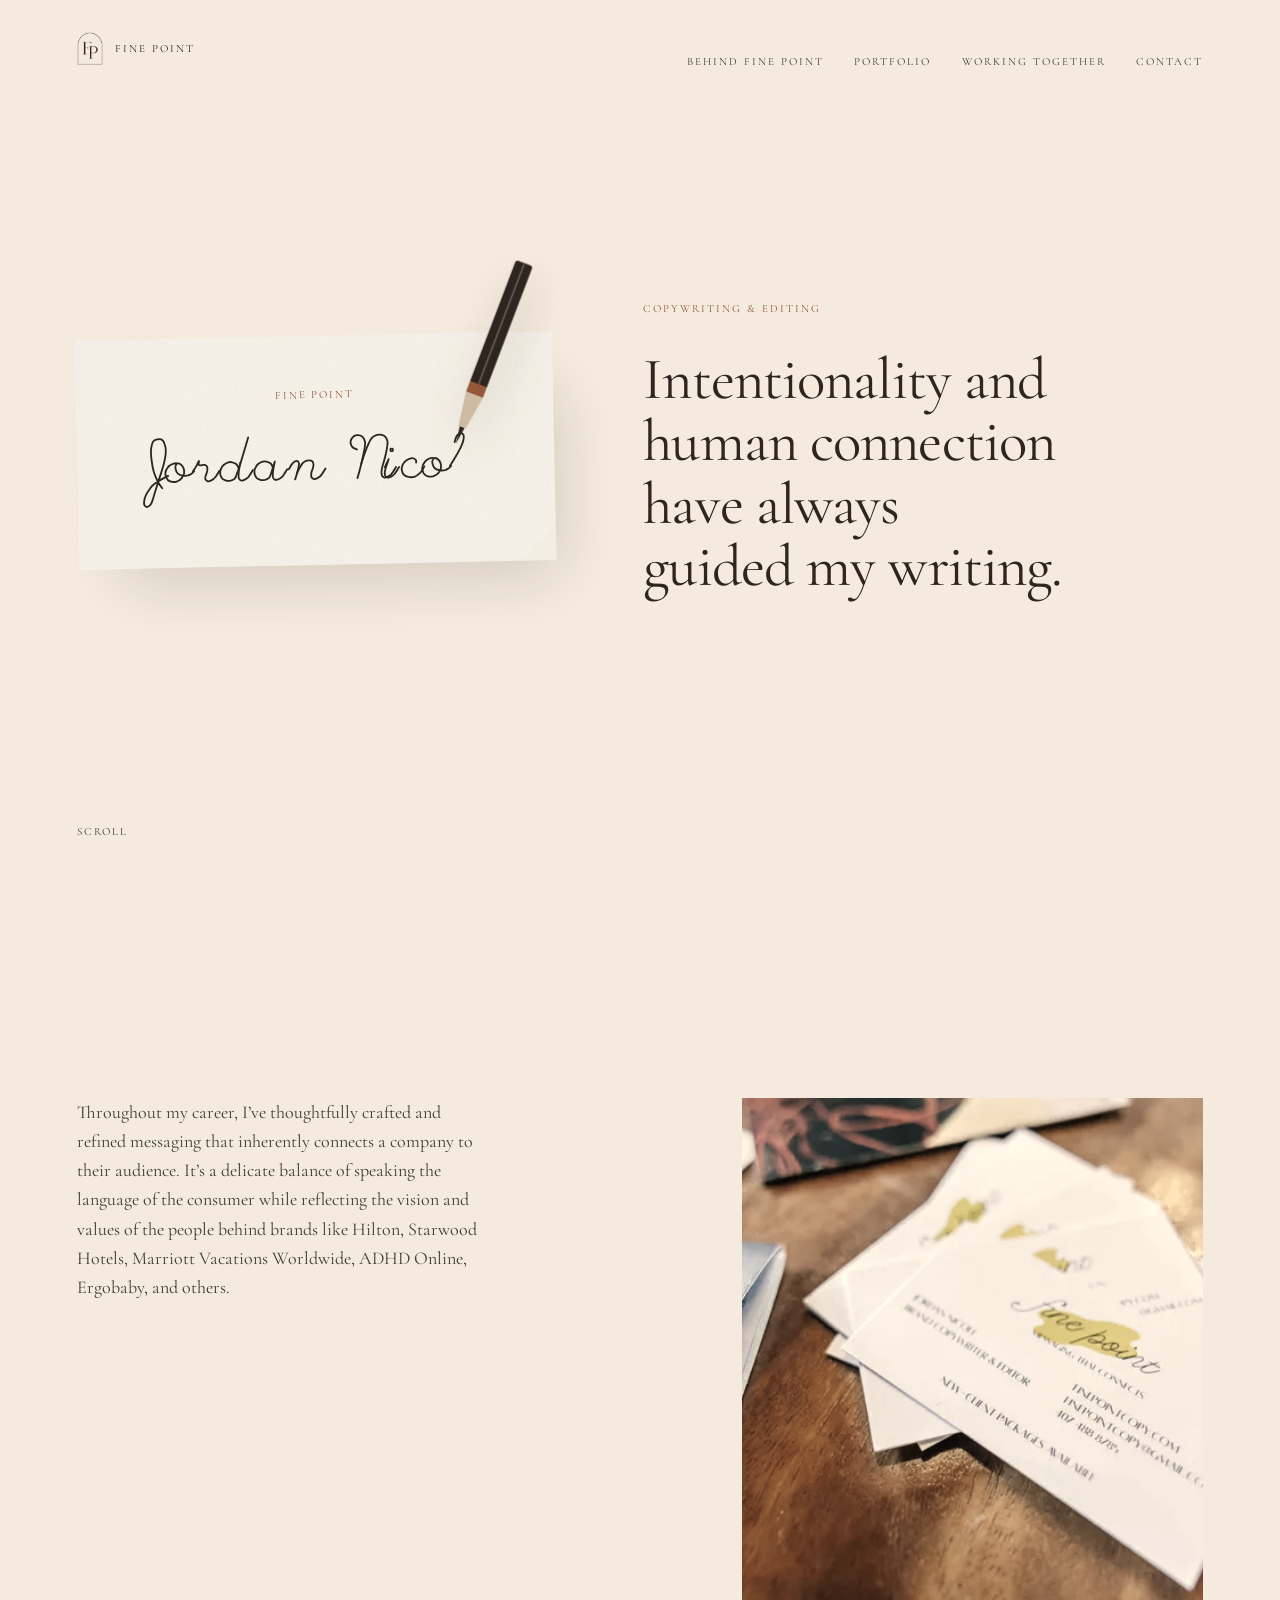
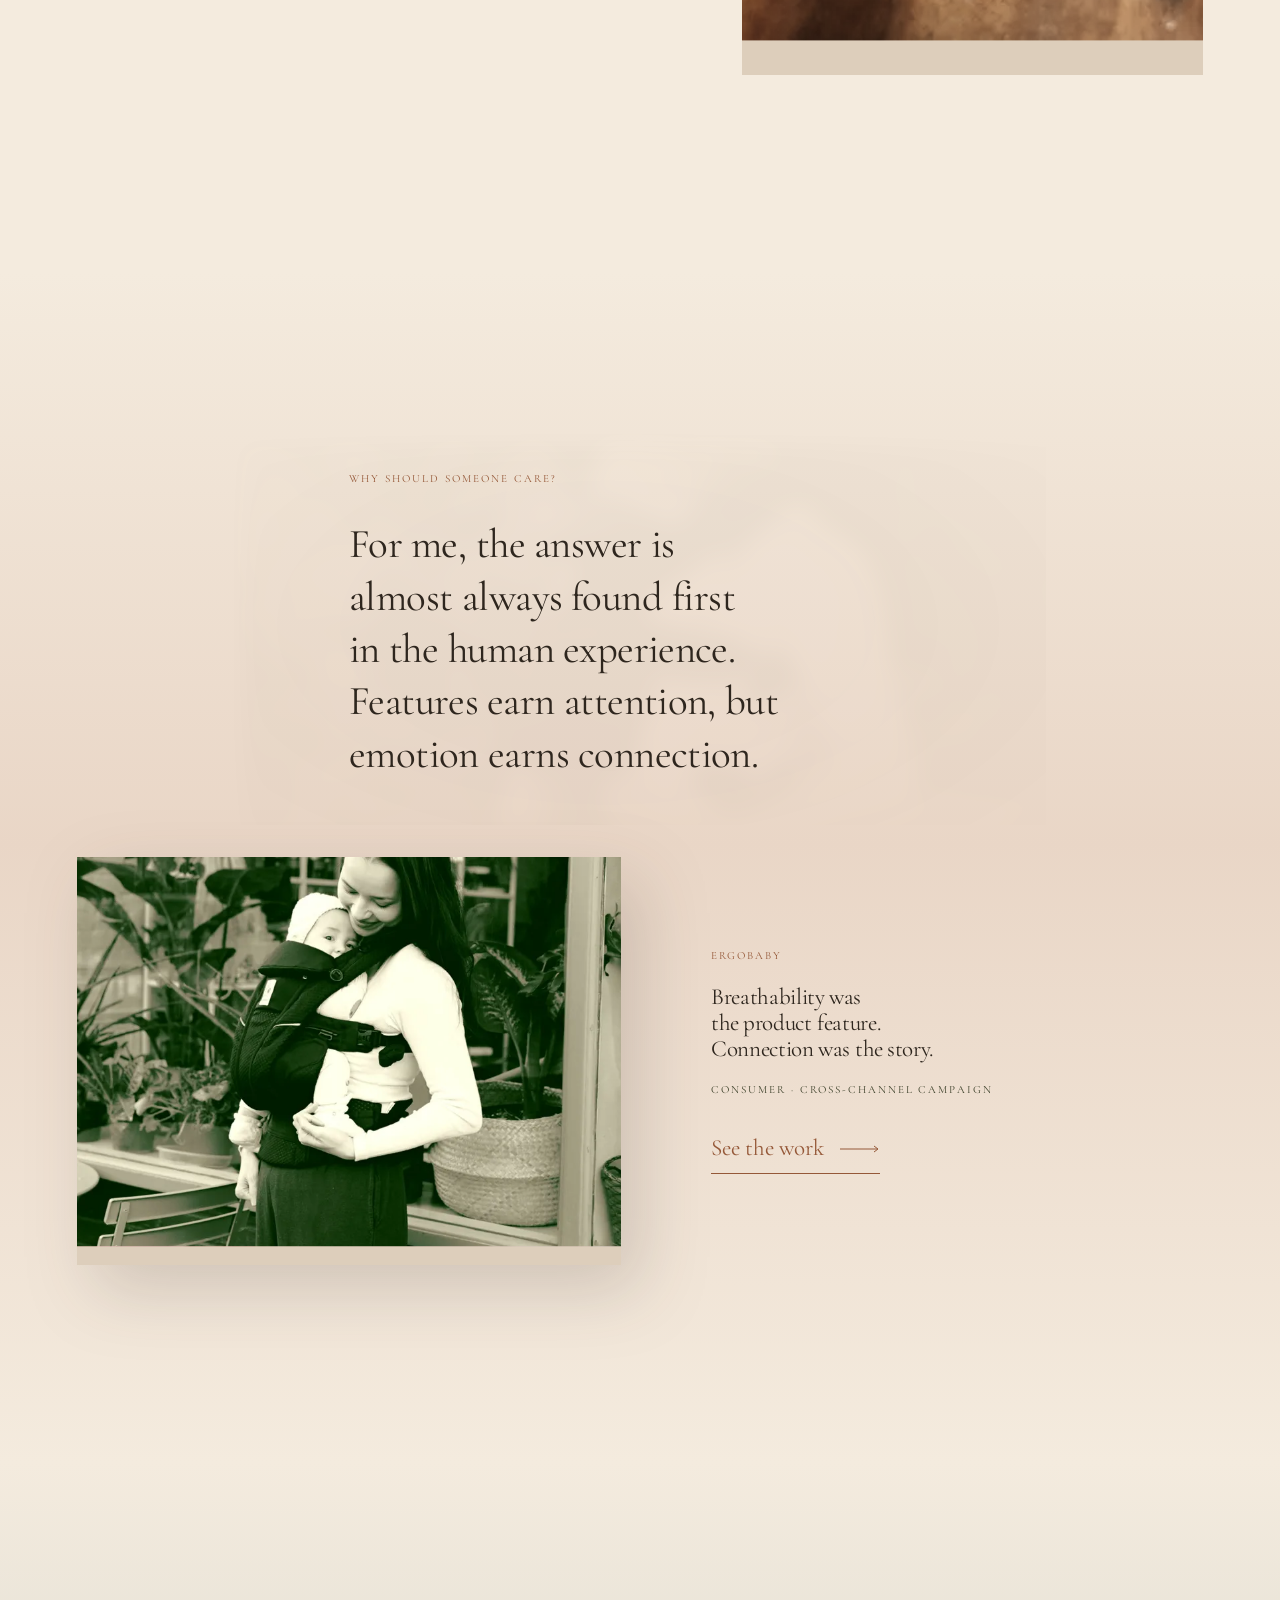
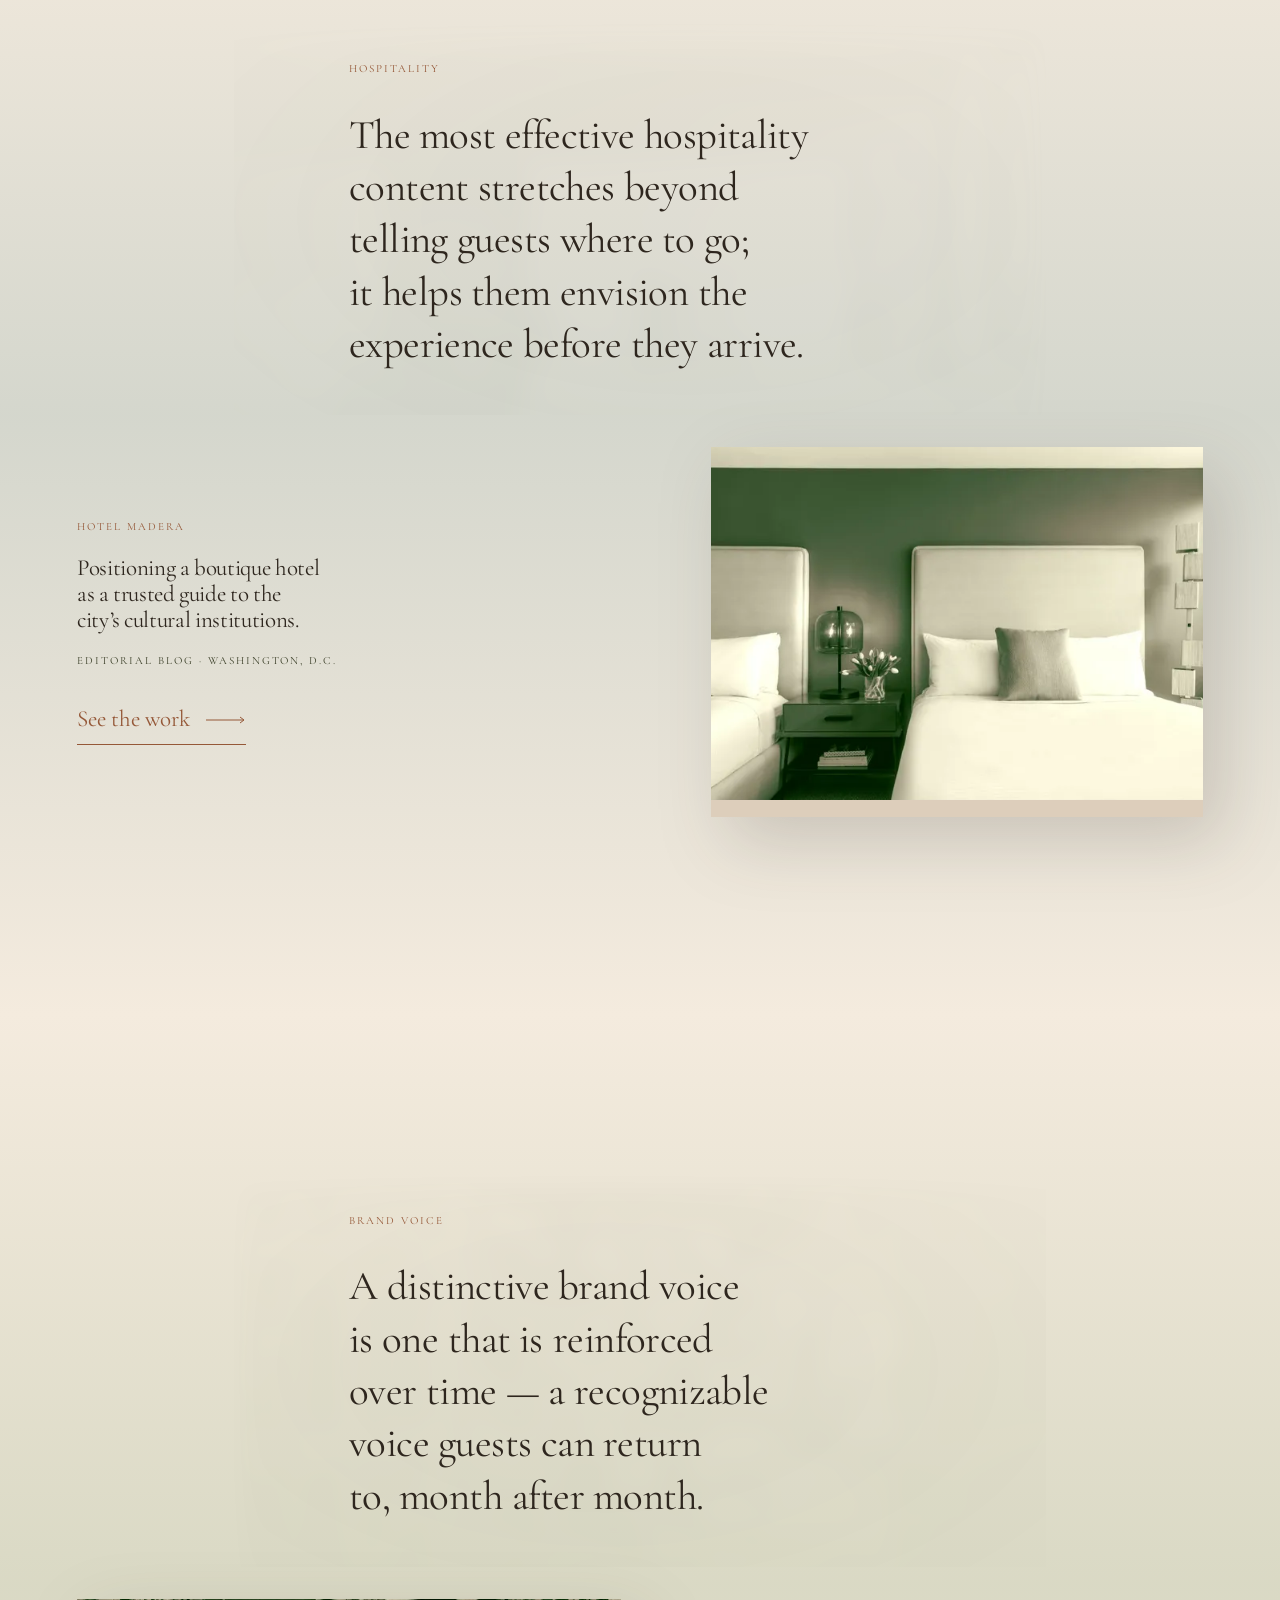
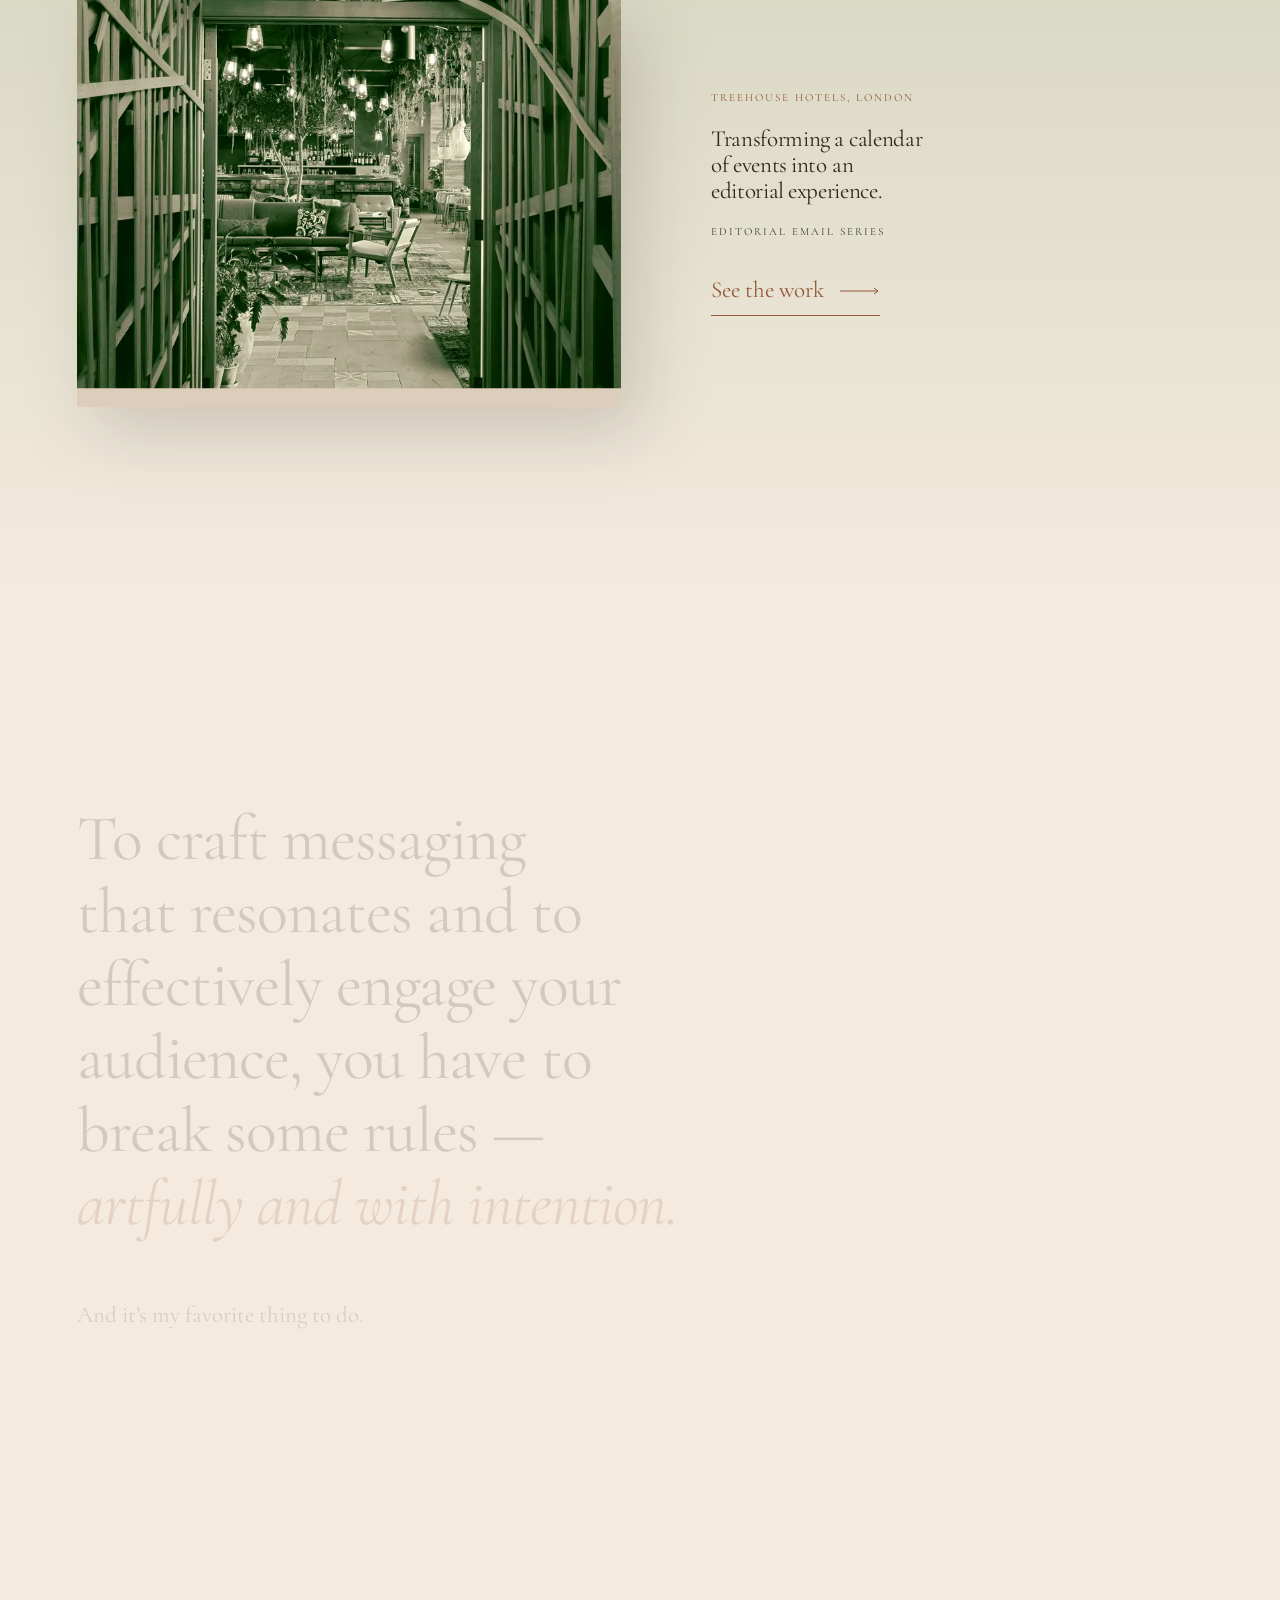
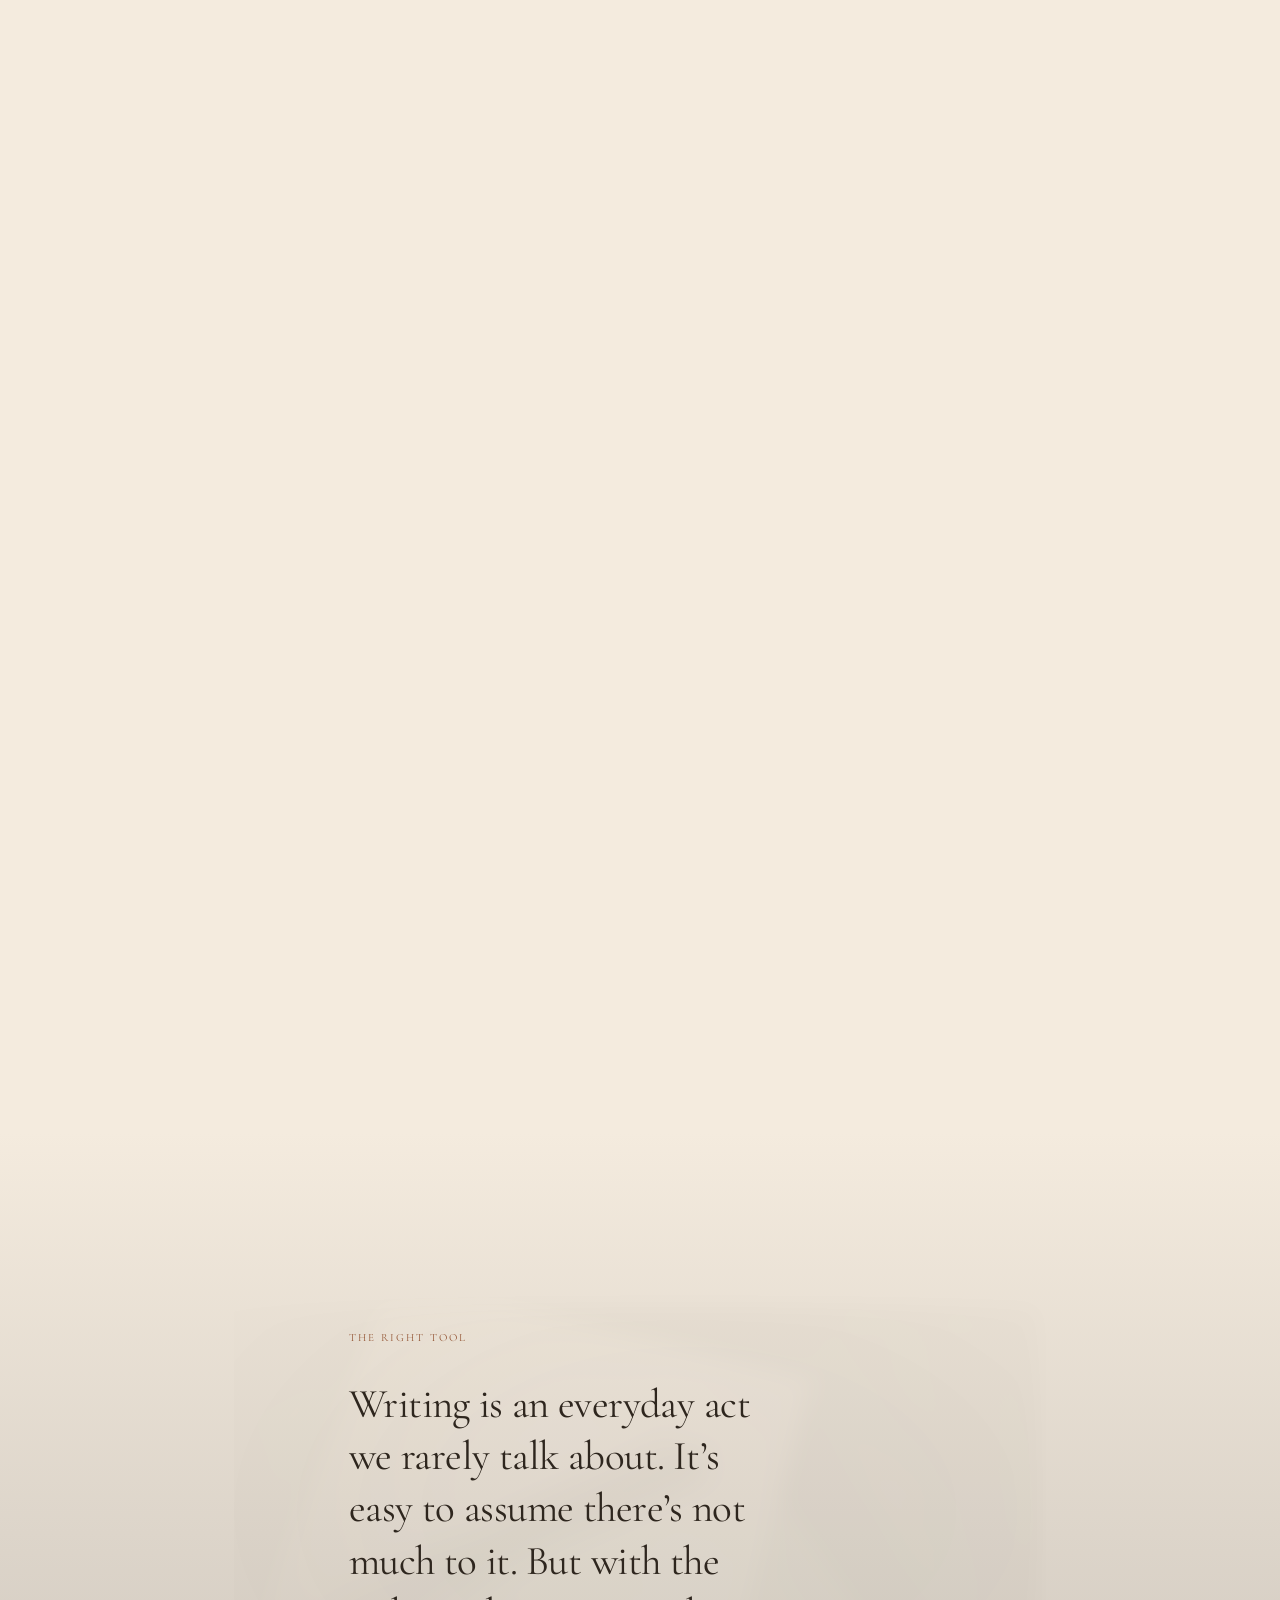
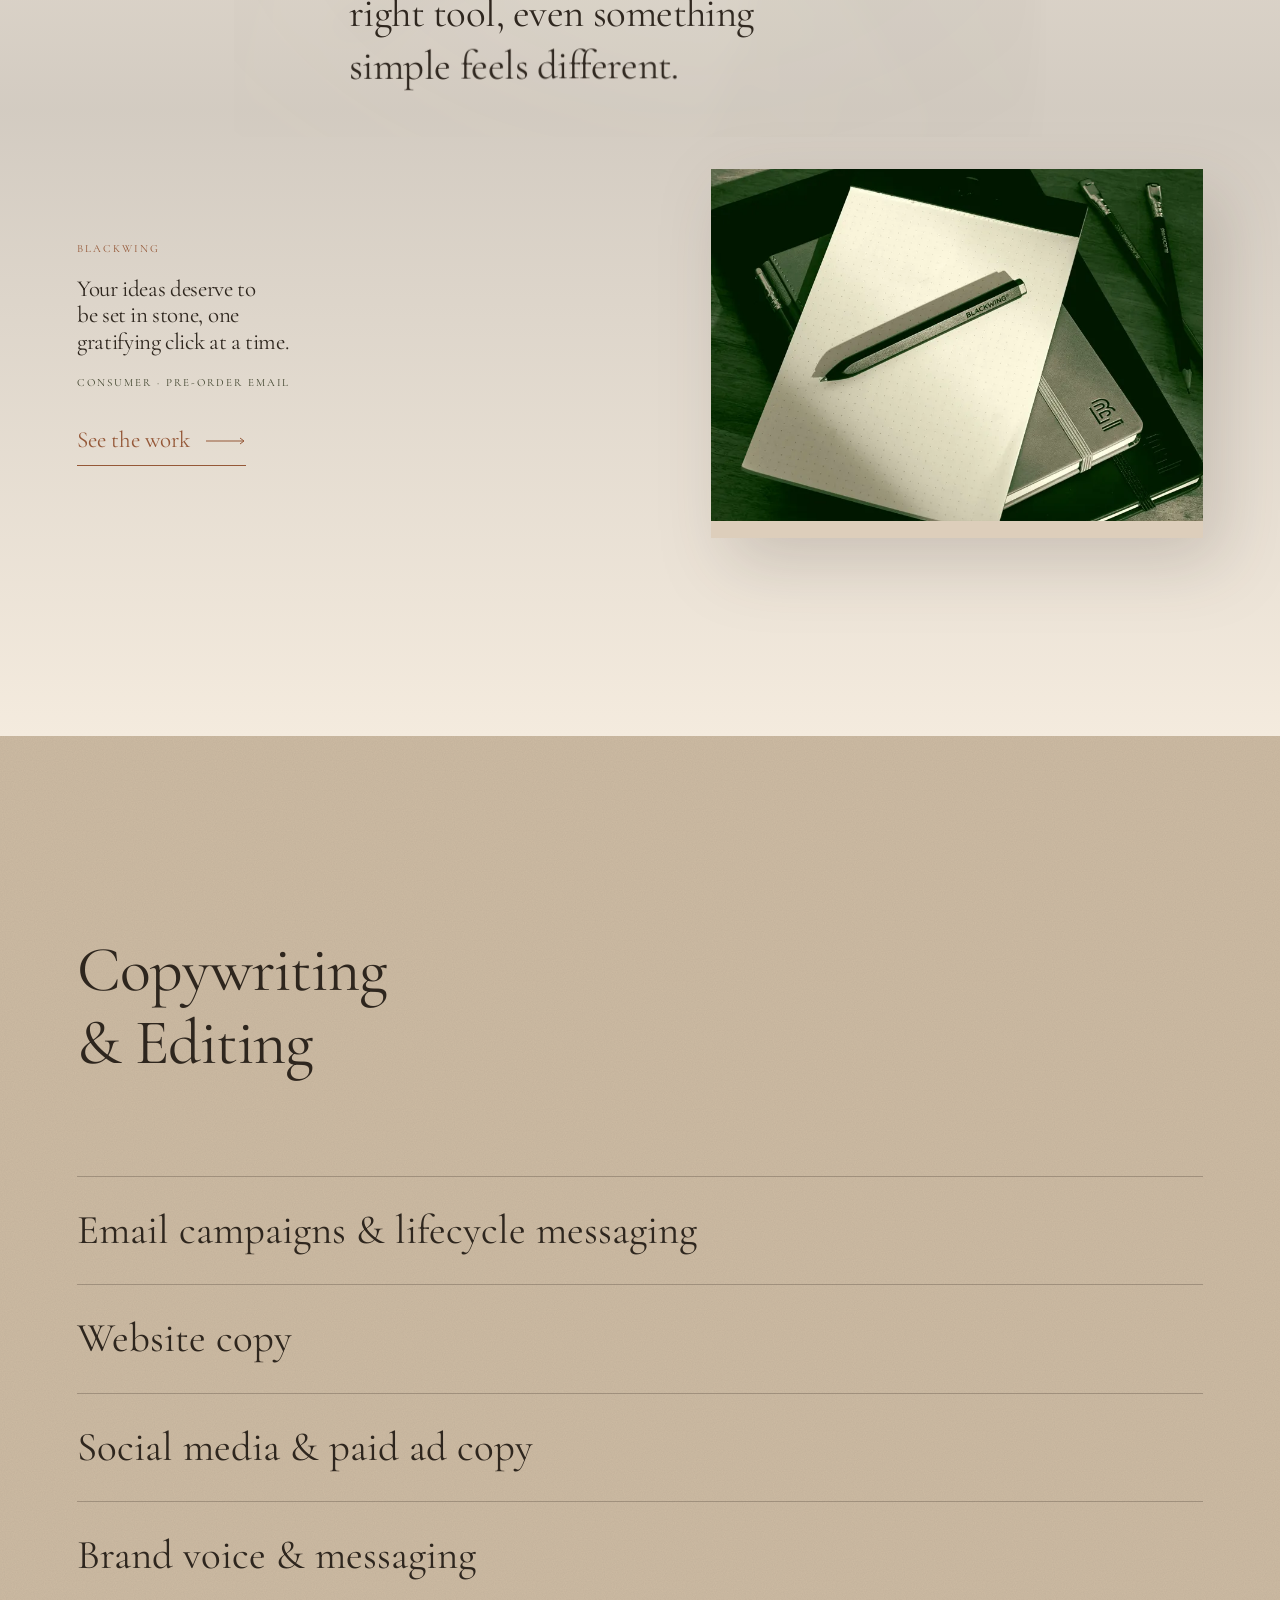
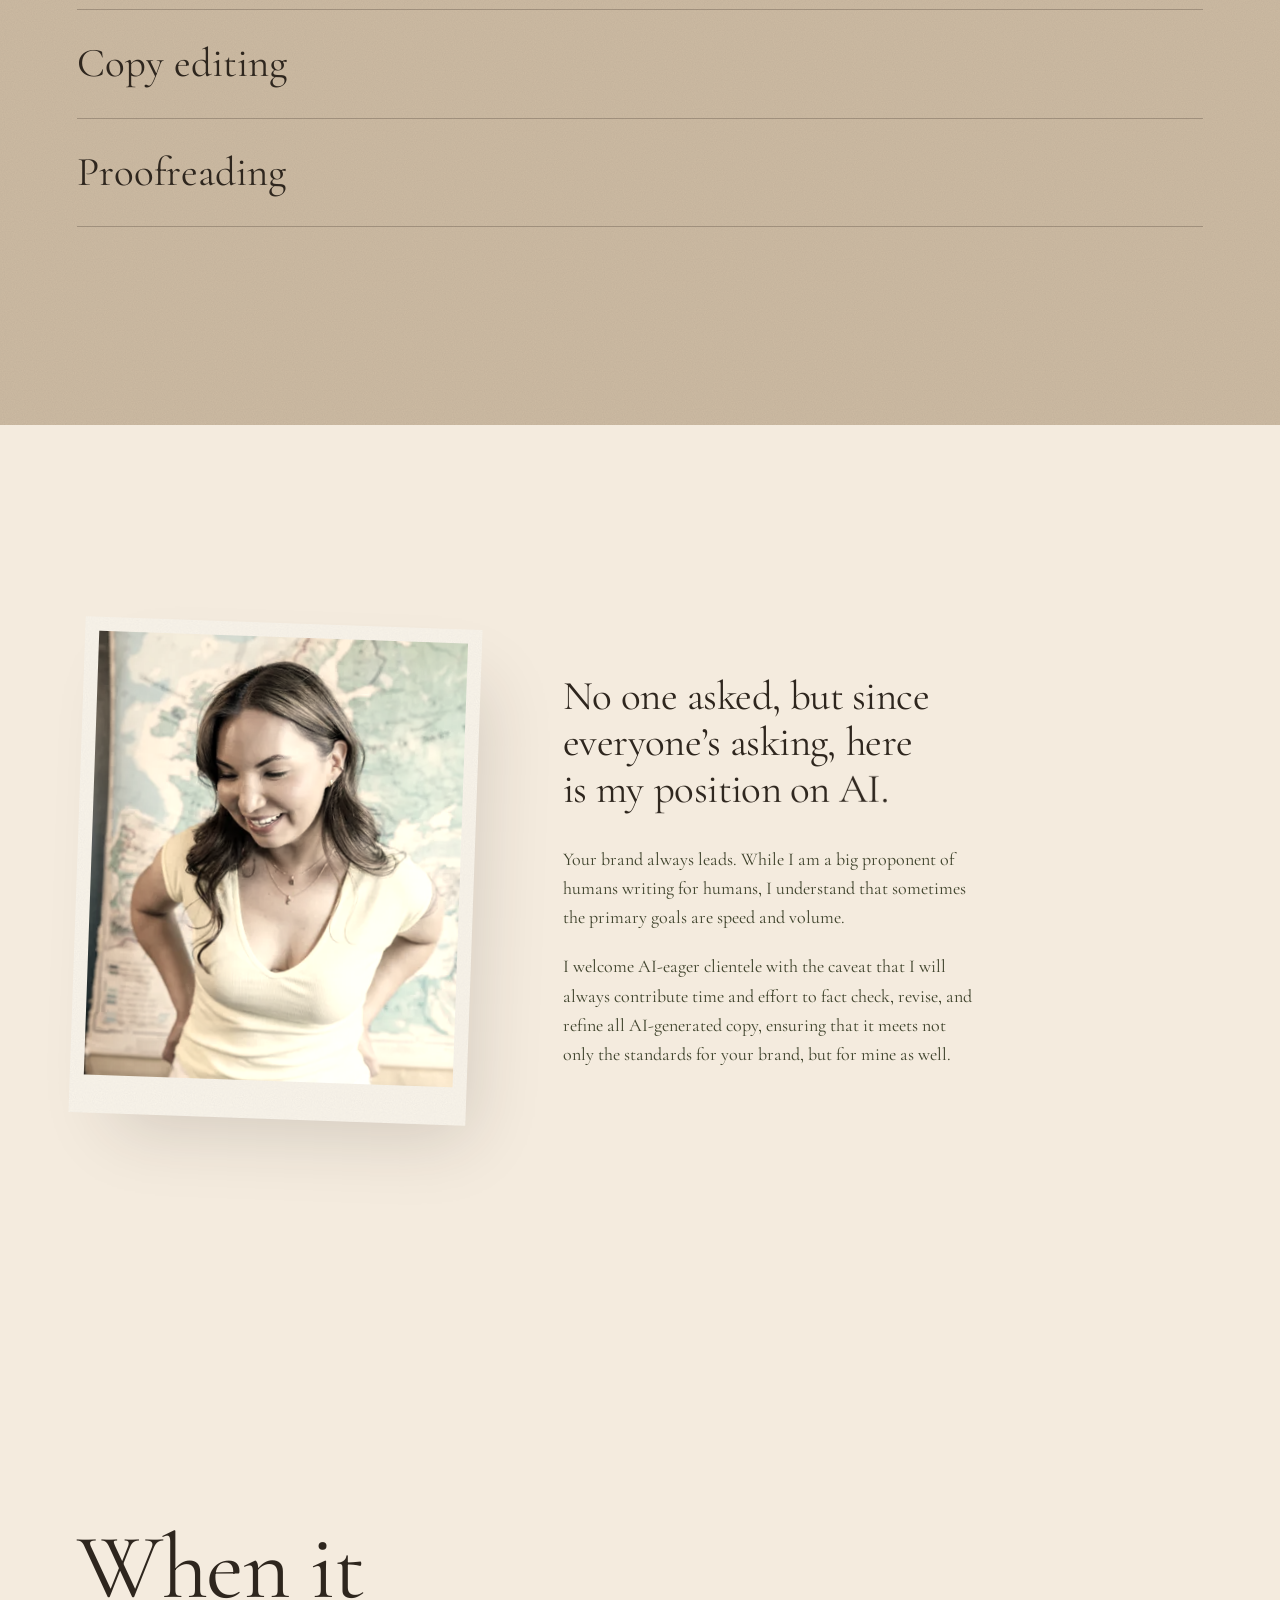
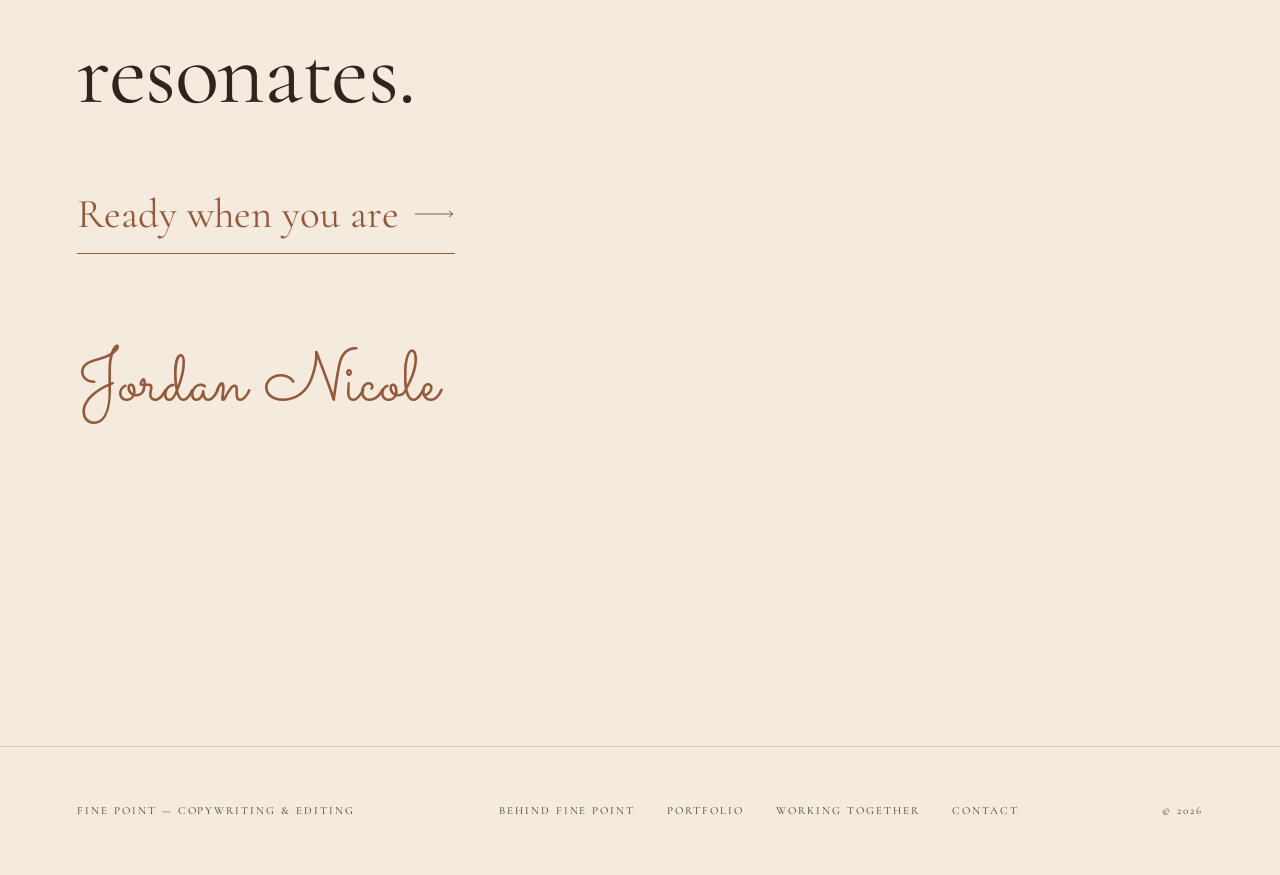
==== index.html @ 37a10ae4 "Launch build: finepointcopy.com Built static output of the Fine Point site (Astro source private). I" ====
<!DOCTYPE html><html lang="en" data-theme="natural-materials" data-font="cormorant"><head><meta charset="utf-8"><meta name="viewport" content="width=device-width, initial-scale=1, viewport-fit=cover"><title>Fine Point — Copywriting &amp; Editing</title><meta name="description" content="Copywriting and editing for brands that want messaging with intention. Hospitality, consumer goods, and lifecycle marketing."><link rel="canonical" href="https://finepointcopy.com/"><link rel="icon" href="/favicon-32.png" type="image/png" sizes="32x32"><link rel="apple-touch-icon" href="/apple-touch-icon.png"><meta property="og:image" content="https://finepointcopy.com/og.png"><meta property="og:image:width" content="1200"><meta property="og:image:height" content="630"><meta property="og:site_name" content="Fine Point"><meta name="color-scheme" content="light"><meta name="theme-color" content="#f4ebde"><meta property="og:type" content="website"><meta property="og:title" content="Fine Point — Copywriting &amp; Editing"><meta property="og:description" content="Copywriting and editing for brands that want messaging with intention. Hospitality, consumer goods, and lifecycle marketing."><meta property="og:url" content="https://finepointcopy.com/"><meta name="twitter:card" content="summary_large_image"><script>
      document.documentElement.classList.add('js');
      setTimeout(function () {
        var d = document.documentElement;
        if (!d.classList.contains('motion-ready')) d.classList.remove('js');
      }, 2500);
    </script><link rel="alternate" type="application/rss+xml" title="Fine Point — Journal" href="/rss.xml"><script type="application/ld+json">{"@context":"https://schema.org","@type":"ProfessionalService","name":"Fine Point","description":"Copywriting and editing for brands that want messaging with intention. Hospitality, consumer goods, and lifecycle marketing.","url":"https://finepointcopy.com","image":"https://finepointcopy.com/og.png","founder":{"@type":"Person","name":"Jordan Nicole","jobTitle":"Copywriter"},"serviceType":["Copywriting","Copy editing","Proofreading","Brand voice & messaging","Email campaigns & lifecycle messaging","Website copy","Social media & paid ad copy"]}</script><link rel="stylesheet" href="/_astro/index.CeMfCZLo.css"><link rel="stylesheet" href="/_astro/SiteFooter.lcbw9H3o.css"><style>@layer astro.images{:where([data-astro-image]){height:auto}:where([data-astro-image=full-width]){width:100%}:where([data-astro-image=constrained]){max-width:100%}[data-astro-image-fit=fill]{object-fit:fill}[data-astro-image-fit=contain]{object-fit:contain}[data-astro-image-fit=cover]{object-fit:cover}[data-astro-image-fit=scale-down]{object-fit:scale-down}[data-astro-image-pos=top]{object-position:top}[data-astro-image-pos=bottom]{object-position:bottom}[data-astro-image-pos=left]{object-position:left}[data-astro-image-pos=right]{object-position:right}[data-astro-image-pos=center]{object-position:center}[data-astro-image-pos=top-bottom]{object-position:top bottom}[data-astro-image-pos=top-left]{object-position:top left}[data-astro-image-pos=top-right]{object-position:top right}[data-astro-image-pos=top-center]{object-position:top center}[data-astro-image-pos=bottom-top]{object-position:bottom top}[data-astro-image-pos=bottom-left]{object-position:bottom left}[data-astro-image-pos=bottom-right]{object-position:bottom right}[data-astro-image-pos=bottom-center]{object-position:bottom center}[data-astro-image-pos=left-top]{object-position:left top}[data-astro-image-pos=left-bottom]{object-position:left bottom}[data-astro-image-pos=left-right]{object-position:left right}[data-astro-image-pos=left-center]{object-position:left center}[data-astro-image-pos=right-top]{object-position:right top}[data-astro-image-pos=right-bottom]{object-position:right bottom}[data-astro-image-pos=right-left]{object-position:right left}[data-astro-image-pos=right-center]{object-position:right center}[data-astro-image-pos=center-top]{object-position:center top}[data-astro-image-pos=center-bottom]{object-position:center bottom}[data-astro-image-pos=center-left]{object-position:center left}[data-astro-image-pos=center-right]{object-position:center right}}
.brandimg[data-astro-cid-slngb6bo]{width:100%;height:100%;display:block;position:relative}.brandimg__layer[data-astro-cid-slngb6bo]{object-fit:cover;width:100%;height:100%;position:absolute;inset:0}.brandimg__duo[data-astro-cid-slngb6bo]{transition:opacity .7s var(--ease-out)}@media (hover:hover){.brandimg[data-astro-cid-slngb6bo]:hover .brandimg__duo[data-astro-cid-slngb6bo]{opacity:0}}
</style></head><body><a class="skip" href="#main">Skip to content</a><header class="masthead masthead--overlay" data-astro-cid-v3lsk6py><div class="shell masthead__inner" data-astro-cid-v3lsk6py><a class="wordmark" href="/" aria-label="Fine Point — home" data-astro-cid-v3lsk6py><span class="wordmark__mark" aria-hidden="true" data-astro-cid-v3lsk6py></span><span class="wordmark__name" data-astro-cid-v3lsk6py>Fine Point</span></a><nav class="nav" aria-label="Primary" data-astro-cid-v3lsk6py><a href="/about" data-astro-cid-v3lsk6py>Behind Fine Point</a><a href="/portfolio" data-astro-cid-v3lsk6py>Portfolio</a><a href="/working-together" data-astro-cid-v3lsk6py>Working together</a><a href="/contact" data-astro-cid-v3lsk6py>Contact</a></nav></div></header><main id="main" data-astro-cid-lcdefpme><section class="beat beat--full arrival" data-arrival data-astro-cid-lcdefpme><div class="shell arrival__grid" data-astro-cid-lcdefpme><div class="arrival__stage" data-arrival-paper data-astro-cid-lcdefpme><div class="arrival__paper" data-astro-cid-lcdefpme><span class="label arrival__mark" data-astro-cid-lcdefpme>Fine Point</span><span class="sig" data-astro-cid-lcdefpme><svg class="sig__ink" data-sig viewBox="0 0 172.6 37" role="img" aria-label="Jordan Nicole" data-astro-cid-lcdefpme><path class="sig__stroke" data-sig-path d="M11,26 C11.0,26.0 9.6,24.2 9.0,23.0 C8.3,21.6 7.5,19.8 7.0,18.0 C6.5,16.1 6.2,14.0 6.0,12.0 C5.8,10.0 5.7,7.6 6.0,6.0 C6.2,4.8 6.4,3.7 7.0,3.0 C7.5,2.4 8.3,2.2 9.0,2.0 C9.7,1.9 10.5,1.8 11.0,2.0 C11.4,2.2 11.7,2.5 12.0,3.0 C12.4,3.7 12.8,5.0 13.0,6.0 C13.2,7.0 13.1,7.9 13.0,9.0 C12.9,10.5 12.5,12.1 12.0,14.0 C11.3,16.6 9.9,20.3 9.0,23.0 C8.3,25.2 7.5,27.3 7.0,29.0 C6.6,30.2 6.4,31.1 6.0,32.0 C5.7,32.8 5.5,33.5 5.0,34.0 C4.5,34.5 3.5,35.1 3.0,35.0 C2.6,34.9 2.2,34.4 2.0,34.0 C1.8,33.5 1.9,32.7 2.0,32.0 C2.1,31.1 2.5,30.0 3.0,29.0 C3.5,28.0 4.3,26.9 5.0,26.0 C5.6,25.2 6.2,24.6 7.0,24.0 C7.9,23.3 8.9,22.6 10.0,22.0 C11.2,21.3 14.0,20.0 14.0,20.0" data-astro-cid-lcdefpme></path><path class="sig__stroke" data-sig-path d="M18.8,14 C18.8,14.0 17.4,13.8 16.8,14.0 C16.1,14.2 15.3,14.6 14.8,15.0 C14.3,15.3 14.1,15.6 13.8,16.0 C13.4,16.5 12.9,17.3 12.8,18.0 C12.6,18.6 12.6,19.4 12.8,20.0 C12.9,20.7 13.3,21.5 13.8,22.0 C14.3,22.5 15.1,22.8 15.8,23.0 C16.4,23.1 17.1,23.1 17.8,23.0 C18.4,22.8 19.2,22.4 19.8,22.0 C20.2,21.7 20.5,21.4 20.8,21.0 C21.1,20.5 21.6,19.7 21.8,19.0 C21.9,18.4 21.9,17.6 21.8,17.0 C21.6,16.3 21.3,15.5 20.8,15.0 C20.3,14.5 19.3,13.9 18.8,14.0 C18.3,14.1 17.9,14.6 17.8,15.0 C17.5,15.5 17.6,16.4 17.8,17.0 C17.9,17.7 18.3,18.5 18.8,19.0 C19.3,19.5 20.0,19.8 20.8,20.0 C21.6,20.2 22.9,20.2 23.8,20.0 C24.5,19.8 25.2,19.4 25.8,19.0 C26.2,18.7 26.8,18.0 26.8,18.0" data-astro-cid-lcdefpme></path><path class="sig__stroke" data-sig-path d="M26.2,18 C26.2,18.0 27.7,15.9 28.2,15.0 C28.6,14.3 29.0,13.0 29.2,13.0 C29.4,13.0 28.8,14.6 29.2,15.0 C29.6,15.4 31.5,14.7 32.2,15.0 C32.7,15.2 33.0,15.6 33.2,16.0 C33.4,16.5 33.3,17.3 33.2,18.0 C33.0,18.9 32.3,20.3 32.2,21.0 C32.1,21.4 32.1,21.7 32.2,22.0 C32.4,22.4 32.8,22.9 33.2,23.0 C33.5,23.1 33.8,23.1 34.2,23.0 C34.8,22.9 35.7,22.4 36.2,22.0 C36.6,21.7 36.8,21.4 37.2,21.0 C37.8,20.3 39.2,18.0 39.2,18.0" data-astro-cid-lcdefpme></path><path class="sig__stroke" data-sig-path d="M48.6,17 C48.6,17.0 48.1,15.5 47.6,15.0 C47.1,14.5 46.3,14.2 45.6,14.0 C45.0,13.8 44.3,13.8 43.6,14.0 C43.0,14.2 42.2,14.6 41.6,15.0 C41.2,15.3 40.9,15.6 40.6,16.0 C40.3,16.5 39.8,17.3 39.6,18.0 C39.5,18.6 39.5,19.4 39.6,20.0 C39.8,20.7 40.1,21.5 40.6,22.0 C41.1,22.5 42.0,22.8 42.6,23.0 C43.3,23.1 44.0,23.1 44.6,23.0 C45.3,22.8 46.1,22.5 46.6,22.0 C47.1,21.5 47.2,21.0 47.6,20.0 C48.9,17.0 53.6,2.0 53.6,2.0" data-astro-cid-lcdefpme></path><path class="sig__stroke" data-sig-path d="M49.6,14 C49.6,14.0 48.8,17.5 48.6,19.0 C48.5,20.1 48.4,21.3 48.6,22.0 C48.8,22.5 49.3,22.9 49.6,23.0 C50.0,23.1 50.3,23.1 50.6,23.0 C51.2,22.9 52.1,22.4 52.6,22.0 C53.1,21.7 53.3,21.4 53.6,21.0 C54.2,20.3 55.6,18.0 55.6,18.0" data-astro-cid-lcdefpme></path><path class="sig__stroke" data-sig-path d="M65.4,17 C65.4,17.0 64.9,15.5 64.4,15.0 C63.9,14.5 63.1,14.2 62.4,14.0 C61.8,13.8 61.1,13.8 60.4,14.0 C59.8,14.2 59.0,14.6 58.4,15.0 C58.0,15.3 57.7,15.6 57.4,16.0 C57.1,16.5 56.6,17.3 56.4,18.0 C56.3,18.6 56.3,19.4 56.4,20.0 C56.6,20.7 56.9,21.5 57.4,22.0 C57.9,22.5 58.8,22.8 59.4,23.0 C60.1,23.1 60.8,23.1 61.4,23.0 C62.1,22.8 62.9,22.5 63.4,22.0 C63.9,21.5 64.1,20.9 64.4,20.0 C65.0,18.6 66.3,14.0 66.4,14.0 C66.5,14.0 65.6,17.5 65.4,19.0 C65.3,20.1 65.2,21.3 65.4,22.0 C65.6,22.5 66.1,22.9 66.4,23.0 C66.8,23.1 67.1,23.1 67.4,23.0 C68.0,22.9 68.9,22.4 69.4,22.0 C69.9,21.7 70.1,21.4 70.4,21.0 C71.0,20.3 72.4,18.0 72.4,18.0" data-astro-cid-lcdefpme></path><path class="sig__stroke" data-sig-path d="M73.2,18 C73.2,18.0 74.5,15.7 75.2,15.0 C75.8,14.5 76.7,13.9 77.2,14.0 C77.7,14.1 78.1,14.6 78.2,15.0 C78.4,15.3 78.3,15.6 78.2,16.0 C78.1,16.9 77.6,18.8 77.2,20.0 C76.9,21.1 76.2,23.0 76.2,23.0" data-astro-cid-lcdefpme></path><path class="sig__stroke" data-sig-path d="M77.2,20 C77.2,20.0 77.8,18.7 78.2,18.0 C78.8,17.1 79.5,15.7 80.2,15.0 C80.8,14.5 81.5,14.2 82.2,14.0 C82.9,13.8 83.7,13.8 84.2,14.0 C84.7,14.2 85.1,14.6 85.2,15.0 C85.5,15.5 85.4,16.3 85.2,17.0 C85.1,17.9 84.4,19.1 84.2,20.0 C84.1,20.7 84.0,21.5 84.2,22.0 C84.4,22.4 84.9,22.9 85.2,23.0 C85.5,23.1 85.9,23.1 86.2,23.0 C86.8,22.9 87.7,22.4 88.2,22.0 C88.7,21.7 88.9,21.4 89.2,21.0 C89.8,20.3 91.2,18.0 91.2,18.0" data-astro-cid-lcdefpme></path><path class="sig__stroke" data-sig-path d="M106.8,9 C106.8,9.0 105.3,8.5 104.8,8.0 C104.3,7.5 103.9,6.6 103.8,6.0 C103.7,5.6 103.7,5.4 103.8,5.0 C103.9,4.4 104.3,3.5 104.8,3.0 C105.3,2.5 106.2,2.1 106.8,2.0 C107.2,1.9 107.4,1.9 107.8,2.0 C108.4,2.1 109.3,2.5 109.8,3.0 C110.3,3.5 110.6,4.3 110.8,5.0 C111.0,5.7 110.9,6.2 110.8,7.0 C110.7,8.3 110.2,10.4 109.8,12.0 C109.5,13.4 109.2,14.5 108.8,16.0 C108.3,18.0 106.8,23.0 106.8,23.0" data-astro-cid-lcdefpme></path><path class="sig__stroke" data-sig-path d="M108.8,16 C108.8,16.0 110.8,10.2 111.8,8.0 C112.5,6.4 113.2,4.9 113.8,4.0 C114.2,3.5 114.4,3.3 114.8,3.0 C115.3,2.6 116.1,2.2 116.8,2.0 C117.5,1.9 118.2,1.9 118.8,2.0 C119.5,2.2 120.3,2.5 120.8,3.0 C121.3,3.5 121.6,4.3 121.8,5.0 C122.0,5.7 121.9,6.2 121.8,7.0 C121.7,8.3 121.2,10.2 120.8,12.0 C120.3,14.2 119.1,17.1 118.8,19.0 C118.6,20.2 118.5,21.3 118.8,22.0 C119.0,22.5 119.4,22.9 119.8,23.0 C120.1,23.1 120.4,23.1 120.8,23.0 C121.4,22.9 122.3,22.4 122.8,22.0 C123.2,21.7 123.4,21.4 123.8,21.0 C124.4,20.3 125.8,18.0 125.8,18.0" data-astro-cid-lcdefpme></path><path class="sig__stroke" data-sig-path d="M123.3,9 C123.3,9.0 123.1,9.8 123.3,10.0 C123.5,10.2 124.1,10.2 124.3,10.0 C124.5,9.8 124.5,9.2 124.3,9.0 C124.1,8.8 123.3,9.0 123.3,9.0" data-astro-cid-lcdefpme></path><path class="sig__stroke" data-sig-path d="M120.3,18 C120.3,18.0 122.2,14.0 122.3,14.0 C122.4,14.1 120.5,18.5 120.3,20.0 C120.2,20.8 120.1,21.5 120.3,22.0 C120.5,22.4 120.9,22.9 121.3,23.0 C121.6,23.1 121.9,23.1 122.3,23.0 C122.8,22.9 123.8,22.4 124.3,22.0 C124.7,21.7 124.9,21.4 125.3,21.0 C125.9,20.3 127.3,18.0 127.3,18.0" data-astro-cid-lcdefpme></path><path class="sig__stroke" data-sig-path d="M135.7,16 C135.7,16.0 135.8,15.3 135.7,15.0 C135.5,14.6 135.1,14.2 134.7,14.0 C134.2,13.8 133.3,13.8 132.7,14.0 C132.0,14.2 131.2,14.6 130.7,15.0 C130.3,15.3 130.0,15.6 129.7,16.0 C129.3,16.5 128.8,17.3 128.7,18.0 C128.5,18.6 128.5,19.4 128.7,20.0 C128.8,20.7 129.2,21.5 129.7,22.0 C130.2,22.5 130.9,22.8 131.7,23.0 C132.6,23.2 133.7,23.3 134.7,23.0 C135.7,22.7 136.8,21.8 137.7,21.0 C138.5,20.2 139.7,18.0 139.7,18.0" data-astro-cid-lcdefpme></path><path class="sig__stroke" data-sig-path d="M144.8,14 C144.8,14.0 143.4,13.8 142.8,14.0 C142.1,14.2 141.3,14.6 140.8,15.0 C140.3,15.3 140.1,15.6 139.8,16.0 C139.4,16.5 138.9,17.3 138.8,18.0 C138.6,18.6 138.6,19.4 138.8,20.0 C138.9,20.7 139.3,21.5 139.8,22.0 C140.3,22.5 141.1,22.8 141.8,23.0 C142.4,23.1 143.1,23.1 143.8,23.0 C144.4,22.8 145.2,22.4 145.8,22.0 C146.2,21.7 146.5,21.4 146.8,21.0 C147.1,20.5 147.6,19.7 147.8,19.0 C147.9,18.4 147.9,17.6 147.8,17.0 C147.6,16.3 147.3,15.5 146.8,15.0 C146.3,14.5 145.3,13.9 144.8,14.0 C144.3,14.1 143.9,14.6 143.8,15.0 C143.5,15.5 143.6,16.4 143.8,17.0 C143.9,17.7 144.3,18.5 144.8,19.0 C145.3,19.5 146.0,19.8 146.8,20.0 C147.6,20.2 148.9,20.2 149.8,20.0 C150.5,19.8 151.2,19.4 151.8,19.0 C152.2,18.7 152.8,18.0 152.8,18.0" data-astro-cid-lcdefpme></path><path class="sig__stroke" data-sig-path d="M152.2,18 C152.2,18.0 153.5,16.1 154.2,15.0 C155.1,13.6 156.5,11.3 157.2,10.0 C157.6,9.2 157.9,8.8 158.2,8.0 C158.6,7.1 159.1,5.9 159.2,5.0 C159.3,4.3 159.4,3.5 159.2,3.0 C159.0,2.6 158.6,2.1 158.2,2.0 C157.7,1.9 156.7,2.5 156.2,3.0 C155.7,3.5 155.5,4.2 155.2,5.0 C154.8,6.1 154.5,7.5 154.2,9.0 C153.8,11.0 153.4,13.8 153.2,16.0 C153.1,18.1 152.7,20.9 153.2,22.0 C153.4,22.5 153.8,22.9 154.2,23.0 C154.5,23.1 154.8,23.1 155.2,23.0 C155.8,22.9 156.7,22.4 157.2,22.0 C157.6,21.7 157.8,21.4 158.2,21.0 C158.8,20.3 160.2,18.0 160.2,18.0" data-astro-cid-lcdefpme></path><path class="sig__stroke" data-sig-path d="M161.6,21 C161.6,21.0 163.1,20.4 163.6,20.0 C164.0,19.7 164.3,19.4 164.6,19.0 C165.0,18.5 165.4,17.7 165.6,17.0 C165.8,16.4 165.8,15.5 165.6,15.0 C165.4,14.6 165.0,14.2 164.6,14.0 C164.3,13.9 164.0,13.9 163.6,14.0 C163.0,14.1 162.1,14.5 161.6,15.0 C161.1,15.5 160.8,16.2 160.6,17.0 C160.4,17.9 160.4,19.1 160.6,20.0 C160.8,20.8 161.1,21.5 161.6,22.0 C162.1,22.5 162.9,22.8 163.6,23.0 C164.3,23.1 164.9,23.1 165.6,23.0 C166.3,22.8 167.1,22.4 167.6,22.0 C168.0,21.7 168.2,21.4 168.6,21.0 C169.2,20.3 170.6,18.0 170.6,18.0" data-astro-cid-lcdefpme></path></svg><svg class="sig__pen" data-pen viewBox="0 0 26 156" aria-hidden="true" focusable="false" data-astro-cid-lcdefpme><path class="pen__barrel" d="M8 5h10a2 2 0 0 1 2 2v99H6V7a2 2 0 0 1 2-2z" data-astro-cid-lcdefpme></path><line class="pen__facet" x1="13" y1="6" x2="13" y2="106" data-astro-cid-lcdefpme></line><rect class="pen__ferrule" x="6" y="106" width="14" height="9" data-astro-cid-lcdefpme></rect><path class="pen__wood" d="M6 115h14l-4 27h-6z" data-astro-cid-lcdefpme></path><path class="pen__nib" d="M11 142h4l-2 14z" data-astro-cid-lcdefpme></path></svg></span></div></div><div class="arrival__text" data-astro-cid-lcdefpme><p class="label arrival__eyebrow" data-arrival-eyebrow data-astro-cid-lcdefpme>Copywriting &amp; Editing</p><h1 class="display hero-line arrival__line" data-arrival-line data-astro-cid-lcdefpme>Intentionality and human connection have always guided my writing.</h1></div></div><div class="arrival__cursor" data-cursor-pencil aria-hidden="true" data-astro-cid-lcdefpme><svg viewBox="0 0 26 156" focusable="false" data-astro-cid-lcdefpme><path class="pen__barrel" d="M8 5h10a2 2 0 0 1 2 2v99H6V7a2 2 0 0 1 2-2z" data-astro-cid-lcdefpme></path><line class="pen__facet" x1="13" y1="6" x2="13" y2="106" data-astro-cid-lcdefpme></line><rect class="pen__ferrule" x="6" y="106" width="14" height="9" data-astro-cid-lcdefpme></rect><path class="pen__wood" d="M6 115h14l-4 27h-6z" data-astro-cid-lcdefpme></path><path class="pen__nib" d="M11 142h4l-2 14z" data-astro-cid-lcdefpme></path></svg></div><div class="shell arrival__cue" data-astro-cid-lcdefpme><span class="label reveal" data-astro-cid-lcdefpme>Scroll</span></div></section><section class="beat credibility" data-astro-cid-lcdefpme><div class="shell credibility__grid" data-astro-cid-lcdefpme><div class="credibility__text" data-astro-cid-lcdefpme><p class="lede reveal" data-astro-cid-lcdefpme>Throughout my career, I’ve thoughtfully crafted and refined messaging that inherently connects a company to their audience. It’s a delicate balance of speaking the language of the consumer while reflecting the vision and values of the people behind brands like Hilton, Starwood Hotels, Marriott Vacations Worldwide, ADHD Online, Ergobaby, and others.</p></div><figure class="photo photo--graded credibility__photo reveal" data-parallax data-astro-cid-lcdefpme><img src="/_astro/fp-3021.DNdr3tmw_SoTDB.webp" srcset="/_astro/fp-3021.DNdr3tmw_1yp0bW.webp 480w, /_astro/fp-3021.DNdr3tmw_Z1cGsLC.webp 760w, /_astro/fp-3021.DNdr3tmw_ZBLJGu.webp 1100w" alt="Fine Point business cards fanned across a wooden desk beside a passport." sizes="(max-width: 900px) 92vw, 40vw" loading="lazy" data-astro-cid-lcdefpme="true" decoding="async" width="2560" height="1706"></figure></div></section><section class="beat weave" style="--ground: var(--c-ergobaby)" data-astro-cid-lcdefpme><div class="shell weave__principle" data-astro-cid-lcdefpme><div class="weave__aura" data-weave-aura aria-hidden="true" data-astro-cid-lcdefpme><img src="/_astro/duo-ergobaby.BsVtC9Xb_Z1hTU39.webp" alt loading="lazy" data-astro-cid-lcdefpme="true" decoding="async" width="760" height="760" class="weave__aura-img"></div><p class="label weave__hook reveal" data-astro-cid-lcdefpme>Why should someone care?</p><p class="display weave__statement" data-lines data-astro-cid-lcdefpme>For me, the answer is almost always found first in the human experience. Features earn attention, but emotion earns connection.</p></div><div class="weave__example" data-astro-cid-lcdefpme><div class="work__frame" data-astro-cid-lcdefpme><a class="photo work__media" href="/portfolio/ergobaby-mesh/" data-clip data-astro-cid-lcdefpme><span class="brandimg" data-astro-cid-slngb6bo><img src="/_astro/brand-ergobaby.tcPvZtA-_hubCv.webp" srcset="/_astro/brand-ergobaby.tcPvZtA-_Z12HbF5.webp 520w, /_astro/brand-ergobaby.tcPvZtA-_jbDVB.webp 820w, /_astro/brand-ergobaby.tcPvZtA-_hubCv.webp 1000w" alt="A parent carrying their baby in an Ergobaby carrier." sizes="(max-width: 900px) 92vw, 52vw" loading="lazy" data-astro-cid-slngb6bo="true" decoding="async" width="1000" height="1000" class="brandimg__layer brandimg__color"><img src="/_astro/duo-ergobaby.BsVtC9Xb_17UTgx.webp" srcset="/_astro/duo-ergobaby.BsVtC9Xb_ZtG4bC.webp 520w, /_astro/duo-ergobaby.BsVtC9Xb_Z13q13w.webp 820w, /_astro/duo-ergobaby.BsVtC9Xb_17UTgx.webp 1000w" alt aria-hidden="true" sizes="(max-width: 900px) 92vw, 52vw" loading="lazy" data-astro-cid-slngb6bo="true" decoding="async" width="1000" height="1000" class="brandimg__layer brandimg__duo"></span></a></div><div class="work__body" data-astro-cid-lcdefpme><p class="label work__client reveal" data-astro-cid-lcdefpme>Ergobaby</p><p class="display work__line" data-lines data-astro-cid-lcdefpme>Breathability was the product feature. Connection was the story.</p><p class="label work__format reveal" data-astro-cid-lcdefpme>Consumer · Cross-channel campaign</p><a class="cta work__cta reveal" href="/portfolio/ergobaby-mesh/" data-astro-cid-lcdefpme><span data-astro-cid-lcdefpme>See the work</span><svg viewBox="0 0 40 8" aria-hidden="true" focusable="false" data-astro-cid-lcdefpme><path d="M0 4h38M34 1l4 3-4 3" fill="none" stroke="currentColor" stroke-width="1" data-astro-cid-lcdefpme></path></svg></a></div></div></section><section class="beat weave" style="--ground: var(--c-madera)" data-astro-cid-lcdefpme><div class="shell weave__principle" data-astro-cid-lcdefpme><div class="weave__aura weave__aura--flip" data-weave-aura aria-hidden="true" data-astro-cid-lcdefpme><img src="/_astro/duo-madera.DsU5wHiO_ZVqNgx.webp" alt loading="lazy" data-astro-cid-lcdefpme="true" decoding="async" width="760" height="428" class="weave__aura-img"></div><p class="label weave__hook reveal" data-astro-cid-lcdefpme>Hospitality</p><p class="display weave__statement" data-lines data-astro-cid-lcdefpme>The most effective hospitality content stretches beyond telling guests where to go; it helps them envision the experience before they arrive.</p></div><div class="weave__example weave__example--flip" data-astro-cid-lcdefpme><div class="work__frame" data-astro-cid-lcdefpme><a class="photo work__media" href="/portfolio/hotel-madera/" data-clip data-astro-cid-lcdefpme><span class="brandimg" data-astro-cid-slngb6bo><img src="/_astro/brand-madera.Cc3GtIig_12c0jy.webp" srcset="/_astro/brand-madera.Cc3GtIig_Z1Ucsrc.webp 520w, /_astro/brand-madera.Cc3GtIig_Z2qbsrY.webp 820w, /_astro/brand-madera.Cc3GtIig_2to34k.webp 1200w" alt="A guest room at Hotel Madera, Washington, D.C." sizes="(max-width: 900px) 92vw, 52vw" loading="lazy" data-astro-cid-slngb6bo="true" decoding="async" width="1920" height="1080" class="brandimg__layer brandimg__color"><img src="/_astro/duo-madera.DsU5wHiO_xzTUn.webp" srcset="/_astro/duo-madera.DsU5wHiO_ZnF248.webp 520w, /_astro/duo-madera.DsU5wHiO_IKB18.webp 820w, /_astro/duo-madera.DsU5wHiO_2ddShx.webp 1200w" alt aria-hidden="true" sizes="(max-width: 900px) 92vw, 52vw" loading="lazy" data-astro-cid-slngb6bo="true" decoding="async" width="1920" height="1080" class="brandimg__layer brandimg__duo"></span></a></div><div class="work__body" data-astro-cid-lcdefpme><p class="label work__client reveal" data-astro-cid-lcdefpme>Hotel Madera</p><p class="display work__line" data-lines data-astro-cid-lcdefpme>Positioning a boutique hotel as a trusted guide to the city’s cultural institutions.</p><p class="label work__format reveal" data-astro-cid-lcdefpme>Editorial blog · Washington, D.C.</p><a class="cta work__cta reveal" href="/portfolio/hotel-madera/" data-astro-cid-lcdefpme><span data-astro-cid-lcdefpme>See the work</span><svg viewBox="0 0 40 8" aria-hidden="true" focusable="false" data-astro-cid-lcdefpme><path d="M0 4h38M34 1l4 3-4 3" fill="none" stroke="currentColor" stroke-width="1" data-astro-cid-lcdefpme></path></svg></a></div></div></section><section class="beat weave" style="--ground: var(--c-treehouse)" data-astro-cid-lcdefpme><div class="shell weave__principle" data-astro-cid-lcdefpme><div class="weave__aura" data-weave-aura aria-hidden="true" data-astro-cid-lcdefpme><img src="/_astro/duo-treehouse.BV3gjIBm_1roctH.webp" alt loading="lazy" data-astro-cid-lcdefpme="true" decoding="async" width="760" height="1014" class="weave__aura-img"></div><p class="label weave__hook reveal" data-astro-cid-lcdefpme>Brand voice</p><p class="display weave__statement" data-lines data-astro-cid-lcdefpme>A distinctive brand voice is one that is reinforced over time — a recognizable voice guests can return to, month after month.</p></div><div class="weave__example" data-astro-cid-lcdefpme><div class="work__frame" data-astro-cid-lcdefpme><a class="photo work__media" href="/portfolio/treehouse-monthly-happenings/" data-clip data-astro-cid-lcdefpme><span class="brandimg" data-astro-cid-slngb6bo><img src="/_astro/brand-treehouse.Dx7wgxzY_1xcFsi.webp" srcset="/_astro/brand-treehouse.Dx7wgxzY_QkB1b.webp 520w, /_astro/brand-treehouse.Dx7wgxzY_Z3mpLk.webp 820w, /_astro/brand-treehouse.Dx7wgxzY_IYaOe.webp 1200w" alt="The Nest rooftop at Treehouse Hotel, London." sizes="(max-width: 900px) 92vw, 52vw" loading="lazy" data-astro-cid-slngb6bo="true" decoding="async" width="1600" height="2135" class="brandimg__layer brandimg__color"><img src="/_astro/duo-treehouse.BV3gjIBm_Z2nTh8p.webp" srcset="/_astro/duo-treehouse.BV3gjIBm_Z3dLjq.webp 520w, /_astro/duo-treehouse.BV3gjIBm_Z29HCX3.webp 820w, /_astro/duo-treehouse.BV3gjIBm_sbz3K.webp 1200w" alt aria-hidden="true" sizes="(max-width: 900px) 92vw, 52vw" loading="lazy" data-astro-cid-slngb6bo="true" decoding="async" width="1600" height="2135" class="brandimg__layer brandimg__duo"></span></a></div><div class="work__body" data-astro-cid-lcdefpme><p class="label work__client reveal" data-astro-cid-lcdefpme>Treehouse Hotels, London</p><p class="display work__line" data-lines data-astro-cid-lcdefpme>Transforming a calendar of events into an editorial experience.</p><p class="label work__format reveal" data-astro-cid-lcdefpme>Editorial email series</p><a class="cta work__cta reveal" href="/portfolio/treehouse-monthly-happenings/" data-astro-cid-lcdefpme><span data-astro-cid-lcdefpme>See the work</span><svg viewBox="0 0 40 8" aria-hidden="true" focusable="false" data-astro-cid-lcdefpme><path d="M0 4h38M34 1l4 3-4 3" fill="none" stroke="currentColor" stroke-width="1" data-astro-cid-lcdefpme></path></svg></a></div></div></section><section class="beat beat--full turn" data-turn data-astro-cid-lcdefpme><div class="shell" data-astro-cid-lcdefpme><p class="display turn__line" data-astro-cid-lcdefpme><span class="turn__clause" data-word data-astro-cid-lcdefpme>To craft messaging that resonates </span><span class="turn__clause" data-word data-astro-cid-lcdefpme>and to effectively engage your audience, </span><span class="turn__clause" data-word data-astro-cid-lcdefpme>you have to break some rules — </span><span class="turn__clause em accent" data-word data-astro-cid-lcdefpme>artfully and with intention.</span></p><p class="turn__coda" data-word data-astro-cid-lcdefpme>And it’s my favorite thing to do.</p></div></section><section class="beat weave" style="--ground: var(--c-blackwing)" data-astro-cid-lcdefpme><div class="shell weave__principle" data-astro-cid-lcdefpme><div class="weave__aura weave__aura--flip" data-weave-aura aria-hidden="true" data-astro-cid-lcdefpme><img src="/_astro/duo-blackwing.DHnl7OyJ_Z1CTYy8.webp" alt loading="lazy" data-astro-cid-lcdefpme="true" decoding="async" width="760" height="760" class="weave__aura-img"></div><p class="label weave__hook reveal" data-astro-cid-lcdefpme>The right tool</p><p class="display weave__statement" data-lines data-astro-cid-lcdefpme>Writing is an everyday act we rarely talk about. It’s easy to assume there’s not much to it. But with the right tool, even something simple feels different.</p></div><div class="weave__example weave__example--flip" data-astro-cid-lcdefpme><div class="work__frame" data-astro-cid-lcdefpme><a class="photo work__media" href="/portfolio" data-clip data-astro-cid-lcdefpme><span class="brandimg" data-astro-cid-slngb6bo><img src="/_astro/brand-blackwing.pyGtiaJd_1peW6p.webp" srcset="/_astro/brand-blackwing.pyGtiaJd_DMIsA.webp 520w, /_astro/brand-blackwing.pyGtiaJd_ZVeJYd.webp 820w, /_astro/brand-blackwing.pyGtiaJd_1peW6p.webp 1200w" alt="The Blackwing Pen on a writer’s desk." sizes="(max-width: 900px) 92vw, 52vw" loading="lazy" data-astro-cid-slngb6bo="true" decoding="async" width="1200" height="1200" class="brandimg__layer brandimg__color"><img src="/_astro/duo-blackwing.DHnl7OyJ_29wYxR.webp" srcset="/_astro/duo-blackwing.DHnl7OyJ_Z12ovg3.webp 520w, /_astro/duo-blackwing.DHnl7OyJ_Z1nKSUV.webp 820w, /_astro/duo-blackwing.DHnl7OyJ_29wYxR.webp 1200w" alt aria-hidden="true" sizes="(max-width: 900px) 92vw, 52vw" loading="lazy" data-astro-cid-slngb6bo="true" decoding="async" width="1200" height="1200" class="brandimg__layer brandimg__duo"></span></a></div><div class="work__body" data-astro-cid-lcdefpme><p class="label work__client reveal" data-astro-cid-lcdefpme>Blackwing</p><p class="display work__line" data-lines data-astro-cid-lcdefpme>Your ideas deserve to be set in stone, one gratifying click at a time.</p><p class="label work__format reveal" data-astro-cid-lcdefpme>Consumer · Pre-order email</p><a class="cta work__cta reveal" href="/portfolio" data-astro-cid-lcdefpme><span data-astro-cid-lcdefpme>See the work</span><svg viewBox="0 0 40 8" aria-hidden="true" focusable="false" data-astro-cid-lcdefpme><path d="M0 4h38M34 1l4 3-4 3" fill="none" stroke="currentColor" stroke-width="1" data-astro-cid-lcdefpme></path></svg></a></div></div></section><section class="beat ground--sand craft" data-astro-cid-lcdefpme><div class="shell" data-astro-cid-lcdefpme><h2 class="display craft__head reveal" data-astro-cid-lcdefpme>Copywriting &amp; Editing</h2><ul class="craft__list" data-astro-cid-lcdefpme><li class="craft__item reveal" data-astro-cid-lcdefpme><span data-astro-cid-lcdefpme>Email campaigns &amp; lifecycle messaging</span></li><li class="craft__item reveal" data-astro-cid-lcdefpme><span data-astro-cid-lcdefpme>Website copy</span></li><li class="craft__item reveal" data-astro-cid-lcdefpme><span data-astro-cid-lcdefpme>Social media &amp; paid ad copy</span></li><li class="craft__item reveal" data-astro-cid-lcdefpme><span data-astro-cid-lcdefpme>Brand voice &amp; messaging</span></li><li class="craft__item reveal" data-astro-cid-lcdefpme><span data-astro-cid-lcdefpme>Copy editing</span></li><li class="craft__item reveal" data-astro-cid-lcdefpme><span data-astro-cid-lcdefpme>Proofreading</span></li></ul></div></section><section class="beat voice" data-astro-cid-lcdefpme><div class="shell voice__grid" data-astro-cid-lcdefpme><div class="polaroid polaroid--flip voice__polaroid reveal" data-astro-cid-lcdefpme><figure class="photo photo--graded" data-astro-cid-lcdefpme><img src="/_astro/fp-3241.CiIDzx6Y_ZUEvFm.webp" srcset="/_astro/fp-3241.CiIDzx6Y_1rq7mC.webp 420w, /_astro/fp-3241.CiIDzx6Y_Z2h1kUl.webp 680w, /_astro/fp-3241.CiIDzx6Y_ZvqoNE.webp 960w" alt="Jordan Nicole, founder of Fine Point, photographed against a wall map." sizes="(max-width: 900px) 70vw, 30vw" loading="lazy" data-astro-cid-lcdefpme="true" decoding="async" width="2560" height="3840"></figure></div><div class="voice__text" data-astro-cid-lcdefpme><h2 class="display voice__head" data-lines data-astro-cid-lcdefpme>No one asked, but since everyone’s asking, here is my position on AI.</h2><div class="voice__body reveal" data-astro-cid-lcdefpme><p data-astro-cid-lcdefpme>Your brand always leads. While I am a big proponent of humans writing for humans, I understand that sometimes the primary goals are speed and volume.</p><p data-astro-cid-lcdefpme>I welcome AI-eager clientele with the caveat that I will always contribute time and effort to fact check, revise, and refine all AI-generated copy, ensuring that it meets not only the standards for your brand, but for mine as well.</p></div></div></div></section><section class="beat beat--full close" data-astro-cid-lcdefpme><div class="shell" data-astro-cid-lcdefpme><p class="display close__line" data-lines data-astro-cid-lcdefpme>When it resonates.</p><a class="cta cta--lg reveal" href="/contact" data-astro-cid-lcdefpme><span data-astro-cid-lcdefpme>Ready when you are</span><svg viewBox="0 0 40 8" aria-hidden="true" focusable="false" data-astro-cid-lcdefpme><path d="M0 4h38M34 1l4 3-4 3" fill="none" stroke="currentColor" stroke-width="1" data-astro-cid-lcdefpme></path></svg></a><p class="close__sign" data-sign aria-hidden="true" data-astro-cid-lcdefpme>Jordan Nicole</p></div></section></main><footer class="footer" data-astro-cid-nns7i3if><div class="shell footer__inner" data-astro-cid-nns7i3if><span class="label" data-astro-cid-nns7i3if>Fine Point — Copywriting &amp; Editing</span><nav class="footer__nav" aria-label="Footer" data-astro-cid-nns7i3if><a class="label" href="/about" data-astro-cid-nns7i3if>Behind Fine Point</a><a class="label" href="/portfolio" data-astro-cid-nns7i3if>Portfolio</a><a class="label" href="/working-together" data-astro-cid-nns7i3if>Working together</a><a class="label" href="/contact" data-astro-cid-nns7i3if>Contact</a></nav><span class="label" data-astro-cid-nns7i3if>&copy; 2026</span></div></footer><script type="module" src="/_astro/Base.astro_astro_type_script_index_0_lang.DINvxNES.js"></script></body></html>
---- _astro/index.CeMfCZLo.css ----
@font-face{font-family:Sacramento;font-style:normal;font-display:swap;font-weight:400;src:url(/_astro/sacramento-latin-ext-400-normal.CKF0Zc5Q.woff2)format("woff2"),url(/_astro/sacramento-latin-ext-400-normal.CJ-VJynE.woff)format("woff");unicode-range:U+100-2BA,U+2BD-2C5,U+2C7-2CC,U+2CE-2D7,U+2DD-2FF,U+304,U+308,U+329,U+1D00-1DBF,U+1E00-1E9F,U+1EF2-1EFF,U+2020,U+20A0-20AB,U+20AD-20C0,U+2113,U+2C60-2C7F,U+A720-A7FF}@font-face{font-family:Sacramento;font-style:normal;font-display:swap;font-weight:400;src:url(/_astro/sacramento-latin-400-normal.mRAQrhvZ.woff2)format("woff2"),url(/_astro/sacramento-latin-400-normal.D-mHOmJi.woff)format("woff");unicode-range:U+??,U+131,U+152-153,U+2BB-2BC,U+2C6,U+2DA,U+2DC,U+304,U+308,U+329,U+2000-206F,U+20AC,U+2122,U+2191,U+2193,U+2212,U+2215,U+FEFF,U+FFFD}.arrival[data-astro-cid-lcdefpme]{position:relative;overflow:clip}.arrival__grid[data-astro-cid-lcdefpme]{gap:var(--space-lg);align-items:center;display:grid}@media (width>=900px){.arrival__grid[data-astro-cid-lcdefpme]{grid-template-columns:minmax(0,.92fr) minmax(0,1.08fr);gap:clamp(3rem,7vw,6.5rem)}}.arrival__stage[data-astro-cid-lcdefpme]{justify-self:center;width:100%;max-width:32rem}.arrival__paper[data-astro-cid-lcdefpme]{justify-items:center;gap:var(--space-sm);text-align:center;background-color:var(--c-paper);background-image:var(--paper-grain);box-shadow:var(--lift-shadow);padding:clamp(2rem,4vw,3.4rem) clamp(1.6rem,3.5vw,3rem);display:grid;position:relative;transform:rotate(-1.2deg)}.arrival__paper[data-astro-cid-lcdefpme]:after{content:"";background:linear-gradient(135deg, color-mix(in srgb, var(--c-ink) 14%, var(--c-paper)) 0%, color-mix(in srgb, var(--c-ink) 4%, var(--c-paper)) 55%);clip-path:polygon(100% 0,0 100%,100% 100%);width:clamp(1.4rem,2.6vw,2.2rem);height:clamp(1.4rem,2.6vw,2.2rem);box-shadow:-.3rem -.3rem .6rem -.15rem var(--c-shadow);pointer-events:none;border-bottom-right-radius:2px;position:absolute;bottom:0;right:0}.arrival__mark[data-astro-cid-lcdefpme]{color:var(--c-accent)}.sig[data-astro-cid-lcdefpme]{width:100%;padding-block:.55em .3em;display:block;position:relative}.sig__ink[data-astro-cid-lcdefpme]{width:100%;max-width:22rem;height:auto;color:var(--c-ink);margin-inline:auto;display:block;overflow:visible}.sig__stroke[data-astro-cid-lcdefpme]{fill:none;stroke:currentColor;stroke-width:.9px;stroke-linecap:round;stroke-linejoin:round}.sig__pen[data-astro-cid-lcdefpme]{width:auto;height:clamp(8.5rem,16.5vw,12.5rem);color:var(--c-ink);opacity:0;filter:drop-shadow(var(--lift-drop-sm));pointer-events:none;position:absolute;top:0;left:0}.pen__barrel[data-astro-cid-lcdefpme],.pen__nib[data-astro-cid-lcdefpme]{fill:currentColor}.pen__ferrule[data-astro-cid-lcdefpme]{fill:var(--c-accent)}.pen__wood[data-astro-cid-lcdefpme]{fill:var(--c-surface)}.pen__facet[data-astro-cid-lcdefpme]{stroke:var(--c-paper);stroke-width:1.2px;opacity:.28}.arrival__cursor[data-astro-cid-lcdefpme]{z-index:5;opacity:0;pointer-events:none;transform-origin:50% 100%;will-change:transform, opacity;width:clamp(1.35rem,2.3vw,2rem);height:auto;position:absolute;top:0;left:0;transform:translate(-200px,-200px)rotate(14deg)}.arrival__cursor[data-astro-cid-lcdefpme] svg[data-astro-cid-lcdefpme]{width:100%;height:auto;filter:drop-shadow(var(--lift-drop-sm));display:block}.arrival[data-astro-cid-lcdefpme].pencil-live{cursor:none}.arrival__eyebrow[data-astro-cid-lcdefpme]{color:var(--c-accent);margin-bottom:var(--space-md)}.arrival__line[data-astro-cid-lcdefpme]{max-width:16ch;font-size:clamp(2.4rem,4.6vw,4.6rem)}.arrival__cue[data-astro-cid-lcdefpme]{position:absolute;inset-block-end:var(--space-lg);inset-inline:0}@media (width<=640px){.arrival__cue[data-astro-cid-lcdefpme]{display:none}}.credibility__grid[data-astro-cid-lcdefpme]{gap:var(--space-xl) var(--space-lg);grid-template-columns:1fr;align-items:start;display:grid}@media (width>=900px){.credibility__grid[data-astro-cid-lcdefpme]{grid-template-columns:1fr minmax(0,.82fr);gap:clamp(3rem,8vw,8rem)}}.credibility__photo[data-astro-cid-lcdefpme]{aspect-ratio:4/5}.weave[data-astro-cid-lcdefpme]{background:linear-gradient(180deg, var(--c-bg) 0%, color-mix(in srgb, var(--ground,transparent) 16%, var(--c-bg)) 48%, var(--c-bg) 100%);gap:clamp(2.5rem,6vw,5.5rem);display:grid;position:relative;overflow:clip}.weave__aura[data-astro-cid-lcdefpme]{z-index:-1;inset:clamp(-3rem, -3.5vw, -1.5rem) calc(var(--gutter) * -.5);pointer-events:none;opacity:.001;position:absolute;mask-image:radial-gradient(116% 128% at 46%,currentColor 22%,#0000 68%)}.weave__aura--flip[data-astro-cid-lcdefpme]{mask-image:radial-gradient(116% 128% at 56%,currentColor 22%,#0000 68%)}.weave__aura-img[data-astro-cid-lcdefpme]{object-fit:cover;width:100%;height:100%;filter:blur(var(--aura-blur,10px)) saturate(.9);will-change:transform, filter, opacity;transform:scale(1.12)}.weave__principle[data-astro-cid-lcdefpme]{z-index:1;max-width:46rem;position:relative}.weave__example[data-astro-cid-lcdefpme]{z-index:1;position:relative}.reduce-motion .weave__aura[data-astro-cid-lcdefpme],html:not(.motion-ready) .weave__aura[data-astro-cid-lcdefpme]{opacity:.14}.weave__hook[data-astro-cid-lcdefpme]{color:var(--c-accent);margin-bottom:var(--space-md)}.weave__statement[data-astro-cid-lcdefpme]{font-size:var(--step-lg);max-width:24ch;line-height:1.28}.weave__example[data-astro-cid-lcdefpme]{gap:var(--space-lg);width:100%;max-width:var(--maxw);padding-inline:var(--gutter);align-items:center;margin-inline:auto;display:grid}@media (width>=900px){.weave__example[data-astro-cid-lcdefpme]{grid-template-columns:minmax(0,1.05fr) minmax(0,.95fr);gap:clamp(3rem,7vw,7rem)}.weave__example--flip[data-astro-cid-lcdefpme] .work__frame[data-astro-cid-lcdefpme]{order:2}}.work__frame[data-astro-cid-lcdefpme]{filter:drop-shadow(var(--lift-drop))}.work__media[data-astro-cid-lcdefpme]{aspect-ratio:4/3;perspective:1200px;display:block}[data-astro-cid-lcdefpme][data-lines]{perspective:900px}.rev-word{will-change:transform, opacity;backface-visibility:hidden;display:inline-block}.work__client[data-astro-cid-lcdefpme]{color:var(--c-accent)}.work__line[data-astro-cid-lcdefpme]{margin-top:var(--space-sm);font-size:var(--step-md);max-width:24ch}.work__format[data-astro-cid-lcdefpme]{margin-top:var(--space-sm);color:var(--c-ink-muted)}.work__cta[data-astro-cid-lcdefpme]{margin-top:var(--space-md)}.turn__line[data-astro-cid-lcdefpme]{font-size:var(--step-xl);max-width:20ch}.turn__clause[data-astro-cid-lcdefpme]{display:inline}.turn__coda[data-astro-cid-lcdefpme]{margin-top:var(--space-lg);font-family:var(--font-display);font-size:var(--step-md);color:var(--c-ink-muted)}.craft__head[data-astro-cid-lcdefpme]{font-size:var(--step-xl);max-width:12ch}.craft__list[data-astro-cid-lcdefpme]{margin-top:var(--space-xl);gap:0;display:grid}.craft__item[data-astro-cid-lcdefpme]{font-family:var(--font-display);font-size:var(--step-lg);border-top:1px solid color-mix(in srgb, var(--c-ink) 26%, transparent);padding-block:clamp(.9rem,1.6vw,1.5rem)}.craft__item[data-astro-cid-lcdefpme]:last-child{border-bottom:1px solid color-mix(in srgb, var(--c-ink) 26%, transparent)}.voice__grid[data-astro-cid-lcdefpme]{gap:var(--space-lg);grid-template-columns:1fr;align-items:center;display:grid}@media (width>=900px){.voice__grid[data-astro-cid-lcdefpme]{grid-template-columns:minmax(0,.62fr) minmax(0,1fr);gap:clamp(3rem,7vw,7rem)}}.voice__polaroid[data-astro-cid-lcdefpme]{aspect-ratio:4/5;max-width:26rem}.voice__head[data-astro-cid-lcdefpme]{font-size:var(--step-lg);max-width:24ch}.voice__body[data-astro-cid-lcdefpme]{margin-top:var(--space-md);gap:var(--space-sm);max-width:var(--measure-wide);color:var(--c-ink-muted);display:grid}.close__line[data-astro-cid-lcdefpme]{font-size:var(--step-hero);max-width:12ch}.close[data-astro-cid-lcdefpme] .cta[data-astro-cid-lcdefpme]{margin-top:var(--space-lg)}.close__sign[data-astro-cid-lcdefpme]{margin-top:var(--space-xl);font-family:"Sacramento", var(--font-display), cursive;color:var(--c-accent);font-size:clamp(2.5rem,6vw,4.5rem);line-height:1}
---- _astro/SiteFooter.lcbw9H3o.css ----
@font-face{font-family:Cormorant Garamond;font-style:normal;font-display:swap;font-weight:400;src:url(/_astro/cormorant-garamond-latin-400-normal.B-1hWBU7.woff2)format("woff2"),url(/_astro/cormorant-garamond-latin-400-normal.B7YtguxJ.woff)format("woff")}@font-face{font-family:Cormorant Garamond;font-style:italic;font-display:swap;font-weight:400;src:url(/_astro/cormorant-garamond-latin-400-italic.Dc_OZ8oc.woff2)format("woff2"),url(/_astro/cormorant-garamond-latin-400-italic.BLh7T8o8.woff)format("woff")}:root,[data-theme=natural-materials]{--c-bg:#f4ebde;--c-surface:#cdbba3;--c-ink:#2e261e;--c-ink-muted:#3d412a;--c-accent:#955838;--c-cinema:#211a13;--c-paper:#fbf6ec;--c-shadow:#2e261e2b;--c-madera:#2e6b73;--c-treehouse:#4f7a3e;--c-blackwing:#26262b;--c-ergobaby:#b0684a}[data-theme=editorial-heritage]{--c-bg:#eee4d1;--c-surface:#c8b6a0;--c-ink:#141b21;--c-ink-muted:#363b23;--c-accent:#775030}[data-theme=quiet-luxury]{--c-bg:#f8f1e2;--c-surface:#d9cbb9;--c-ink:#242421;--c-ink-muted:#514f4b;--c-accent:#7d7161}[data-theme=editorial-minimalist]{--c-bg:#f6efe1;--c-surface:#e7e1d4;--c-ink:#090909;--c-ink-muted:#353431;--c-accent:#63605a}[data-theme=modern-hospitality]{--c-bg:#f1eadb;--c-surface:#838e95;--c-ink:#19232e;--c-ink-muted:#4f5a52;--c-accent:#63442b}:root{--font-display:"Cormorant Garamond", "Iowan Old Style", Georgia, serif;--font-body:"Cormorant Garamond", "Iowan Old Style", Georgia, serif;--font-label:var(--font-body);--step-hero:clamp(2.75rem, 7.2vw, 7rem);--step-xl:clamp(2.25rem, 5vw, 4.5rem);--step-lg:clamp(1.75rem, 3.2vw, 2.75rem);--step-md:clamp(1.25rem, 1.8vw, 1.6rem);--step-body:clamp(1.125rem, 1.35vw, 1.375rem);--step-sm:clamp(.9375rem, 1vw, 1.0625rem);--step-label:clamp(.6875rem, .8vw, .8125rem);--lh-tight:1.06;--lh-display:1.14;--lh-body:1.62;--tracking-label:.18em;--tracking-display:-.015em;--measure:34ch;--measure-wide:46ch;--space-2xs:.5rem;--space-xs:.75rem;--space-sm:1.25rem;--space-md:2rem;--space-lg:3.5rem;--space-xl:6rem;--space-2xl:clamp(4.5rem, 14svh, 11rem);--space-beat:clamp(6rem, 22svh, 18rem);--gutter:clamp(1.5rem, 6vw, 6.5rem);--maxw:88rem;--ease-out:cubic-bezier(.22, .61, .36, 1);--dur-slow:1.4s;--dur-med:.9s;--grade:.55;--lift-shadow:24px 34px 66px -22px var(--c-shadow);--lift-shadow-sm:12px 16px 30px -12px var(--c-shadow);--lift-drop:18px 24px 34px var(--c-shadow);--lift-drop-sm:9px 13px 22px var(--c-shadow);--paper-grain:url("data:image/svg+xml,%3Csvg xmlns='http://www.w3.org/2000/svg' width='150' height='150'%3E%3Cfilter id='pg'%3E%3CfeTurbulence type='fractalNoise' baseFrequency='0.9' numOctaves='2' stitchTiles='stitch'/%3E%3CfeColorMatrix type='matrix' values='0 0 0 0 0 0 0 0 0 0 0 0 0 0 0 0 0 0 0.05 0'/%3E%3C/filter%3E%3Crect width='150' height='150' filter='url(%23pg)'/%3E%3C/svg%3E")}[data-font=bodoni]{--font-display:"Bodoni Moda Variable", "Didot", Georgia, serif;--font-body:"Bodoni Moda Variable", "Didot", Georgia, serif;--tracking-display:-.005em;--lh-display:1.1}*,:before,:after{box-sizing:border-box}html{-webkit-text-size-adjust:100%}body{background:var(--c-bg);color:var(--c-ink);font-family:var(--font-body);font-size:var(--step-body);line-height:var(--lh-body);font-synthesis:none;-webkit-font-smoothing:antialiased;text-rendering:optimizelegibility;margin:0;overflow-x:hidden}h1,h2,h3,p,figure,blockquote,ul,ol{margin:0}ul,ol{padding:0;list-style:none}img{max-width:100%;height:auto;display:block}a{color:inherit}::selection{background:var(--c-accent);color:var(--c-bg)}.shell{width:100%;max-width:var(--maxw);padding-inline:var(--gutter);margin-inline:auto}.beat{padding-block:var(--space-beat);position:relative}.beat--full{align-content:center;min-height:100svh;display:grid}.ground--sand{background-color:var(--c-surface);background-image:var(--paper-grain);color:var(--c-ink)}.ground--ink{background:var(--c-ink);color:var(--c-bg)}.ground--ink .label,.ground--ink .lede{color:color-mix(in srgb, var(--c-bg) 72%, transparent)}.display{font-family:var(--font-display);font-weight:400;line-height:var(--lh-display);letter-spacing:var(--tracking-display);text-wrap:balance}.hero-line{font-size:var(--step-hero);line-height:var(--lh-tight)}.label{font-family:var(--font-label);font-size:var(--step-label);letter-spacing:var(--tracking-label);text-transform:uppercase;color:var(--c-ink-muted);line-height:1.4}.lede{max-width:var(--measure-wide);color:var(--c-ink-muted)}.body{max-width:var(--measure)}.em{font-style:italic}.accent{color:var(--c-accent)}.rule{border:0;border-top:1px solid color-mix(in srgb, var(--c-ink) 22%, transparent);margin:0}.cta{font-family:var(--font-display);font-size:var(--step-md);color:var(--c-accent);border-bottom:1px solid;align-items:center;gap:1rem;min-height:44px;padding-bottom:.35rem;text-decoration:none;display:inline-flex}.cta svg{width:2.5rem;height:.5rem;transition:transform var(--dur-med) var(--ease-out);flex:none;overflow:visible}@media (hover:hover){.cta:hover svg,.cta:focus-visible svg{transform:translate(.4rem)}}.cta--lg{font-size:var(--step-lg)}.draft{letter-spacing:.1em;color:var(--c-ink-muted);border:1px solid;padding:.15em .5em;font-style:normal}:focus-visible{outline:2px solid var(--c-accent);outline-offset:3px}.photo{background:color-mix(in srgb, var(--c-surface) 60%, var(--c-bg));position:relative;overflow:hidden}.photo img{object-fit:cover;width:100%;height:100%}.photo--graded img{filter:sepia(calc(var(--grade) * .85)) saturate(calc(1 - var(--grade) * .42)) contrast(1.04) brightness(1.01)}.polaroid{--polaroid-rot:-2deg;background-color:var(--c-paper);background-image:var(--paper-grain);box-shadow:var(--lift-shadow);transform:rotate(var(--polaroid-rot));padding:.85rem .85rem 2.35rem;display:block}.polaroid--flip{--polaroid-rot:2deg}.polaroid>.photo{width:100%;height:100%}.js .polaroid.reveal{opacity:0;transform:translateY(1.6rem) rotate(calc(var(--polaroid-rot) * 3));will-change:opacity, transform}.js .polaroid.reveal.is-in{opacity:1;transform:rotate(var(--polaroid-rot));transition:opacity var(--dur-slow) var(--ease-out), transform var(--dur-slow) var(--ease-out)}.js .reveal{opacity:0;will-change:opacity, transform;transform:translateY(1.35rem)}.js .reveal.is-in{opacity:1;transition:opacity var(--dur-slow) var(--ease-out), transform var(--dur-slow) var(--ease-out);transform:none}@media (prefers-reduced-motion:reduce){.js .reveal,.js .reveal.is-in{opacity:1;transition:none;transform:none}.js .polaroid.reveal,.js .polaroid.reveal.is-in{opacity:1;transform:rotate(var(--polaroid-rot));transition:none}html{scroll-behavior:auto}*,:before,:after{transition-duration:.001ms!important;animation-duration:.001ms!important;animation-iteration-count:1!important}}.skip{z-index:1000;background:var(--c-ink);min-height:44px;color:var(--c-bg);font-family:var(--font-label);font-size:var(--step-label);letter-spacing:var(--tracking-label);text-transform:uppercase;align-items:center;padding:.75rem 1.25rem;text-decoration:none;display:inline-flex;position:absolute;top:0;left:-9999px}.skip:focus{left:var(--gutter);top:var(--space-xs)}.masthead[data-astro-cid-v3lsk6py]{padding-block:var(--space-md);z-index:10}.masthead--overlay[data-astro-cid-v3lsk6py]{position:absolute;inset-block-start:0;inset-inline:0}.masthead__inner[data-astro-cid-v3lsk6py]{justify-content:space-between;align-items:baseline;gap:var(--space-sm) var(--space-md);flex-wrap:wrap;display:flex}.wordmark[data-astro-cid-v3lsk6py]{align-items:center;gap:.75rem;text-decoration:none;display:flex}.wordmark__mark[data-astro-cid-v3lsk6py]{background:currentColor;flex:none;width:1.42em;height:1.8em;font-size:1.15rem;display:block;mask:url(/fp-mark.png) 50%/contain no-repeat}.wordmark__name[data-astro-cid-v3lsk6py]{font-family:var(--font-label);font-size:var(--step-label);letter-spacing:var(--tracking-label);text-transform:uppercase}.nav[data-astro-cid-v3lsk6py]{flex-wrap:wrap;gap:clamp(.9rem,2.4vw,2.4rem);display:flex}.nav[data-astro-cid-v3lsk6py] a[data-astro-cid-v3lsk6py]{font-family:var(--font-label);font-size:var(--step-label);letter-spacing:var(--tracking-label);text-transform:uppercase;color:var(--c-ink-muted);transition:border-color var(--dur-med) var(--ease-out);border-bottom:1px solid #0000;padding-block:.2rem;text-decoration:none}@media (pointer:coarse){.nav[data-astro-cid-v3lsk6py] a[data-astro-cid-v3lsk6py]{align-items:flex-end;min-height:44px;padding-block:1.25rem .2rem;display:inline-flex}.wordmark[data-astro-cid-v3lsk6py]{align-items:center;min-height:44px}}.nav[data-astro-cid-v3lsk6py] a[data-astro-cid-v3lsk6py]:hover,.nav[data-astro-cid-v3lsk6py] a[data-astro-cid-v3lsk6py]:focus-visible,.nav[data-astro-cid-v3lsk6py] a[data-astro-cid-v3lsk6py][aria-current=page]{border-bottom-color:var(--c-accent)}@media (width<=640px){.masthead__inner[data-astro-cid-v3lsk6py]{gap:var(--space-sm)}.nav[data-astro-cid-v3lsk6py]{gap:.85rem 1.1rem;width:100%}}.footer[data-astro-cid-nns7i3if]{margin-top:var(--space-2xl)}.footer__closer[data-astro-cid-nns7i3if]{padding-bottom:var(--space-xl)}.footer__line[data-astro-cid-nns7i3if]{font-size:var(--step-xl);max-width:14ch}.footer__inner[data-astro-cid-nns7i3if]{justify-content:space-between;align-items:baseline;gap:var(--space-sm) var(--space-md);padding-block:var(--space-lg);border-top:1px solid color-mix(in srgb, var(--c-ink) 15%, transparent);flex-wrap:wrap;display:flex}.footer__nav[data-astro-cid-nns7i3if]{gap:var(--space-md);flex-wrap:wrap;display:flex}.footer__nav[data-astro-cid-nns7i3if] a[data-astro-cid-nns7i3if]{transition:border-color var(--dur-med) var(--ease-out);border-bottom:1px solid #0000;text-decoration:none}@media (pointer:coarse){.footer__nav[data-astro-cid-nns7i3if]{gap:var(--space-sm) var(--space-md)}.footer__nav[data-astro-cid-nns7i3if] a[data-astro-cid-nns7i3if]{align-items:flex-end;min-height:44px;padding-block:1.25rem .2rem;display:inline-flex}}.footer__nav[data-astro-cid-nns7i3if] a[data-astro-cid-nns7i3if]:hover,.footer__nav[data-astro-cid-nns7i3if] a[data-astro-cid-nns7i3if]:focus-visible{border-bottom-color:var(--c-accent)}
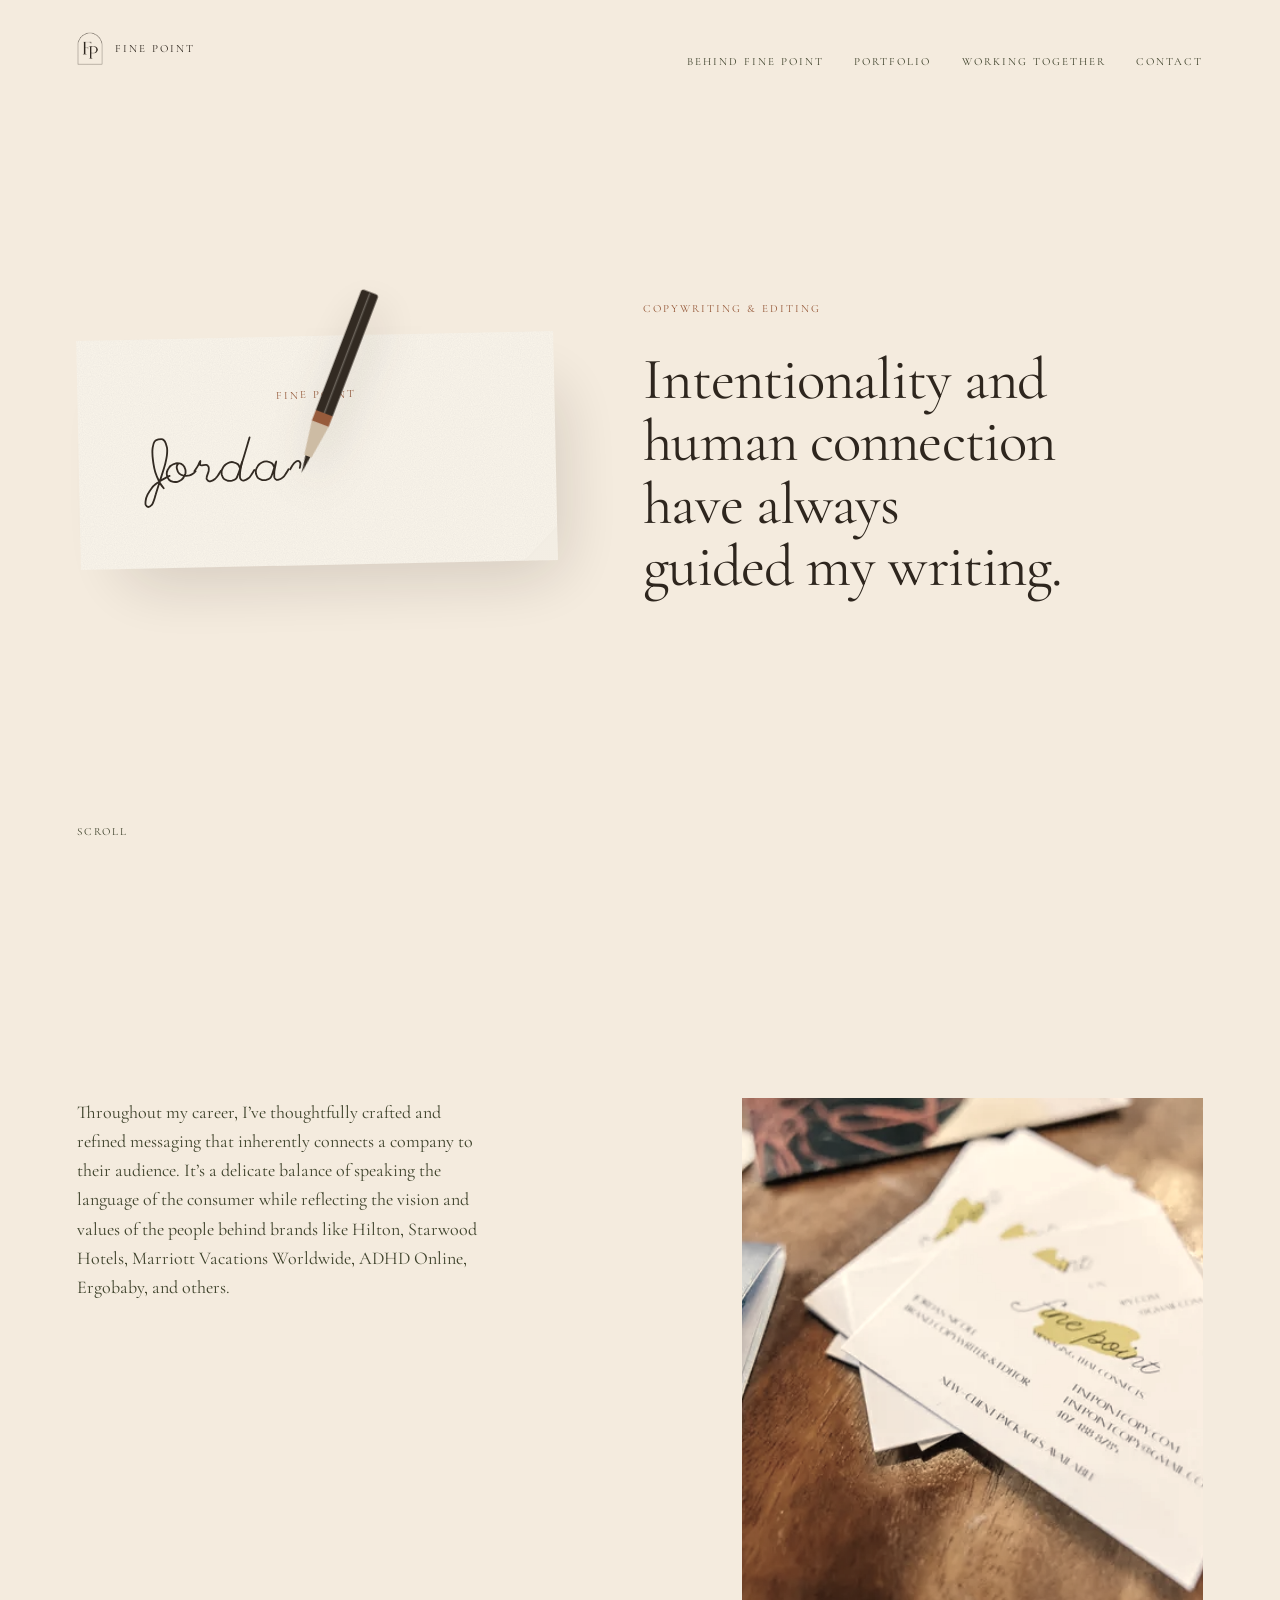
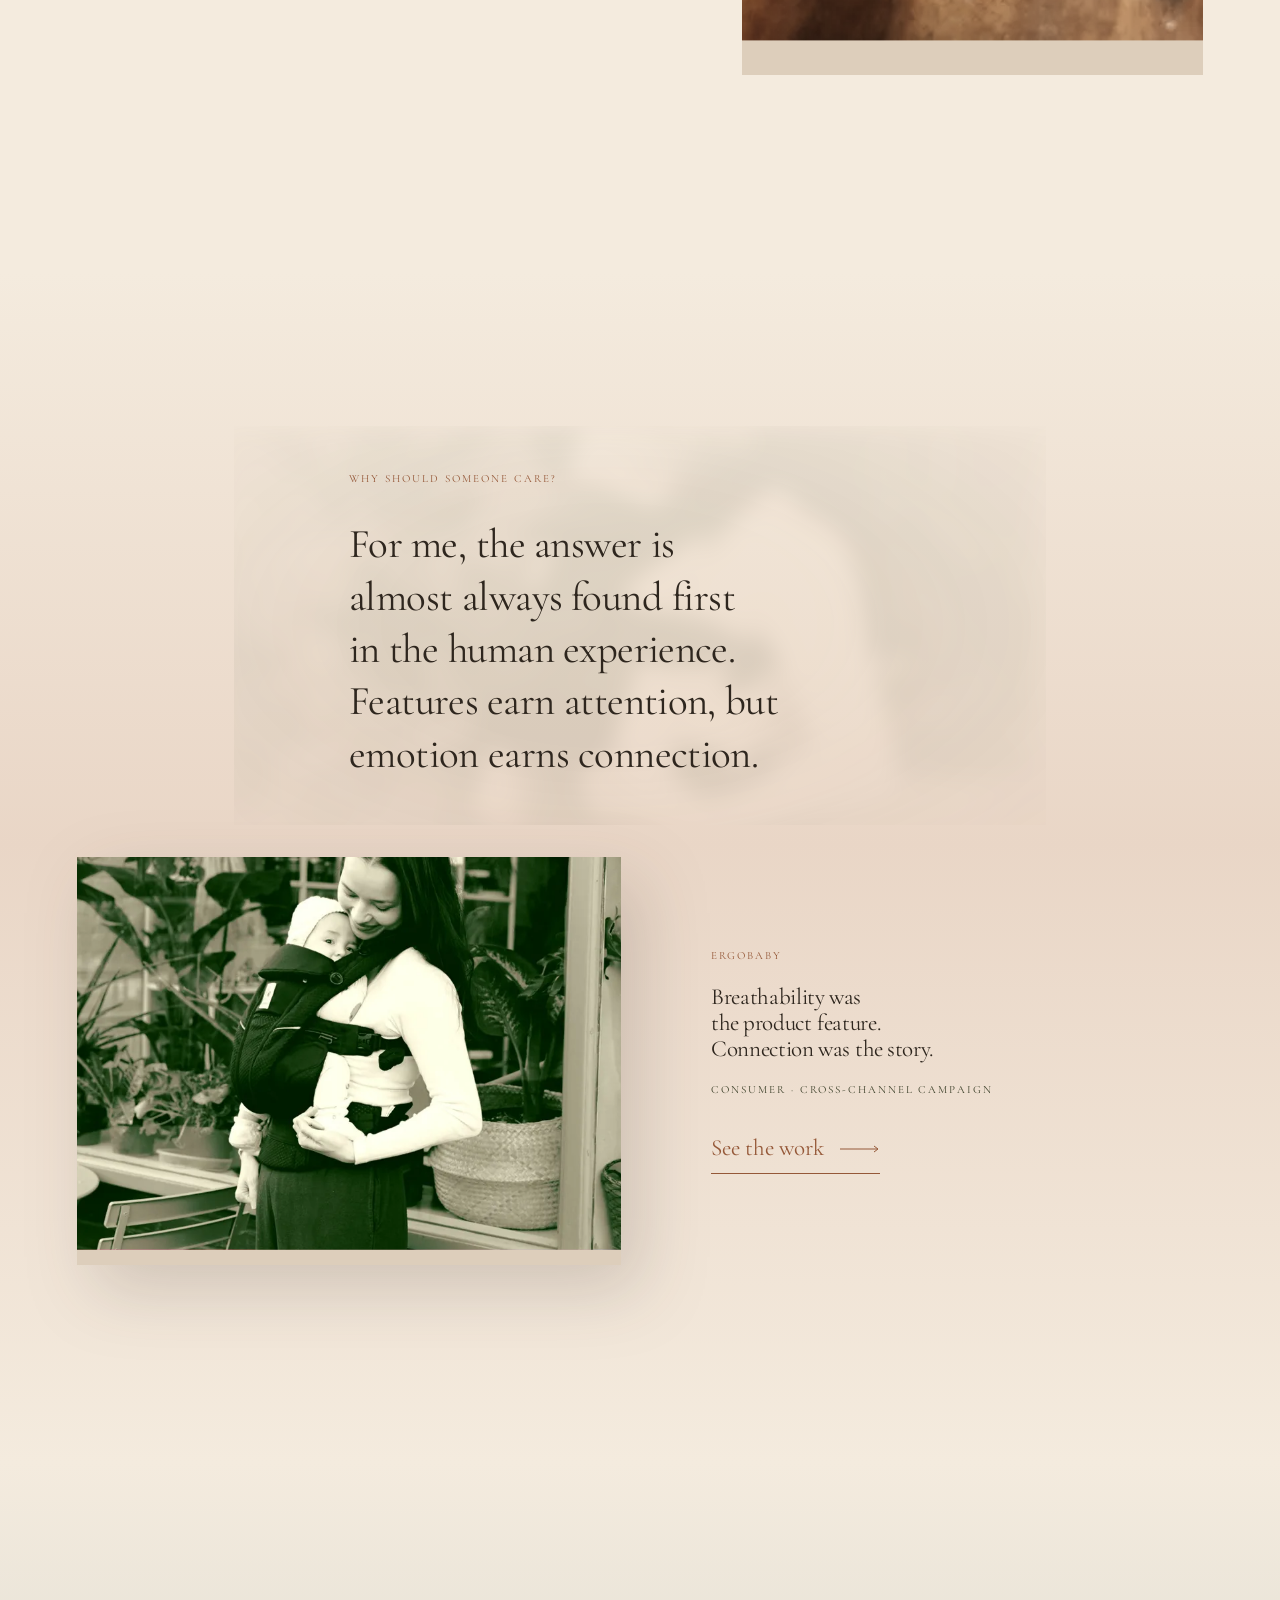
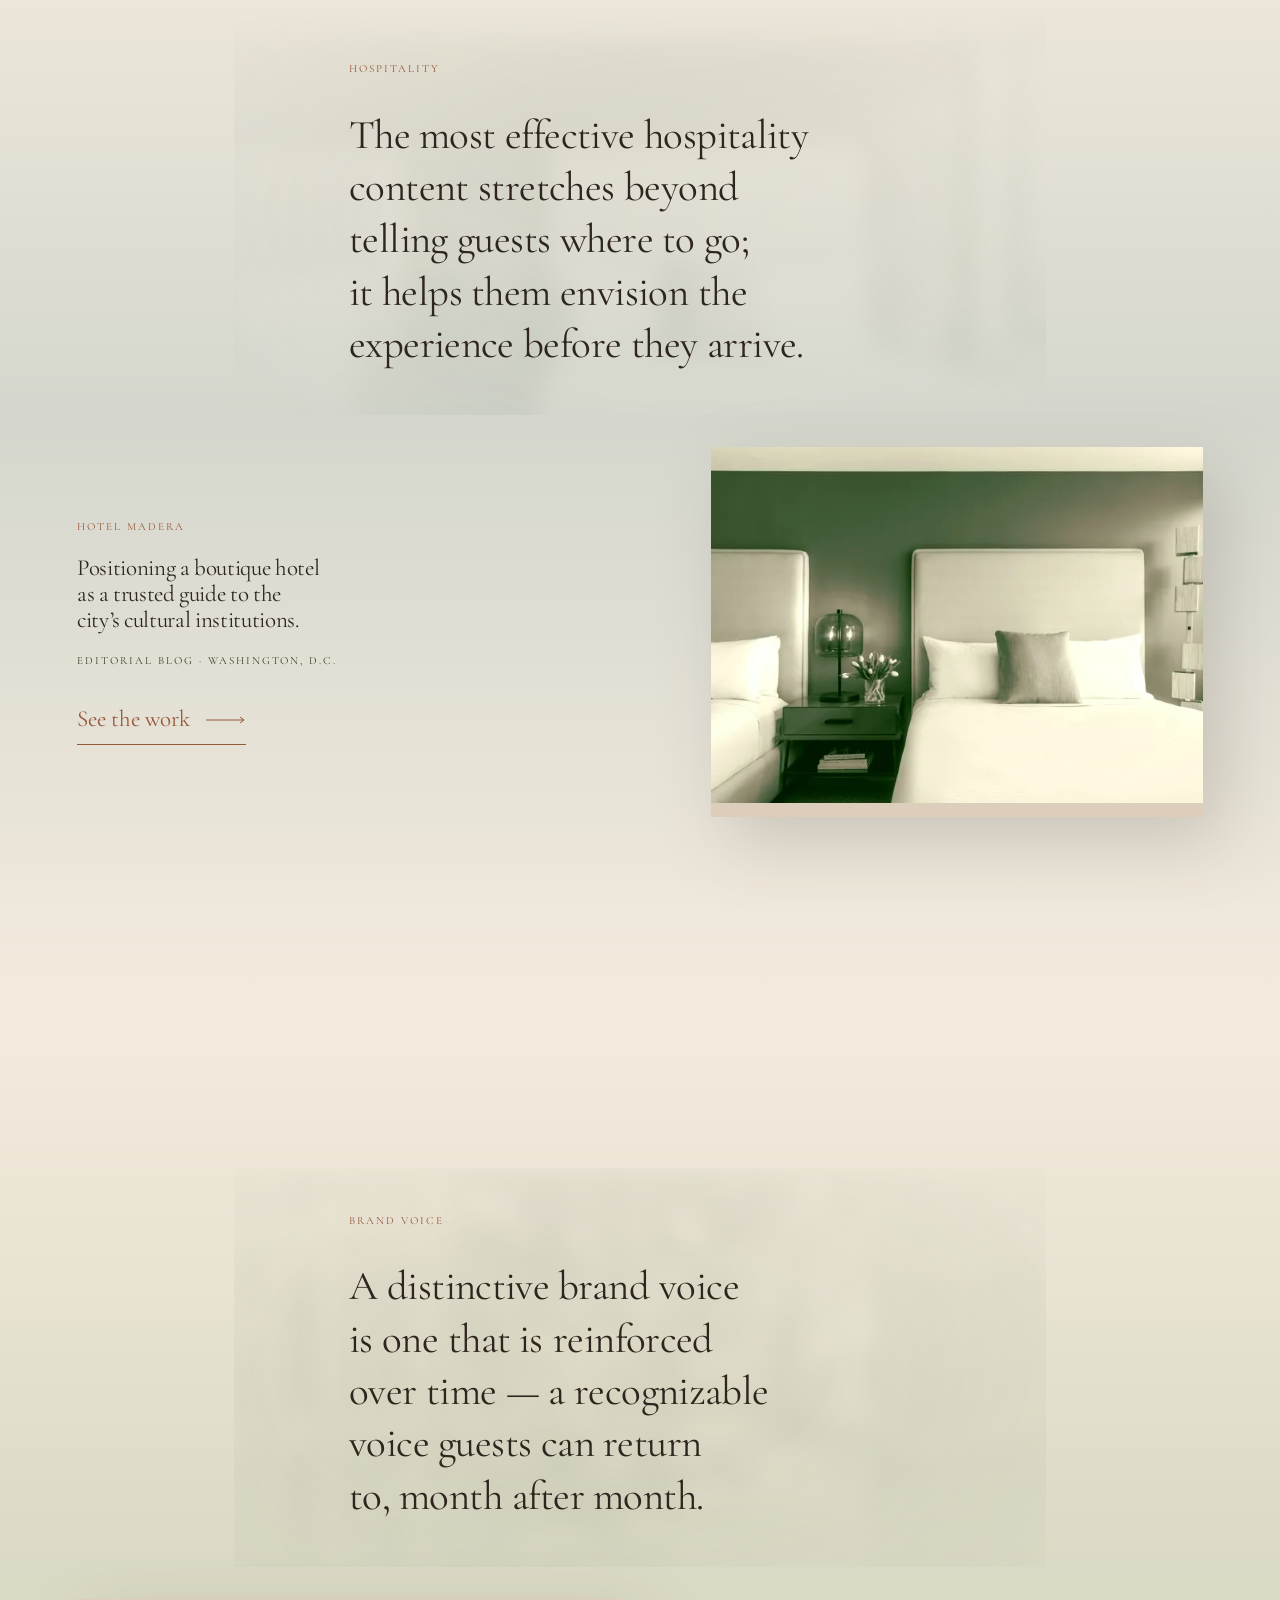
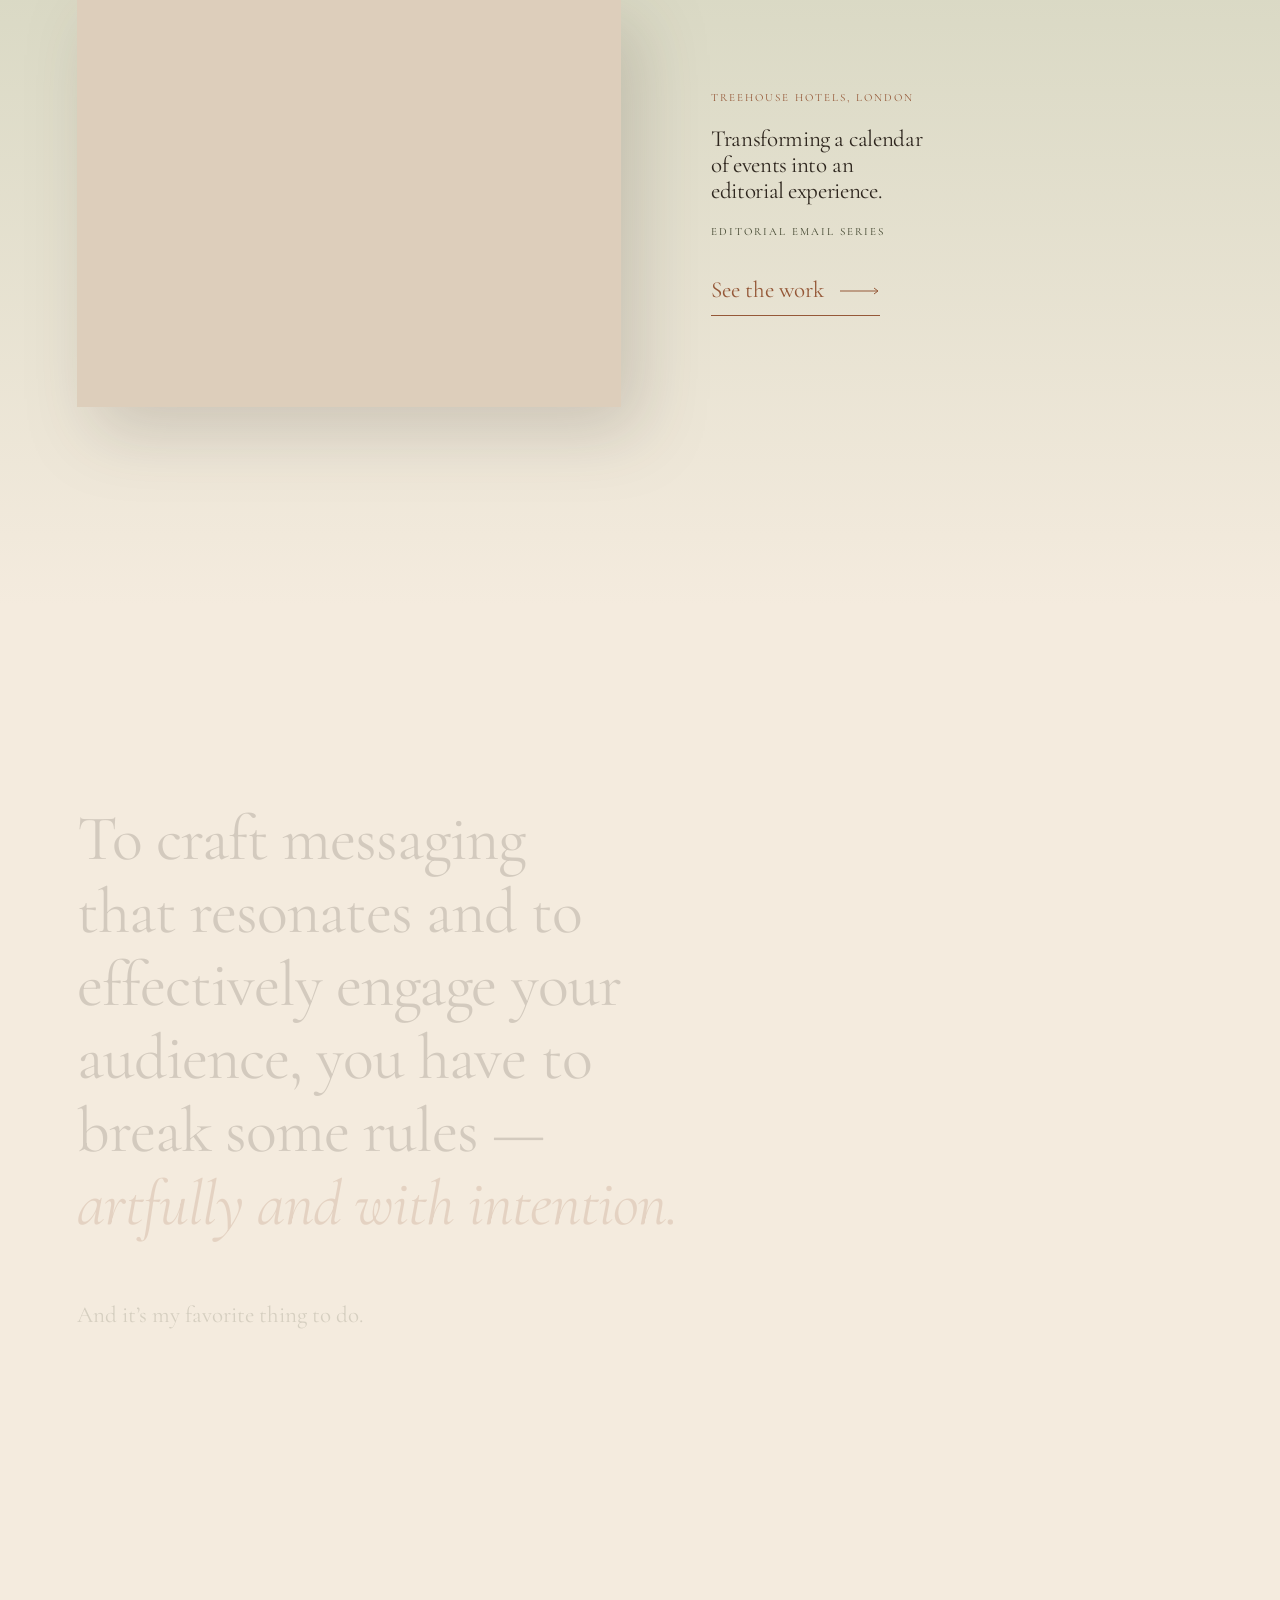
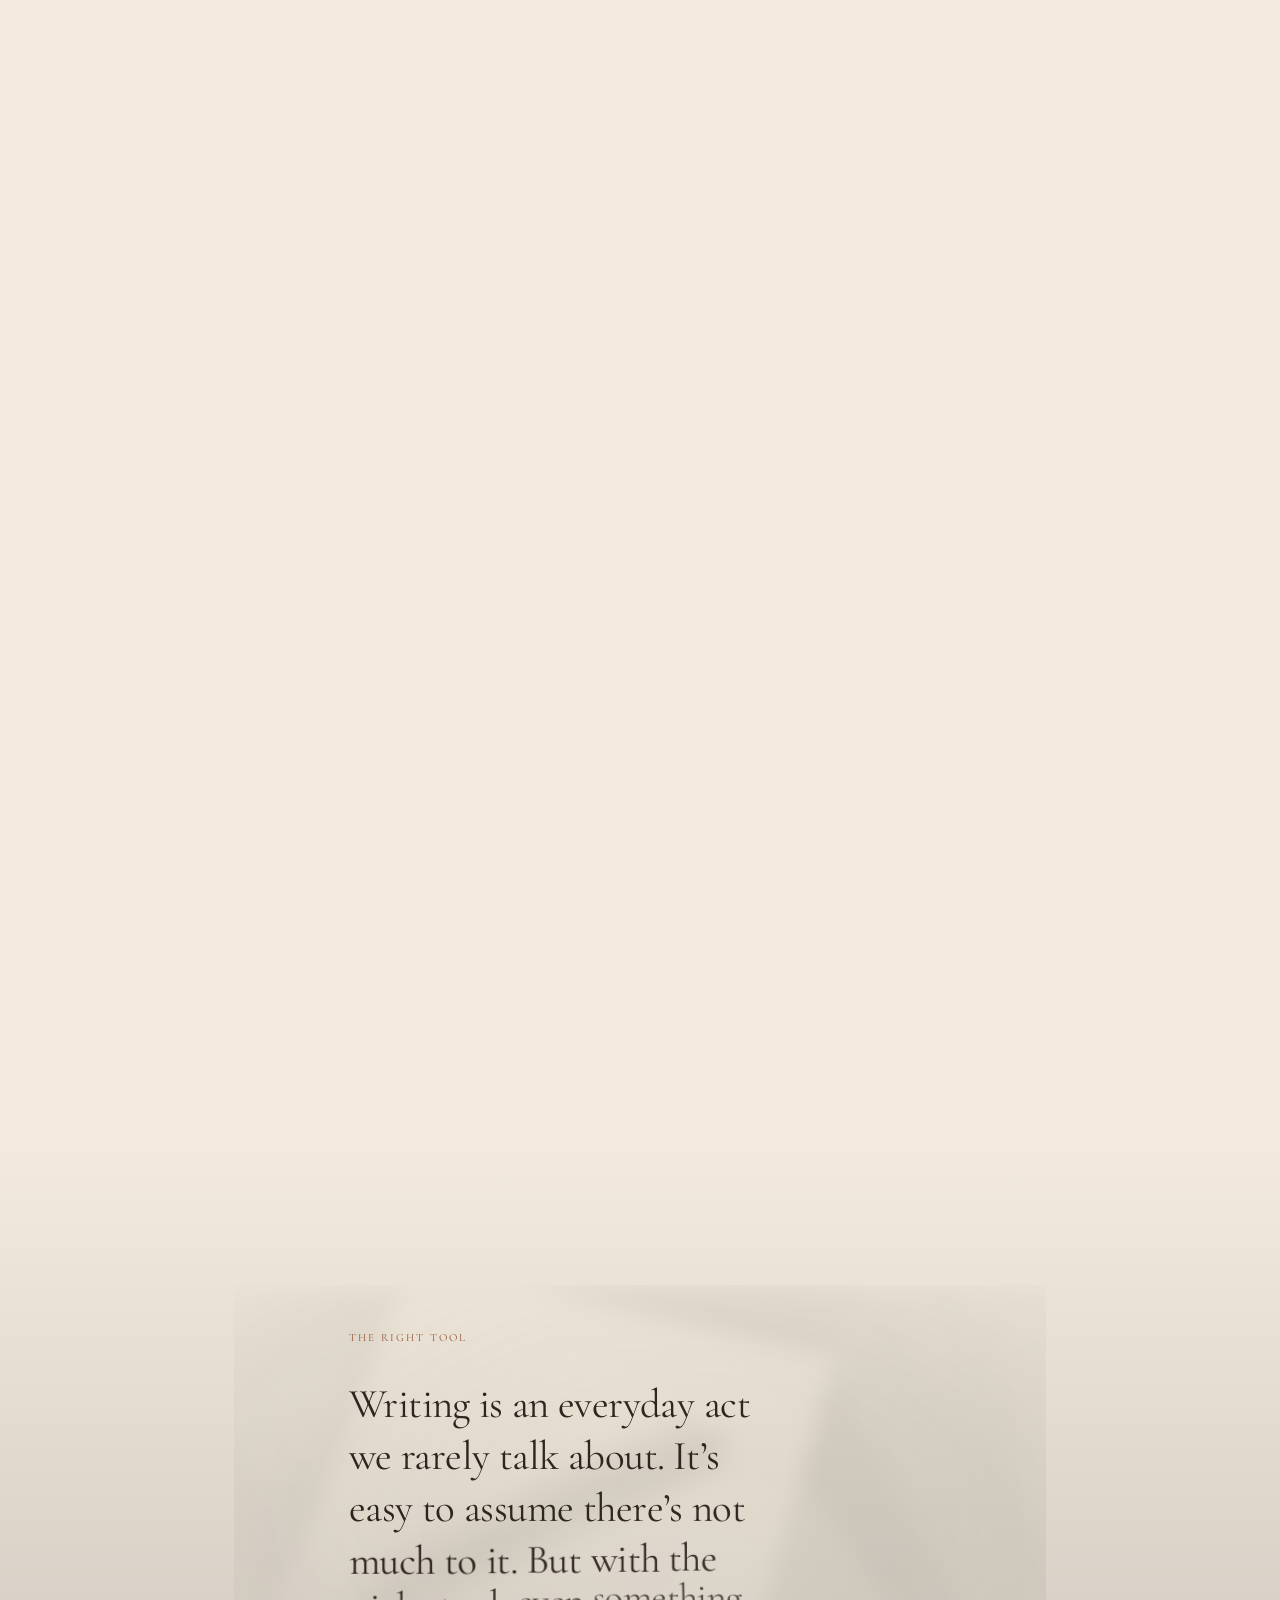
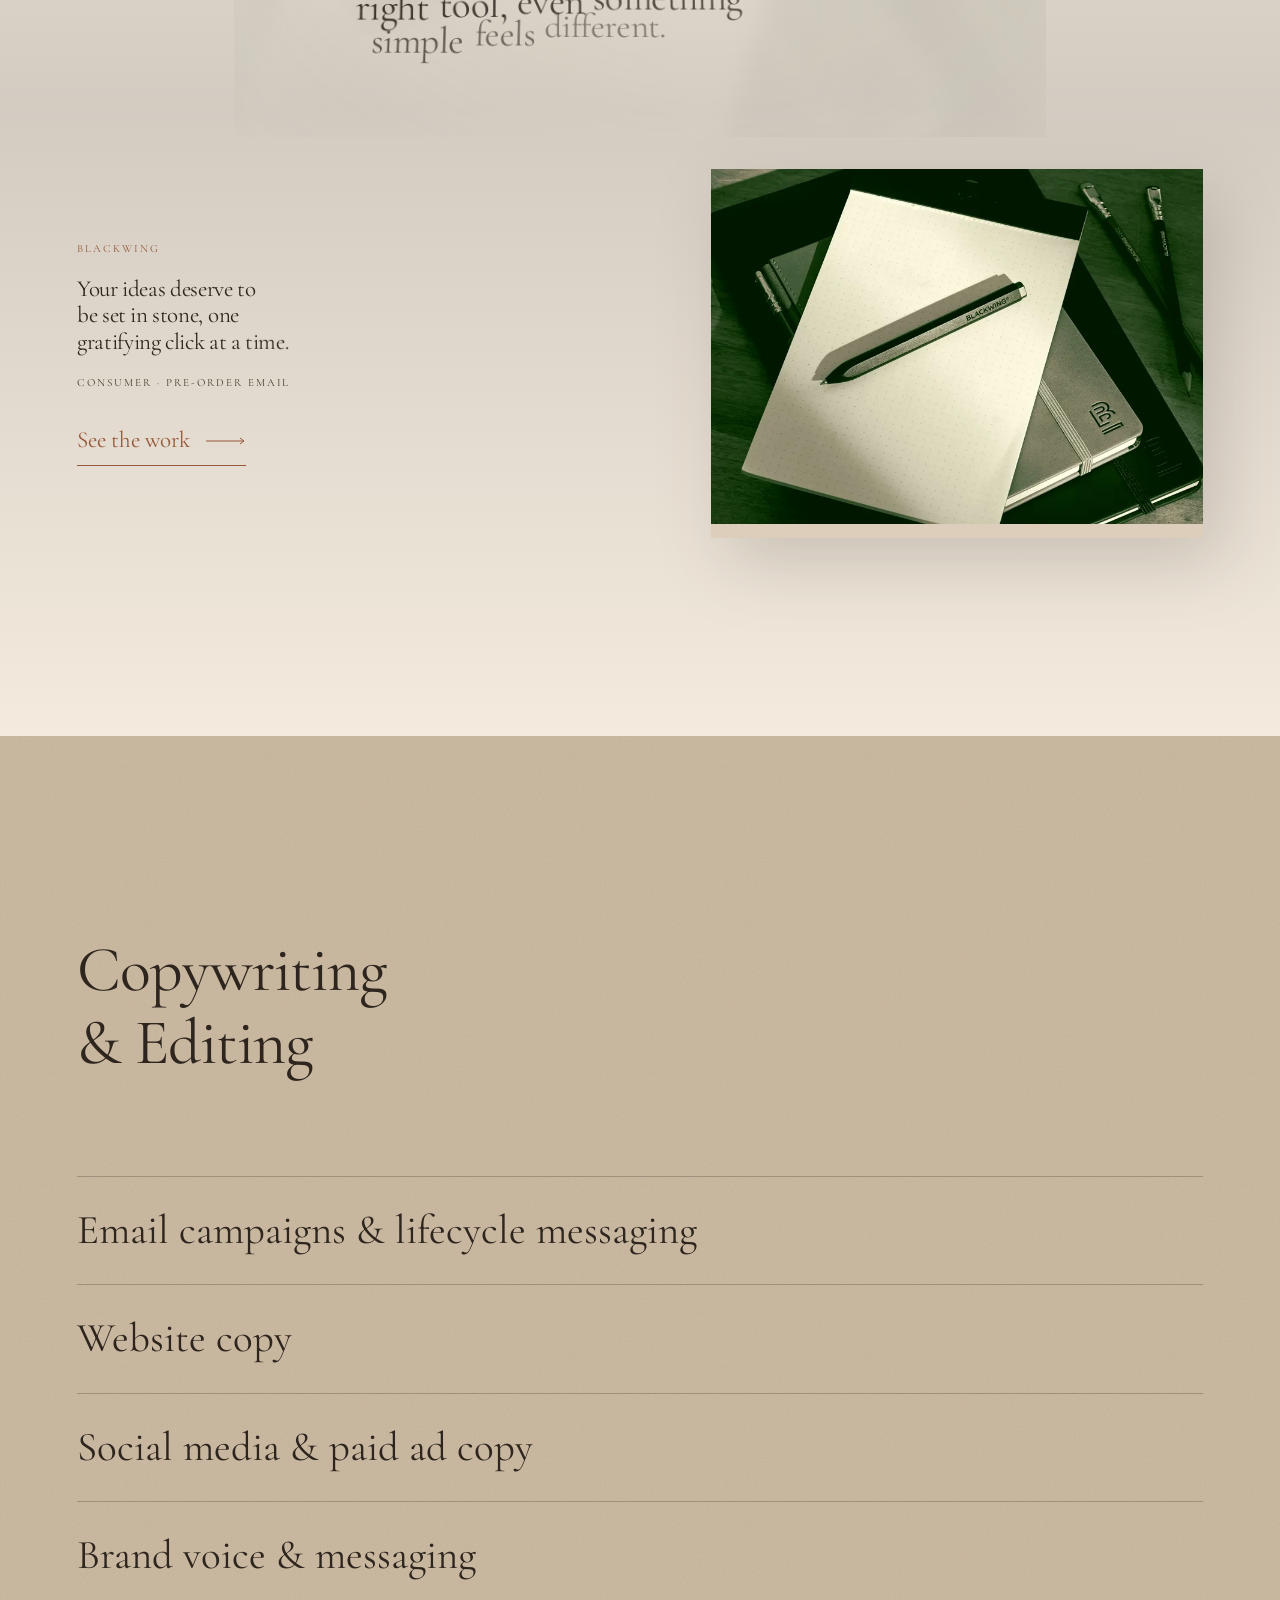
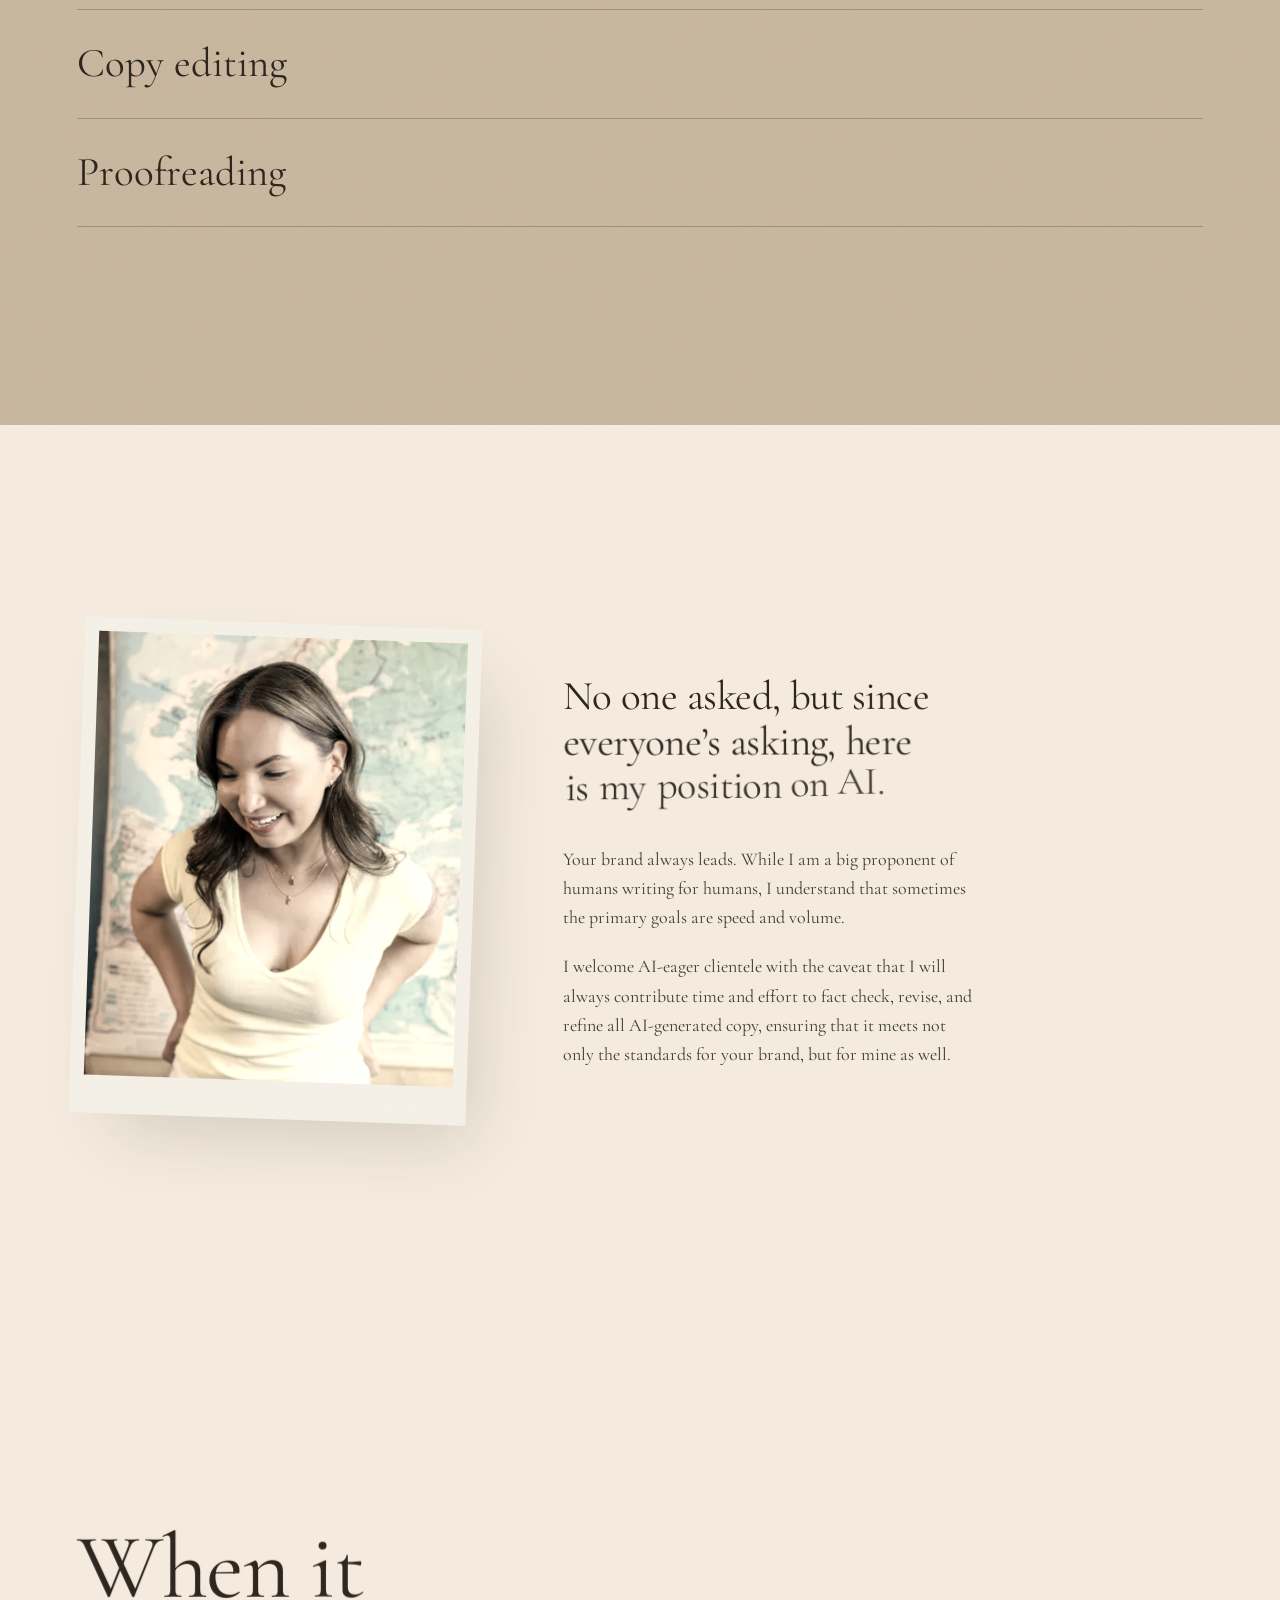
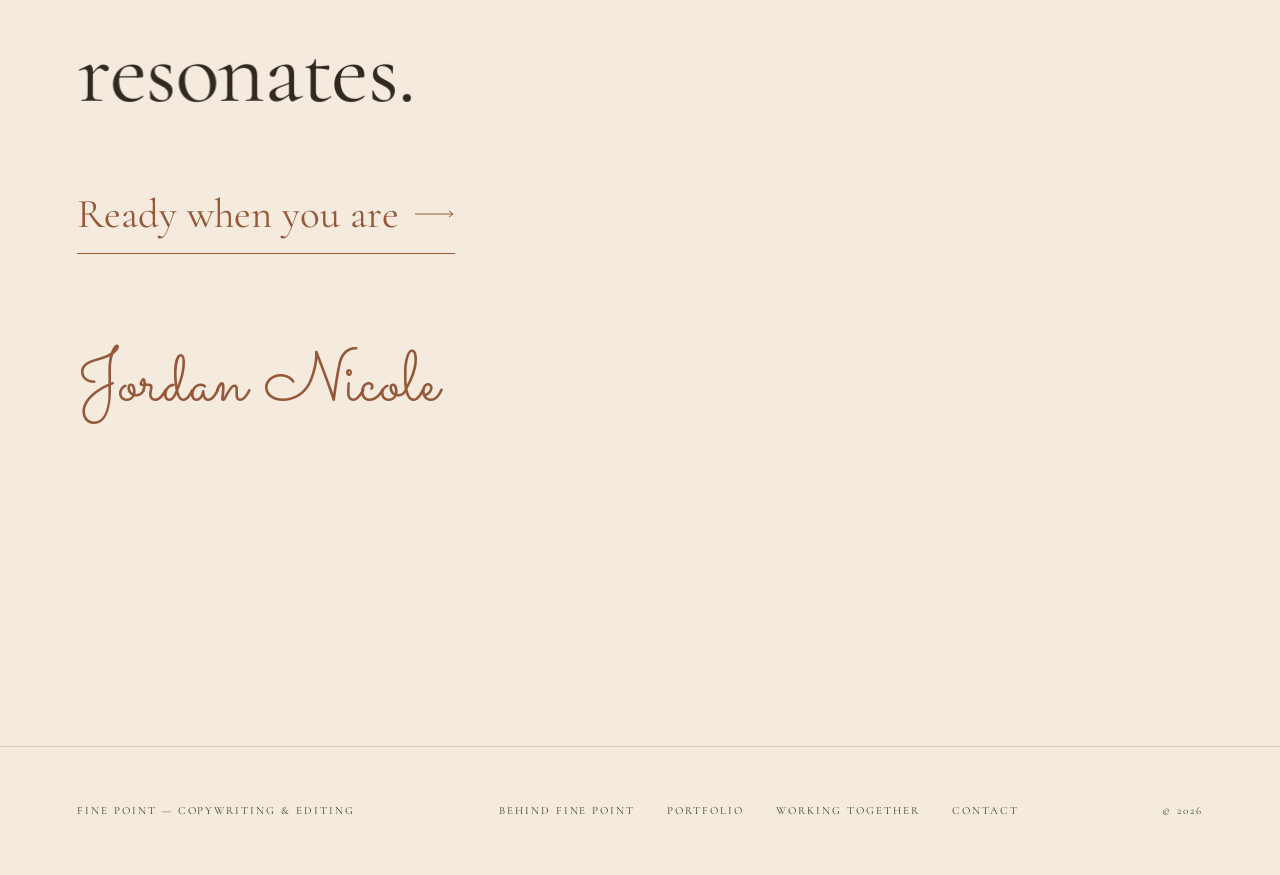
==== commit 01b326fa: "Fix mobile hero: nav flows in-flow on phones so the paper graphic no longer overlaps it Co-Authored-" ====
--- a/index.html
+++ b/index.html
@@ -4,6 +4,6 @@
         var d = document.documentElement;
         if (!d.classList.contains('motion-ready')) d.classList.remove('js');
       }, 2500);
-    </script><link rel="alternate" type="application/rss+xml" title="Fine Point — Journal" href="/rss.xml"><script type="application/ld+json">{"@context":"https://schema.org","@type":"ProfessionalService","name":"Fine Point","description":"Copywriting and editing for brands that want messaging with intention. Hospitality, consumer goods, and lifecycle marketing.","url":"https://finepointcopy.com","image":"https://finepointcopy.com/og.png","founder":{"@type":"Person","name":"Jordan Nicole","jobTitle":"Copywriter"},"serviceType":["Copywriting","Copy editing","Proofreading","Brand voice & messaging","Email campaigns & lifecycle messaging","Website copy","Social media & paid ad copy"]}</script><link rel="stylesheet" href="/_astro/index.CeMfCZLo.css"><link rel="stylesheet" href="/_astro/SiteFooter.lcbw9H3o.css"><style>@layer astro.images{:where([data-astro-image]){height:auto}:where([data-astro-image=full-width]){width:100%}:where([data-astro-image=constrained]){max-width:100%}[data-astro-image-fit=fill]{object-fit:fill}[data-astro-image-fit=contain]{object-fit:contain}[data-astro-image-fit=cover]{object-fit:cover}[data-astro-image-fit=scale-down]{object-fit:scale-down}[data-astro-image-pos=top]{object-position:top}[data-astro-image-pos=bottom]{object-position:bottom}[data-astro-image-pos=left]{object-position:left}[data-astro-image-pos=right]{object-position:right}[data-astro-image-pos=center]{object-position:center}[data-astro-image-pos=top-bottom]{object-position:top bottom}[data-astro-image-pos=top-left]{object-position:top left}[data-astro-image-pos=top-right]{object-position:top right}[data-astro-image-pos=top-center]{object-position:top center}[data-astro-image-pos=bottom-top]{object-position:bottom top}[data-astro-image-pos=bottom-left]{object-position:bottom left}[data-astro-image-pos=bottom-right]{object-position:bottom right}[data-astro-image-pos=bottom-center]{object-position:bottom center}[data-astro-image-pos=left-top]{object-position:left top}[data-astro-image-pos=left-bottom]{object-position:left bottom}[data-astro-image-pos=left-right]{object-position:left right}[data-astro-image-pos=left-center]{object-position:left center}[data-astro-image-pos=right-top]{object-position:right top}[data-astro-image-pos=right-bottom]{object-position:right bottom}[data-astro-image-pos=right-left]{object-position:right left}[data-astro-image-pos=right-center]{object-position:right center}[data-astro-image-pos=center-top]{object-position:center top}[data-astro-image-pos=center-bottom]{object-position:center bottom}[data-astro-image-pos=center-left]{object-position:center left}[data-astro-image-pos=center-right]{object-position:center right}}
+    </script><link rel="alternate" type="application/rss+xml" title="Fine Point — Journal" href="/rss.xml"><script type="application/ld+json">{"@context":"https://schema.org","@type":"ProfessionalService","name":"Fine Point","description":"Copywriting and editing for brands that want messaging with intention. Hospitality, consumer goods, and lifecycle marketing.","url":"https://finepointcopy.com","image":"https://finepointcopy.com/og.png","founder":{"@type":"Person","name":"Jordan Nicole","jobTitle":"Copywriter"},"serviceType":["Copywriting","Copy editing","Proofreading","Brand voice & messaging","Email campaigns & lifecycle messaging","Website copy","Social media & paid ad copy"]}</script><link rel="stylesheet" href="/_astro/index.DqjZIXzO.css"><link rel="stylesheet" href="/_astro/SiteFooter.D6FM3iqY.css"><style>@layer astro.images{:where([data-astro-image]){height:auto}:where([data-astro-image=full-width]){width:100%}:where([data-astro-image=constrained]){max-width:100%}[data-astro-image-fit=fill]{object-fit:fill}[data-astro-image-fit=contain]{object-fit:contain}[data-astro-image-fit=cover]{object-fit:cover}[data-astro-image-fit=scale-down]{object-fit:scale-down}[data-astro-image-pos=top]{object-position:top}[data-astro-image-pos=bottom]{object-position:bottom}[data-astro-image-pos=left]{object-position:left}[data-astro-image-pos=right]{object-position:right}[data-astro-image-pos=center]{object-position:center}[data-astro-image-pos=top-bottom]{object-position:top bottom}[data-astro-image-pos=top-left]{object-position:top left}[data-astro-image-pos=top-right]{object-position:top right}[data-astro-image-pos=top-center]{object-position:top center}[data-astro-image-pos=bottom-top]{object-position:bottom top}[data-astro-image-pos=bottom-left]{object-position:bottom left}[data-astro-image-pos=bottom-right]{object-position:bottom right}[data-astro-image-pos=bottom-center]{object-position:bottom center}[data-astro-image-pos=left-top]{object-position:left top}[data-astro-image-pos=left-bottom]{object-position:left bottom}[data-astro-image-pos=left-right]{object-position:left right}[data-astro-image-pos=left-center]{object-position:left center}[data-astro-image-pos=right-top]{object-position:right top}[data-astro-image-pos=right-bottom]{object-position:right bottom}[data-astro-image-pos=right-left]{object-position:right left}[data-astro-image-pos=right-center]{object-position:right center}[data-astro-image-pos=center-top]{object-position:center top}[data-astro-image-pos=center-bottom]{object-position:center bottom}[data-astro-image-pos=center-left]{object-position:center left}[data-astro-image-pos=center-right]{object-position:center right}}
 .brandimg[data-astro-cid-slngb6bo]{width:100%;height:100%;display:block;position:relative}.brandimg__layer[data-astro-cid-slngb6bo]{object-fit:cover;width:100%;height:100%;position:absolute;inset:0}.brandimg__duo[data-astro-cid-slngb6bo]{transition:opacity .7s var(--ease-out)}@media (hover:hover){.brandimg[data-astro-cid-slngb6bo]:hover .brandimg__duo[data-astro-cid-slngb6bo]{opacity:0}}
 </style></head><body><a class="skip" href="#main">Skip to content</a><header class="masthead masthead--overlay" data-astro-cid-v3lsk6py><div class="shell masthead__inner" data-astro-cid-v3lsk6py><a class="wordmark" href="/" aria-label="Fine Point — home" data-astro-cid-v3lsk6py><span class="wordmark__mark" aria-hidden="true" data-astro-cid-v3lsk6py></span><span class="wordmark__name" data-astro-cid-v3lsk6py>Fine Point</span></a><nav class="nav" aria-label="Primary" data-astro-cid-v3lsk6py><a href="/about" data-astro-cid-v3lsk6py>Behind Fine Point</a><a href="/portfolio" data-astro-cid-v3lsk6py>Portfolio</a><a href="/working-together" data-astro-cid-v3lsk6py>Working together</a><a href="/contact" data-astro-cid-v3lsk6py>Contact</a></nav></div></header><main id="main" data-astro-cid-lcdefpme><section class="beat beat--full arrival" data-arrival data-astro-cid-lcdefpme><div class="shell arrival__grid" data-astro-cid-lcdefpme><div class="arrival__stage" data-arrival-paper data-astro-cid-lcdefpme><div class="arrival__paper" data-astro-cid-lcdefpme><span class="label arrival__mark" data-astro-cid-lcdefpme>Fine Point</span><span class="sig" data-astro-cid-lcdefpme><svg class="sig__ink" data-sig viewBox="0 0 172.6 37" role="img" aria-label="Jordan Nicole" data-astro-cid-lcdefpme><path class="sig__stroke" data-sig-path d="M11,26 C11.0,26.0 9.6,24.2 9.0,23.0 C8.3,21.6 7.5,19.8 7.0,18.0 C6.5,16.1 6.2,14.0 6.0,12.0 C5.8,10.0 5.7,7.6 6.0,6.0 C6.2,4.8 6.4,3.7 7.0,3.0 C7.5,2.4 8.3,2.2 9.0,2.0 C9.7,1.9 10.5,1.8 11.0,2.0 C11.4,2.2 11.7,2.5 12.0,3.0 C12.4,3.7 12.8,5.0 13.0,6.0 C13.2,7.0 13.1,7.9 13.0,9.0 C12.9,10.5 12.5,12.1 12.0,14.0 C11.3,16.6 9.9,20.3 9.0,23.0 C8.3,25.2 7.5,27.3 7.0,29.0 C6.6,30.2 6.4,31.1 6.0,32.0 C5.7,32.8 5.5,33.5 5.0,34.0 C4.5,34.5 3.5,35.1 3.0,35.0 C2.6,34.9 2.2,34.4 2.0,34.0 C1.8,33.5 1.9,32.7 2.0,32.0 C2.1,31.1 2.5,30.0 3.0,29.0 C3.5,28.0 4.3,26.9 5.0,26.0 C5.6,25.2 6.2,24.6 7.0,24.0 C7.9,23.3 8.9,22.6 10.0,22.0 C11.2,21.3 14.0,20.0 14.0,20.0" data-astro-cid-lcdefpme></path><path class="sig__stroke" data-sig-path d="M18.8,14 C18.8,14.0 17.4,13.8 16.8,14.0 C16.1,14.2 15.3,14.6 14.8,15.0 C14.3,15.3 14.1,15.6 13.8,16.0 C13.4,16.5 12.9,17.3 12.8,18.0 C12.6,18.6 12.6,19.4 12.8,20.0 C12.9,20.7 13.3,21.5 13.8,22.0 C14.3,22.5 15.1,22.8 15.8,23.0 C16.4,23.1 17.1,23.1 17.8,23.0 C18.4,22.8 19.2,22.4 19.8,22.0 C20.2,21.7 20.5,21.4 20.8,21.0 C21.1,20.5 21.6,19.7 21.8,19.0 C21.9,18.4 21.9,17.6 21.8,17.0 C21.6,16.3 21.3,15.5 20.8,15.0 C20.3,14.5 19.3,13.9 18.8,14.0 C18.3,14.1 17.9,14.6 17.8,15.0 C17.5,15.5 17.6,16.4 17.8,17.0 C17.9,17.7 18.3,18.5 18.8,19.0 C19.3,19.5 20.0,19.8 20.8,20.0 C21.6,20.2 22.9,20.2 23.8,20.0 C24.5,19.8 25.2,19.4 25.8,19.0 C26.2,18.7 26.8,18.0 26.8,18.0" data-astro-cid-lcdefpme></path><path class="sig__stroke" data-sig-path d="M26.2,18 C26.2,18.0 27.7,15.9 28.2,15.0 C28.6,14.3 29.0,13.0 29.2,13.0 C29.4,13.0 28.8,14.6 29.2,15.0 C29.6,15.4 31.5,14.7 32.2,15.0 C32.7,15.2 33.0,15.6 33.2,16.0 C33.4,16.5 33.3,17.3 33.2,18.0 C33.0,18.9 32.3,20.3 32.2,21.0 C32.1,21.4 32.1,21.7 32.2,22.0 C32.4,22.4 32.8,22.9 33.2,23.0 C33.5,23.1 33.8,23.1 34.2,23.0 C34.8,22.9 35.7,22.4 36.2,22.0 C36.6,21.7 36.8,21.4 37.2,21.0 C37.8,20.3 39.2,18.0 39.2,18.0" data-astro-cid-lcdefpme></path><path class="sig__stroke" data-sig-path d="M48.6,17 C48.6,17.0 48.1,15.5 47.6,15.0 C47.1,14.5 46.3,14.2 45.6,14.0 C45.0,13.8 44.3,13.8 43.6,14.0 C43.0,14.2 42.2,14.6 41.6,15.0 C41.2,15.3 40.9,15.6 40.6,16.0 C40.3,16.5 39.8,17.3 39.6,18.0 C39.5,18.6 39.5,19.4 39.6,20.0 C39.8,20.7 40.1,21.5 40.6,22.0 C41.1,22.5 42.0,22.8 42.6,23.0 C43.3,23.1 44.0,23.1 44.6,23.0 C45.3,22.8 46.1,22.5 46.6,22.0 C47.1,21.5 47.2,21.0 47.6,20.0 C48.9,17.0 53.6,2.0 53.6,2.0" data-astro-cid-lcdefpme></path><path class="sig__stroke" data-sig-path d="M49.6,14 C49.6,14.0 48.8,17.5 48.6,19.0 C48.5,20.1 48.4,21.3 48.6,22.0 C48.8,22.5 49.3,22.9 49.6,23.0 C50.0,23.1 50.3,23.1 50.6,23.0 C51.2,22.9 52.1,22.4 52.6,22.0 C53.1,21.7 53.3,21.4 53.6,21.0 C54.2,20.3 55.6,18.0 55.6,18.0" data-astro-cid-lcdefpme></path><path class="sig__stroke" data-sig-path d="M65.4,17 C65.4,17.0 64.9,15.5 64.4,15.0 C63.9,14.5 63.1,14.2 62.4,14.0 C61.8,13.8 61.1,13.8 60.4,14.0 C59.8,14.2 59.0,14.6 58.4,15.0 C58.0,15.3 57.7,15.6 57.4,16.0 C57.1,16.5 56.6,17.3 56.4,18.0 C56.3,18.6 56.3,19.4 56.4,20.0 C56.6,20.7 56.9,21.5 57.4,22.0 C57.9,22.5 58.8,22.8 59.4,23.0 C60.1,23.1 60.8,23.1 61.4,23.0 C62.1,22.8 62.9,22.5 63.4,22.0 C63.9,21.5 64.1,20.9 64.4,20.0 C65.0,18.6 66.3,14.0 66.4,14.0 C66.5,14.0 65.6,17.5 65.4,19.0 C65.3,20.1 65.2,21.3 65.4,22.0 C65.6,22.5 66.1,22.9 66.4,23.0 C66.8,23.1 67.1,23.1 67.4,23.0 C68.0,22.9 68.9,22.4 69.4,22.0 C69.9,21.7 70.1,21.4 70.4,21.0 C71.0,20.3 72.4,18.0 72.4,18.0" data-astro-cid-lcdefpme></path><path class="sig__stroke" data-sig-path d="M73.2,18 C73.2,18.0 74.5,15.7 75.2,15.0 C75.8,14.5 76.7,13.9 77.2,14.0 C77.7,14.1 78.1,14.6 78.2,15.0 C78.4,15.3 78.3,15.6 78.2,16.0 C78.1,16.9 77.6,18.8 77.2,20.0 C76.9,21.1 76.2,23.0 76.2,23.0" data-astro-cid-lcdefpme></path><path class="sig__stroke" data-sig-path d="M77.2,20 C77.2,20.0 77.8,18.7 78.2,18.0 C78.8,17.1 79.5,15.7 80.2,15.0 C80.8,14.5 81.5,14.2 82.2,14.0 C82.9,13.8 83.7,13.8 84.2,14.0 C84.7,14.2 85.1,14.6 85.2,15.0 C85.5,15.5 85.4,16.3 85.2,17.0 C85.1,17.9 84.4,19.1 84.2,20.0 C84.1,20.7 84.0,21.5 84.2,22.0 C84.4,22.4 84.9,22.9 85.2,23.0 C85.5,23.1 85.9,23.1 86.2,23.0 C86.8,22.9 87.7,22.4 88.2,22.0 C88.7,21.7 88.9,21.4 89.2,21.0 C89.8,20.3 91.2,18.0 91.2,18.0" data-astro-cid-lcdefpme></path><path class="sig__stroke" data-sig-path d="M106.8,9 C106.8,9.0 105.3,8.5 104.8,8.0 C104.3,7.5 103.9,6.6 103.8,6.0 C103.7,5.6 103.7,5.4 103.8,5.0 C103.9,4.4 104.3,3.5 104.8,3.0 C105.3,2.5 106.2,2.1 106.8,2.0 C107.2,1.9 107.4,1.9 107.8,2.0 C108.4,2.1 109.3,2.5 109.8,3.0 C110.3,3.5 110.6,4.3 110.8,5.0 C111.0,5.7 110.9,6.2 110.8,7.0 C110.7,8.3 110.2,10.4 109.8,12.0 C109.5,13.4 109.2,14.5 108.8,16.0 C108.3,18.0 106.8,23.0 106.8,23.0" data-astro-cid-lcdefpme></path><path class="sig__stroke" data-sig-path d="M108.8,16 C108.8,16.0 110.8,10.2 111.8,8.0 C112.5,6.4 113.2,4.9 113.8,4.0 C114.2,3.5 114.4,3.3 114.8,3.0 C115.3,2.6 116.1,2.2 116.8,2.0 C117.5,1.9 118.2,1.9 118.8,2.0 C119.5,2.2 120.3,2.5 120.8,3.0 C121.3,3.5 121.6,4.3 121.8,5.0 C122.0,5.7 121.9,6.2 121.8,7.0 C121.7,8.3 121.2,10.2 120.8,12.0 C120.3,14.2 119.1,17.1 118.8,19.0 C118.6,20.2 118.5,21.3 118.8,22.0 C119.0,22.5 119.4,22.9 119.8,23.0 C120.1,23.1 120.4,23.1 120.8,23.0 C121.4,22.9 122.3,22.4 122.8,22.0 C123.2,21.7 123.4,21.4 123.8,21.0 C124.4,20.3 125.8,18.0 125.8,18.0" data-astro-cid-lcdefpme></path><path class="sig__stroke" data-sig-path d="M123.3,9 C123.3,9.0 123.1,9.8 123.3,10.0 C123.5,10.2 124.1,10.2 124.3,10.0 C124.5,9.8 124.5,9.2 124.3,9.0 C124.1,8.8 123.3,9.0 123.3,9.0" data-astro-cid-lcdefpme></path><path class="sig__stroke" data-sig-path d="M120.3,18 C120.3,18.0 122.2,14.0 122.3,14.0 C122.4,14.1 120.5,18.5 120.3,20.0 C120.2,20.8 120.1,21.5 120.3,22.0 C120.5,22.4 120.9,22.9 121.3,23.0 C121.6,23.1 121.9,23.1 122.3,23.0 C122.8,22.9 123.8,22.4 124.3,22.0 C124.7,21.7 124.9,21.4 125.3,21.0 C125.9,20.3 127.3,18.0 127.3,18.0" data-astro-cid-lcdefpme></path><path class="sig__stroke" data-sig-path d="M135.7,16 C135.7,16.0 135.8,15.3 135.7,15.0 C135.5,14.6 135.1,14.2 134.7,14.0 C134.2,13.8 133.3,13.8 132.7,14.0 C132.0,14.2 131.2,14.6 130.7,15.0 C130.3,15.3 130.0,15.6 129.7,16.0 C129.3,16.5 128.8,17.3 128.7,18.0 C128.5,18.6 128.5,19.4 128.7,20.0 C128.8,20.7 129.2,21.5 129.7,22.0 C130.2,22.5 130.9,22.8 131.7,23.0 C132.6,23.2 133.7,23.3 134.7,23.0 C135.7,22.7 136.8,21.8 137.7,21.0 C138.5,20.2 139.7,18.0 139.7,18.0" data-astro-cid-lcdefpme></path><path class="sig__stroke" data-sig-path d="M144.8,14 C144.8,14.0 143.4,13.8 142.8,14.0 C142.1,14.2 141.3,14.6 140.8,15.0 C140.3,15.3 140.1,15.6 139.8,16.0 C139.4,16.5 138.9,17.3 138.8,18.0 C138.6,18.6 138.6,19.4 138.8,20.0 C138.9,20.7 139.3,21.5 139.8,22.0 C140.3,22.5 141.1,22.8 141.8,23.0 C142.4,23.1 143.1,23.1 143.8,23.0 C144.4,22.8 145.2,22.4 145.8,22.0 C146.2,21.7 146.5,21.4 146.8,21.0 C147.1,20.5 147.6,19.7 147.8,19.0 C147.9,18.4 147.9,17.6 147.8,17.0 C147.6,16.3 147.3,15.5 146.8,15.0 C146.3,14.5 145.3,13.9 144.8,14.0 C144.3,14.1 143.9,14.6 143.8,15.0 C143.5,15.5 143.6,16.4 143.8,17.0 C143.9,17.7 144.3,18.5 144.8,19.0 C145.3,19.5 146.0,19.8 146.8,20.0 C147.6,20.2 148.9,20.2 149.8,20.0 C150.5,19.8 151.2,19.4 151.8,19.0 C152.2,18.7 152.8,18.0 152.8,18.0" data-astro-cid-lcdefpme></path><path class="sig__stroke" data-sig-path d="M152.2,18 C152.2,18.0 153.5,16.1 154.2,15.0 C155.1,13.6 156.5,11.3 157.2,10.0 C157.6,9.2 157.9,8.8 158.2,8.0 C158.6,7.1 159.1,5.9 159.2,5.0 C159.3,4.3 159.4,3.5 159.2,3.0 C159.0,2.6 158.6,2.1 158.2,2.0 C157.7,1.9 156.7,2.5 156.2,3.0 C155.7,3.5 155.5,4.2 155.2,5.0 C154.8,6.1 154.5,7.5 154.2,9.0 C153.8,11.0 153.4,13.8 153.2,16.0 C153.1,18.1 152.7,20.9 153.2,22.0 C153.4,22.5 153.8,22.9 154.2,23.0 C154.5,23.1 154.8,23.1 155.2,23.0 C155.8,22.9 156.7,22.4 157.2,22.0 C157.6,21.7 157.8,21.4 158.2,21.0 C158.8,20.3 160.2,18.0 160.2,18.0" data-astro-cid-lcdefpme></path><path class="sig__stroke" data-sig-path d="M161.6,21 C161.6,21.0 163.1,20.4 163.6,20.0 C164.0,19.7 164.3,19.4 164.6,19.0 C165.0,18.5 165.4,17.7 165.6,17.0 C165.8,16.4 165.8,15.5 165.6,15.0 C165.4,14.6 165.0,14.2 164.6,14.0 C164.3,13.9 164.0,13.9 163.6,14.0 C163.0,14.1 162.1,14.5 161.6,15.0 C161.1,15.5 160.8,16.2 160.6,17.0 C160.4,17.9 160.4,19.1 160.6,20.0 C160.8,20.8 161.1,21.5 161.6,22.0 C162.1,22.5 162.9,22.8 163.6,23.0 C164.3,23.1 164.9,23.1 165.6,23.0 C166.3,22.8 167.1,22.4 167.6,22.0 C168.0,21.7 168.2,21.4 168.6,21.0 C169.2,20.3 170.6,18.0 170.6,18.0" data-astro-cid-lcdefpme></path></svg><svg class="sig__pen" data-pen viewBox="0 0 26 156" aria-hidden="true" focusable="false" data-astro-cid-lcdefpme><path class="pen__barrel" d="M8 5h10a2 2 0 0 1 2 2v99H6V7a2 2 0 0 1 2-2z" data-astro-cid-lcdefpme></path><line class="pen__facet" x1="13" y1="6" x2="13" y2="106" data-astro-cid-lcdefpme></line><rect class="pen__ferrule" x="6" y="106" width="14" height="9" data-astro-cid-lcdefpme></rect><path class="pen__wood" d="M6 115h14l-4 27h-6z" data-astro-cid-lcdefpme></path><path class="pen__nib" d="M11 142h4l-2 14z" data-astro-cid-lcdefpme></path></svg></span></div></div><div class="arrival__text" data-astro-cid-lcdefpme><p class="label arrival__eyebrow" data-arrival-eyebrow data-astro-cid-lcdefpme>Copywriting &amp; Editing</p><h1 class="display hero-line arrival__line" data-arrival-line data-astro-cid-lcdefpme>Intentionality and human connection have always guided my writing.</h1></div></div><div class="arrival__cursor" data-cursor-pencil aria-hidden="true" data-astro-cid-lcdefpme><svg viewBox="0 0 26 156" focusable="false" data-astro-cid-lcdefpme><path class="pen__barrel" d="M8 5h10a2 2 0 0 1 2 2v99H6V7a2 2 0 0 1 2-2z" data-astro-cid-lcdefpme></path><line class="pen__facet" x1="13" y1="6" x2="13" y2="106" data-astro-cid-lcdefpme></line><rect class="pen__ferrule" x="6" y="106" width="14" height="9" data-astro-cid-lcdefpme></rect><path class="pen__wood" d="M6 115h14l-4 27h-6z" data-astro-cid-lcdefpme></path><path class="pen__nib" d="M11 142h4l-2 14z" data-astro-cid-lcdefpme></path></svg></div><div class="shell arrival__cue" data-astro-cid-lcdefpme><span class="label reveal" data-astro-cid-lcdefpme>Scroll</span></div></section><section class="beat credibility" data-astro-cid-lcdefpme><div class="shell credibility__grid" data-astro-cid-lcdefpme><div class="credibility__text" data-astro-cid-lcdefpme><p class="lede reveal" data-astro-cid-lcdefpme>Throughout my career, I’ve thoughtfully crafted and refined messaging that inherently connects a company to their audience. It’s a delicate balance of speaking the language of the consumer while reflecting the vision and values of the people behind brands like Hilton, Starwood Hotels, Marriott Vacations Worldwide, ADHD Online, Ergobaby, and others.</p></div><figure class="photo photo--graded credibility__photo reveal" data-parallax data-astro-cid-lcdefpme><img src="/_astro/fp-3021.DNdr3tmw_SoTDB.webp" srcset="/_astro/fp-3021.DNdr3tmw_1yp0bW.webp 480w, /_astro/fp-3021.DNdr3tmw_Z1cGsLC.webp 760w, /_astro/fp-3021.DNdr3tmw_ZBLJGu.webp 1100w" alt="Fine Point business cards fanned across a wooden desk beside a passport." sizes="(max-width: 900px) 92vw, 40vw" loading="lazy" data-astro-cid-lcdefpme="true" decoding="async" width="2560" height="1706"></figure></div></section><section class="beat weave" style="--ground: var(--c-ergobaby)" data-astro-cid-lcdefpme><div class="shell weave__principle" data-astro-cid-lcdefpme><div class="weave__aura" data-weave-aura aria-hidden="true" data-astro-cid-lcdefpme><img src="/_astro/duo-ergobaby.BsVtC9Xb_Z1hTU39.webp" alt loading="lazy" data-astro-cid-lcdefpme="true" decoding="async" width="760" height="760" class="weave__aura-img"></div><p class="label weave__hook reveal" data-astro-cid-lcdefpme>Why should someone care?</p><p class="display weave__statement" data-lines data-astro-cid-lcdefpme>For me, the answer is almost always found first in the human experience. Features earn attention, but emotion earns connection.</p></div><div class="weave__example" data-astro-cid-lcdefpme><div class="work__frame" data-astro-cid-lcdefpme><a class="photo work__media" href="/portfolio/ergobaby-mesh/" data-clip data-astro-cid-lcdefpme><span class="brandimg" data-astro-cid-slngb6bo><img src="/_astro/brand-ergobaby.tcPvZtA-_hubCv.webp" srcset="/_astro/brand-ergobaby.tcPvZtA-_Z12HbF5.webp 520w, /_astro/brand-ergobaby.tcPvZtA-_jbDVB.webp 820w, /_astro/brand-ergobaby.tcPvZtA-_hubCv.webp 1000w" alt="A parent carrying their baby in an Ergobaby carrier." sizes="(max-width: 900px) 92vw, 52vw" loading="lazy" data-astro-cid-slngb6bo="true" decoding="async" width="1000" height="1000" class="brandimg__layer brandimg__color"><img src="/_astro/duo-ergobaby.BsVtC9Xb_17UTgx.webp" srcset="/_astro/duo-ergobaby.BsVtC9Xb_ZtG4bC.webp 520w, /_astro/duo-ergobaby.BsVtC9Xb_Z13q13w.webp 820w, /_astro/duo-ergobaby.BsVtC9Xb_17UTgx.webp 1000w" alt aria-hidden="true" sizes="(max-width: 900px) 92vw, 52vw" loading="lazy" data-astro-cid-slngb6bo="true" decoding="async" width="1000" height="1000" class="brandimg__layer brandimg__duo"></span></a></div><div class="work__body" data-astro-cid-lcdefpme><p class="label work__client reveal" data-astro-cid-lcdefpme>Ergobaby</p><p class="display work__line" data-lines data-astro-cid-lcdefpme>Breathability was the product feature. Connection was the story.</p><p class="label work__format reveal" data-astro-cid-lcdefpme>Consumer · Cross-channel campaign</p><a class="cta work__cta reveal" href="/portfolio/ergobaby-mesh/" data-astro-cid-lcdefpme><span data-astro-cid-lcdefpme>See the work</span><svg viewBox="0 0 40 8" aria-hidden="true" focusable="false" data-astro-cid-lcdefpme><path d="M0 4h38M34 1l4 3-4 3" fill="none" stroke="currentColor" stroke-width="1" data-astro-cid-lcdefpme></path></svg></a></div></div></section><section class="beat weave" style="--ground: var(--c-madera)" data-astro-cid-lcdefpme><div class="shell weave__principle" data-astro-cid-lcdefpme><div class="weave__aura weave__aura--flip" data-weave-aura aria-hidden="true" data-astro-cid-lcdefpme><img src="/_astro/duo-madera.DsU5wHiO_ZVqNgx.webp" alt loading="lazy" data-astro-cid-lcdefpme="true" decoding="async" width="760" height="428" class="weave__aura-img"></div><p class="label weave__hook reveal" data-astro-cid-lcdefpme>Hospitality</p><p class="display weave__statement" data-lines data-astro-cid-lcdefpme>The most effective hospitality content stretches beyond telling guests where to go; it helps them envision the experience before they arrive.</p></div><div class="weave__example weave__example--flip" data-astro-cid-lcdefpme><div class="work__frame" data-astro-cid-lcdefpme><a class="photo work__media" href="/portfolio/hotel-madera/" data-clip data-astro-cid-lcdefpme><span class="brandimg" data-astro-cid-slngb6bo><img src="/_astro/brand-madera.Cc3GtIig_12c0jy.webp" srcset="/_astro/brand-madera.Cc3GtIig_Z1Ucsrc.webp 520w, /_astro/brand-madera.Cc3GtIig_Z2qbsrY.webp 820w, /_astro/brand-madera.Cc3GtIig_2to34k.webp 1200w" alt="A guest room at Hotel Madera, Washington, D.C." sizes="(max-width: 900px) 92vw, 52vw" loading="lazy" data-astro-cid-slngb6bo="true" decoding="async" width="1920" height="1080" class="brandimg__layer brandimg__color"><img src="/_astro/duo-madera.DsU5wHiO_xzTUn.webp" srcset="/_astro/duo-madera.DsU5wHiO_ZnF248.webp 520w, /_astro/duo-madera.DsU5wHiO_IKB18.webp 820w, /_astro/duo-madera.DsU5wHiO_2ddShx.webp 1200w" alt aria-hidden="true" sizes="(max-width: 900px) 92vw, 52vw" loading="lazy" data-astro-cid-slngb6bo="true" decoding="async" width="1920" height="1080" class="brandimg__layer brandimg__duo"></span></a></div><div class="work__body" data-astro-cid-lcdefpme><p class="label work__client reveal" data-astro-cid-lcdefpme>Hotel Madera</p><p class="display work__line" data-lines data-astro-cid-lcdefpme>Positioning a boutique hotel as a trusted guide to the city’s cultural institutions.</p><p class="label work__format reveal" data-astro-cid-lcdefpme>Editorial blog · Washington, D.C.</p><a class="cta work__cta reveal" href="/portfolio/hotel-madera/" data-astro-cid-lcdefpme><span data-astro-cid-lcdefpme>See the work</span><svg viewBox="0 0 40 8" aria-hidden="true" focusable="false" data-astro-cid-lcdefpme><path d="M0 4h38M34 1l4 3-4 3" fill="none" stroke="currentColor" stroke-width="1" data-astro-cid-lcdefpme></path></svg></a></div></div></section><section class="beat weave" style="--ground: var(--c-treehouse)" data-astro-cid-lcdefpme><div class="shell weave__principle" data-astro-cid-lcdefpme><div class="weave__aura" data-weave-aura aria-hidden="true" data-astro-cid-lcdefpme><img src="/_astro/duo-treehouse.BV3gjIBm_1roctH.webp" alt loading="lazy" data-astro-cid-lcdefpme="true" decoding="async" width="760" height="1014" class="weave__aura-img"></div><p class="label weave__hook reveal" data-astro-cid-lcdefpme>Brand voice</p><p class="display weave__statement" data-lines data-astro-cid-lcdefpme>A distinctive brand voice is one that is reinforced over time — a recognizable voice guests can return to, month after month.</p></div><div class="weave__example" data-astro-cid-lcdefpme><div class="work__frame" data-astro-cid-lcdefpme><a class="photo work__media" href="/portfolio/treehouse-monthly-happenings/" data-clip data-astro-cid-lcdefpme><span class="brandimg" data-astro-cid-slngb6bo><img src="/_astro/brand-treehouse.Dx7wgxzY_1xcFsi.webp" srcset="/_astro/brand-treehouse.Dx7wgxzY_QkB1b.webp 520w, /_astro/brand-treehouse.Dx7wgxzY_Z3mpLk.webp 820w, /_astro/brand-treehouse.Dx7wgxzY_IYaOe.webp 1200w" alt="The Nest rooftop at Treehouse Hotel, London." sizes="(max-width: 900px) 92vw, 52vw" loading="lazy" data-astro-cid-slngb6bo="true" decoding="async" width="1600" height="2135" class="brandimg__layer brandimg__color"><img src="/_astro/duo-treehouse.BV3gjIBm_Z2nTh8p.webp" srcset="/_astro/duo-treehouse.BV3gjIBm_Z3dLjq.webp 520w, /_astro/duo-treehouse.BV3gjIBm_Z29HCX3.webp 820w, /_astro/duo-treehouse.BV3gjIBm_sbz3K.webp 1200w" alt aria-hidden="true" sizes="(max-width: 900px) 92vw, 52vw" loading="lazy" data-astro-cid-slngb6bo="true" decoding="async" width="1600" height="2135" class="brandimg__layer brandimg__duo"></span></a></div><div class="work__body" data-astro-cid-lcdefpme><p class="label work__client reveal" data-astro-cid-lcdefpme>Treehouse Hotels, London</p><p class="display work__line" data-lines data-astro-cid-lcdefpme>Transforming a calendar of events into an editorial experience.</p><p class="label work__format reveal" data-astro-cid-lcdefpme>Editorial email series</p><a class="cta work__cta reveal" href="/portfolio/treehouse-monthly-happenings/" data-astro-cid-lcdefpme><span data-astro-cid-lcdefpme>See the work</span><svg viewBox="0 0 40 8" aria-hidden="true" focusable="false" data-astro-cid-lcdefpme><path d="M0 4h38M34 1l4 3-4 3" fill="none" stroke="currentColor" stroke-width="1" data-astro-cid-lcdefpme></path></svg></a></div></div></section><section class="beat beat--full turn" data-turn data-astro-cid-lcdefpme><div class="shell" data-astro-cid-lcdefpme><p class="display turn__line" data-astro-cid-lcdefpme><span class="turn__clause" data-word data-astro-cid-lcdefpme>To craft messaging that resonates </span><span class="turn__clause" data-word data-astro-cid-lcdefpme>and to effectively engage your audience, </span><span class="turn__clause" data-word data-astro-cid-lcdefpme>you have to break some rules — </span><span class="turn__clause em accent" data-word data-astro-cid-lcdefpme>artfully and with intention.</span></p><p class="turn__coda" data-word data-astro-cid-lcdefpme>And it’s my favorite thing to do.</p></div></section><section class="beat weave" style="--ground: var(--c-blackwing)" data-astro-cid-lcdefpme><div class="shell weave__principle" data-astro-cid-lcdefpme><div class="weave__aura weave__aura--flip" data-weave-aura aria-hidden="true" data-astro-cid-lcdefpme><img src="/_astro/duo-blackwing.DHnl7OyJ_Z1CTYy8.webp" alt loading="lazy" data-astro-cid-lcdefpme="true" decoding="async" width="760" height="760" class="weave__aura-img"></div><p class="label weave__hook reveal" data-astro-cid-lcdefpme>The right tool</p><p class="display weave__statement" data-lines data-astro-cid-lcdefpme>Writing is an everyday act we rarely talk about. It’s easy to assume there’s not much to it. But with the right tool, even something simple feels different.</p></div><div class="weave__example weave__example--flip" data-astro-cid-lcdefpme><div class="work__frame" data-astro-cid-lcdefpme><a class="photo work__media" href="/portfolio" data-clip data-astro-cid-lcdefpme><span class="brandimg" data-astro-cid-slngb6bo><img src="/_astro/brand-blackwing.pyGtiaJd_1peW6p.webp" srcset="/_astro/brand-blackwing.pyGtiaJd_DMIsA.webp 520w, /_astro/brand-blackwing.pyGtiaJd_ZVeJYd.webp 820w, /_astro/brand-blackwing.pyGtiaJd_1peW6p.webp 1200w" alt="The Blackwing Pen on a writer’s desk." sizes="(max-width: 900px) 92vw, 52vw" loading="lazy" data-astro-cid-slngb6bo="true" decoding="async" width="1200" height="1200" class="brandimg__layer brandimg__color"><img src="/_astro/duo-blackwing.DHnl7OyJ_29wYxR.webp" srcset="/_astro/duo-blackwing.DHnl7OyJ_Z12ovg3.webp 520w, /_astro/duo-blackwing.DHnl7OyJ_Z1nKSUV.webp 820w, /_astro/duo-blackwing.DHnl7OyJ_29wYxR.webp 1200w" alt aria-hidden="true" sizes="(max-width: 900px) 92vw, 52vw" loading="lazy" data-astro-cid-slngb6bo="true" decoding="async" width="1200" height="1200" class="brandimg__layer brandimg__duo"></span></a></div><div class="work__body" data-astro-cid-lcdefpme><p class="label work__client reveal" data-astro-cid-lcdefpme>Blackwing</p><p class="display work__line" data-lines data-astro-cid-lcdefpme>Your ideas deserve to be set in stone, one gratifying click at a time.</p><p class="label work__format reveal" data-astro-cid-lcdefpme>Consumer · Pre-order email</p><a class="cta work__cta reveal" href="/portfolio" data-astro-cid-lcdefpme><span data-astro-cid-lcdefpme>See the work</span><svg viewBox="0 0 40 8" aria-hidden="true" focusable="false" data-astro-cid-lcdefpme><path d="M0 4h38M34 1l4 3-4 3" fill="none" stroke="currentColor" stroke-width="1" data-astro-cid-lcdefpme></path></svg></a></div></div></section><section class="beat ground--sand craft" data-astro-cid-lcdefpme><div class="shell" data-astro-cid-lcdefpme><h2 class="display craft__head reveal" data-astro-cid-lcdefpme>Copywriting &amp; Editing</h2><ul class="craft__list" data-astro-cid-lcdefpme><li class="craft__item reveal" data-astro-cid-lcdefpme><span data-astro-cid-lcdefpme>Email campaigns &amp; lifecycle messaging</span></li><li class="craft__item reveal" data-astro-cid-lcdefpme><span data-astro-cid-lcdefpme>Website copy</span></li><li class="craft__item reveal" data-astro-cid-lcdefpme><span data-astro-cid-lcdefpme>Social media &amp; paid ad copy</span></li><li class="craft__item reveal" data-astro-cid-lcdefpme><span data-astro-cid-lcdefpme>Brand voice &amp; messaging</span></li><li class="craft__item reveal" data-astro-cid-lcdefpme><span data-astro-cid-lcdefpme>Copy editing</span></li><li class="craft__item reveal" data-astro-cid-lcdefpme><span data-astro-cid-lcdefpme>Proofreading</span></li></ul></div></section><section class="beat voice" data-astro-cid-lcdefpme><div class="shell voice__grid" data-astro-cid-lcdefpme><div class="polaroid polaroid--flip voice__polaroid reveal" data-astro-cid-lcdefpme><figure class="photo photo--graded" data-astro-cid-lcdefpme><img src="/_astro/fp-3241.CiIDzx6Y_ZUEvFm.webp" srcset="/_astro/fp-3241.CiIDzx6Y_1rq7mC.webp 420w, /_astro/fp-3241.CiIDzx6Y_Z2h1kUl.webp 680w, /_astro/fp-3241.CiIDzx6Y_ZvqoNE.webp 960w" alt="Jordan Nicole, founder of Fine Point, photographed against a wall map." sizes="(max-width: 900px) 70vw, 30vw" loading="lazy" data-astro-cid-lcdefpme="true" decoding="async" width="2560" height="3840"></figure></div><div class="voice__text" data-astro-cid-lcdefpme><h2 class="display voice__head" data-lines data-astro-cid-lcdefpme>No one asked, but since everyone’s asking, here is my position on AI.</h2><div class="voice__body reveal" data-astro-cid-lcdefpme><p data-astro-cid-lcdefpme>Your brand always leads. While I am a big proponent of humans writing for humans, I understand that sometimes the primary goals are speed and volume.</p><p data-astro-cid-lcdefpme>I welcome AI-eager clientele with the caveat that I will always contribute time and effort to fact check, revise, and refine all AI-generated copy, ensuring that it meets not only the standards for your brand, but for mine as well.</p></div></div></div></section><section class="beat beat--full close" data-astro-cid-lcdefpme><div class="shell" data-astro-cid-lcdefpme><p class="display close__line" data-lines data-astro-cid-lcdefpme>When it resonates.</p><a class="cta cta--lg reveal" href="/contact" data-astro-cid-lcdefpme><span data-astro-cid-lcdefpme>Ready when you are</span><svg viewBox="0 0 40 8" aria-hidden="true" focusable="false" data-astro-cid-lcdefpme><path d="M0 4h38M34 1l4 3-4 3" fill="none" stroke="currentColor" stroke-width="1" data-astro-cid-lcdefpme></path></svg></a><p class="close__sign" data-sign aria-hidden="true" data-astro-cid-lcdefpme>Jordan Nicole</p></div></section></main><footer class="footer" data-astro-cid-nns7i3if><div class="shell footer__inner" data-astro-cid-nns7i3if><span class="label" data-astro-cid-nns7i3if>Fine Point — Copywriting &amp; Editing</span><nav class="footer__nav" aria-label="Footer" data-astro-cid-nns7i3if><a class="label" href="/about" data-astro-cid-nns7i3if>Behind Fine Point</a><a class="label" href="/portfolio" data-astro-cid-nns7i3if>Portfolio</a><a class="label" href="/working-together" data-astro-cid-nns7i3if>Working together</a><a class="label" href="/contact" data-astro-cid-nns7i3if>Contact</a></nav><span class="label" data-astro-cid-nns7i3if>&copy; 2026</span></div></footer><script type="module" src="/_astro/Base.astro_astro_type_script_index_0_lang.DINvxNES.js"></script></body></html>
--- a/_astro/index.DqjZIXzO.css
+++ b/_astro/index.DqjZIXzO.css
@@ -0,0 +1 @@
+@font-face{font-family:Sacramento;font-style:normal;font-display:swap;font-weight:400;src:url(/_astro/sacramento-latin-ext-400-normal.CKF0Zc5Q.woff2)format("woff2"),url(/_astro/sacramento-latin-ext-400-normal.CJ-VJynE.woff)format("woff");unicode-range:U+100-2BA,U+2BD-2C5,U+2C7-2CC,U+2CE-2D7,U+2DD-2FF,U+304,U+308,U+329,U+1D00-1DBF,U+1E00-1E9F,U+1EF2-1EFF,U+2020,U+20A0-20AB,U+20AD-20C0,U+2113,U+2C60-2C7F,U+A720-A7FF}@font-face{font-family:Sacramento;font-style:normal;font-display:swap;font-weight:400;src:url(/_astro/sacramento-latin-400-normal.mRAQrhvZ.woff2)format("woff2"),url(/_astro/sacramento-latin-400-normal.D-mHOmJi.woff)format("woff");unicode-range:U+??,U+131,U+152-153,U+2BB-2BC,U+2C6,U+2DA,U+2DC,U+304,U+308,U+329,U+2000-206F,U+20AC,U+2122,U+2191,U+2193,U+2212,U+2215,U+FEFF,U+FFFD}.arrival[data-astro-cid-lcdefpme]{position:relative;overflow:clip}.arrival__grid[data-astro-cid-lcdefpme]{gap:var(--space-lg);align-items:center;display:grid}@media (width>=900px){.arrival__grid[data-astro-cid-lcdefpme]{grid-template-columns:minmax(0,.92fr) minmax(0,1.08fr);gap:clamp(3rem,7vw,6.5rem)}}.arrival__stage[data-astro-cid-lcdefpme]{justify-self:center;width:100%;max-width:32rem}.arrival__paper[data-astro-cid-lcdefpme]{justify-items:center;gap:var(--space-sm);text-align:center;background-color:var(--c-paper);background-image:var(--paper-grain);box-shadow:var(--lift-shadow);padding:clamp(2rem,4vw,3.4rem) clamp(1.6rem,3.5vw,3rem);display:grid;position:relative;transform:rotate(-1.2deg)}.arrival__paper[data-astro-cid-lcdefpme]:after{content:"";background:linear-gradient(135deg, color-mix(in srgb, var(--c-ink) 14%, var(--c-paper)) 0%, color-mix(in srgb, var(--c-ink) 4%, var(--c-paper)) 55%);clip-path:polygon(100% 0,0 100%,100% 100%);width:clamp(1.4rem,2.6vw,2.2rem);height:clamp(1.4rem,2.6vw,2.2rem);box-shadow:-.3rem -.3rem .6rem -.15rem var(--c-shadow);pointer-events:none;border-bottom-right-radius:2px;position:absolute;bottom:0;right:0}.arrival__mark[data-astro-cid-lcdefpme]{color:var(--c-accent)}.sig[data-astro-cid-lcdefpme]{width:100%;padding-block:.55em .3em;display:block;position:relative}.sig__ink[data-astro-cid-lcdefpme]{width:100%;max-width:22rem;height:auto;color:var(--c-ink);margin-inline:auto;display:block;overflow:visible}.sig__stroke[data-astro-cid-lcdefpme]{fill:none;stroke:currentColor;stroke-width:.9px;stroke-linecap:round;stroke-linejoin:round}.sig__pen[data-astro-cid-lcdefpme]{width:auto;height:clamp(8.5rem,16.5vw,12.5rem);color:var(--c-ink);opacity:0;filter:drop-shadow(var(--lift-drop-sm));pointer-events:none;position:absolute;top:0;left:0}.pen__barrel[data-astro-cid-lcdefpme],.pen__nib[data-astro-cid-lcdefpme]{fill:currentColor}.pen__ferrule[data-astro-cid-lcdefpme]{fill:var(--c-accent)}.pen__wood[data-astro-cid-lcdefpme]{fill:var(--c-surface)}.pen__facet[data-astro-cid-lcdefpme]{stroke:var(--c-paper);stroke-width:1.2px;opacity:.28}.arrival__cursor[data-astro-cid-lcdefpme]{z-index:5;opacity:0;pointer-events:none;transform-origin:50% 100%;will-change:transform, opacity;width:clamp(1.35rem,2.3vw,2rem);height:auto;position:absolute;top:0;left:0;transform:translate(-200px,-200px)rotate(14deg)}.arrival__cursor[data-astro-cid-lcdefpme] svg[data-astro-cid-lcdefpme]{width:100%;height:auto;filter:drop-shadow(var(--lift-drop-sm));display:block}.arrival[data-astro-cid-lcdefpme].pencil-live{cursor:none}.arrival__eyebrow[data-astro-cid-lcdefpme]{color:var(--c-accent);margin-bottom:var(--space-md)}.arrival__line[data-astro-cid-lcdefpme]{max-width:16ch;font-size:clamp(2.4rem,4.6vw,4.6rem)}.arrival__cue[data-astro-cid-lcdefpme]{position:absolute;inset-block-end:var(--space-lg);inset-inline:0}@media (width<=640px){.arrival__cue[data-astro-cid-lcdefpme]{display:none}.arrival[data-astro-cid-lcdefpme]{min-height:auto;align-content:start;padding-block-start:var(--space-md)}}.credibility__grid[data-astro-cid-lcdefpme]{gap:var(--space-xl) var(--space-lg);grid-template-columns:1fr;align-items:start;display:grid}@media (width>=900px){.credibility__grid[data-astro-cid-lcdefpme]{grid-template-columns:1fr minmax(0,.82fr);gap:clamp(3rem,8vw,8rem)}}.credibility__photo[data-astro-cid-lcdefpme]{aspect-ratio:4/5}.weave[data-astro-cid-lcdefpme]{background:linear-gradient(180deg, var(--c-bg) 0%, color-mix(in srgb, var(--ground,transparent) 16%, var(--c-bg)) 48%, var(--c-bg) 100%);gap:clamp(2.5rem,6vw,5.5rem);display:grid;position:relative;overflow:clip}.weave__aura[data-astro-cid-lcdefpme]{z-index:-1;inset:clamp(-3rem, -3.5vw, -1.5rem) calc(var(--gutter) * -.5);pointer-events:none;opacity:.001;position:absolute;mask-image:radial-gradient(116% 128% at 46%,currentColor 22%,#0000 68%)}.weave__aura--flip[data-astro-cid-lcdefpme]{mask-image:radial-gradient(116% 128% at 56%,currentColor 22%,#0000 68%)}.weave__aura-img[data-astro-cid-lcdefpme]{object-fit:cover;width:100%;height:100%;filter:blur(var(--aura-blur,10px)) saturate(.9);will-change:transform, filter, opacity;transform:scale(1.12)}.weave__principle[data-astro-cid-lcdefpme]{z-index:1;max-width:46rem;position:relative}.weave__example[data-astro-cid-lcdefpme]{z-index:1;position:relative}.reduce-motion .weave__aura[data-astro-cid-lcdefpme],html:not(.motion-ready) .weave__aura[data-astro-cid-lcdefpme]{opacity:.14}.weave__hook[data-astro-cid-lcdefpme]{color:var(--c-accent);margin-bottom:var(--space-md)}.weave__statement[data-astro-cid-lcdefpme]{font-size:var(--step-lg);max-width:24ch;line-height:1.28}.weave__example[data-astro-cid-lcdefpme]{gap:var(--space-lg);width:100%;max-width:var(--maxw);padding-inline:var(--gutter);align-items:center;margin-inline:auto;display:grid}@media (width>=900px){.weave__example[data-astro-cid-lcdefpme]{grid-template-columns:minmax(0,1.05fr) minmax(0,.95fr);gap:clamp(3rem,7vw,7rem)}.weave__example--flip[data-astro-cid-lcdefpme] .work__frame[data-astro-cid-lcdefpme]{order:2}}.work__frame[data-astro-cid-lcdefpme]{filter:drop-shadow(var(--lift-drop))}.work__media[data-astro-cid-lcdefpme]{aspect-ratio:4/3;perspective:1200px;display:block}[data-astro-cid-lcdefpme][data-lines]{perspective:900px}.rev-word{will-change:transform, opacity;backface-visibility:hidden;display:inline-block}.work__client[data-astro-cid-lcdefpme]{color:var(--c-accent)}.work__line[data-astro-cid-lcdefpme]{margin-top:var(--space-sm);font-size:var(--step-md);max-width:24ch}.work__format[data-astro-cid-lcdefpme]{margin-top:var(--space-sm);color:var(--c-ink-muted)}.work__cta[data-astro-cid-lcdefpme]{margin-top:var(--space-md)}.turn__line[data-astro-cid-lcdefpme]{font-size:var(--step-xl);max-width:20ch}.turn__clause[data-astro-cid-lcdefpme]{display:inline}.turn__coda[data-astro-cid-lcdefpme]{margin-top:var(--space-lg);font-family:var(--font-display);font-size:var(--step-md);color:var(--c-ink-muted)}.craft__head[data-astro-cid-lcdefpme]{font-size:var(--step-xl);max-width:12ch}.craft__list[data-astro-cid-lcdefpme]{margin-top:var(--space-xl);gap:0;display:grid}.craft__item[data-astro-cid-lcdefpme]{font-family:var(--font-display);font-size:var(--step-lg);border-top:1px solid color-mix(in srgb, var(--c-ink) 26%, transparent);padding-block:clamp(.9rem,1.6vw,1.5rem)}.craft__item[data-astro-cid-lcdefpme]:last-child{border-bottom:1px solid color-mix(in srgb, var(--c-ink) 26%, transparent)}.voice__grid[data-astro-cid-lcdefpme]{gap:var(--space-lg);grid-template-columns:1fr;align-items:center;display:grid}@media (width>=900px){.voice__grid[data-astro-cid-lcdefpme]{grid-template-columns:minmax(0,.62fr) minmax(0,1fr);gap:clamp(3rem,7vw,7rem)}}.voice__polaroid[data-astro-cid-lcdefpme]{aspect-ratio:4/5;max-width:26rem}.voice__head[data-astro-cid-lcdefpme]{font-size:var(--step-lg);max-width:24ch}.voice__body[data-astro-cid-lcdefpme]{margin-top:var(--space-md);gap:var(--space-sm);max-width:var(--measure-wide);color:var(--c-ink-muted);display:grid}.close__line[data-astro-cid-lcdefpme]{font-size:var(--step-hero);max-width:12ch}.close[data-astro-cid-lcdefpme] .cta[data-astro-cid-lcdefpme]{margin-top:var(--space-lg)}.close__sign[data-astro-cid-lcdefpme]{margin-top:var(--space-xl);font-family:"Sacramento", var(--font-display), cursive;color:var(--c-accent);font-size:clamp(2.5rem,6vw,4.5rem);line-height:1}
--- a/_astro/SiteFooter.D6FM3iqY.css
+++ b/_astro/SiteFooter.D6FM3iqY.css
@@ -0,0 +1 @@
+@font-face{font-family:Cormorant Garamond;font-style:normal;font-display:swap;font-weight:400;src:url(/_astro/cormorant-garamond-latin-400-normal.B-1hWBU7.woff2)format("woff2"),url(/_astro/cormorant-garamond-latin-400-normal.B7YtguxJ.woff)format("woff")}@font-face{font-family:Cormorant Garamond;font-style:italic;font-display:swap;font-weight:400;src:url(/_astro/cormorant-garamond-latin-400-italic.Dc_OZ8oc.woff2)format("woff2"),url(/_astro/cormorant-garamond-latin-400-italic.BLh7T8o8.woff)format("woff")}:root,[data-theme=natural-materials]{--c-bg:#f4ebde;--c-surface:#cdbba3;--c-ink:#2e261e;--c-ink-muted:#3d412a;--c-accent:#955838;--c-cinema:#211a13;--c-paper:#fbf6ec;--c-shadow:#2e261e2b;--c-madera:#2e6b73;--c-treehouse:#4f7a3e;--c-blackwing:#26262b;--c-ergobaby:#b0684a}[data-theme=editorial-heritage]{--c-bg:#eee4d1;--c-surface:#c8b6a0;--c-ink:#141b21;--c-ink-muted:#363b23;--c-accent:#775030}[data-theme=quiet-luxury]{--c-bg:#f8f1e2;--c-surface:#d9cbb9;--c-ink:#242421;--c-ink-muted:#514f4b;--c-accent:#7d7161}[data-theme=editorial-minimalist]{--c-bg:#f6efe1;--c-surface:#e7e1d4;--c-ink:#090909;--c-ink-muted:#353431;--c-accent:#63605a}[data-theme=modern-hospitality]{--c-bg:#f1eadb;--c-surface:#838e95;--c-ink:#19232e;--c-ink-muted:#4f5a52;--c-accent:#63442b}:root{--font-display:"Cormorant Garamond", "Iowan Old Style", Georgia, serif;--font-body:"Cormorant Garamond", "Iowan Old Style", Georgia, serif;--font-label:var(--font-body);--step-hero:clamp(2.75rem, 7.2vw, 7rem);--step-xl:clamp(2.25rem, 5vw, 4.5rem);--step-lg:clamp(1.75rem, 3.2vw, 2.75rem);--step-md:clamp(1.25rem, 1.8vw, 1.6rem);--step-body:clamp(1.125rem, 1.35vw, 1.375rem);--step-sm:clamp(.9375rem, 1vw, 1.0625rem);--step-label:clamp(.6875rem, .8vw, .8125rem);--lh-tight:1.06;--lh-display:1.14;--lh-body:1.62;--tracking-label:.18em;--tracking-display:-.015em;--measure:34ch;--measure-wide:46ch;--space-2xs:.5rem;--space-xs:.75rem;--space-sm:1.25rem;--space-md:2rem;--space-lg:3.5rem;--space-xl:6rem;--space-2xl:clamp(4.5rem, 14svh, 11rem);--space-beat:clamp(6rem, 22svh, 18rem);--gutter:clamp(1.5rem, 6vw, 6.5rem);--maxw:88rem;--ease-out:cubic-bezier(.22, .61, .36, 1);--dur-slow:1.4s;--dur-med:.9s;--grade:.55;--lift-shadow:24px 34px 66px -22px var(--c-shadow);--lift-shadow-sm:12px 16px 30px -12px var(--c-shadow);--lift-drop:18px 24px 34px var(--c-shadow);--lift-drop-sm:9px 13px 22px var(--c-shadow);--paper-grain:url("data:image/svg+xml,%3Csvg xmlns='http://www.w3.org/2000/svg' width='150' height='150'%3E%3Cfilter id='pg'%3E%3CfeTurbulence type='fractalNoise' baseFrequency='0.9' numOctaves='2' stitchTiles='stitch'/%3E%3CfeColorMatrix type='matrix' values='0 0 0 0 0 0 0 0 0 0 0 0 0 0 0 0 0 0 0.05 0'/%3E%3C/filter%3E%3Crect width='150' height='150' filter='url(%23pg)'/%3E%3C/svg%3E")}[data-font=bodoni]{--font-display:"Bodoni Moda Variable", "Didot", Georgia, serif;--font-body:"Bodoni Moda Variable", "Didot", Georgia, serif;--tracking-display:-.005em;--lh-display:1.1}*,:before,:after{box-sizing:border-box}html{-webkit-text-size-adjust:100%}body{background:var(--c-bg);color:var(--c-ink);font-family:var(--font-body);font-size:var(--step-body);line-height:var(--lh-body);font-synthesis:none;-webkit-font-smoothing:antialiased;text-rendering:optimizelegibility;margin:0;overflow-x:hidden}h1,h2,h3,p,figure,blockquote,ul,ol{margin:0}ul,ol{padding:0;list-style:none}img{max-width:100%;height:auto;display:block}a{color:inherit}::selection{background:var(--c-accent);color:var(--c-bg)}.shell{width:100%;max-width:var(--maxw);padding-inline:var(--gutter);margin-inline:auto}.beat{padding-block:var(--space-beat);position:relative}.beat--full{align-content:center;min-height:100svh;display:grid}.ground--sand{background-color:var(--c-surface);background-image:var(--paper-grain);color:var(--c-ink)}.ground--ink{background:var(--c-ink);color:var(--c-bg)}.ground--ink .label,.ground--ink .lede{color:color-mix(in srgb, var(--c-bg) 72%, transparent)}.display{font-family:var(--font-display);font-weight:400;line-height:var(--lh-display);letter-spacing:var(--tracking-display);text-wrap:balance}.hero-line{font-size:var(--step-hero);line-height:var(--lh-tight)}.label{font-family:var(--font-label);font-size:var(--step-label);letter-spacing:var(--tracking-label);text-transform:uppercase;color:var(--c-ink-muted);line-height:1.4}.lede{max-width:var(--measure-wide);color:var(--c-ink-muted)}.body{max-width:var(--measure)}.em{font-style:italic}.accent{color:var(--c-accent)}.rule{border:0;border-top:1px solid color-mix(in srgb, var(--c-ink) 22%, transparent);margin:0}.cta{font-family:var(--font-display);font-size:var(--step-md);color:var(--c-accent);border-bottom:1px solid;align-items:center;gap:1rem;min-height:44px;padding-bottom:.35rem;text-decoration:none;display:inline-flex}.cta svg{width:2.5rem;height:.5rem;transition:transform var(--dur-med) var(--ease-out);flex:none;overflow:visible}@media (hover:hover){.cta:hover svg,.cta:focus-visible svg{transform:translate(.4rem)}}.cta--lg{font-size:var(--step-lg)}.draft{letter-spacing:.1em;color:var(--c-ink-muted);border:1px solid;padding:.15em .5em;font-style:normal}:focus-visible{outline:2px solid var(--c-accent);outline-offset:3px}.photo{background:color-mix(in srgb, var(--c-surface) 60%, var(--c-bg));position:relative;overflow:hidden}.photo img{object-fit:cover;width:100%;height:100%}.photo--graded img{filter:sepia(calc(var(--grade) * .85)) saturate(calc(1 - var(--grade) * .42)) contrast(1.04) brightness(1.01)}.polaroid{--polaroid-rot:-2deg;background-color:var(--c-paper);background-image:var(--paper-grain);box-shadow:var(--lift-shadow);transform:rotate(var(--polaroid-rot));padding:.85rem .85rem 2.35rem;display:block}.polaroid--flip{--polaroid-rot:2deg}.polaroid>.photo{width:100%;height:100%}.js .polaroid.reveal{opacity:0;transform:translateY(1.6rem) rotate(calc(var(--polaroid-rot) * 3));will-change:opacity, transform}.js .polaroid.reveal.is-in{opacity:1;transform:rotate(var(--polaroid-rot));transition:opacity var(--dur-slow) var(--ease-out), transform var(--dur-slow) var(--ease-out)}.js .reveal{opacity:0;will-change:opacity, transform;transform:translateY(1.35rem)}.js .reveal.is-in{opacity:1;transition:opacity var(--dur-slow) var(--ease-out), transform var(--dur-slow) var(--ease-out);transform:none}@media (prefers-reduced-motion:reduce){.js .reveal,.js .reveal.is-in{opacity:1;transition:none;transform:none}.js .polaroid.reveal,.js .polaroid.reveal.is-in{opacity:1;transform:rotate(var(--polaroid-rot));transition:none}html{scroll-behavior:auto}*,:before,:after{transition-duration:.001ms!important;animation-duration:.001ms!important;animation-iteration-count:1!important}}.skip{z-index:1000;background:var(--c-ink);min-height:44px;color:var(--c-bg);font-family:var(--font-label);font-size:var(--step-label);letter-spacing:var(--tracking-label);text-transform:uppercase;align-items:center;padding:.75rem 1.25rem;text-decoration:none;display:inline-flex;position:absolute;top:0;left:-9999px}.skip:focus{left:var(--gutter);top:var(--space-xs)}.masthead[data-astro-cid-v3lsk6py]{padding-block:var(--space-md);z-index:10}.masthead--overlay[data-astro-cid-v3lsk6py]{position:absolute;inset-block-start:0;inset-inline:0}.masthead__inner[data-astro-cid-v3lsk6py]{justify-content:space-between;align-items:baseline;gap:var(--space-sm) var(--space-md);flex-wrap:wrap;display:flex}.wordmark[data-astro-cid-v3lsk6py]{align-items:center;gap:.75rem;text-decoration:none;display:flex}.wordmark__mark[data-astro-cid-v3lsk6py]{background:currentColor;flex:none;width:1.42em;height:1.8em;font-size:1.15rem;display:block;mask:url(/fp-mark.png) 50%/contain no-repeat}.wordmark__name[data-astro-cid-v3lsk6py]{font-family:var(--font-label);font-size:var(--step-label);letter-spacing:var(--tracking-label);text-transform:uppercase}.nav[data-astro-cid-v3lsk6py]{flex-wrap:wrap;gap:clamp(.9rem,2.4vw,2.4rem);display:flex}.nav[data-astro-cid-v3lsk6py] a[data-astro-cid-v3lsk6py]{font-family:var(--font-label);font-size:var(--step-label);letter-spacing:var(--tracking-label);text-transform:uppercase;color:var(--c-ink-muted);transition:border-color var(--dur-med) var(--ease-out);border-bottom:1px solid #0000;padding-block:.2rem;text-decoration:none}@media (pointer:coarse){.nav[data-astro-cid-v3lsk6py] a[data-astro-cid-v3lsk6py]{align-items:flex-end;min-height:44px;padding-block:1.25rem .2rem;display:inline-flex}.wordmark[data-astro-cid-v3lsk6py]{align-items:center;min-height:44px}}.nav[data-astro-cid-v3lsk6py] a[data-astro-cid-v3lsk6py]:hover,.nav[data-astro-cid-v3lsk6py] a[data-astro-cid-v3lsk6py]:focus-visible,.nav[data-astro-cid-v3lsk6py] a[data-astro-cid-v3lsk6py][aria-current=page]{border-bottom-color:var(--c-accent)}@media (width<=640px){.masthead__inner[data-astro-cid-v3lsk6py]{gap:var(--space-sm)}.nav[data-astro-cid-v3lsk6py]{gap:.85rem 1.1rem;width:100%}.masthead--overlay[data-astro-cid-v3lsk6py]{position:static}}.footer[data-astro-cid-nns7i3if]{margin-top:var(--space-2xl)}.footer__closer[data-astro-cid-nns7i3if]{padding-bottom:var(--space-xl)}.footer__line[data-astro-cid-nns7i3if]{font-size:var(--step-xl);max-width:14ch}.footer__inner[data-astro-cid-nns7i3if]{justify-content:space-between;align-items:baseline;gap:var(--space-sm) var(--space-md);padding-block:var(--space-lg);border-top:1px solid color-mix(in srgb, var(--c-ink) 15%, transparent);flex-wrap:wrap;display:flex}.footer__nav[data-astro-cid-nns7i3if]{gap:var(--space-md);flex-wrap:wrap;display:flex}.footer__nav[data-astro-cid-nns7i3if] a[data-astro-cid-nns7i3if]{transition:border-color var(--dur-med) var(--ease-out);border-bottom:1px solid #0000;text-decoration:none}@media (pointer:coarse){.footer__nav[data-astro-cid-nns7i3if]{gap:var(--space-sm) var(--space-md)}.footer__nav[data-astro-cid-nns7i3if] a[data-astro-cid-nns7i3if]{align-items:flex-end;min-height:44px;padding-block:1.25rem .2rem;display:inline-flex}}.footer__nav[data-astro-cid-nns7i3if] a[data-astro-cid-nns7i3if]:hover,.footer__nav[data-astro-cid-nns7i3if] a[data-astro-cid-nns7i3if]:focus-visible{border-bottom-color:var(--c-accent)}
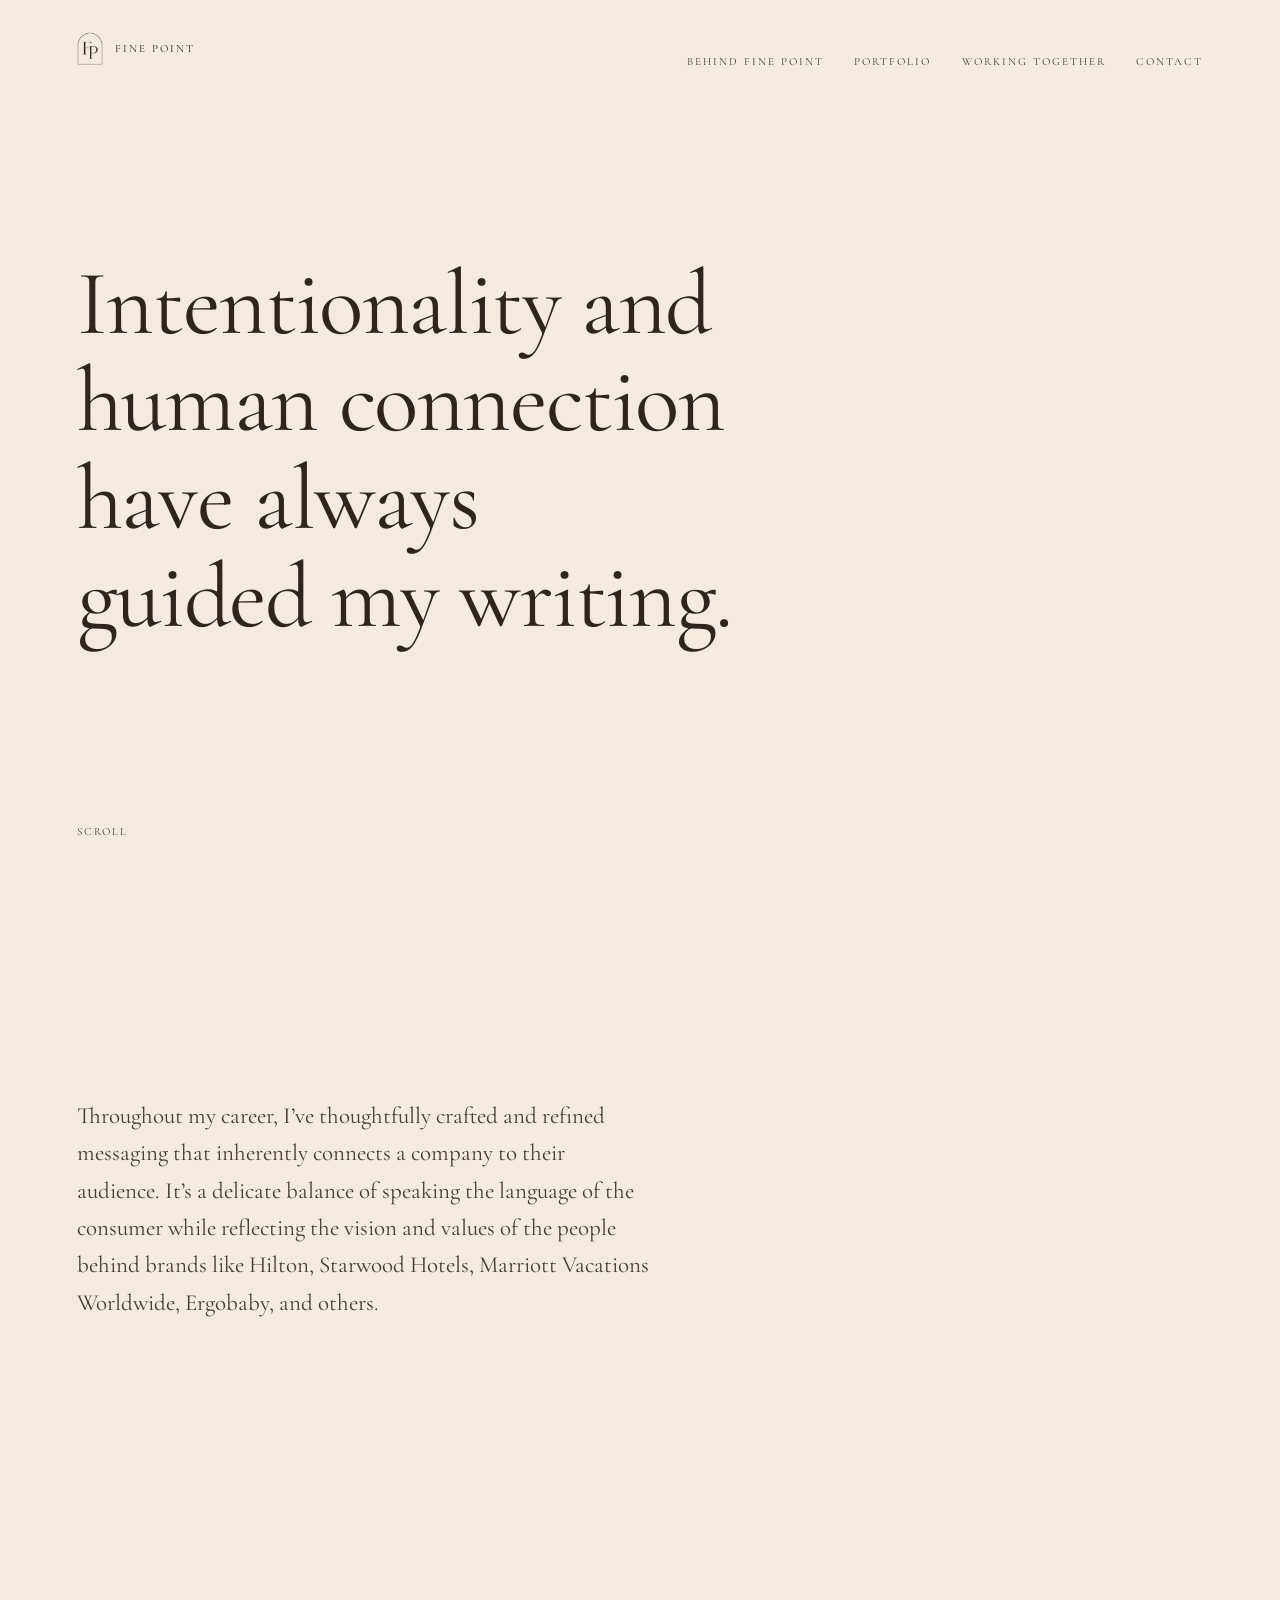
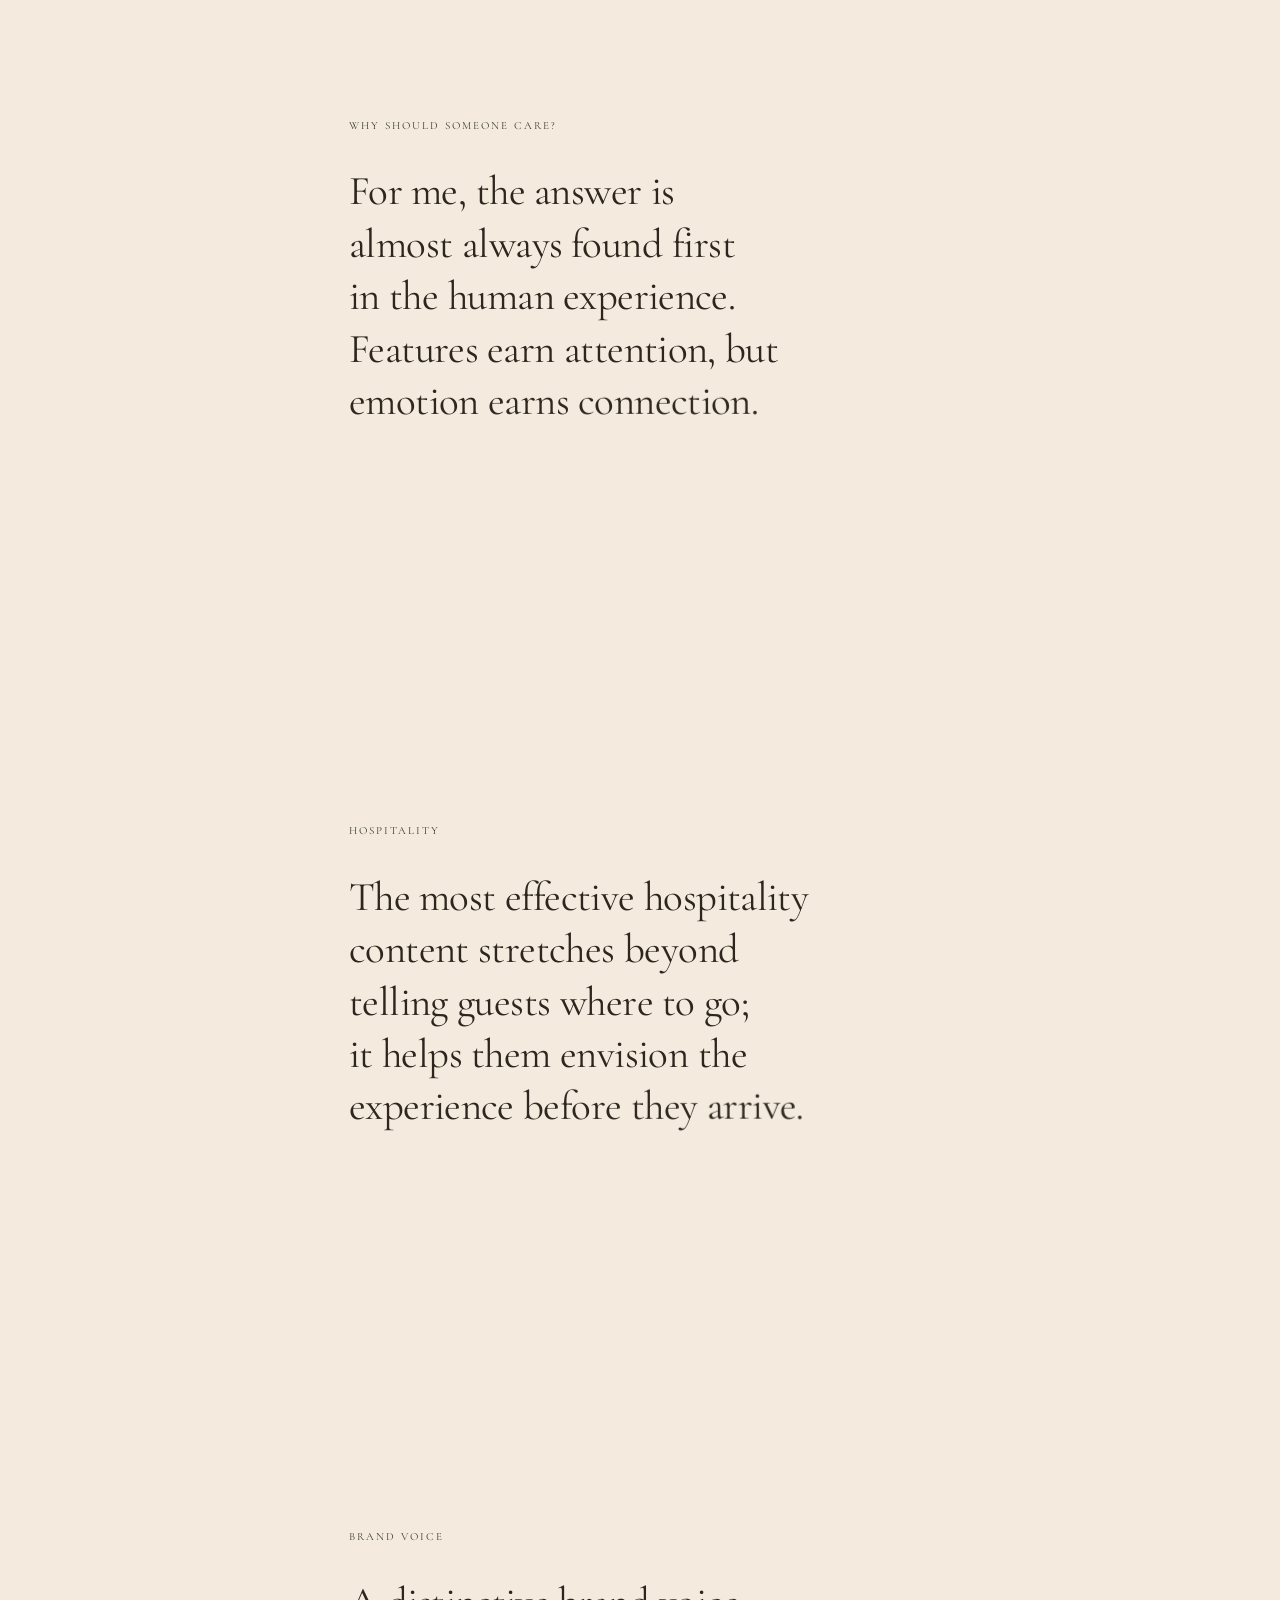
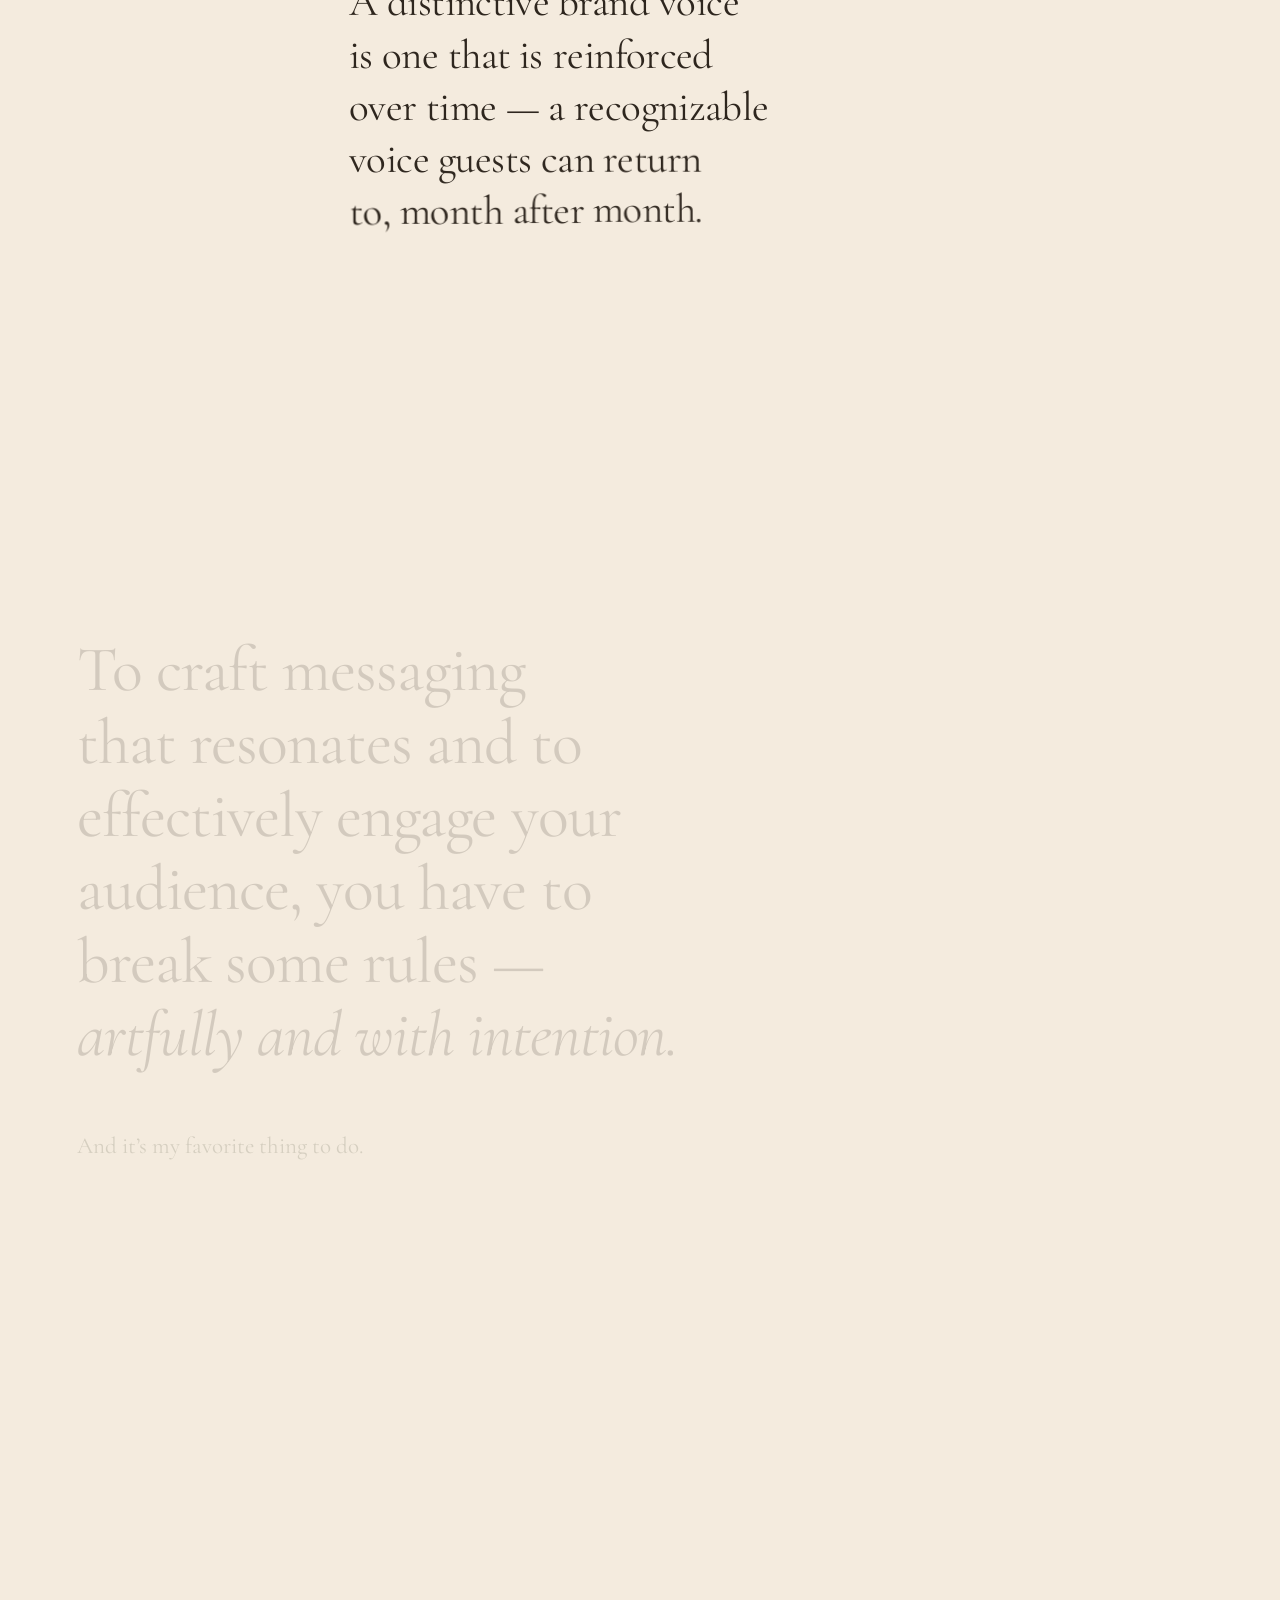
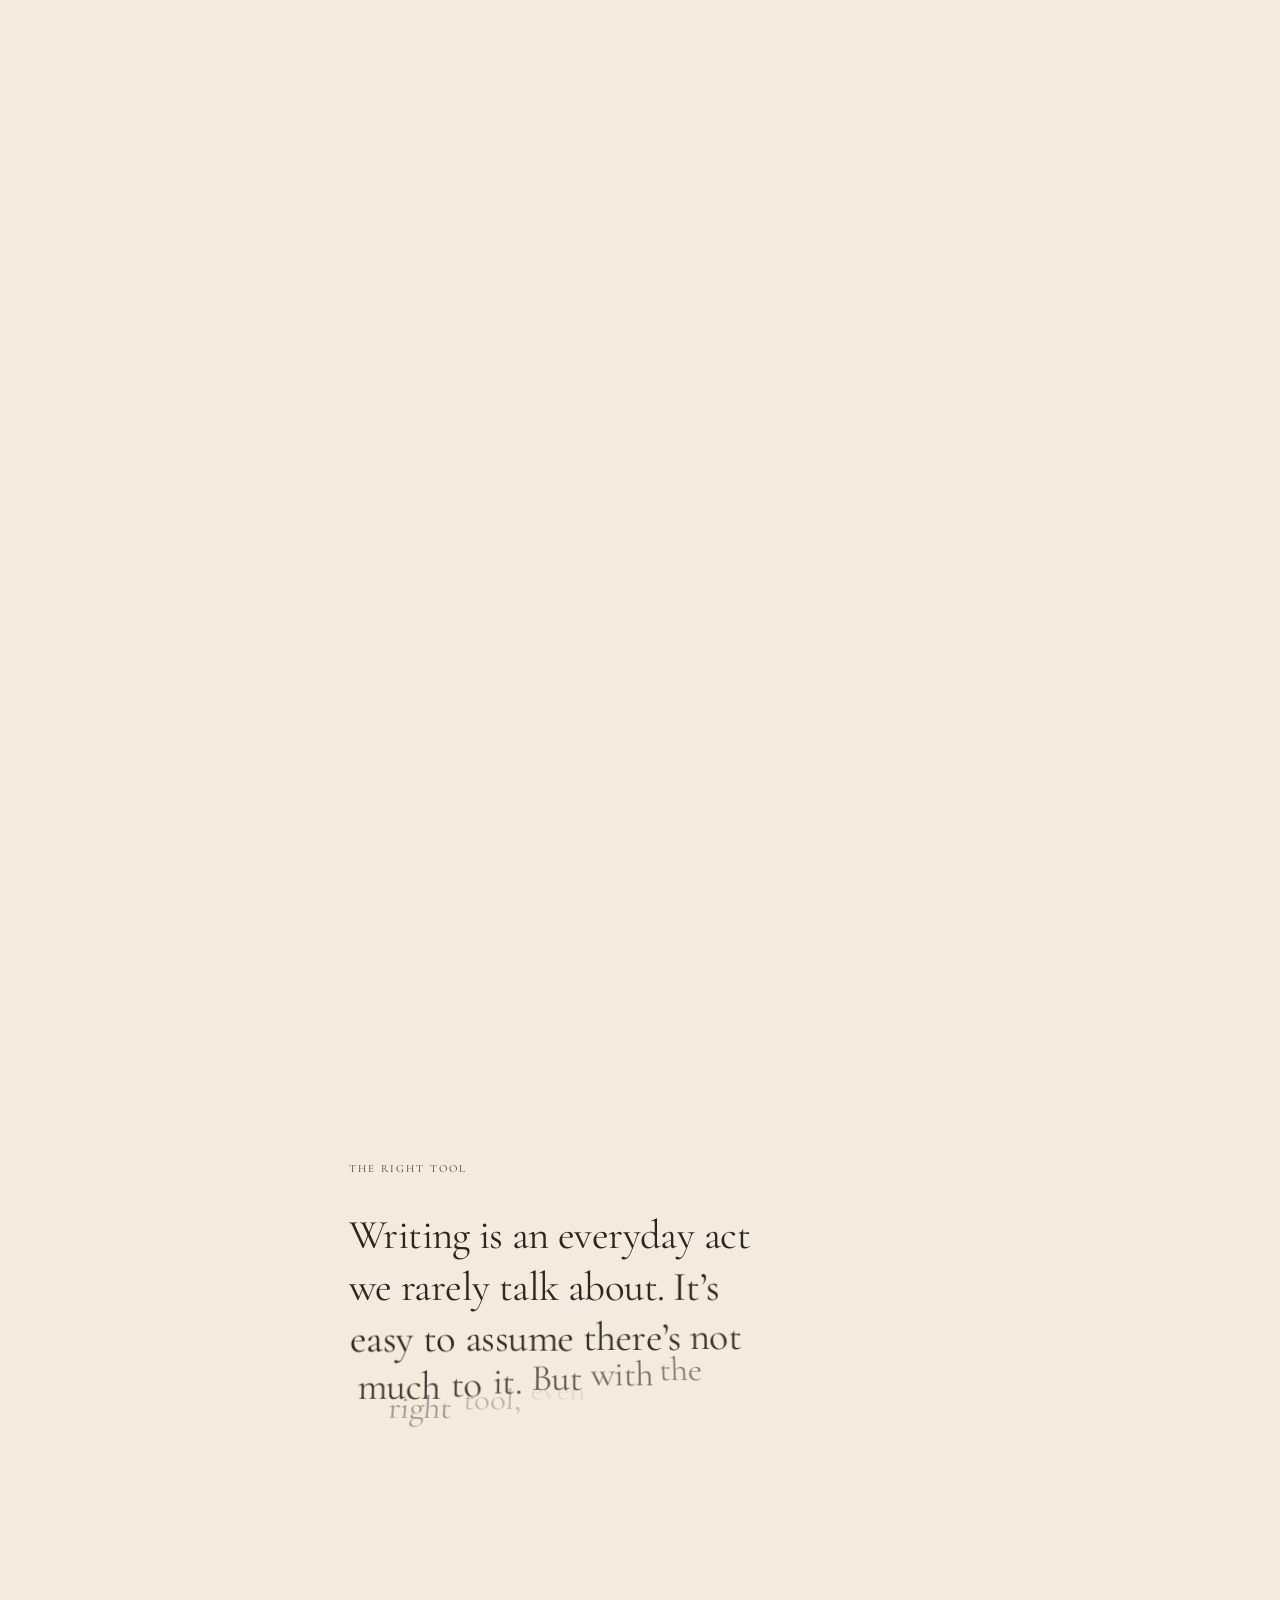
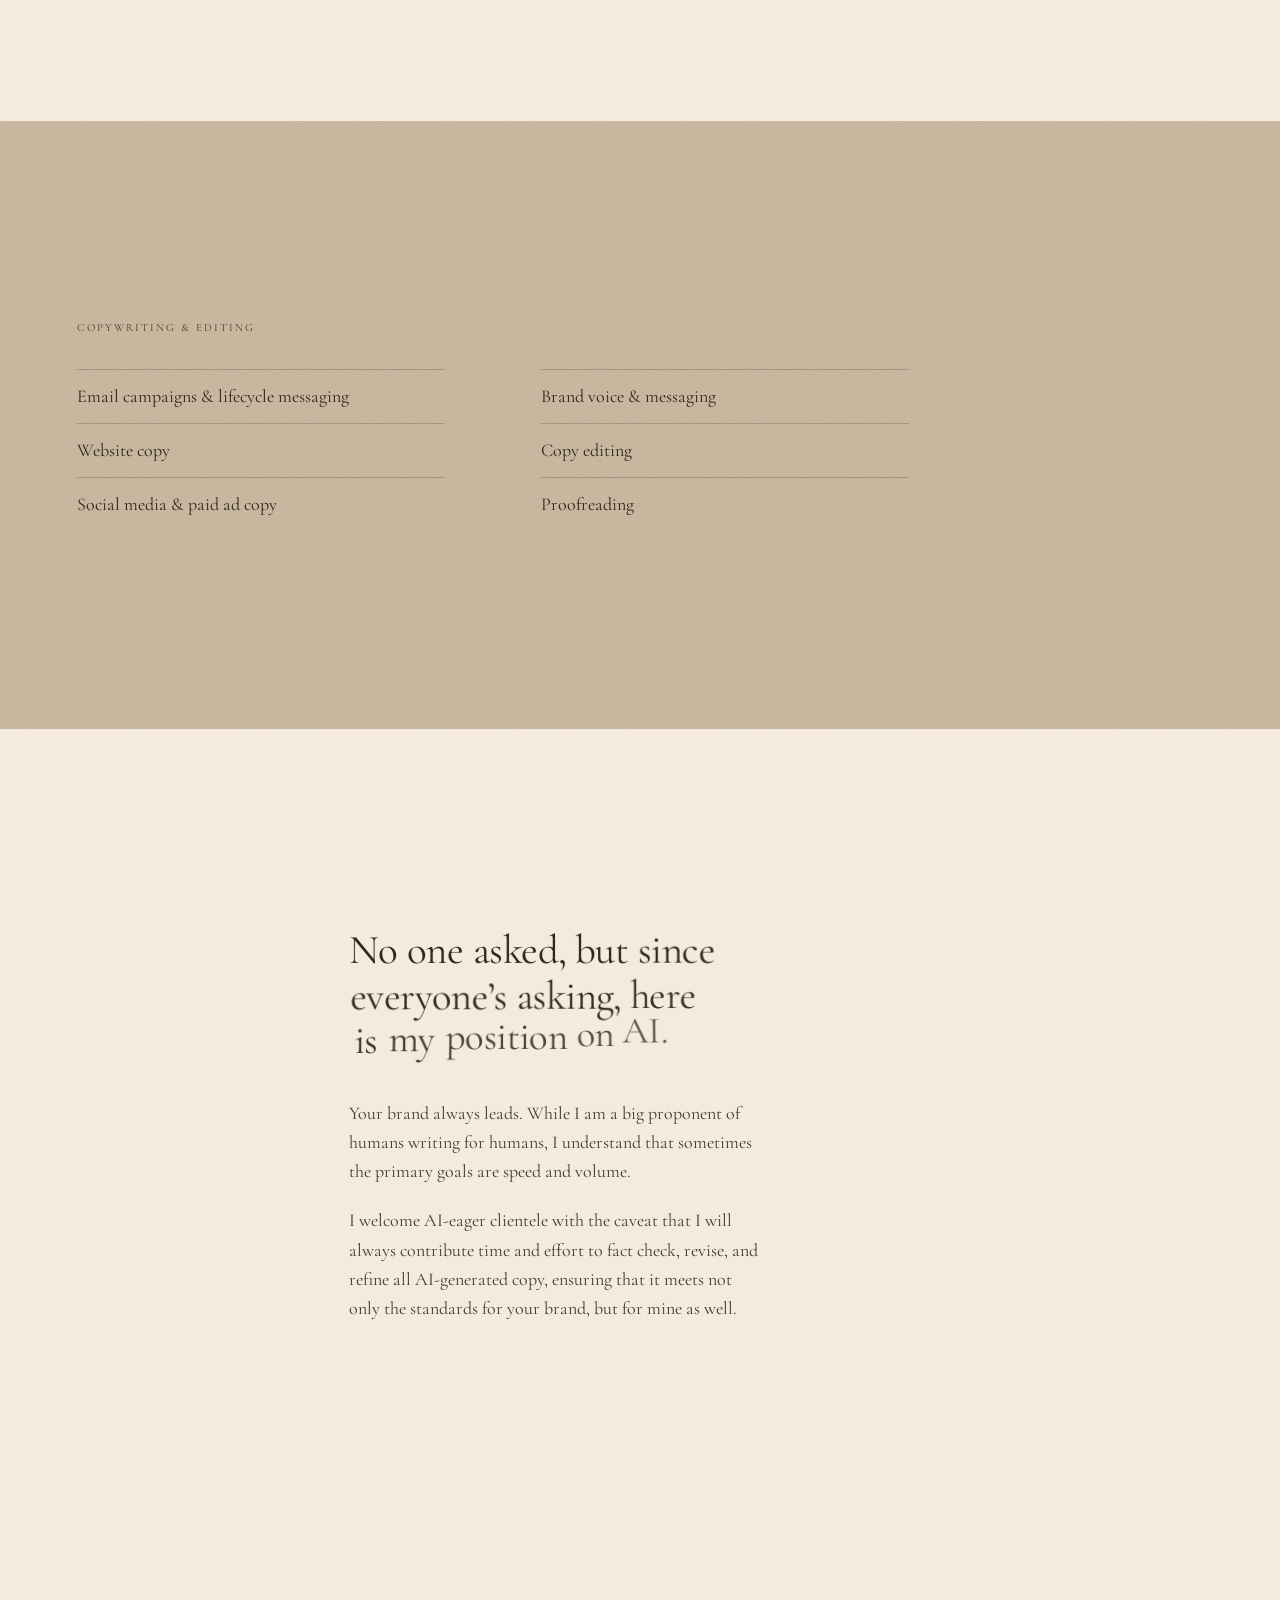
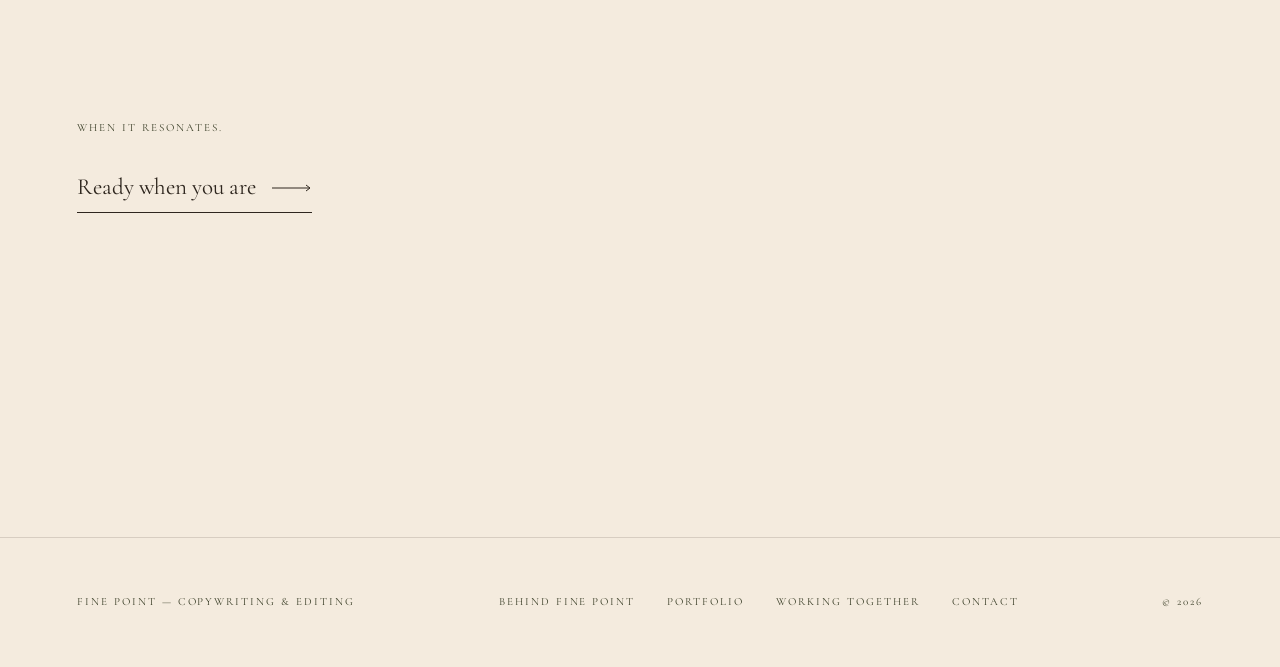
==== commit b127b666: "Homepage: strip hero pen/box + signature, remove photos, one-colour (accent=ink), drop portfolio pie" ====
--- a/index.html
+++ b/index.html
@@ -4,6 +4,5 @@
         var d = document.documentElement;
         if (!d.classList.contains('motion-ready')) d.classList.remove('js');
       }, 2500);
-    </script><link rel="alternate" type="application/rss+xml" title="Fine Point — Journal" href="/rss.xml"><script type="application/ld+json">{"@context":"https://schema.org","@type":"ProfessionalService","name":"Fine Point","description":"Copywriting and editing for brands that want messaging with intention. Hospitality, consumer goods, and lifecycle marketing.","url":"https://finepointcopy.com","image":"https://finepointcopy.com/og.png","founder":{"@type":"Person","name":"Jordan Nicole","jobTitle":"Copywriter"},"serviceType":["Copywriting","Copy editing","Proofreading","Brand voice & messaging","Email campaigns & lifecycle messaging","Website copy","Social media & paid ad copy"]}</script><link rel="stylesheet" href="/_astro/index.DqjZIXzO.css"><link rel="stylesheet" href="/_astro/SiteFooter.D6FM3iqY.css"><style>@layer astro.images{:where([data-astro-image]){height:auto}:where([data-astro-image=full-width]){width:100%}:where([data-astro-image=constrained]){max-width:100%}[data-astro-image-fit=fill]{object-fit:fill}[data-astro-image-fit=contain]{object-fit:contain}[data-astro-image-fit=cover]{object-fit:cover}[data-astro-image-fit=scale-down]{object-fit:scale-down}[data-astro-image-pos=top]{object-position:top}[data-astro-image-pos=bottom]{object-position:bottom}[data-astro-image-pos=left]{object-position:left}[data-astro-image-pos=right]{object-position:right}[data-astro-image-pos=center]{object-position:center}[data-astro-image-pos=top-bottom]{object-position:top bottom}[data-astro-image-pos=top-left]{object-position:top left}[data-astro-image-pos=top-right]{object-position:top right}[data-astro-image-pos=top-center]{object-position:top center}[data-astro-image-pos=bottom-top]{object-position:bottom top}[data-astro-image-pos=bottom-left]{object-position:bottom left}[data-astro-image-pos=bottom-right]{object-position:bottom right}[data-astro-image-pos=bottom-center]{object-position:bottom center}[data-astro-image-pos=left-top]{object-position:left top}[data-astro-image-pos=left-bottom]{object-position:left bottom}[data-astro-image-pos=left-right]{object-position:left right}[data-astro-image-pos=left-center]{object-position:left center}[data-astro-image-pos=right-top]{object-position:right top}[data-astro-image-pos=right-bottom]{object-position:right bottom}[data-astro-image-pos=right-left]{object-position:right left}[data-astro-image-pos=right-center]{object-position:right center}[data-astro-image-pos=center-top]{object-position:center top}[data-astro-image-pos=center-bottom]{object-position:center bottom}[data-astro-image-pos=center-left]{object-position:center left}[data-astro-image-pos=center-right]{object-position:center right}}
-.brandimg[data-astro-cid-slngb6bo]{width:100%;height:100%;display:block;position:relative}.brandimg__layer[data-astro-cid-slngb6bo]{object-fit:cover;width:100%;height:100%;position:absolute;inset:0}.brandimg__duo[data-astro-cid-slngb6bo]{transition:opacity .7s var(--ease-out)}@media (hover:hover){.brandimg[data-astro-cid-slngb6bo]:hover .brandimg__duo[data-astro-cid-slngb6bo]{opacity:0}}
-</style></head><body><a class="skip" href="#main">Skip to content</a><header class="masthead masthead--overlay" data-astro-cid-v3lsk6py><div class="shell masthead__inner" data-astro-cid-v3lsk6py><a class="wordmark" href="/" aria-label="Fine Point — home" data-astro-cid-v3lsk6py><span class="wordmark__mark" aria-hidden="true" data-astro-cid-v3lsk6py></span><span class="wordmark__name" data-astro-cid-v3lsk6py>Fine Point</span></a><nav class="nav" aria-label="Primary" data-astro-cid-v3lsk6py><a href="/about" data-astro-cid-v3lsk6py>Behind Fine Point</a><a href="/portfolio" data-astro-cid-v3lsk6py>Portfolio</a><a href="/working-together" data-astro-cid-v3lsk6py>Working together</a><a href="/contact" data-astro-cid-v3lsk6py>Contact</a></nav></div></header><main id="main" data-astro-cid-lcdefpme><section class="beat beat--full arrival" data-arrival data-astro-cid-lcdefpme><div class="shell arrival__grid" data-astro-cid-lcdefpme><div class="arrival__stage" data-arrival-paper data-astro-cid-lcdefpme><div class="arrival__paper" data-astro-cid-lcdefpme><span class="label arrival__mark" data-astro-cid-lcdefpme>Fine Point</span><span class="sig" data-astro-cid-lcdefpme><svg class="sig__ink" data-sig viewBox="0 0 172.6 37" role="img" aria-label="Jordan Nicole" data-astro-cid-lcdefpme><path class="sig__stroke" data-sig-path d="M11,26 C11.0,26.0 9.6,24.2 9.0,23.0 C8.3,21.6 7.5,19.8 7.0,18.0 C6.5,16.1 6.2,14.0 6.0,12.0 C5.8,10.0 5.7,7.6 6.0,6.0 C6.2,4.8 6.4,3.7 7.0,3.0 C7.5,2.4 8.3,2.2 9.0,2.0 C9.7,1.9 10.5,1.8 11.0,2.0 C11.4,2.2 11.7,2.5 12.0,3.0 C12.4,3.7 12.8,5.0 13.0,6.0 C13.2,7.0 13.1,7.9 13.0,9.0 C12.9,10.5 12.5,12.1 12.0,14.0 C11.3,16.6 9.9,20.3 9.0,23.0 C8.3,25.2 7.5,27.3 7.0,29.0 C6.6,30.2 6.4,31.1 6.0,32.0 C5.7,32.8 5.5,33.5 5.0,34.0 C4.5,34.5 3.5,35.1 3.0,35.0 C2.6,34.9 2.2,34.4 2.0,34.0 C1.8,33.5 1.9,32.7 2.0,32.0 C2.1,31.1 2.5,30.0 3.0,29.0 C3.5,28.0 4.3,26.9 5.0,26.0 C5.6,25.2 6.2,24.6 7.0,24.0 C7.9,23.3 8.9,22.6 10.0,22.0 C11.2,21.3 14.0,20.0 14.0,20.0" data-astro-cid-lcdefpme></path><path class="sig__stroke" data-sig-path d="M18.8,14 C18.8,14.0 17.4,13.8 16.8,14.0 C16.1,14.2 15.3,14.6 14.8,15.0 C14.3,15.3 14.1,15.6 13.8,16.0 C13.4,16.5 12.9,17.3 12.8,18.0 C12.6,18.6 12.6,19.4 12.8,20.0 C12.9,20.7 13.3,21.5 13.8,22.0 C14.3,22.5 15.1,22.8 15.8,23.0 C16.4,23.1 17.1,23.1 17.8,23.0 C18.4,22.8 19.2,22.4 19.8,22.0 C20.2,21.7 20.5,21.4 20.8,21.0 C21.1,20.5 21.6,19.7 21.8,19.0 C21.9,18.4 21.9,17.6 21.8,17.0 C21.6,16.3 21.3,15.5 20.8,15.0 C20.3,14.5 19.3,13.9 18.8,14.0 C18.3,14.1 17.9,14.6 17.8,15.0 C17.5,15.5 17.6,16.4 17.8,17.0 C17.9,17.7 18.3,18.5 18.8,19.0 C19.3,19.5 20.0,19.8 20.8,20.0 C21.6,20.2 22.9,20.2 23.8,20.0 C24.5,19.8 25.2,19.4 25.8,19.0 C26.2,18.7 26.8,18.0 26.8,18.0" data-astro-cid-lcdefpme></path><path class="sig__stroke" data-sig-path d="M26.2,18 C26.2,18.0 27.7,15.9 28.2,15.0 C28.6,14.3 29.0,13.0 29.2,13.0 C29.4,13.0 28.8,14.6 29.2,15.0 C29.6,15.4 31.5,14.7 32.2,15.0 C32.7,15.2 33.0,15.6 33.2,16.0 C33.4,16.5 33.3,17.3 33.2,18.0 C33.0,18.9 32.3,20.3 32.2,21.0 C32.1,21.4 32.1,21.7 32.2,22.0 C32.4,22.4 32.8,22.9 33.2,23.0 C33.5,23.1 33.8,23.1 34.2,23.0 C34.8,22.9 35.7,22.4 36.2,22.0 C36.6,21.7 36.8,21.4 37.2,21.0 C37.8,20.3 39.2,18.0 39.2,18.0" data-astro-cid-lcdefpme></path><path class="sig__stroke" data-sig-path d="M48.6,17 C48.6,17.0 48.1,15.5 47.6,15.0 C47.1,14.5 46.3,14.2 45.6,14.0 C45.0,13.8 44.3,13.8 43.6,14.0 C43.0,14.2 42.2,14.6 41.6,15.0 C41.2,15.3 40.9,15.6 40.6,16.0 C40.3,16.5 39.8,17.3 39.6,18.0 C39.5,18.6 39.5,19.4 39.6,20.0 C39.8,20.7 40.1,21.5 40.6,22.0 C41.1,22.5 42.0,22.8 42.6,23.0 C43.3,23.1 44.0,23.1 44.6,23.0 C45.3,22.8 46.1,22.5 46.6,22.0 C47.1,21.5 47.2,21.0 47.6,20.0 C48.9,17.0 53.6,2.0 53.6,2.0" data-astro-cid-lcdefpme></path><path class="sig__stroke" data-sig-path d="M49.6,14 C49.6,14.0 48.8,17.5 48.6,19.0 C48.5,20.1 48.4,21.3 48.6,22.0 C48.8,22.5 49.3,22.9 49.6,23.0 C50.0,23.1 50.3,23.1 50.6,23.0 C51.2,22.9 52.1,22.4 52.6,22.0 C53.1,21.7 53.3,21.4 53.6,21.0 C54.2,20.3 55.6,18.0 55.6,18.0" data-astro-cid-lcdefpme></path><path class="sig__stroke" data-sig-path d="M65.4,17 C65.4,17.0 64.9,15.5 64.4,15.0 C63.9,14.5 63.1,14.2 62.4,14.0 C61.8,13.8 61.1,13.8 60.4,14.0 C59.8,14.2 59.0,14.6 58.4,15.0 C58.0,15.3 57.7,15.6 57.4,16.0 C57.1,16.5 56.6,17.3 56.4,18.0 C56.3,18.6 56.3,19.4 56.4,20.0 C56.6,20.7 56.9,21.5 57.4,22.0 C57.9,22.5 58.8,22.8 59.4,23.0 C60.1,23.1 60.8,23.1 61.4,23.0 C62.1,22.8 62.9,22.5 63.4,22.0 C63.9,21.5 64.1,20.9 64.4,20.0 C65.0,18.6 66.3,14.0 66.4,14.0 C66.5,14.0 65.6,17.5 65.4,19.0 C65.3,20.1 65.2,21.3 65.4,22.0 C65.6,22.5 66.1,22.9 66.4,23.0 C66.8,23.1 67.1,23.1 67.4,23.0 C68.0,22.9 68.9,22.4 69.4,22.0 C69.9,21.7 70.1,21.4 70.4,21.0 C71.0,20.3 72.4,18.0 72.4,18.0" data-astro-cid-lcdefpme></path><path class="sig__stroke" data-sig-path d="M73.2,18 C73.2,18.0 74.5,15.7 75.2,15.0 C75.8,14.5 76.7,13.9 77.2,14.0 C77.7,14.1 78.1,14.6 78.2,15.0 C78.4,15.3 78.3,15.6 78.2,16.0 C78.1,16.9 77.6,18.8 77.2,20.0 C76.9,21.1 76.2,23.0 76.2,23.0" data-astro-cid-lcdefpme></path><path class="sig__stroke" data-sig-path d="M77.2,20 C77.2,20.0 77.8,18.7 78.2,18.0 C78.8,17.1 79.5,15.7 80.2,15.0 C80.8,14.5 81.5,14.2 82.2,14.0 C82.9,13.8 83.7,13.8 84.2,14.0 C84.7,14.2 85.1,14.6 85.2,15.0 C85.5,15.5 85.4,16.3 85.2,17.0 C85.1,17.9 84.4,19.1 84.2,20.0 C84.1,20.7 84.0,21.5 84.2,22.0 C84.4,22.4 84.9,22.9 85.2,23.0 C85.5,23.1 85.9,23.1 86.2,23.0 C86.8,22.9 87.7,22.4 88.2,22.0 C88.7,21.7 88.9,21.4 89.2,21.0 C89.8,20.3 91.2,18.0 91.2,18.0" data-astro-cid-lcdefpme></path><path class="sig__stroke" data-sig-path d="M106.8,9 C106.8,9.0 105.3,8.5 104.8,8.0 C104.3,7.5 103.9,6.6 103.8,6.0 C103.7,5.6 103.7,5.4 103.8,5.0 C103.9,4.4 104.3,3.5 104.8,3.0 C105.3,2.5 106.2,2.1 106.8,2.0 C107.2,1.9 107.4,1.9 107.8,2.0 C108.4,2.1 109.3,2.5 109.8,3.0 C110.3,3.5 110.6,4.3 110.8,5.0 C111.0,5.7 110.9,6.2 110.8,7.0 C110.7,8.3 110.2,10.4 109.8,12.0 C109.5,13.4 109.2,14.5 108.8,16.0 C108.3,18.0 106.8,23.0 106.8,23.0" data-astro-cid-lcdefpme></path><path class="sig__stroke" data-sig-path d="M108.8,16 C108.8,16.0 110.8,10.2 111.8,8.0 C112.5,6.4 113.2,4.9 113.8,4.0 C114.2,3.5 114.4,3.3 114.8,3.0 C115.3,2.6 116.1,2.2 116.8,2.0 C117.5,1.9 118.2,1.9 118.8,2.0 C119.5,2.2 120.3,2.5 120.8,3.0 C121.3,3.5 121.6,4.3 121.8,5.0 C122.0,5.7 121.9,6.2 121.8,7.0 C121.7,8.3 121.2,10.2 120.8,12.0 C120.3,14.2 119.1,17.1 118.8,19.0 C118.6,20.2 118.5,21.3 118.8,22.0 C119.0,22.5 119.4,22.9 119.8,23.0 C120.1,23.1 120.4,23.1 120.8,23.0 C121.4,22.9 122.3,22.4 122.8,22.0 C123.2,21.7 123.4,21.4 123.8,21.0 C124.4,20.3 125.8,18.0 125.8,18.0" data-astro-cid-lcdefpme></path><path class="sig__stroke" data-sig-path d="M123.3,9 C123.3,9.0 123.1,9.8 123.3,10.0 C123.5,10.2 124.1,10.2 124.3,10.0 C124.5,9.8 124.5,9.2 124.3,9.0 C124.1,8.8 123.3,9.0 123.3,9.0" data-astro-cid-lcdefpme></path><path class="sig__stroke" data-sig-path d="M120.3,18 C120.3,18.0 122.2,14.0 122.3,14.0 C122.4,14.1 120.5,18.5 120.3,20.0 C120.2,20.8 120.1,21.5 120.3,22.0 C120.5,22.4 120.9,22.9 121.3,23.0 C121.6,23.1 121.9,23.1 122.3,23.0 C122.8,22.9 123.8,22.4 124.3,22.0 C124.7,21.7 124.9,21.4 125.3,21.0 C125.9,20.3 127.3,18.0 127.3,18.0" data-astro-cid-lcdefpme></path><path class="sig__stroke" data-sig-path d="M135.7,16 C135.7,16.0 135.8,15.3 135.7,15.0 C135.5,14.6 135.1,14.2 134.7,14.0 C134.2,13.8 133.3,13.8 132.7,14.0 C132.0,14.2 131.2,14.6 130.7,15.0 C130.3,15.3 130.0,15.6 129.7,16.0 C129.3,16.5 128.8,17.3 128.7,18.0 C128.5,18.6 128.5,19.4 128.7,20.0 C128.8,20.7 129.2,21.5 129.7,22.0 C130.2,22.5 130.9,22.8 131.7,23.0 C132.6,23.2 133.7,23.3 134.7,23.0 C135.7,22.7 136.8,21.8 137.7,21.0 C138.5,20.2 139.7,18.0 139.7,18.0" data-astro-cid-lcdefpme></path><path class="sig__stroke" data-sig-path d="M144.8,14 C144.8,14.0 143.4,13.8 142.8,14.0 C142.1,14.2 141.3,14.6 140.8,15.0 C140.3,15.3 140.1,15.6 139.8,16.0 C139.4,16.5 138.9,17.3 138.8,18.0 C138.6,18.6 138.6,19.4 138.8,20.0 C138.9,20.7 139.3,21.5 139.8,22.0 C140.3,22.5 141.1,22.8 141.8,23.0 C142.4,23.1 143.1,23.1 143.8,23.0 C144.4,22.8 145.2,22.4 145.8,22.0 C146.2,21.7 146.5,21.4 146.8,21.0 C147.1,20.5 147.6,19.7 147.8,19.0 C147.9,18.4 147.9,17.6 147.8,17.0 C147.6,16.3 147.3,15.5 146.8,15.0 C146.3,14.5 145.3,13.9 144.8,14.0 C144.3,14.1 143.9,14.6 143.8,15.0 C143.5,15.5 143.6,16.4 143.8,17.0 C143.9,17.7 144.3,18.5 144.8,19.0 C145.3,19.5 146.0,19.8 146.8,20.0 C147.6,20.2 148.9,20.2 149.8,20.0 C150.5,19.8 151.2,19.4 151.8,19.0 C152.2,18.7 152.8,18.0 152.8,18.0" data-astro-cid-lcdefpme></path><path class="sig__stroke" data-sig-path d="M152.2,18 C152.2,18.0 153.5,16.1 154.2,15.0 C155.1,13.6 156.5,11.3 157.2,10.0 C157.6,9.2 157.9,8.8 158.2,8.0 C158.6,7.1 159.1,5.9 159.2,5.0 C159.3,4.3 159.4,3.5 159.2,3.0 C159.0,2.6 158.6,2.1 158.2,2.0 C157.7,1.9 156.7,2.5 156.2,3.0 C155.7,3.5 155.5,4.2 155.2,5.0 C154.8,6.1 154.5,7.5 154.2,9.0 C153.8,11.0 153.4,13.8 153.2,16.0 C153.1,18.1 152.7,20.9 153.2,22.0 C153.4,22.5 153.8,22.9 154.2,23.0 C154.5,23.1 154.8,23.1 155.2,23.0 C155.8,22.9 156.7,22.4 157.2,22.0 C157.6,21.7 157.8,21.4 158.2,21.0 C158.8,20.3 160.2,18.0 160.2,18.0" data-astro-cid-lcdefpme></path><path class="sig__stroke" data-sig-path d="M161.6,21 C161.6,21.0 163.1,20.4 163.6,20.0 C164.0,19.7 164.3,19.4 164.6,19.0 C165.0,18.5 165.4,17.7 165.6,17.0 C165.8,16.4 165.8,15.5 165.6,15.0 C165.4,14.6 165.0,14.2 164.6,14.0 C164.3,13.9 164.0,13.9 163.6,14.0 C163.0,14.1 162.1,14.5 161.6,15.0 C161.1,15.5 160.8,16.2 160.6,17.0 C160.4,17.9 160.4,19.1 160.6,20.0 C160.8,20.8 161.1,21.5 161.6,22.0 C162.1,22.5 162.9,22.8 163.6,23.0 C164.3,23.1 164.9,23.1 165.6,23.0 C166.3,22.8 167.1,22.4 167.6,22.0 C168.0,21.7 168.2,21.4 168.6,21.0 C169.2,20.3 170.6,18.0 170.6,18.0" data-astro-cid-lcdefpme></path></svg><svg class="sig__pen" data-pen viewBox="0 0 26 156" aria-hidden="true" focusable="false" data-astro-cid-lcdefpme><path class="pen__barrel" d="M8 5h10a2 2 0 0 1 2 2v99H6V7a2 2 0 0 1 2-2z" data-astro-cid-lcdefpme></path><line class="pen__facet" x1="13" y1="6" x2="13" y2="106" data-astro-cid-lcdefpme></line><rect class="pen__ferrule" x="6" y="106" width="14" height="9" data-astro-cid-lcdefpme></rect><path class="pen__wood" d="M6 115h14l-4 27h-6z" data-astro-cid-lcdefpme></path><path class="pen__nib" d="M11 142h4l-2 14z" data-astro-cid-lcdefpme></path></svg></span></div></div><div class="arrival__text" data-astro-cid-lcdefpme><p class="label arrival__eyebrow" data-arrival-eyebrow data-astro-cid-lcdefpme>Copywriting &amp; Editing</p><h1 class="display hero-line arrival__line" data-arrival-line data-astro-cid-lcdefpme>Intentionality and human connection have always guided my writing.</h1></div></div><div class="arrival__cursor" data-cursor-pencil aria-hidden="true" data-astro-cid-lcdefpme><svg viewBox="0 0 26 156" focusable="false" data-astro-cid-lcdefpme><path class="pen__barrel" d="M8 5h10a2 2 0 0 1 2 2v99H6V7a2 2 0 0 1 2-2z" data-astro-cid-lcdefpme></path><line class="pen__facet" x1="13" y1="6" x2="13" y2="106" data-astro-cid-lcdefpme></line><rect class="pen__ferrule" x="6" y="106" width="14" height="9" data-astro-cid-lcdefpme></rect><path class="pen__wood" d="M6 115h14l-4 27h-6z" data-astro-cid-lcdefpme></path><path class="pen__nib" d="M11 142h4l-2 14z" data-astro-cid-lcdefpme></path></svg></div><div class="shell arrival__cue" data-astro-cid-lcdefpme><span class="label reveal" data-astro-cid-lcdefpme>Scroll</span></div></section><section class="beat credibility" data-astro-cid-lcdefpme><div class="shell credibility__grid" data-astro-cid-lcdefpme><div class="credibility__text" data-astro-cid-lcdefpme><p class="lede reveal" data-astro-cid-lcdefpme>Throughout my career, I’ve thoughtfully crafted and refined messaging that inherently connects a company to their audience. It’s a delicate balance of speaking the language of the consumer while reflecting the vision and values of the people behind brands like Hilton, Starwood Hotels, Marriott Vacations Worldwide, ADHD Online, Ergobaby, and others.</p></div><figure class="photo photo--graded credibility__photo reveal" data-parallax data-astro-cid-lcdefpme><img src="/_astro/fp-3021.DNdr3tmw_SoTDB.webp" srcset="/_astro/fp-3021.DNdr3tmw_1yp0bW.webp 480w, /_astro/fp-3021.DNdr3tmw_Z1cGsLC.webp 760w, /_astro/fp-3021.DNdr3tmw_ZBLJGu.webp 1100w" alt="Fine Point business cards fanned across a wooden desk beside a passport." sizes="(max-width: 900px) 92vw, 40vw" loading="lazy" data-astro-cid-lcdefpme="true" decoding="async" width="2560" height="1706"></figure></div></section><section class="beat weave" style="--ground: var(--c-ergobaby)" data-astro-cid-lcdefpme><div class="shell weave__principle" data-astro-cid-lcdefpme><div class="weave__aura" data-weave-aura aria-hidden="true" data-astro-cid-lcdefpme><img src="/_astro/duo-ergobaby.BsVtC9Xb_Z1hTU39.webp" alt loading="lazy" data-astro-cid-lcdefpme="true" decoding="async" width="760" height="760" class="weave__aura-img"></div><p class="label weave__hook reveal" data-astro-cid-lcdefpme>Why should someone care?</p><p class="display weave__statement" data-lines data-astro-cid-lcdefpme>For me, the answer is almost always found first in the human experience. Features earn attention, but emotion earns connection.</p></div><div class="weave__example" data-astro-cid-lcdefpme><div class="work__frame" data-astro-cid-lcdefpme><a class="photo work__media" href="/portfolio/ergobaby-mesh/" data-clip data-astro-cid-lcdefpme><span class="brandimg" data-astro-cid-slngb6bo><img src="/_astro/brand-ergobaby.tcPvZtA-_hubCv.webp" srcset="/_astro/brand-ergobaby.tcPvZtA-_Z12HbF5.webp 520w, /_astro/brand-ergobaby.tcPvZtA-_jbDVB.webp 820w, /_astro/brand-ergobaby.tcPvZtA-_hubCv.webp 1000w" alt="A parent carrying their baby in an Ergobaby carrier." sizes="(max-width: 900px) 92vw, 52vw" loading="lazy" data-astro-cid-slngb6bo="true" decoding="async" width="1000" height="1000" class="brandimg__layer brandimg__color"><img src="/_astro/duo-ergobaby.BsVtC9Xb_17UTgx.webp" srcset="/_astro/duo-ergobaby.BsVtC9Xb_ZtG4bC.webp 520w, /_astro/duo-ergobaby.BsVtC9Xb_Z13q13w.webp 820w, /_astro/duo-ergobaby.BsVtC9Xb_17UTgx.webp 1000w" alt aria-hidden="true" sizes="(max-width: 900px) 92vw, 52vw" loading="lazy" data-astro-cid-slngb6bo="true" decoding="async" width="1000" height="1000" class="brandimg__layer brandimg__duo"></span></a></div><div class="work__body" data-astro-cid-lcdefpme><p class="label work__client reveal" data-astro-cid-lcdefpme>Ergobaby</p><p class="display work__line" data-lines data-astro-cid-lcdefpme>Breathability was the product feature. Connection was the story.</p><p class="label work__format reveal" data-astro-cid-lcdefpme>Consumer · Cross-channel campaign</p><a class="cta work__cta reveal" href="/portfolio/ergobaby-mesh/" data-astro-cid-lcdefpme><span data-astro-cid-lcdefpme>See the work</span><svg viewBox="0 0 40 8" aria-hidden="true" focusable="false" data-astro-cid-lcdefpme><path d="M0 4h38M34 1l4 3-4 3" fill="none" stroke="currentColor" stroke-width="1" data-astro-cid-lcdefpme></path></svg></a></div></div></section><section class="beat weave" style="--ground: var(--c-madera)" data-astro-cid-lcdefpme><div class="shell weave__principle" data-astro-cid-lcdefpme><div class="weave__aura weave__aura--flip" data-weave-aura aria-hidden="true" data-astro-cid-lcdefpme><img src="/_astro/duo-madera.DsU5wHiO_ZVqNgx.webp" alt loading="lazy" data-astro-cid-lcdefpme="true" decoding="async" width="760" height="428" class="weave__aura-img"></div><p class="label weave__hook reveal" data-astro-cid-lcdefpme>Hospitality</p><p class="display weave__statement" data-lines data-astro-cid-lcdefpme>The most effective hospitality content stretches beyond telling guests where to go; it helps them envision the experience before they arrive.</p></div><div class="weave__example weave__example--flip" data-astro-cid-lcdefpme><div class="work__frame" data-astro-cid-lcdefpme><a class="photo work__media" href="/portfolio/hotel-madera/" data-clip data-astro-cid-lcdefpme><span class="brandimg" data-astro-cid-slngb6bo><img src="/_astro/brand-madera.Cc3GtIig_12c0jy.webp" srcset="/_astro/brand-madera.Cc3GtIig_Z1Ucsrc.webp 520w, /_astro/brand-madera.Cc3GtIig_Z2qbsrY.webp 820w, /_astro/brand-madera.Cc3GtIig_2to34k.webp 1200w" alt="A guest room at Hotel Madera, Washington, D.C." sizes="(max-width: 900px) 92vw, 52vw" loading="lazy" data-astro-cid-slngb6bo="true" decoding="async" width="1920" height="1080" class="brandimg__layer brandimg__color"><img src="/_astro/duo-madera.DsU5wHiO_xzTUn.webp" srcset="/_astro/duo-madera.DsU5wHiO_ZnF248.webp 520w, /_astro/duo-madera.DsU5wHiO_IKB18.webp 820w, /_astro/duo-madera.DsU5wHiO_2ddShx.webp 1200w" alt aria-hidden="true" sizes="(max-width: 900px) 92vw, 52vw" loading="lazy" data-astro-cid-slngb6bo="true" decoding="async" width="1920" height="1080" class="brandimg__layer brandimg__duo"></span></a></div><div class="work__body" data-astro-cid-lcdefpme><p class="label work__client reveal" data-astro-cid-lcdefpme>Hotel Madera</p><p class="display work__line" data-lines data-astro-cid-lcdefpme>Positioning a boutique hotel as a trusted guide to the city’s cultural institutions.</p><p class="label work__format reveal" data-astro-cid-lcdefpme>Editorial blog · Washington, D.C.</p><a class="cta work__cta reveal" href="/portfolio/hotel-madera/" data-astro-cid-lcdefpme><span data-astro-cid-lcdefpme>See the work</span><svg viewBox="0 0 40 8" aria-hidden="true" focusable="false" data-astro-cid-lcdefpme><path d="M0 4h38M34 1l4 3-4 3" fill="none" stroke="currentColor" stroke-width="1" data-astro-cid-lcdefpme></path></svg></a></div></div></section><section class="beat weave" style="--ground: var(--c-treehouse)" data-astro-cid-lcdefpme><div class="shell weave__principle" data-astro-cid-lcdefpme><div class="weave__aura" data-weave-aura aria-hidden="true" data-astro-cid-lcdefpme><img src="/_astro/duo-treehouse.BV3gjIBm_1roctH.webp" alt loading="lazy" data-astro-cid-lcdefpme="true" decoding="async" width="760" height="1014" class="weave__aura-img"></div><p class="label weave__hook reveal" data-astro-cid-lcdefpme>Brand voice</p><p class="display weave__statement" data-lines data-astro-cid-lcdefpme>A distinctive brand voice is one that is reinforced over time — a recognizable voice guests can return to, month after month.</p></div><div class="weave__example" data-astro-cid-lcdefpme><div class="work__frame" data-astro-cid-lcdefpme><a class="photo work__media" href="/portfolio/treehouse-monthly-happenings/" data-clip data-astro-cid-lcdefpme><span class="brandimg" data-astro-cid-slngb6bo><img src="/_astro/brand-treehouse.Dx7wgxzY_1xcFsi.webp" srcset="/_astro/brand-treehouse.Dx7wgxzY_QkB1b.webp 520w, /_astro/brand-treehouse.Dx7wgxzY_Z3mpLk.webp 820w, /_astro/brand-treehouse.Dx7wgxzY_IYaOe.webp 1200w" alt="The Nest rooftop at Treehouse Hotel, London." sizes="(max-width: 900px) 92vw, 52vw" loading="lazy" data-astro-cid-slngb6bo="true" decoding="async" width="1600" height="2135" class="brandimg__layer brandimg__color"><img src="/_astro/duo-treehouse.BV3gjIBm_Z2nTh8p.webp" srcset="/_astro/duo-treehouse.BV3gjIBm_Z3dLjq.webp 520w, /_astro/duo-treehouse.BV3gjIBm_Z29HCX3.webp 820w, /_astro/duo-treehouse.BV3gjIBm_sbz3K.webp 1200w" alt aria-hidden="true" sizes="(max-width: 900px) 92vw, 52vw" loading="lazy" data-astro-cid-slngb6bo="true" decoding="async" width="1600" height="2135" class="brandimg__layer brandimg__duo"></span></a></div><div class="work__body" data-astro-cid-lcdefpme><p class="label work__client reveal" data-astro-cid-lcdefpme>Treehouse Hotels, London</p><p class="display work__line" data-lines data-astro-cid-lcdefpme>Transforming a calendar of events into an editorial experience.</p><p class="label work__format reveal" data-astro-cid-lcdefpme>Editorial email series</p><a class="cta work__cta reveal" href="/portfolio/treehouse-monthly-happenings/" data-astro-cid-lcdefpme><span data-astro-cid-lcdefpme>See the work</span><svg viewBox="0 0 40 8" aria-hidden="true" focusable="false" data-astro-cid-lcdefpme><path d="M0 4h38M34 1l4 3-4 3" fill="none" stroke="currentColor" stroke-width="1" data-astro-cid-lcdefpme></path></svg></a></div></div></section><section class="beat beat--full turn" data-turn data-astro-cid-lcdefpme><div class="shell" data-astro-cid-lcdefpme><p class="display turn__line" data-astro-cid-lcdefpme><span class="turn__clause" data-word data-astro-cid-lcdefpme>To craft messaging that resonates </span><span class="turn__clause" data-word data-astro-cid-lcdefpme>and to effectively engage your audience, </span><span class="turn__clause" data-word data-astro-cid-lcdefpme>you have to break some rules — </span><span class="turn__clause em accent" data-word data-astro-cid-lcdefpme>artfully and with intention.</span></p><p class="turn__coda" data-word data-astro-cid-lcdefpme>And it’s my favorite thing to do.</p></div></section><section class="beat weave" style="--ground: var(--c-blackwing)" data-astro-cid-lcdefpme><div class="shell weave__principle" data-astro-cid-lcdefpme><div class="weave__aura weave__aura--flip" data-weave-aura aria-hidden="true" data-astro-cid-lcdefpme><img src="/_astro/duo-blackwing.DHnl7OyJ_Z1CTYy8.webp" alt loading="lazy" data-astro-cid-lcdefpme="true" decoding="async" width="760" height="760" class="weave__aura-img"></div><p class="label weave__hook reveal" data-astro-cid-lcdefpme>The right tool</p><p class="display weave__statement" data-lines data-astro-cid-lcdefpme>Writing is an everyday act we rarely talk about. It’s easy to assume there’s not much to it. But with the right tool, even something simple feels different.</p></div><div class="weave__example weave__example--flip" data-astro-cid-lcdefpme><div class="work__frame" data-astro-cid-lcdefpme><a class="photo work__media" href="/portfolio" data-clip data-astro-cid-lcdefpme><span class="brandimg" data-astro-cid-slngb6bo><img src="/_astro/brand-blackwing.pyGtiaJd_1peW6p.webp" srcset="/_astro/brand-blackwing.pyGtiaJd_DMIsA.webp 520w, /_astro/brand-blackwing.pyGtiaJd_ZVeJYd.webp 820w, /_astro/brand-blackwing.pyGtiaJd_1peW6p.webp 1200w" alt="The Blackwing Pen on a writer’s desk." sizes="(max-width: 900px) 92vw, 52vw" loading="lazy" data-astro-cid-slngb6bo="true" decoding="async" width="1200" height="1200" class="brandimg__layer brandimg__color"><img src="/_astro/duo-blackwing.DHnl7OyJ_29wYxR.webp" srcset="/_astro/duo-blackwing.DHnl7OyJ_Z12ovg3.webp 520w, /_astro/duo-blackwing.DHnl7OyJ_Z1nKSUV.webp 820w, /_astro/duo-blackwing.DHnl7OyJ_29wYxR.webp 1200w" alt aria-hidden="true" sizes="(max-width: 900px) 92vw, 52vw" loading="lazy" data-astro-cid-slngb6bo="true" decoding="async" width="1200" height="1200" class="brandimg__layer brandimg__duo"></span></a></div><div class="work__body" data-astro-cid-lcdefpme><p class="label work__client reveal" data-astro-cid-lcdefpme>Blackwing</p><p class="display work__line" data-lines data-astro-cid-lcdefpme>Your ideas deserve to be set in stone, one gratifying click at a time.</p><p class="label work__format reveal" data-astro-cid-lcdefpme>Consumer · Pre-order email</p><a class="cta work__cta reveal" href="/portfolio" data-astro-cid-lcdefpme><span data-astro-cid-lcdefpme>See the work</span><svg viewBox="0 0 40 8" aria-hidden="true" focusable="false" data-astro-cid-lcdefpme><path d="M0 4h38M34 1l4 3-4 3" fill="none" stroke="currentColor" stroke-width="1" data-astro-cid-lcdefpme></path></svg></a></div></div></section><section class="beat ground--sand craft" data-astro-cid-lcdefpme><div class="shell" data-astro-cid-lcdefpme><h2 class="display craft__head reveal" data-astro-cid-lcdefpme>Copywriting &amp; Editing</h2><ul class="craft__list" data-astro-cid-lcdefpme><li class="craft__item reveal" data-astro-cid-lcdefpme><span data-astro-cid-lcdefpme>Email campaigns &amp; lifecycle messaging</span></li><li class="craft__item reveal" data-astro-cid-lcdefpme><span data-astro-cid-lcdefpme>Website copy</span></li><li class="craft__item reveal" data-astro-cid-lcdefpme><span data-astro-cid-lcdefpme>Social media &amp; paid ad copy</span></li><li class="craft__item reveal" data-astro-cid-lcdefpme><span data-astro-cid-lcdefpme>Brand voice &amp; messaging</span></li><li class="craft__item reveal" data-astro-cid-lcdefpme><span data-astro-cid-lcdefpme>Copy editing</span></li><li class="craft__item reveal" data-astro-cid-lcdefpme><span data-astro-cid-lcdefpme>Proofreading</span></li></ul></div></section><section class="beat voice" data-astro-cid-lcdefpme><div class="shell voice__grid" data-astro-cid-lcdefpme><div class="polaroid polaroid--flip voice__polaroid reveal" data-astro-cid-lcdefpme><figure class="photo photo--graded" data-astro-cid-lcdefpme><img src="/_astro/fp-3241.CiIDzx6Y_ZUEvFm.webp" srcset="/_astro/fp-3241.CiIDzx6Y_1rq7mC.webp 420w, /_astro/fp-3241.CiIDzx6Y_Z2h1kUl.webp 680w, /_astro/fp-3241.CiIDzx6Y_ZvqoNE.webp 960w" alt="Jordan Nicole, founder of Fine Point, photographed against a wall map." sizes="(max-width: 900px) 70vw, 30vw" loading="lazy" data-astro-cid-lcdefpme="true" decoding="async" width="2560" height="3840"></figure></div><div class="voice__text" data-astro-cid-lcdefpme><h2 class="display voice__head" data-lines data-astro-cid-lcdefpme>No one asked, but since everyone’s asking, here is my position on AI.</h2><div class="voice__body reveal" data-astro-cid-lcdefpme><p data-astro-cid-lcdefpme>Your brand always leads. While I am a big proponent of humans writing for humans, I understand that sometimes the primary goals are speed and volume.</p><p data-astro-cid-lcdefpme>I welcome AI-eager clientele with the caveat that I will always contribute time and effort to fact check, revise, and refine all AI-generated copy, ensuring that it meets not only the standards for your brand, but for mine as well.</p></div></div></div></section><section class="beat beat--full close" data-astro-cid-lcdefpme><div class="shell" data-astro-cid-lcdefpme><p class="display close__line" data-lines data-astro-cid-lcdefpme>When it resonates.</p><a class="cta cta--lg reveal" href="/contact" data-astro-cid-lcdefpme><span data-astro-cid-lcdefpme>Ready when you are</span><svg viewBox="0 0 40 8" aria-hidden="true" focusable="false" data-astro-cid-lcdefpme><path d="M0 4h38M34 1l4 3-4 3" fill="none" stroke="currentColor" stroke-width="1" data-astro-cid-lcdefpme></path></svg></a><p class="close__sign" data-sign aria-hidden="true" data-astro-cid-lcdefpme>Jordan Nicole</p></div></section></main><footer class="footer" data-astro-cid-nns7i3if><div class="shell footer__inner" data-astro-cid-nns7i3if><span class="label" data-astro-cid-nns7i3if>Fine Point — Copywriting &amp; Editing</span><nav class="footer__nav" aria-label="Footer" data-astro-cid-nns7i3if><a class="label" href="/about" data-astro-cid-nns7i3if>Behind Fine Point</a><a class="label" href="/portfolio" data-astro-cid-nns7i3if>Portfolio</a><a class="label" href="/working-together" data-astro-cid-nns7i3if>Working together</a><a class="label" href="/contact" data-astro-cid-nns7i3if>Contact</a></nav><span class="label" data-astro-cid-nns7i3if>&copy; 2026</span></div></footer><script type="module" src="/_astro/Base.astro_astro_type_script_index_0_lang.DINvxNES.js"></script></body></html>+    </script><link rel="alternate" type="application/rss+xml" title="Fine Point — Journal" href="/rss.xml"><script type="application/ld+json">{"@context":"https://schema.org","@type":"ProfessionalService","name":"Fine Point","description":"Copywriting and editing for brands that want messaging with intention. Hospitality, consumer goods, and lifecycle marketing.","url":"https://finepointcopy.com","image":"https://finepointcopy.com/og.png","founder":{"@type":"Person","name":"Jordan Nicole","jobTitle":"Copywriter"},"serviceType":["Copywriting","Copy editing","Proofreading","Brand voice & messaging","Email campaigns & lifecycle messaging","Website copy","Social media & paid ad copy"]}</script><link rel="stylesheet" href="/_astro/SiteFooter.Ct1k_0q7.css"><style>.arrival[data-astro-cid-lcdefpme]{position:relative;overflow:clip}.arrival__inner[data-astro-cid-lcdefpme]{align-items:center;display:grid}.arrival__line[data-astro-cid-lcdefpme]{max-width:20ch}.arrival__cue[data-astro-cid-lcdefpme]{position:absolute;inset-block-end:var(--space-lg);inset-inline:0}@media (width<=640px){.arrival__cue[data-astro-cid-lcdefpme]{display:none}.arrival[data-astro-cid-lcdefpme]{min-height:auto;align-content:start;padding-block-start:var(--space-md)}}.credibility[data-astro-cid-lcdefpme] .lede[data-astro-cid-lcdefpme]{font-size:var(--step-md);max-width:52ch}.principle__inner[data-astro-cid-lcdefpme]{max-width:46rem}.principle__hook[data-astro-cid-lcdefpme]{margin-bottom:var(--space-md)}.principle__statement[data-astro-cid-lcdefpme]{font-size:var(--step-lg);max-width:24ch;line-height:1.28}[data-astro-cid-lcdefpme][data-lines]{perspective:900px}.rev-word{will-change:transform, opacity;backface-visibility:hidden;display:inline-block}.turn__line[data-astro-cid-lcdefpme]{font-size:var(--step-xl);max-width:20ch}.turn__clause[data-astro-cid-lcdefpme]{display:inline}.turn__coda[data-astro-cid-lcdefpme]{margin-top:var(--space-lg);font-family:var(--font-display);font-size:var(--step-md);color:var(--c-ink-muted)}.craft__head[data-astro-cid-lcdefpme]{font-family:var(--font-label);font-size:var(--step-label);letter-spacing:var(--tracking-label);text-transform:uppercase;color:var(--c-ink-muted)}.craft__list[data-astro-cid-lcdefpme]{margin-top:var(--space-md);column-gap:var(--space-xl);grid-template-rows:repeat(3,auto);grid-template-columns:1fr 1fr;grid-auto-flow:column;max-width:52rem;display:grid}.craft__item[data-astro-cid-lcdefpme]{font-family:var(--font-display);font-size:var(--step-body);border-top:1px solid color-mix(in srgb, var(--c-ink) 22%, transparent);padding-block:.75rem}@media (width<=560px){.craft__list[data-astro-cid-lcdefpme]{grid-template-rows:none;grid-template-columns:1fr;grid-auto-flow:row}}.voice__text[data-astro-cid-lcdefpme]{max-width:46rem}.voice__head[data-astro-cid-lcdefpme]{font-size:var(--step-lg);max-width:24ch}.voice__body[data-astro-cid-lcdefpme]{margin-top:var(--space-md);gap:var(--space-sm);max-width:var(--measure-wide);color:var(--c-ink-muted);display:grid}.close__line[data-astro-cid-lcdefpme]{font-family:var(--font-label);font-size:var(--step-label);letter-spacing:var(--tracking-label);text-transform:uppercase;color:var(--c-ink-muted)}.close[data-astro-cid-lcdefpme] .cta[data-astro-cid-lcdefpme]{margin-top:var(--space-md)}
+</style></head><body><a class="skip" href="#main">Skip to content</a><header class="masthead masthead--overlay" data-astro-cid-v3lsk6py><div class="shell masthead__inner" data-astro-cid-v3lsk6py><a class="wordmark" href="/" aria-label="Fine Point — home" data-astro-cid-v3lsk6py><span class="wordmark__mark" aria-hidden="true" data-astro-cid-v3lsk6py></span><span class="wordmark__name" data-astro-cid-v3lsk6py>Fine Point</span></a><nav class="nav" aria-label="Primary" data-astro-cid-v3lsk6py><a href="/about" data-astro-cid-v3lsk6py>Behind Fine Point</a><a href="/portfolio" data-astro-cid-v3lsk6py>Portfolio</a><a href="/working-together" data-astro-cid-v3lsk6py>Working together</a><a href="/contact" data-astro-cid-v3lsk6py>Contact</a></nav></div></header><main id="main" data-astro-cid-lcdefpme><section class="beat beat--full arrival" data-astro-cid-lcdefpme><div class="shell arrival__inner" data-astro-cid-lcdefpme><h1 class="display hero-line arrival__line" data-astro-cid-lcdefpme>Intentionality and human connection have always guided my writing.</h1></div><div class="shell arrival__cue" data-astro-cid-lcdefpme><span class="label reveal" data-astro-cid-lcdefpme>Scroll</span></div></section><section class="beat credibility" data-astro-cid-lcdefpme><div class="shell" data-astro-cid-lcdefpme><p class="lede reveal" data-astro-cid-lcdefpme>Throughout my career, I’ve thoughtfully crafted and refined messaging that inherently connects a company to their audience. It’s a delicate balance of speaking the language of the consumer while reflecting the vision and values of the people behind brands like Hilton, Starwood Hotels, Marriott Vacations Worldwide, Ergobaby, and others.</p></div></section><section class="beat principle" data-astro-cid-lcdefpme><div class="shell principle__inner" data-astro-cid-lcdefpme><p class="label principle__hook reveal" data-astro-cid-lcdefpme>Why should someone care?</p><p class="display principle__statement" data-lines data-astro-cid-lcdefpme>For me, the answer is almost always found first in the human experience. Features earn attention, but emotion earns connection.</p></div></section><section class="beat principle" data-astro-cid-lcdefpme><div class="shell principle__inner" data-astro-cid-lcdefpme><p class="label principle__hook reveal" data-astro-cid-lcdefpme>Hospitality</p><p class="display principle__statement" data-lines data-astro-cid-lcdefpme>The most effective hospitality content stretches beyond telling guests where to go; it helps them envision the experience before they arrive.</p></div></section><section class="beat principle" data-astro-cid-lcdefpme><div class="shell principle__inner" data-astro-cid-lcdefpme><p class="label principle__hook reveal" data-astro-cid-lcdefpme>Brand voice</p><p class="display principle__statement" data-lines data-astro-cid-lcdefpme>A distinctive brand voice is one that is reinforced over time — a recognizable voice guests can return to, month after month.</p></div></section><section class="beat beat--full turn" data-turn data-astro-cid-lcdefpme><div class="shell" data-astro-cid-lcdefpme><p class="display turn__line" data-astro-cid-lcdefpme><span class="turn__clause" data-word data-astro-cid-lcdefpme>To craft messaging that resonates </span><span class="turn__clause" data-word data-astro-cid-lcdefpme>and to effectively engage your audience, </span><span class="turn__clause" data-word data-astro-cid-lcdefpme>you have to break some rules — </span><span class="turn__clause em accent" data-word data-astro-cid-lcdefpme>artfully and with intention.</span></p><p class="turn__coda" data-word data-astro-cid-lcdefpme>And it’s my favorite thing to do.</p></div></section><section class="beat principle" data-astro-cid-lcdefpme><div class="shell principle__inner" data-astro-cid-lcdefpme><p class="label principle__hook reveal" data-astro-cid-lcdefpme>The right tool</p><p class="display principle__statement" data-lines data-astro-cid-lcdefpme>Writing is an everyday act we rarely talk about. It’s easy to assume there’s not much to it. But with the right tool, even something simple feels different.</p></div></section><section class="beat ground--sand craft" data-astro-cid-lcdefpme><div class="shell" data-astro-cid-lcdefpme><h2 class="craft__head reveal" data-astro-cid-lcdefpme>Copywriting &amp; Editing</h2><ul class="craft__list" data-astro-cid-lcdefpme><li class="craft__item reveal" data-astro-cid-lcdefpme><span data-astro-cid-lcdefpme>Email campaigns &amp; lifecycle messaging</span></li><li class="craft__item reveal" data-astro-cid-lcdefpme><span data-astro-cid-lcdefpme>Website copy</span></li><li class="craft__item reveal" data-astro-cid-lcdefpme><span data-astro-cid-lcdefpme>Social media &amp; paid ad copy</span></li><li class="craft__item reveal" data-astro-cid-lcdefpme><span data-astro-cid-lcdefpme>Brand voice &amp; messaging</span></li><li class="craft__item reveal" data-astro-cid-lcdefpme><span data-astro-cid-lcdefpme>Copy editing</span></li><li class="craft__item reveal" data-astro-cid-lcdefpme><span data-astro-cid-lcdefpme>Proofreading</span></li></ul></div></section><section class="beat voice" data-astro-cid-lcdefpme><div class="shell voice__text" data-astro-cid-lcdefpme><h2 class="display voice__head" data-lines data-astro-cid-lcdefpme>No one asked, but since everyone’s asking, here is my position on AI.</h2><div class="voice__body reveal" data-astro-cid-lcdefpme><p data-astro-cid-lcdefpme>Your brand always leads. While I am a big proponent of humans writing for humans, I understand that sometimes the primary goals are speed and volume.</p><p data-astro-cid-lcdefpme>I welcome AI-eager clientele with the caveat that I will always contribute time and effort to fact check, revise, and refine all AI-generated copy, ensuring that it meets not only the standards for your brand, but for mine as well.</p></div></div></section><section class="beat close" data-astro-cid-lcdefpme><div class="shell" data-astro-cid-lcdefpme><p class="close__line reveal" data-astro-cid-lcdefpme>When it resonates.</p><a class="cta reveal" href="/contact" data-astro-cid-lcdefpme><span data-astro-cid-lcdefpme>Ready when you are</span><svg viewBox="0 0 40 8" aria-hidden="true" focusable="false" data-astro-cid-lcdefpme><path d="M0 4h38M34 1l4 3-4 3" fill="none" stroke="currentColor" stroke-width="1" data-astro-cid-lcdefpme></path></svg></a></div></section></main><footer class="footer" data-astro-cid-nns7i3if><div class="shell footer__inner" data-astro-cid-nns7i3if><span class="label" data-astro-cid-nns7i3if>Fine Point — Copywriting &amp; Editing</span><nav class="footer__nav" aria-label="Footer" data-astro-cid-nns7i3if><a class="label" href="/about" data-astro-cid-nns7i3if>Behind Fine Point</a><a class="label" href="/portfolio" data-astro-cid-nns7i3if>Portfolio</a><a class="label" href="/working-together" data-astro-cid-nns7i3if>Working together</a><a class="label" href="/contact" data-astro-cid-nns7i3if>Contact</a></nav><span class="label" data-astro-cid-nns7i3if>&copy; 2026</span></div></footer><script type="module" src="/_astro/Base.astro_astro_type_script_index_0_lang.DINvxNES.js"></script></body></html>
--- a/_astro/SiteFooter.Ct1k_0q7.css
+++ b/_astro/SiteFooter.Ct1k_0q7.css
@@ -0,0 +1 @@
+@font-face{font-family:Cormorant Garamond;font-style:normal;font-display:swap;font-weight:400;src:url(/_astro/cormorant-garamond-latin-400-normal.B-1hWBU7.woff2)format("woff2"),url(/_astro/cormorant-garamond-latin-400-normal.B7YtguxJ.woff)format("woff")}@font-face{font-family:Cormorant Garamond;font-style:italic;font-display:swap;font-weight:400;src:url(/_astro/cormorant-garamond-latin-400-italic.Dc_OZ8oc.woff2)format("woff2"),url(/_astro/cormorant-garamond-latin-400-italic.BLh7T8o8.woff)format("woff")}:root,[data-theme=natural-materials]{--c-bg:#f4ebde;--c-surface:#cdbba3;--c-ink:#2e261e;--c-ink-muted:#3d412a;--c-accent:#2e261e;--c-cinema:#211a13;--c-paper:#fbf6ec;--c-shadow:#2e261e2b;--c-madera:#2e6b73;--c-treehouse:#4f7a3e;--c-blackwing:#26262b;--c-ergobaby:#b0684a}[data-theme=editorial-heritage]{--c-bg:#eee4d1;--c-surface:#c8b6a0;--c-ink:#141b21;--c-ink-muted:#363b23;--c-accent:#775030}[data-theme=quiet-luxury]{--c-bg:#f8f1e2;--c-surface:#d9cbb9;--c-ink:#242421;--c-ink-muted:#514f4b;--c-accent:#7d7161}[data-theme=editorial-minimalist]{--c-bg:#f6efe1;--c-surface:#e7e1d4;--c-ink:#090909;--c-ink-muted:#353431;--c-accent:#63605a}[data-theme=modern-hospitality]{--c-bg:#f1eadb;--c-surface:#838e95;--c-ink:#19232e;--c-ink-muted:#4f5a52;--c-accent:#63442b}:root{--font-display:"Cormorant Garamond", "Iowan Old Style", Georgia, serif;--font-body:"Cormorant Garamond", "Iowan Old Style", Georgia, serif;--font-label:var(--font-body);--step-hero:clamp(2.75rem, 7.2vw, 7rem);--step-xl:clamp(2.25rem, 5vw, 4.5rem);--step-lg:clamp(1.75rem, 3.2vw, 2.75rem);--step-md:clamp(1.25rem, 1.8vw, 1.6rem);--step-body:clamp(1.125rem, 1.35vw, 1.375rem);--step-sm:clamp(.9375rem, 1vw, 1.0625rem);--step-label:clamp(.6875rem, .8vw, .8125rem);--lh-tight:1.06;--lh-display:1.14;--lh-body:1.62;--tracking-label:.18em;--tracking-display:-.015em;--measure:34ch;--measure-wide:46ch;--space-2xs:.5rem;--space-xs:.75rem;--space-sm:1.25rem;--space-md:2rem;--space-lg:3.5rem;--space-xl:6rem;--space-2xl:clamp(4.5rem, 14svh, 11rem);--space-beat:clamp(6rem, 22svh, 18rem);--gutter:clamp(1.5rem, 6vw, 6.5rem);--maxw:88rem;--ease-out:cubic-bezier(.22, .61, .36, 1);--dur-slow:1.4s;--dur-med:.9s;--grade:.55;--lift-shadow:24px 34px 66px -22px var(--c-shadow);--lift-shadow-sm:12px 16px 30px -12px var(--c-shadow);--lift-drop:18px 24px 34px var(--c-shadow);--lift-drop-sm:9px 13px 22px var(--c-shadow);--paper-grain:url("data:image/svg+xml,%3Csvg xmlns='http://www.w3.org/2000/svg' width='150' height='150'%3E%3Cfilter id='pg'%3E%3CfeTurbulence type='fractalNoise' baseFrequency='0.9' numOctaves='2' stitchTiles='stitch'/%3E%3CfeColorMatrix type='matrix' values='0 0 0 0 0 0 0 0 0 0 0 0 0 0 0 0 0 0 0.05 0'/%3E%3C/filter%3E%3Crect width='150' height='150' filter='url(%23pg)'/%3E%3C/svg%3E")}[data-font=bodoni]{--font-display:"Bodoni Moda Variable", "Didot", Georgia, serif;--font-body:"Bodoni Moda Variable", "Didot", Georgia, serif;--tracking-display:-.005em;--lh-display:1.1}*,:before,:after{box-sizing:border-box}html{-webkit-text-size-adjust:100%}body{background:var(--c-bg);color:var(--c-ink);font-family:var(--font-body);font-size:var(--step-body);line-height:var(--lh-body);font-synthesis:none;-webkit-font-smoothing:antialiased;text-rendering:optimizelegibility;margin:0;overflow-x:hidden}h1,h2,h3,p,figure,blockquote,ul,ol{margin:0}ul,ol{padding:0;list-style:none}img{max-width:100%;height:auto;display:block}a{color:inherit}::selection{background:var(--c-accent);color:var(--c-bg)}.shell{width:100%;max-width:var(--maxw);padding-inline:var(--gutter);margin-inline:auto}.beat{padding-block:var(--space-beat);position:relative}.beat--full{align-content:center;min-height:100svh;display:grid}.ground--sand{background-color:var(--c-surface);background-image:var(--paper-grain);color:var(--c-ink)}.ground--ink{background:var(--c-ink);color:var(--c-bg)}.ground--ink .label,.ground--ink .lede{color:color-mix(in srgb, var(--c-bg) 72%, transparent)}.display{font-family:var(--font-display);font-weight:400;line-height:var(--lh-display);letter-spacing:var(--tracking-display);text-wrap:balance}.hero-line{font-size:var(--step-hero);line-height:var(--lh-tight)}.label{font-family:var(--font-label);font-size:var(--step-label);letter-spacing:var(--tracking-label);text-transform:uppercase;color:var(--c-ink-muted);line-height:1.4}.lede{max-width:var(--measure-wide);color:var(--c-ink-muted)}.body{max-width:var(--measure)}.em{font-style:italic}.accent{color:var(--c-accent)}.rule{border:0;border-top:1px solid color-mix(in srgb, var(--c-ink) 22%, transparent);margin:0}.cta{font-family:var(--font-display);font-size:var(--step-md);color:var(--c-accent);border-bottom:1px solid;align-items:center;gap:1rem;min-height:44px;padding-bottom:.35rem;text-decoration:none;display:inline-flex}.cta svg{width:2.5rem;height:.5rem;transition:transform var(--dur-med) var(--ease-out);flex:none;overflow:visible}@media (hover:hover){.cta:hover svg,.cta:focus-visible svg{transform:translate(.4rem)}}.cta--lg{font-size:var(--step-lg)}.draft{letter-spacing:.1em;color:var(--c-ink-muted);border:1px solid;padding:.15em .5em;font-style:normal}:focus-visible{outline:2px solid var(--c-accent);outline-offset:3px}.photo{background:color-mix(in srgb, var(--c-surface) 60%, var(--c-bg));position:relative;overflow:hidden}.photo img{object-fit:cover;width:100%;height:100%}.photo--graded img{filter:sepia(calc(var(--grade) * .85)) saturate(calc(1 - var(--grade) * .42)) contrast(1.04) brightness(1.01)}.polaroid{--polaroid-rot:-2deg;background-color:var(--c-paper);background-image:var(--paper-grain);box-shadow:var(--lift-shadow);transform:rotate(var(--polaroid-rot));padding:.85rem .85rem 2.35rem;display:block}.polaroid--flip{--polaroid-rot:2deg}.polaroid>.photo{width:100%;height:100%}.js .polaroid.reveal{opacity:0;transform:translateY(1.6rem) rotate(calc(var(--polaroid-rot) * 3));will-change:opacity, transform}.js .polaroid.reveal.is-in{opacity:1;transform:rotate(var(--polaroid-rot));transition:opacity var(--dur-slow) var(--ease-out), transform var(--dur-slow) var(--ease-out)}.js .reveal{opacity:0;will-change:opacity, transform;transform:translateY(1.35rem)}.js .reveal.is-in{opacity:1;transition:opacity var(--dur-slow) var(--ease-out), transform var(--dur-slow) var(--ease-out);transform:none}@media (prefers-reduced-motion:reduce){.js .reveal,.js .reveal.is-in{opacity:1;transition:none;transform:none}.js .polaroid.reveal,.js .polaroid.reveal.is-in{opacity:1;transform:rotate(var(--polaroid-rot));transition:none}html{scroll-behavior:auto}*,:before,:after{transition-duration:.001ms!important;animation-duration:.001ms!important;animation-iteration-count:1!important}}.skip{z-index:1000;background:var(--c-ink);min-height:44px;color:var(--c-bg);font-family:var(--font-label);font-size:var(--step-label);letter-spacing:var(--tracking-label);text-transform:uppercase;align-items:center;padding:.75rem 1.25rem;text-decoration:none;display:inline-flex;position:absolute;top:0;left:-9999px}.skip:focus{left:var(--gutter);top:var(--space-xs)}.masthead[data-astro-cid-v3lsk6py]{padding-block:var(--space-md);z-index:10}.masthead--overlay[data-astro-cid-v3lsk6py]{position:absolute;inset-block-start:0;inset-inline:0}.masthead__inner[data-astro-cid-v3lsk6py]{justify-content:space-between;align-items:baseline;gap:var(--space-sm) var(--space-md);flex-wrap:wrap;display:flex}.wordmark[data-astro-cid-v3lsk6py]{align-items:center;gap:.75rem;text-decoration:none;display:flex}.wordmark__mark[data-astro-cid-v3lsk6py]{background:currentColor;flex:none;width:1.42em;height:1.8em;font-size:1.15rem;display:block;mask:url(/fp-mark.png) 50%/contain no-repeat}.wordmark__name[data-astro-cid-v3lsk6py]{font-family:var(--font-label);font-size:var(--step-label);letter-spacing:var(--tracking-label);text-transform:uppercase}.nav[data-astro-cid-v3lsk6py]{flex-wrap:wrap;gap:clamp(.9rem,2.4vw,2.4rem);display:flex}.nav[data-astro-cid-v3lsk6py] a[data-astro-cid-v3lsk6py]{font-family:var(--font-label);font-size:var(--step-label);letter-spacing:var(--tracking-label);text-transform:uppercase;color:var(--c-ink-muted);transition:border-color var(--dur-med) var(--ease-out);border-bottom:1px solid #0000;padding-block:.2rem;text-decoration:none}@media (pointer:coarse){.nav[data-astro-cid-v3lsk6py] a[data-astro-cid-v3lsk6py]{align-items:flex-end;min-height:44px;padding-block:1.25rem .2rem;display:inline-flex}.wordmark[data-astro-cid-v3lsk6py]{align-items:center;min-height:44px}}.nav[data-astro-cid-v3lsk6py] a[data-astro-cid-v3lsk6py]:hover,.nav[data-astro-cid-v3lsk6py] a[data-astro-cid-v3lsk6py]:focus-visible,.nav[data-astro-cid-v3lsk6py] a[data-astro-cid-v3lsk6py][aria-current=page]{border-bottom-color:var(--c-accent)}@media (width<=640px){.masthead__inner[data-astro-cid-v3lsk6py]{gap:var(--space-sm)}.nav[data-astro-cid-v3lsk6py]{gap:.85rem 1.1rem;width:100%}.masthead--overlay[data-astro-cid-v3lsk6py]{position:static}}.footer[data-astro-cid-nns7i3if]{margin-top:var(--space-2xl)}.footer__closer[data-astro-cid-nns7i3if]{padding-bottom:var(--space-xl)}.footer__line[data-astro-cid-nns7i3if]{font-size:var(--step-xl);max-width:14ch}.footer__inner[data-astro-cid-nns7i3if]{justify-content:space-between;align-items:baseline;gap:var(--space-sm) var(--space-md);padding-block:var(--space-lg);border-top:1px solid color-mix(in srgb, var(--c-ink) 15%, transparent);flex-wrap:wrap;display:flex}.footer__nav[data-astro-cid-nns7i3if]{gap:var(--space-md);flex-wrap:wrap;display:flex}.footer__nav[data-astro-cid-nns7i3if] a[data-astro-cid-nns7i3if]{transition:border-color var(--dur-med) var(--ease-out);border-bottom:1px solid #0000;text-decoration:none}@media (pointer:coarse){.footer__nav[data-astro-cid-nns7i3if]{gap:var(--space-sm) var(--space-md)}.footer__nav[data-astro-cid-nns7i3if] a[data-astro-cid-nns7i3if]{align-items:flex-end;min-height:44px;padding-block:1.25rem .2rem;display:inline-flex}}.footer__nav[data-astro-cid-nns7i3if] a[data-astro-cid-nns7i3if]:hover,.footer__nav[data-astro-cid-nns7i3if] a[data-astro-cid-nns7i3if]:focus-visible{border-bottom-color:var(--c-accent)}
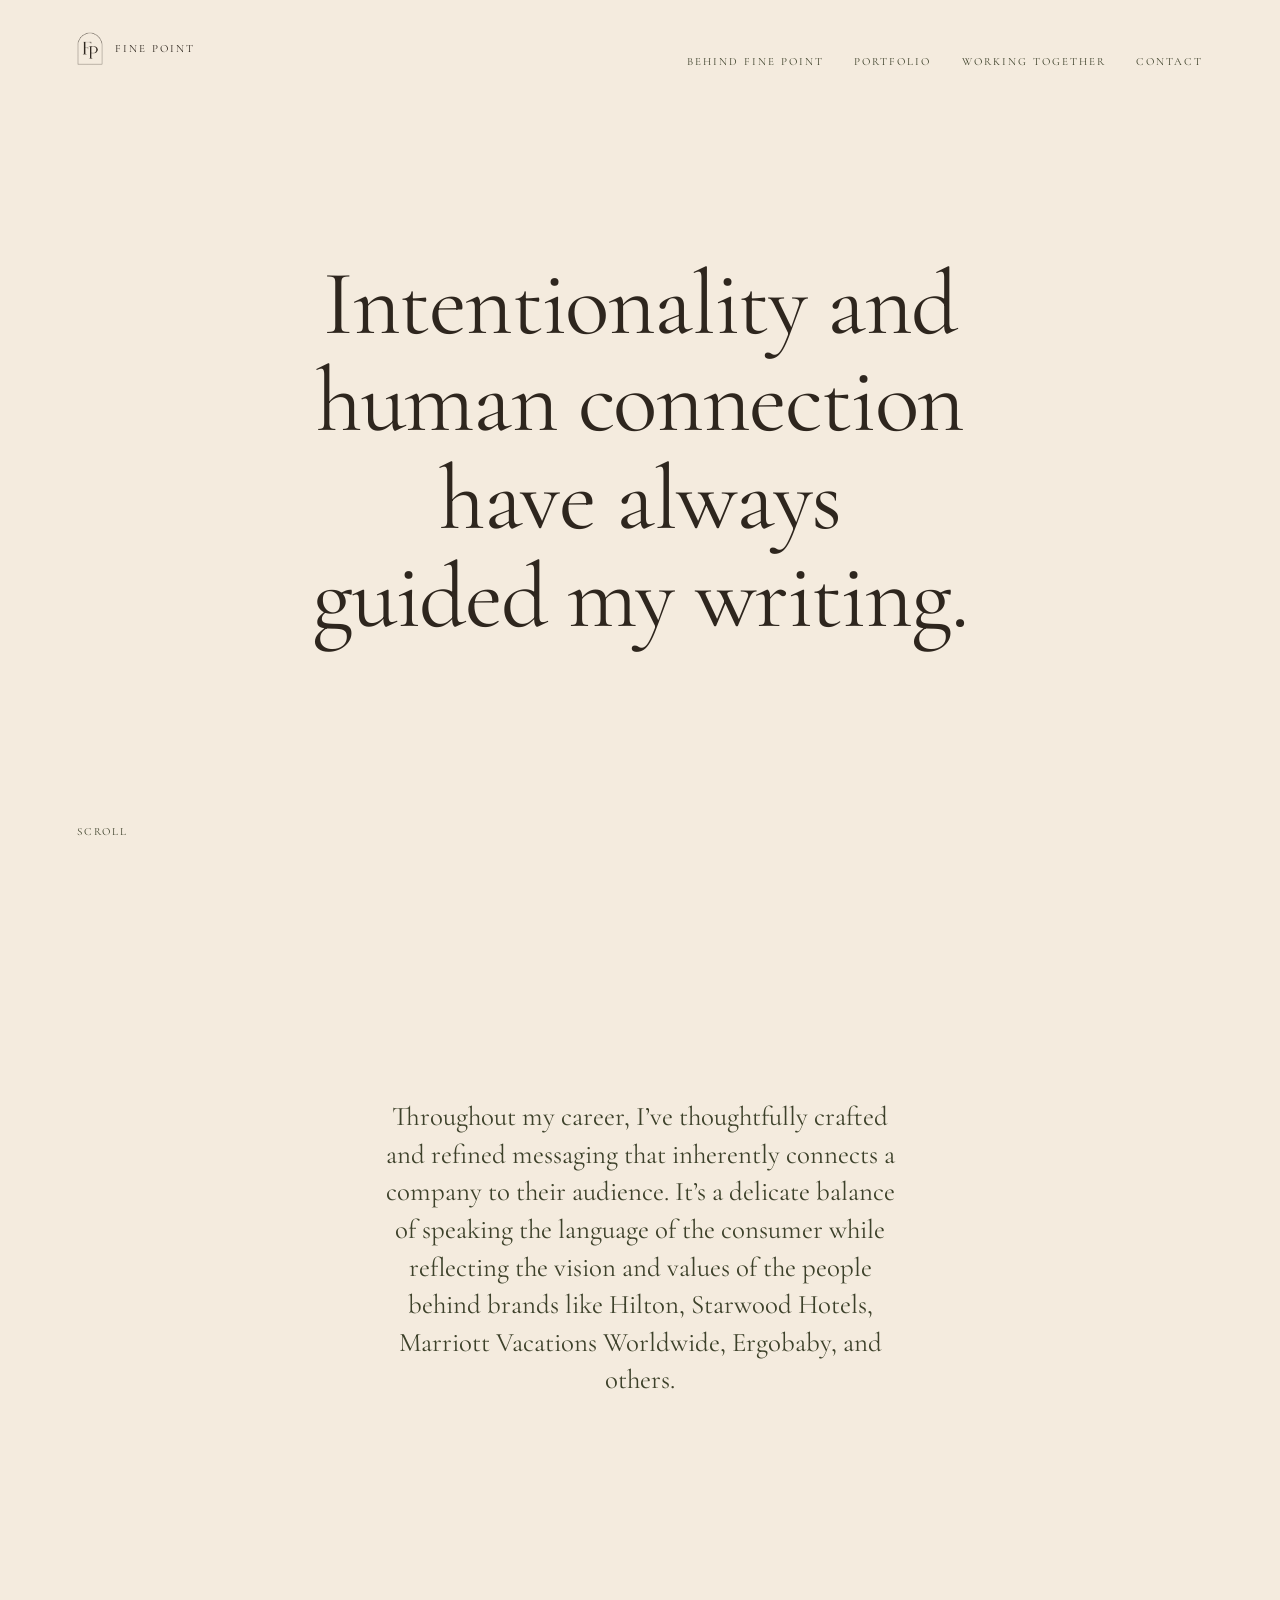
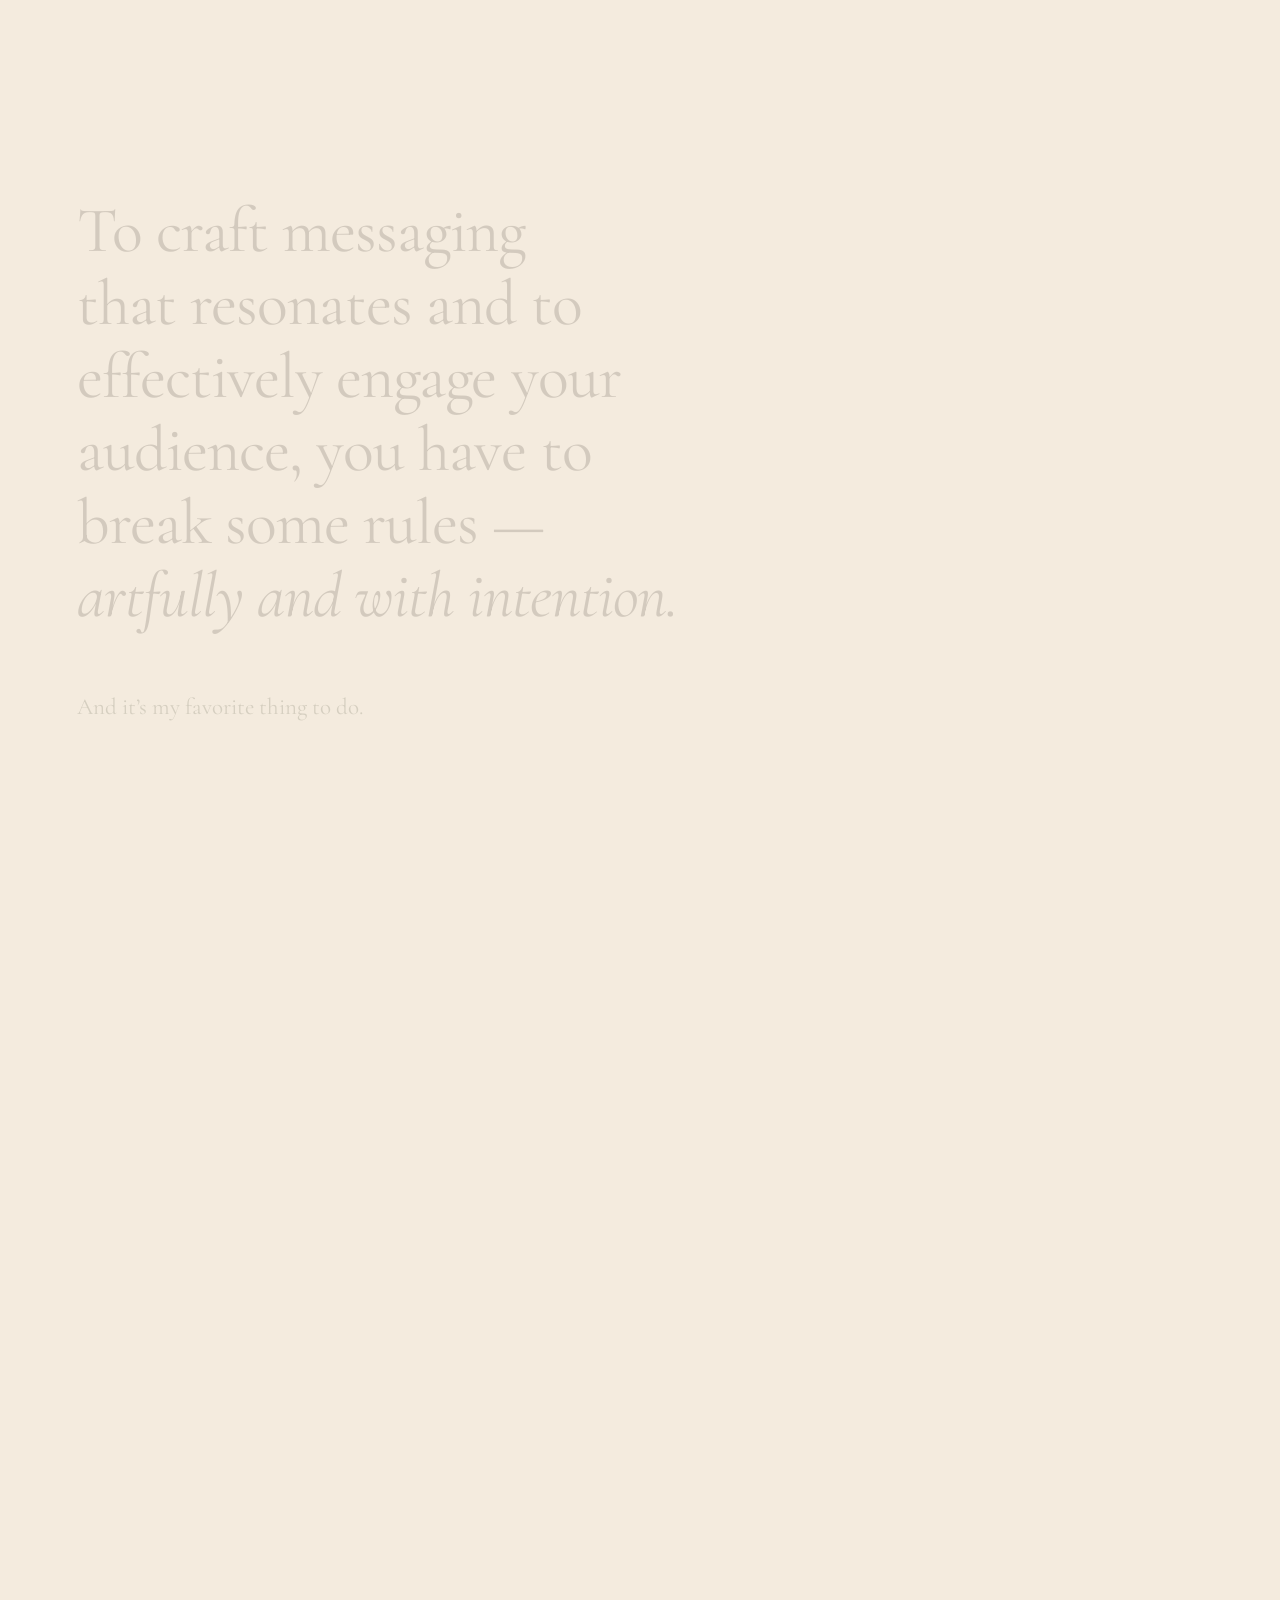
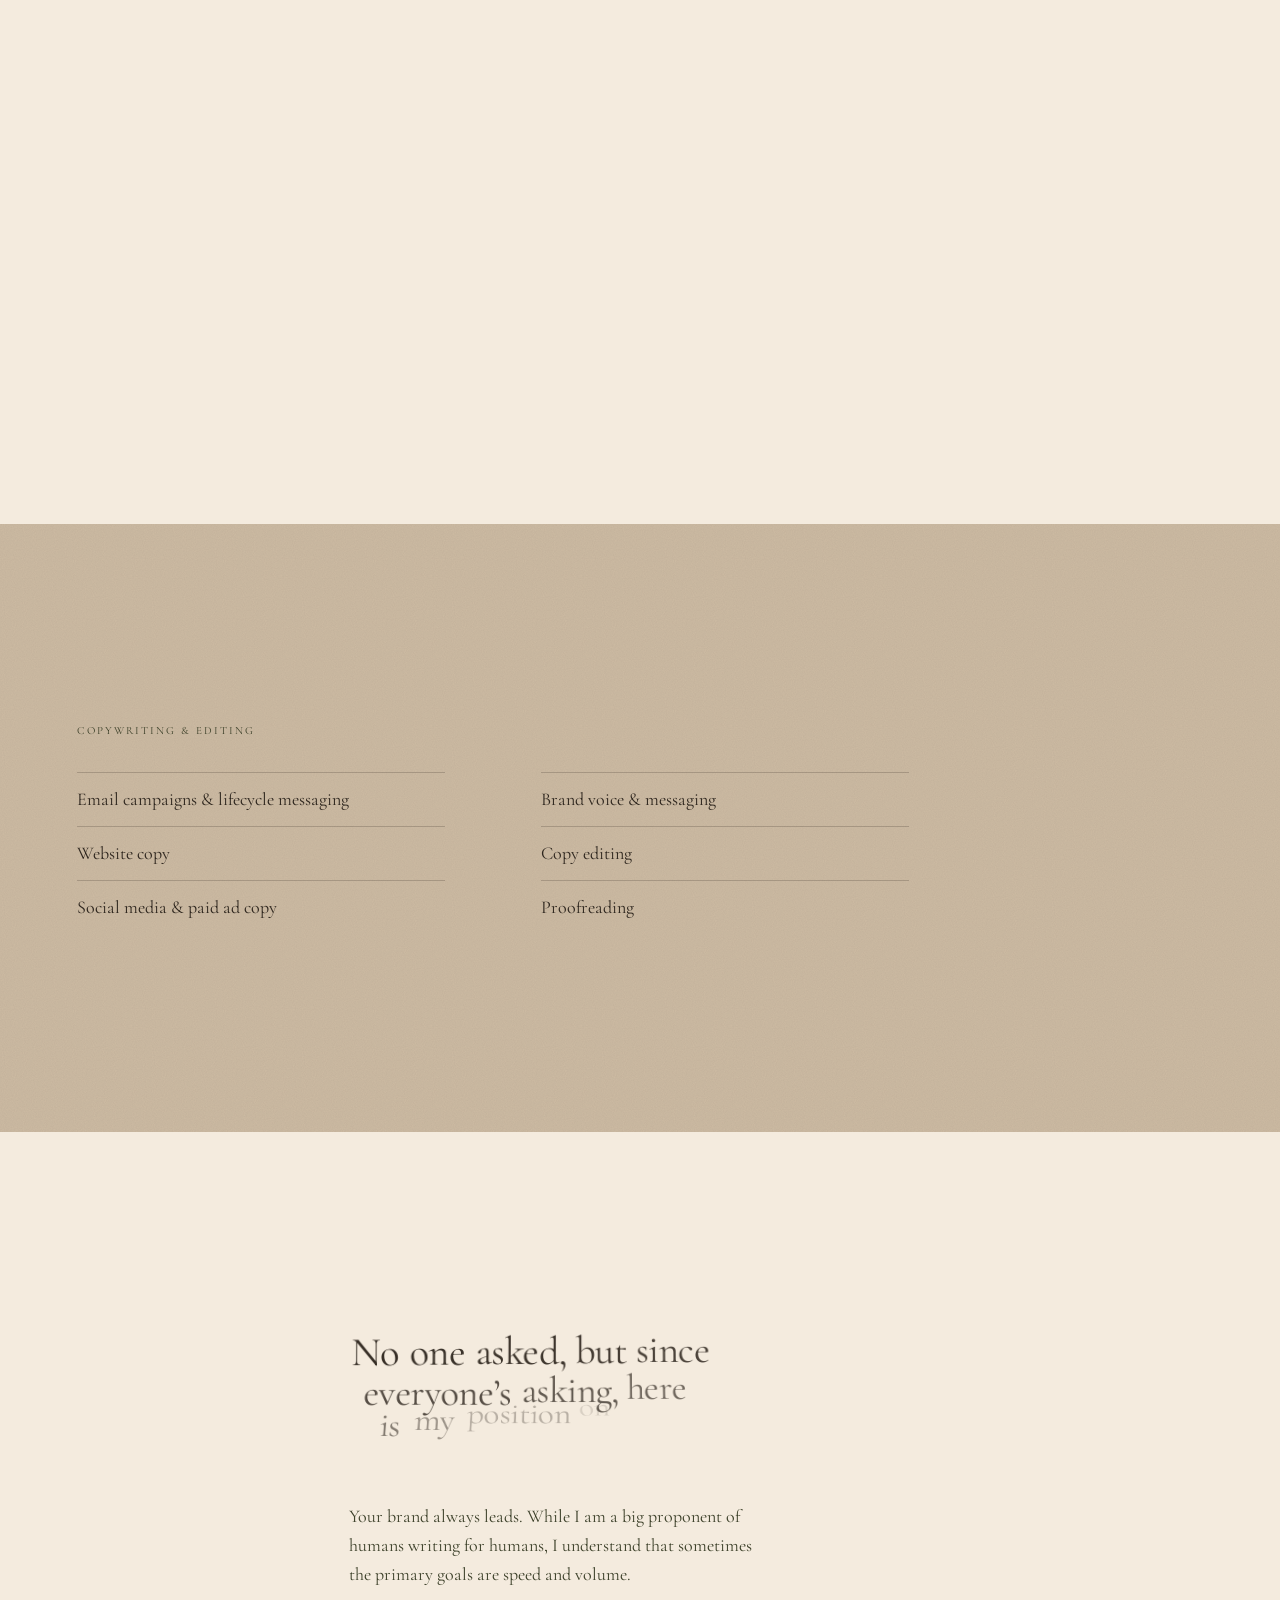
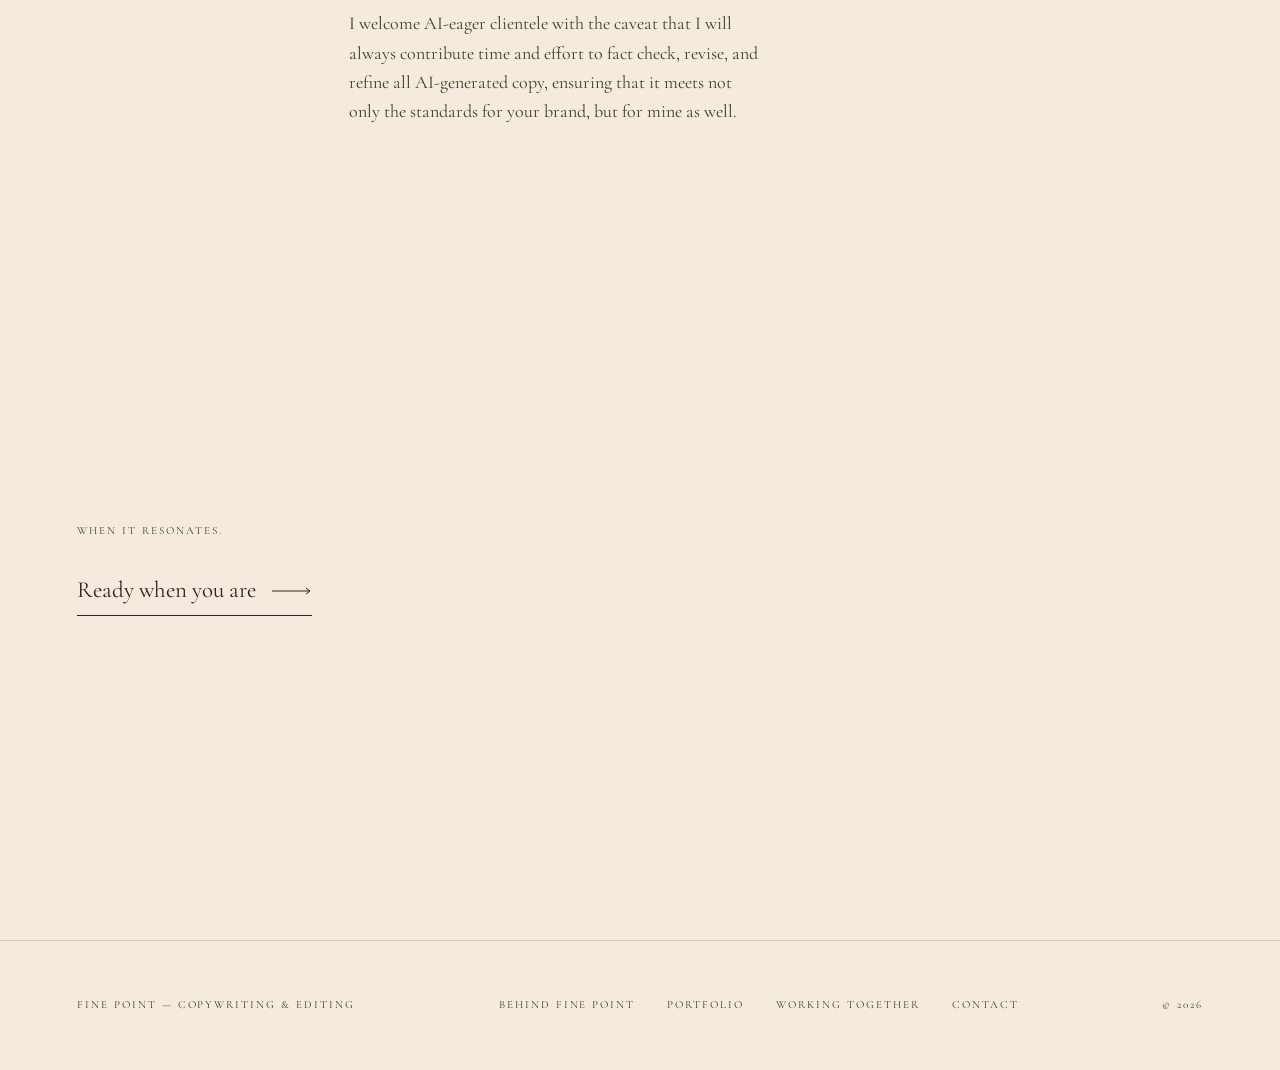
==== commit cbc872a1: "Homepage v2: remove orphaned sample copy (4 philosophy blocks) — purely introductory page; scale up " ====
--- a/index.html
+++ b/index.html
@@ -4,5 +4,5 @@
         var d = document.documentElement;
         if (!d.classList.contains('motion-ready')) d.classList.remove('js');
       }, 2500);
-    </script><link rel="alternate" type="application/rss+xml" title="Fine Point — Journal" href="/rss.xml"><script type="application/ld+json">{"@context":"https://schema.org","@type":"ProfessionalService","name":"Fine Point","description":"Copywriting and editing for brands that want messaging with intention. Hospitality, consumer goods, and lifecycle marketing.","url":"https://finepointcopy.com","image":"https://finepointcopy.com/og.png","founder":{"@type":"Person","name":"Jordan Nicole","jobTitle":"Copywriter"},"serviceType":["Copywriting","Copy editing","Proofreading","Brand voice & messaging","Email campaigns & lifecycle messaging","Website copy","Social media & paid ad copy"]}</script><link rel="stylesheet" href="/_astro/SiteFooter.Ct1k_0q7.css"><style>.arrival[data-astro-cid-lcdefpme]{position:relative;overflow:clip}.arrival__inner[data-astro-cid-lcdefpme]{align-items:center;display:grid}.arrival__line[data-astro-cid-lcdefpme]{max-width:20ch}.arrival__cue[data-astro-cid-lcdefpme]{position:absolute;inset-block-end:var(--space-lg);inset-inline:0}@media (width<=640px){.arrival__cue[data-astro-cid-lcdefpme]{display:none}.arrival[data-astro-cid-lcdefpme]{min-height:auto;align-content:start;padding-block-start:var(--space-md)}}.credibility[data-astro-cid-lcdefpme] .lede[data-astro-cid-lcdefpme]{font-size:var(--step-md);max-width:52ch}.principle__inner[data-astro-cid-lcdefpme]{max-width:46rem}.principle__hook[data-astro-cid-lcdefpme]{margin-bottom:var(--space-md)}.principle__statement[data-astro-cid-lcdefpme]{font-size:var(--step-lg);max-width:24ch;line-height:1.28}[data-astro-cid-lcdefpme][data-lines]{perspective:900px}.rev-word{will-change:transform, opacity;backface-visibility:hidden;display:inline-block}.turn__line[data-astro-cid-lcdefpme]{font-size:var(--step-xl);max-width:20ch}.turn__clause[data-astro-cid-lcdefpme]{display:inline}.turn__coda[data-astro-cid-lcdefpme]{margin-top:var(--space-lg);font-family:var(--font-display);font-size:var(--step-md);color:var(--c-ink-muted)}.craft__head[data-astro-cid-lcdefpme]{font-family:var(--font-label);font-size:var(--step-label);letter-spacing:var(--tracking-label);text-transform:uppercase;color:var(--c-ink-muted)}.craft__list[data-astro-cid-lcdefpme]{margin-top:var(--space-md);column-gap:var(--space-xl);grid-template-rows:repeat(3,auto);grid-template-columns:1fr 1fr;grid-auto-flow:column;max-width:52rem;display:grid}.craft__item[data-astro-cid-lcdefpme]{font-family:var(--font-display);font-size:var(--step-body);border-top:1px solid color-mix(in srgb, var(--c-ink) 22%, transparent);padding-block:.75rem}@media (width<=560px){.craft__list[data-astro-cid-lcdefpme]{grid-template-rows:none;grid-template-columns:1fr;grid-auto-flow:row}}.voice__text[data-astro-cid-lcdefpme]{max-width:46rem}.voice__head[data-astro-cid-lcdefpme]{font-size:var(--step-lg);max-width:24ch}.voice__body[data-astro-cid-lcdefpme]{margin-top:var(--space-md);gap:var(--space-sm);max-width:var(--measure-wide);color:var(--c-ink-muted);display:grid}.close__line[data-astro-cid-lcdefpme]{font-family:var(--font-label);font-size:var(--step-label);letter-spacing:var(--tracking-label);text-transform:uppercase;color:var(--c-ink-muted)}.close[data-astro-cid-lcdefpme] .cta[data-astro-cid-lcdefpme]{margin-top:var(--space-md)}
-</style></head><body><a class="skip" href="#main">Skip to content</a><header class="masthead masthead--overlay" data-astro-cid-v3lsk6py><div class="shell masthead__inner" data-astro-cid-v3lsk6py><a class="wordmark" href="/" aria-label="Fine Point — home" data-astro-cid-v3lsk6py><span class="wordmark__mark" aria-hidden="true" data-astro-cid-v3lsk6py></span><span class="wordmark__name" data-astro-cid-v3lsk6py>Fine Point</span></a><nav class="nav" aria-label="Primary" data-astro-cid-v3lsk6py><a href="/about" data-astro-cid-v3lsk6py>Behind Fine Point</a><a href="/portfolio" data-astro-cid-v3lsk6py>Portfolio</a><a href="/working-together" data-astro-cid-v3lsk6py>Working together</a><a href="/contact" data-astro-cid-v3lsk6py>Contact</a></nav></div></header><main id="main" data-astro-cid-lcdefpme><section class="beat beat--full arrival" data-astro-cid-lcdefpme><div class="shell arrival__inner" data-astro-cid-lcdefpme><h1 class="display hero-line arrival__line" data-astro-cid-lcdefpme>Intentionality and human connection have always guided my writing.</h1></div><div class="shell arrival__cue" data-astro-cid-lcdefpme><span class="label reveal" data-astro-cid-lcdefpme>Scroll</span></div></section><section class="beat credibility" data-astro-cid-lcdefpme><div class="shell" data-astro-cid-lcdefpme><p class="lede reveal" data-astro-cid-lcdefpme>Throughout my career, I’ve thoughtfully crafted and refined messaging that inherently connects a company to their audience. It’s a delicate balance of speaking the language of the consumer while reflecting the vision and values of the people behind brands like Hilton, Starwood Hotels, Marriott Vacations Worldwide, Ergobaby, and others.</p></div></section><section class="beat principle" data-astro-cid-lcdefpme><div class="shell principle__inner" data-astro-cid-lcdefpme><p class="label principle__hook reveal" data-astro-cid-lcdefpme>Why should someone care?</p><p class="display principle__statement" data-lines data-astro-cid-lcdefpme>For me, the answer is almost always found first in the human experience. Features earn attention, but emotion earns connection.</p></div></section><section class="beat principle" data-astro-cid-lcdefpme><div class="shell principle__inner" data-astro-cid-lcdefpme><p class="label principle__hook reveal" data-astro-cid-lcdefpme>Hospitality</p><p class="display principle__statement" data-lines data-astro-cid-lcdefpme>The most effective hospitality content stretches beyond telling guests where to go; it helps them envision the experience before they arrive.</p></div></section><section class="beat principle" data-astro-cid-lcdefpme><div class="shell principle__inner" data-astro-cid-lcdefpme><p class="label principle__hook reveal" data-astro-cid-lcdefpme>Brand voice</p><p class="display principle__statement" data-lines data-astro-cid-lcdefpme>A distinctive brand voice is one that is reinforced over time — a recognizable voice guests can return to, month after month.</p></div></section><section class="beat beat--full turn" data-turn data-astro-cid-lcdefpme><div class="shell" data-astro-cid-lcdefpme><p class="display turn__line" data-astro-cid-lcdefpme><span class="turn__clause" data-word data-astro-cid-lcdefpme>To craft messaging that resonates </span><span class="turn__clause" data-word data-astro-cid-lcdefpme>and to effectively engage your audience, </span><span class="turn__clause" data-word data-astro-cid-lcdefpme>you have to break some rules — </span><span class="turn__clause em accent" data-word data-astro-cid-lcdefpme>artfully and with intention.</span></p><p class="turn__coda" data-word data-astro-cid-lcdefpme>And it’s my favorite thing to do.</p></div></section><section class="beat principle" data-astro-cid-lcdefpme><div class="shell principle__inner" data-astro-cid-lcdefpme><p class="label principle__hook reveal" data-astro-cid-lcdefpme>The right tool</p><p class="display principle__statement" data-lines data-astro-cid-lcdefpme>Writing is an everyday act we rarely talk about. It’s easy to assume there’s not much to it. But with the right tool, even something simple feels different.</p></div></section><section class="beat ground--sand craft" data-astro-cid-lcdefpme><div class="shell" data-astro-cid-lcdefpme><h2 class="craft__head reveal" data-astro-cid-lcdefpme>Copywriting &amp; Editing</h2><ul class="craft__list" data-astro-cid-lcdefpme><li class="craft__item reveal" data-astro-cid-lcdefpme><span data-astro-cid-lcdefpme>Email campaigns &amp; lifecycle messaging</span></li><li class="craft__item reveal" data-astro-cid-lcdefpme><span data-astro-cid-lcdefpme>Website copy</span></li><li class="craft__item reveal" data-astro-cid-lcdefpme><span data-astro-cid-lcdefpme>Social media &amp; paid ad copy</span></li><li class="craft__item reveal" data-astro-cid-lcdefpme><span data-astro-cid-lcdefpme>Brand voice &amp; messaging</span></li><li class="craft__item reveal" data-astro-cid-lcdefpme><span data-astro-cid-lcdefpme>Copy editing</span></li><li class="craft__item reveal" data-astro-cid-lcdefpme><span data-astro-cid-lcdefpme>Proofreading</span></li></ul></div></section><section class="beat voice" data-astro-cid-lcdefpme><div class="shell voice__text" data-astro-cid-lcdefpme><h2 class="display voice__head" data-lines data-astro-cid-lcdefpme>No one asked, but since everyone’s asking, here is my position on AI.</h2><div class="voice__body reveal" data-astro-cid-lcdefpme><p data-astro-cid-lcdefpme>Your brand always leads. While I am a big proponent of humans writing for humans, I understand that sometimes the primary goals are speed and volume.</p><p data-astro-cid-lcdefpme>I welcome AI-eager clientele with the caveat that I will always contribute time and effort to fact check, revise, and refine all AI-generated copy, ensuring that it meets not only the standards for your brand, but for mine as well.</p></div></div></section><section class="beat close" data-astro-cid-lcdefpme><div class="shell" data-astro-cid-lcdefpme><p class="close__line reveal" data-astro-cid-lcdefpme>When it resonates.</p><a class="cta reveal" href="/contact" data-astro-cid-lcdefpme><span data-astro-cid-lcdefpme>Ready when you are</span><svg viewBox="0 0 40 8" aria-hidden="true" focusable="false" data-astro-cid-lcdefpme><path d="M0 4h38M34 1l4 3-4 3" fill="none" stroke="currentColor" stroke-width="1" data-astro-cid-lcdefpme></path></svg></a></div></section></main><footer class="footer" data-astro-cid-nns7i3if><div class="shell footer__inner" data-astro-cid-nns7i3if><span class="label" data-astro-cid-nns7i3if>Fine Point — Copywriting &amp; Editing</span><nav class="footer__nav" aria-label="Footer" data-astro-cid-nns7i3if><a class="label" href="/about" data-astro-cid-nns7i3if>Behind Fine Point</a><a class="label" href="/portfolio" data-astro-cid-nns7i3if>Portfolio</a><a class="label" href="/working-together" data-astro-cid-nns7i3if>Working together</a><a class="label" href="/contact" data-astro-cid-nns7i3if>Contact</a></nav><span class="label" data-astro-cid-nns7i3if>&copy; 2026</span></div></footer><script type="module" src="/_astro/Base.astro_astro_type_script_index_0_lang.DINvxNES.js"></script></body></html>+    </script><link rel="alternate" type="application/rss+xml" title="Fine Point — Journal" href="/rss.xml"><script type="application/ld+json">{"@context":"https://schema.org","@type":"ProfessionalService","name":"Fine Point","description":"Copywriting and editing for brands that want messaging with intention. Hospitality, consumer goods, and lifecycle marketing.","url":"https://finepointcopy.com","image":"https://finepointcopy.com/og.png","founder":{"@type":"Person","name":"Jordan Nicole","jobTitle":"Copywriter"},"serviceType":["Copywriting","Copy editing","Proofreading","Brand voice & messaging","Email campaigns & lifecycle messaging","Website copy","Social media & paid ad copy"]}</script><link rel="stylesheet" href="/_astro/SiteFooter.Ct1k_0q7.css"><style>.arrival[data-astro-cid-lcdefpme]{position:relative;overflow:clip}.arrival__inner[data-astro-cid-lcdefpme]{text-align:center;place-items:center;display:grid}.arrival__line[data-astro-cid-lcdefpme]{max-width:20ch;margin-inline:auto}.arrival__cue[data-astro-cid-lcdefpme]{position:absolute;inset-block-end:var(--space-lg);inset-inline:0}@media (width<=640px){.arrival__cue[data-astro-cid-lcdefpme]{display:none}.arrival[data-astro-cid-lcdefpme]{min-height:auto;align-content:start;padding-block-start:var(--space-md)}}.credibility[data-astro-cid-lcdefpme]{text-align:center}.credibility[data-astro-cid-lcdefpme] .lede[data-astro-cid-lcdefpme]{max-width:40ch;margin-inline:auto;font-size:clamp(1.4rem,2.1vw,2rem);line-height:1.4}[data-astro-cid-lcdefpme][data-lines]{perspective:900px}.rev-word{will-change:transform, opacity;backface-visibility:hidden;display:inline-block}.turn__line[data-astro-cid-lcdefpme]{font-size:var(--step-xl);max-width:20ch}.turn__clause[data-astro-cid-lcdefpme]{display:inline}.turn__coda[data-astro-cid-lcdefpme]{margin-top:var(--space-lg);font-family:var(--font-display);font-size:var(--step-md);color:var(--c-ink-muted)}.craft__head[data-astro-cid-lcdefpme]{font-family:var(--font-label);font-size:var(--step-label);letter-spacing:var(--tracking-label);text-transform:uppercase;color:var(--c-ink-muted)}.craft__list[data-astro-cid-lcdefpme]{margin-top:var(--space-md);column-gap:var(--space-xl);grid-template-rows:repeat(3,auto);grid-template-columns:1fr 1fr;grid-auto-flow:column;max-width:52rem;display:grid}.craft__item[data-astro-cid-lcdefpme]{font-family:var(--font-display);font-size:var(--step-body);border-top:1px solid color-mix(in srgb, var(--c-ink) 22%, transparent);padding-block:.75rem}@media (width<=560px){.craft__list[data-astro-cid-lcdefpme]{grid-template-rows:none;grid-template-columns:1fr;grid-auto-flow:row}}.voice__text[data-astro-cid-lcdefpme]{max-width:46rem}.voice__head[data-astro-cid-lcdefpme]{font-size:var(--step-lg);max-width:24ch}.voice__body[data-astro-cid-lcdefpme]{margin-top:var(--space-md);gap:var(--space-sm);max-width:var(--measure-wide);color:var(--c-ink-muted);display:grid}.close__line[data-astro-cid-lcdefpme]{font-family:var(--font-label);font-size:var(--step-label);letter-spacing:var(--tracking-label);text-transform:uppercase;color:var(--c-ink-muted)}.close[data-astro-cid-lcdefpme] .cta[data-astro-cid-lcdefpme]{margin-top:var(--space-md)}
+</style></head><body><a class="skip" href="#main">Skip to content</a><header class="masthead masthead--overlay" data-astro-cid-v3lsk6py><div class="shell masthead__inner" data-astro-cid-v3lsk6py><a class="wordmark" href="/" aria-label="Fine Point — home" data-astro-cid-v3lsk6py><span class="wordmark__mark" aria-hidden="true" data-astro-cid-v3lsk6py></span><span class="wordmark__name" data-astro-cid-v3lsk6py>Fine Point</span></a><nav class="nav" aria-label="Primary" data-astro-cid-v3lsk6py><a href="/about" data-astro-cid-v3lsk6py>Behind Fine Point</a><a href="/portfolio" data-astro-cid-v3lsk6py>Portfolio</a><a href="/working-together" data-astro-cid-v3lsk6py>Working together</a><a href="/contact" data-astro-cid-v3lsk6py>Contact</a></nav></div></header><main id="main" data-astro-cid-lcdefpme><section class="beat beat--full arrival" data-astro-cid-lcdefpme><div class="shell arrival__inner" data-astro-cid-lcdefpme><h1 class="display hero-line arrival__line" data-astro-cid-lcdefpme>Intentionality and human connection have always guided my writing.</h1></div><div class="shell arrival__cue" data-astro-cid-lcdefpme><span class="label reveal" data-astro-cid-lcdefpme>Scroll</span></div></section><section class="beat credibility" data-astro-cid-lcdefpme><div class="shell" data-astro-cid-lcdefpme><p class="lede reveal" data-astro-cid-lcdefpme>Throughout my career, I’ve thoughtfully crafted and refined messaging that inherently connects a company to their audience. It’s a delicate balance of speaking the language of the consumer while reflecting the vision and values of the people behind brands like Hilton, Starwood Hotels, Marriott Vacations Worldwide, Ergobaby, and others.</p></div></section><section class="beat beat--full turn" data-turn data-astro-cid-lcdefpme><div class="shell" data-astro-cid-lcdefpme><p class="display turn__line" data-astro-cid-lcdefpme><span class="turn__clause" data-word data-astro-cid-lcdefpme>To craft messaging that resonates </span><span class="turn__clause" data-word data-astro-cid-lcdefpme>and to effectively engage your audience, </span><span class="turn__clause" data-word data-astro-cid-lcdefpme>you have to break some rules — </span><span class="turn__clause em accent" data-word data-astro-cid-lcdefpme>artfully and with intention.</span></p><p class="turn__coda" data-word data-astro-cid-lcdefpme>And it’s my favorite thing to do.</p></div></section><section class="beat ground--sand craft" data-astro-cid-lcdefpme><div class="shell" data-astro-cid-lcdefpme><h2 class="craft__head reveal" data-astro-cid-lcdefpme>Copywriting &amp; Editing</h2><ul class="craft__list" data-astro-cid-lcdefpme><li class="craft__item reveal" data-astro-cid-lcdefpme><span data-astro-cid-lcdefpme>Email campaigns &amp; lifecycle messaging</span></li><li class="craft__item reveal" data-astro-cid-lcdefpme><span data-astro-cid-lcdefpme>Website copy</span></li><li class="craft__item reveal" data-astro-cid-lcdefpme><span data-astro-cid-lcdefpme>Social media &amp; paid ad copy</span></li><li class="craft__item reveal" data-astro-cid-lcdefpme><span data-astro-cid-lcdefpme>Brand voice &amp; messaging</span></li><li class="craft__item reveal" data-astro-cid-lcdefpme><span data-astro-cid-lcdefpme>Copy editing</span></li><li class="craft__item reveal" data-astro-cid-lcdefpme><span data-astro-cid-lcdefpme>Proofreading</span></li></ul></div></section><section class="beat voice" data-astro-cid-lcdefpme><div class="shell voice__text" data-astro-cid-lcdefpme><h2 class="display voice__head" data-lines data-astro-cid-lcdefpme>No one asked, but since everyone’s asking, here is my position on AI.</h2><div class="voice__body reveal" data-astro-cid-lcdefpme><p data-astro-cid-lcdefpme>Your brand always leads. While I am a big proponent of humans writing for humans, I understand that sometimes the primary goals are speed and volume.</p><p data-astro-cid-lcdefpme>I welcome AI-eager clientele with the caveat that I will always contribute time and effort to fact check, revise, and refine all AI-generated copy, ensuring that it meets not only the standards for your brand, but for mine as well.</p></div></div></section><section class="beat close" data-astro-cid-lcdefpme><div class="shell" data-astro-cid-lcdefpme><p class="close__line reveal" data-astro-cid-lcdefpme>When it resonates.</p><a class="cta reveal" href="/contact" data-astro-cid-lcdefpme><span data-astro-cid-lcdefpme>Ready when you are</span><svg viewBox="0 0 40 8" aria-hidden="true" focusable="false" data-astro-cid-lcdefpme><path d="M0 4h38M34 1l4 3-4 3" fill="none" stroke="currentColor" stroke-width="1" data-astro-cid-lcdefpme></path></svg></a></div></section></main><footer class="footer" data-astro-cid-nns7i3if><div class="shell footer__inner" data-astro-cid-nns7i3if><span class="label" data-astro-cid-nns7i3if>Fine Point — Copywriting &amp; Editing</span><nav class="footer__nav" aria-label="Footer" data-astro-cid-nns7i3if><a class="label" href="/about" data-astro-cid-nns7i3if>Behind Fine Point</a><a class="label" href="/portfolio" data-astro-cid-nns7i3if>Portfolio</a><a class="label" href="/working-together" data-astro-cid-nns7i3if>Working together</a><a class="label" href="/contact" data-astro-cid-nns7i3if>Contact</a></nav><span class="label" data-astro-cid-nns7i3if>&copy; 2026</span></div></footer><script type="module" src="/_astro/Base.astro_astro_type_script_index_0_lang.DINvxNES.js"></script></body></html>
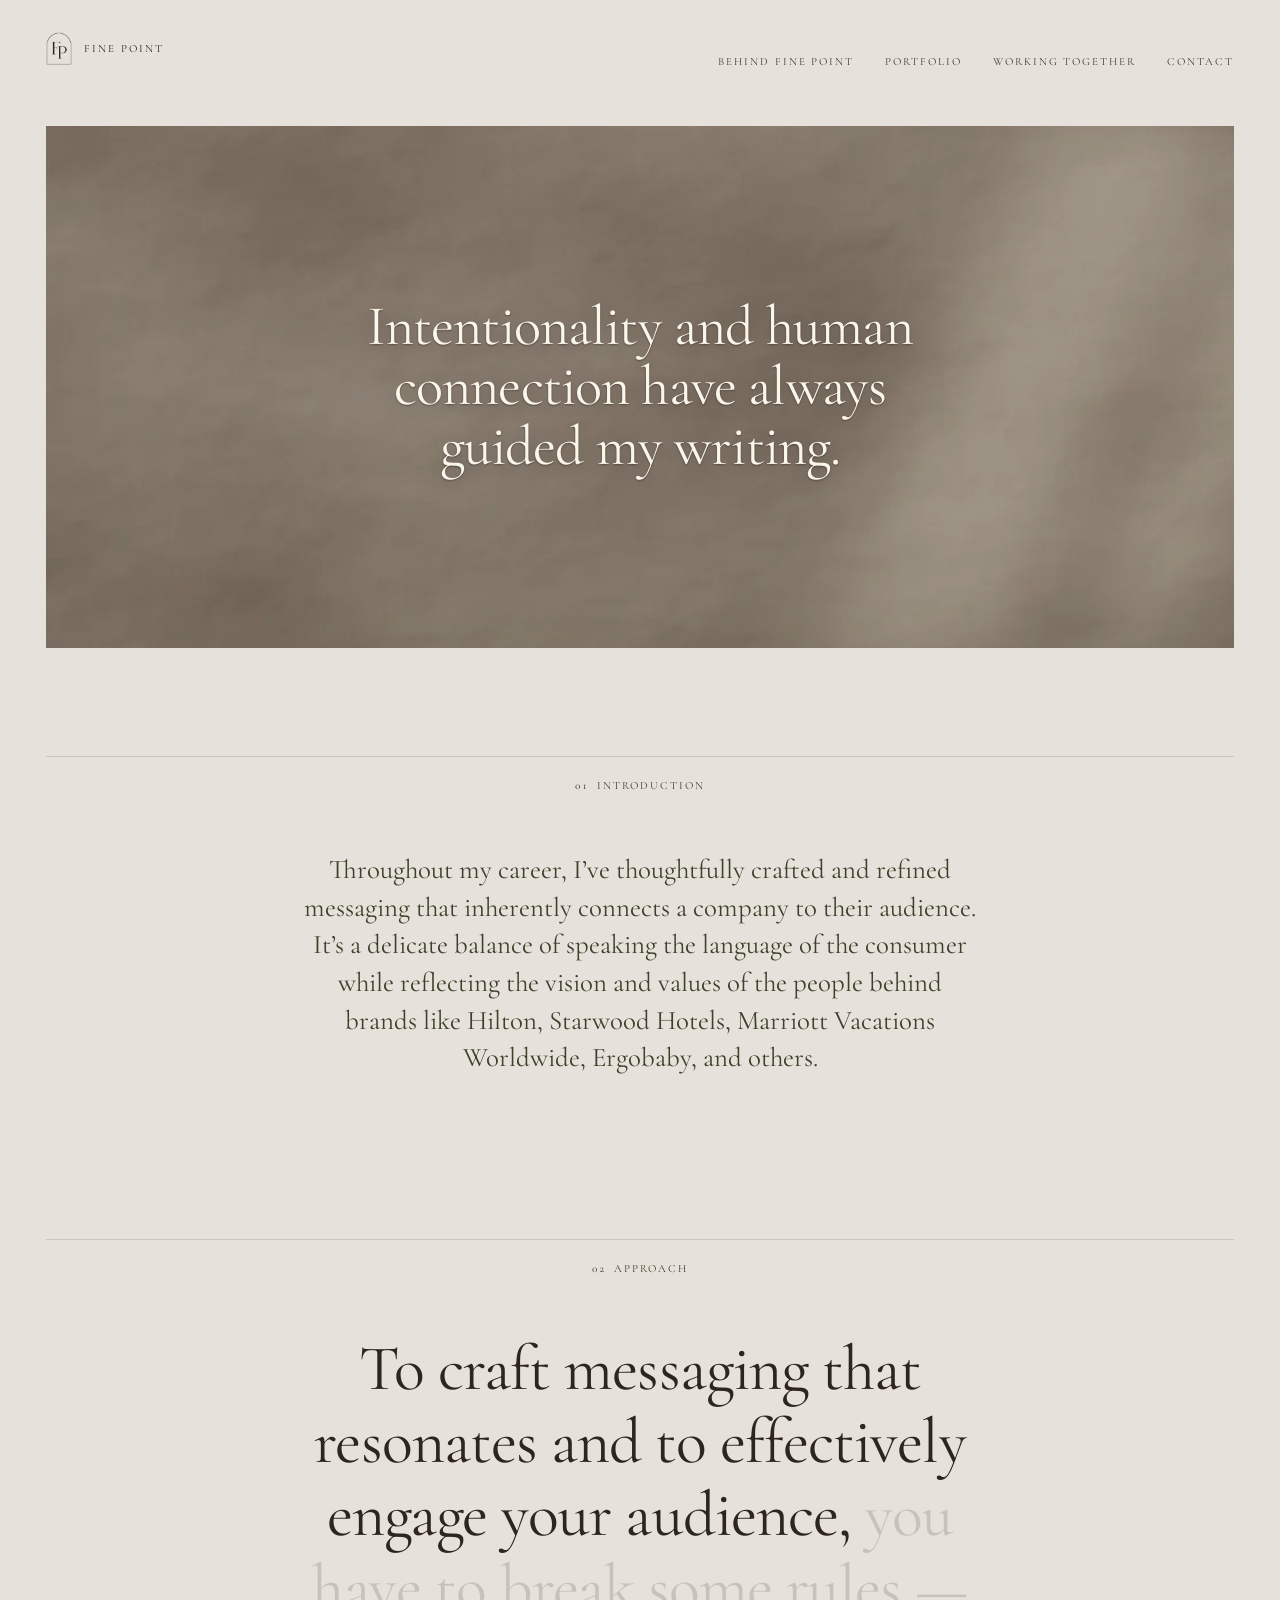
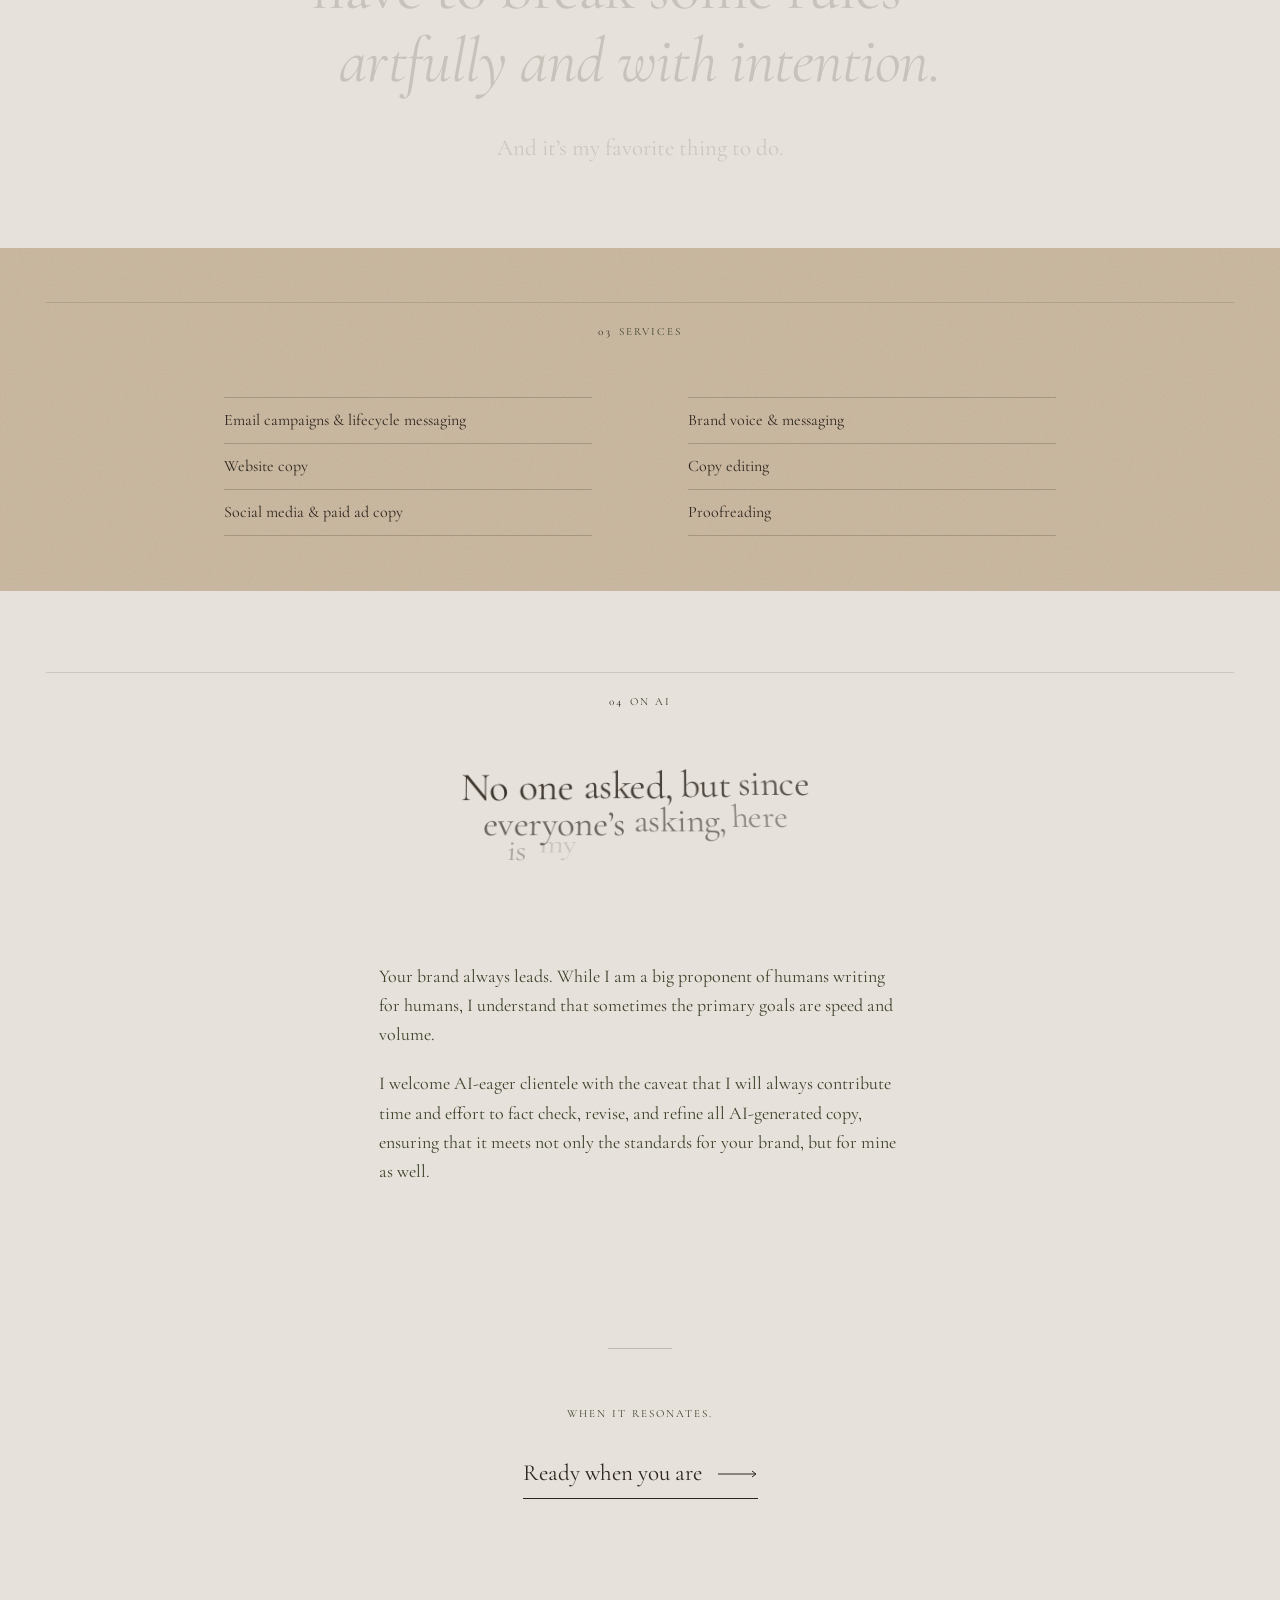
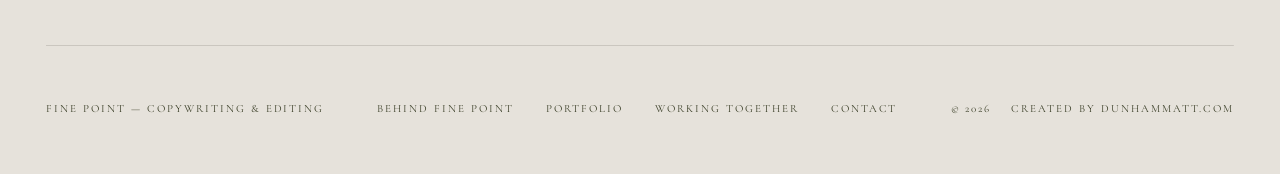
==== commit 3ac694b8: "Homepage v1.2 + polish: plaster-wall hero panel, cooler greige ground, tighter layout, no scroll-pin" ====
--- a/index.html
+++ b/index.html
@@ -1,8 +1,8 @@
-<!DOCTYPE html><html lang="en" data-theme="natural-materials" data-font="cormorant"><head><meta charset="utf-8"><meta name="viewport" content="width=device-width, initial-scale=1, viewport-fit=cover"><title>Fine Point — Copywriting &amp; Editing</title><meta name="description" content="Copywriting and editing for brands that want messaging with intention. Hospitality, consumer goods, and lifecycle marketing."><link rel="canonical" href="https://finepointcopy.com/"><link rel="icon" href="/favicon-32.png" type="image/png" sizes="32x32"><link rel="apple-touch-icon" href="/apple-touch-icon.png"><meta property="og:image" content="https://finepointcopy.com/og.png"><meta property="og:image:width" content="1200"><meta property="og:image:height" content="630"><meta property="og:site_name" content="Fine Point"><meta name="color-scheme" content="light"><meta name="theme-color" content="#f4ebde"><meta property="og:type" content="website"><meta property="og:title" content="Fine Point — Copywriting &amp; Editing"><meta property="og:description" content="Copywriting and editing for brands that want messaging with intention. Hospitality, consumer goods, and lifecycle marketing."><meta property="og:url" content="https://finepointcopy.com/"><meta name="twitter:card" content="summary_large_image"><script>
+<!DOCTYPE html><html lang="en" data-theme="natural-materials" data-font="cormorant"><head><meta charset="utf-8"><meta name="viewport" content="width=device-width, initial-scale=1, viewport-fit=cover"><title>Fine Point — Copywriting &amp; Editing</title><meta name="description" content="Copywriting and editing for brands that want messaging with intention. Hospitality, consumer goods, and lifecycle marketing."><link rel="canonical" href="https://finepointcopy.com/"><link rel="icon" href="/favicon-32.png" type="image/png" sizes="32x32"><link rel="apple-touch-icon" href="/apple-touch-icon.png"><meta property="og:image" content="https://finepointcopy.com/og.png"><meta property="og:image:width" content="1200"><meta property="og:image:height" content="630"><meta property="og:site_name" content="Fine Point"><meta name="color-scheme" content="light"><meta name="theme-color" content="#e6e2db"><meta property="og:type" content="website"><meta property="og:title" content="Fine Point — Copywriting &amp; Editing"><meta property="og:description" content="Copywriting and editing for brands that want messaging with intention. Hospitality, consumer goods, and lifecycle marketing."><meta property="og:url" content="https://finepointcopy.com/"><meta name="twitter:card" content="summary_large_image"><script>
       document.documentElement.classList.add('js');
       setTimeout(function () {
         var d = document.documentElement;
         if (!d.classList.contains('motion-ready')) d.classList.remove('js');
       }, 2500);
-    </script><link rel="alternate" type="application/rss+xml" title="Fine Point — Journal" href="/rss.xml"><script type="application/ld+json">{"@context":"https://schema.org","@type":"ProfessionalService","name":"Fine Point","description":"Copywriting and editing for brands that want messaging with intention. Hospitality, consumer goods, and lifecycle marketing.","url":"https://finepointcopy.com","image":"https://finepointcopy.com/og.png","founder":{"@type":"Person","name":"Jordan Nicole","jobTitle":"Copywriter"},"serviceType":["Copywriting","Copy editing","Proofreading","Brand voice & messaging","Email campaigns & lifecycle messaging","Website copy","Social media & paid ad copy"]}</script><link rel="stylesheet" href="/_astro/SiteFooter.Ct1k_0q7.css"><style>.arrival[data-astro-cid-lcdefpme]{position:relative;overflow:clip}.arrival__inner[data-astro-cid-lcdefpme]{text-align:center;place-items:center;display:grid}.arrival__line[data-astro-cid-lcdefpme]{max-width:20ch;margin-inline:auto}.arrival__cue[data-astro-cid-lcdefpme]{position:absolute;inset-block-end:var(--space-lg);inset-inline:0}@media (width<=640px){.arrival__cue[data-astro-cid-lcdefpme]{display:none}.arrival[data-astro-cid-lcdefpme]{min-height:auto;align-content:start;padding-block-start:var(--space-md)}}.credibility[data-astro-cid-lcdefpme]{text-align:center}.credibility[data-astro-cid-lcdefpme] .lede[data-astro-cid-lcdefpme]{max-width:40ch;margin-inline:auto;font-size:clamp(1.4rem,2.1vw,2rem);line-height:1.4}[data-astro-cid-lcdefpme][data-lines]{perspective:900px}.rev-word{will-change:transform, opacity;backface-visibility:hidden;display:inline-block}.turn__line[data-astro-cid-lcdefpme]{font-size:var(--step-xl);max-width:20ch}.turn__clause[data-astro-cid-lcdefpme]{display:inline}.turn__coda[data-astro-cid-lcdefpme]{margin-top:var(--space-lg);font-family:var(--font-display);font-size:var(--step-md);color:var(--c-ink-muted)}.craft__head[data-astro-cid-lcdefpme]{font-family:var(--font-label);font-size:var(--step-label);letter-spacing:var(--tracking-label);text-transform:uppercase;color:var(--c-ink-muted)}.craft__list[data-astro-cid-lcdefpme]{margin-top:var(--space-md);column-gap:var(--space-xl);grid-template-rows:repeat(3,auto);grid-template-columns:1fr 1fr;grid-auto-flow:column;max-width:52rem;display:grid}.craft__item[data-astro-cid-lcdefpme]{font-family:var(--font-display);font-size:var(--step-body);border-top:1px solid color-mix(in srgb, var(--c-ink) 22%, transparent);padding-block:.75rem}@media (width<=560px){.craft__list[data-astro-cid-lcdefpme]{grid-template-rows:none;grid-template-columns:1fr;grid-auto-flow:row}}.voice__text[data-astro-cid-lcdefpme]{max-width:46rem}.voice__head[data-astro-cid-lcdefpme]{font-size:var(--step-lg);max-width:24ch}.voice__body[data-astro-cid-lcdefpme]{margin-top:var(--space-md);gap:var(--space-sm);max-width:var(--measure-wide);color:var(--c-ink-muted);display:grid}.close__line[data-astro-cid-lcdefpme]{font-family:var(--font-label);font-size:var(--step-label);letter-spacing:var(--tracking-label);text-transform:uppercase;color:var(--c-ink-muted)}.close[data-astro-cid-lcdefpme] .cta[data-astro-cid-lcdefpme]{margin-top:var(--space-md)}
-</style></head><body><a class="skip" href="#main">Skip to content</a><header class="masthead masthead--overlay" data-astro-cid-v3lsk6py><div class="shell masthead__inner" data-astro-cid-v3lsk6py><a class="wordmark" href="/" aria-label="Fine Point — home" data-astro-cid-v3lsk6py><span class="wordmark__mark" aria-hidden="true" data-astro-cid-v3lsk6py></span><span class="wordmark__name" data-astro-cid-v3lsk6py>Fine Point</span></a><nav class="nav" aria-label="Primary" data-astro-cid-v3lsk6py><a href="/about" data-astro-cid-v3lsk6py>Behind Fine Point</a><a href="/portfolio" data-astro-cid-v3lsk6py>Portfolio</a><a href="/working-together" data-astro-cid-v3lsk6py>Working together</a><a href="/contact" data-astro-cid-v3lsk6py>Contact</a></nav></div></header><main id="main" data-astro-cid-lcdefpme><section class="beat beat--full arrival" data-astro-cid-lcdefpme><div class="shell arrival__inner" data-astro-cid-lcdefpme><h1 class="display hero-line arrival__line" data-astro-cid-lcdefpme>Intentionality and human connection have always guided my writing.</h1></div><div class="shell arrival__cue" data-astro-cid-lcdefpme><span class="label reveal" data-astro-cid-lcdefpme>Scroll</span></div></section><section class="beat credibility" data-astro-cid-lcdefpme><div class="shell" data-astro-cid-lcdefpme><p class="lede reveal" data-astro-cid-lcdefpme>Throughout my career, I’ve thoughtfully crafted and refined messaging that inherently connects a company to their audience. It’s a delicate balance of speaking the language of the consumer while reflecting the vision and values of the people behind brands like Hilton, Starwood Hotels, Marriott Vacations Worldwide, Ergobaby, and others.</p></div></section><section class="beat beat--full turn" data-turn data-astro-cid-lcdefpme><div class="shell" data-astro-cid-lcdefpme><p class="display turn__line" data-astro-cid-lcdefpme><span class="turn__clause" data-word data-astro-cid-lcdefpme>To craft messaging that resonates </span><span class="turn__clause" data-word data-astro-cid-lcdefpme>and to effectively engage your audience, </span><span class="turn__clause" data-word data-astro-cid-lcdefpme>you have to break some rules — </span><span class="turn__clause em accent" data-word data-astro-cid-lcdefpme>artfully and with intention.</span></p><p class="turn__coda" data-word data-astro-cid-lcdefpme>And it’s my favorite thing to do.</p></div></section><section class="beat ground--sand craft" data-astro-cid-lcdefpme><div class="shell" data-astro-cid-lcdefpme><h2 class="craft__head reveal" data-astro-cid-lcdefpme>Copywriting &amp; Editing</h2><ul class="craft__list" data-astro-cid-lcdefpme><li class="craft__item reveal" data-astro-cid-lcdefpme><span data-astro-cid-lcdefpme>Email campaigns &amp; lifecycle messaging</span></li><li class="craft__item reveal" data-astro-cid-lcdefpme><span data-astro-cid-lcdefpme>Website copy</span></li><li class="craft__item reveal" data-astro-cid-lcdefpme><span data-astro-cid-lcdefpme>Social media &amp; paid ad copy</span></li><li class="craft__item reveal" data-astro-cid-lcdefpme><span data-astro-cid-lcdefpme>Brand voice &amp; messaging</span></li><li class="craft__item reveal" data-astro-cid-lcdefpme><span data-astro-cid-lcdefpme>Copy editing</span></li><li class="craft__item reveal" data-astro-cid-lcdefpme><span data-astro-cid-lcdefpme>Proofreading</span></li></ul></div></section><section class="beat voice" data-astro-cid-lcdefpme><div class="shell voice__text" data-astro-cid-lcdefpme><h2 class="display voice__head" data-lines data-astro-cid-lcdefpme>No one asked, but since everyone’s asking, here is my position on AI.</h2><div class="voice__body reveal" data-astro-cid-lcdefpme><p data-astro-cid-lcdefpme>Your brand always leads. While I am a big proponent of humans writing for humans, I understand that sometimes the primary goals are speed and volume.</p><p data-astro-cid-lcdefpme>I welcome AI-eager clientele with the caveat that I will always contribute time and effort to fact check, revise, and refine all AI-generated copy, ensuring that it meets not only the standards for your brand, but for mine as well.</p></div></div></section><section class="beat close" data-astro-cid-lcdefpme><div class="shell" data-astro-cid-lcdefpme><p class="close__line reveal" data-astro-cid-lcdefpme>When it resonates.</p><a class="cta reveal" href="/contact" data-astro-cid-lcdefpme><span data-astro-cid-lcdefpme>Ready when you are</span><svg viewBox="0 0 40 8" aria-hidden="true" focusable="false" data-astro-cid-lcdefpme><path d="M0 4h38M34 1l4 3-4 3" fill="none" stroke="currentColor" stroke-width="1" data-astro-cid-lcdefpme></path></svg></a></div></section></main><footer class="footer" data-astro-cid-nns7i3if><div class="shell footer__inner" data-astro-cid-nns7i3if><span class="label" data-astro-cid-nns7i3if>Fine Point — Copywriting &amp; Editing</span><nav class="footer__nav" aria-label="Footer" data-astro-cid-nns7i3if><a class="label" href="/about" data-astro-cid-nns7i3if>Behind Fine Point</a><a class="label" href="/portfolio" data-astro-cid-nns7i3if>Portfolio</a><a class="label" href="/working-together" data-astro-cid-nns7i3if>Working together</a><a class="label" href="/contact" data-astro-cid-nns7i3if>Contact</a></nav><span class="label" data-astro-cid-nns7i3if>&copy; 2026</span></div></footer><script type="module" src="/_astro/Base.astro_astro_type_script_index_0_lang.DINvxNES.js"></script></body></html>+    </script><link rel="alternate" type="application/rss+xml" title="Fine Point — Journal" href="/rss.xml"><script type="application/ld+json">{"@context":"https://schema.org","@type":"ProfessionalService","name":"Fine Point","description":"Copywriting and editing for brands that want messaging with intention. Hospitality, consumer goods, and lifecycle marketing.","url":"https://finepointcopy.com","image":"https://finepointcopy.com/og.png","founder":{"@type":"Person","name":"Jordan Nicole","jobTitle":"Copywriter"},"serviceType":["Copywriting","Copy editing","Proofreading","Brand voice & messaging","Email campaigns & lifecycle messaging","Website copy","Social media & paid ad copy"]}</script><link rel="stylesheet" href="/_astro/SiteFooter.BHJZJkW4.css"><style>@layer astro.images{:where([data-astro-image]){height:auto}:where([data-astro-image=full-width]){width:100%}:where([data-astro-image=constrained]){max-width:100%}[data-astro-image-fit=fill]{object-fit:fill}[data-astro-image-fit=contain]{object-fit:contain}[data-astro-image-fit=cover]{object-fit:cover}[data-astro-image-fit=scale-down]{object-fit:scale-down}[data-astro-image-pos=top]{object-position:top}[data-astro-image-pos=bottom]{object-position:bottom}[data-astro-image-pos=left]{object-position:left}[data-astro-image-pos=right]{object-position:right}[data-astro-image-pos=center]{object-position:center}[data-astro-image-pos=top-bottom]{object-position:top bottom}[data-astro-image-pos=top-left]{object-position:top left}[data-astro-image-pos=top-right]{object-position:top right}[data-astro-image-pos=top-center]{object-position:top center}[data-astro-image-pos=bottom-top]{object-position:bottom top}[data-astro-image-pos=bottom-left]{object-position:bottom left}[data-astro-image-pos=bottom-right]{object-position:bottom right}[data-astro-image-pos=bottom-center]{object-position:bottom center}[data-astro-image-pos=left-top]{object-position:left top}[data-astro-image-pos=left-bottom]{object-position:left bottom}[data-astro-image-pos=left-right]{object-position:left right}[data-astro-image-pos=left-center]{object-position:left center}[data-astro-image-pos=right-top]{object-position:right top}[data-astro-image-pos=right-bottom]{object-position:right bottom}[data-astro-image-pos=right-left]{object-position:right left}[data-astro-image-pos=right-center]{object-position:right center}[data-astro-image-pos=center-top]{object-position:center top}[data-astro-image-pos=center-bottom]{object-position:center bottom}[data-astro-image-pos=center-left]{object-position:center left}[data-astro-image-pos=center-right]{object-position:center right}}
+</style><link rel="stylesheet" href="/_astro/index.8xmoo9v5.css"></head><body><a class="skip" href="#main">Skip to content</a><header class="masthead masthead--overlay" data-astro-cid-v3lsk6py><div class="shell masthead__inner" data-astro-cid-v3lsk6py><a class="wordmark" href="/" aria-label="Fine Point — home" data-astro-cid-v3lsk6py><span class="wordmark__mark" aria-hidden="true" data-astro-cid-v3lsk6py></span><span class="wordmark__name" data-astro-cid-v3lsk6py>Fine Point</span></a><nav class="nav" aria-label="Primary" data-astro-cid-v3lsk6py><a href="/about" data-astro-cid-v3lsk6py>Behind Fine Point</a><a href="/portfolio" data-astro-cid-v3lsk6py>Portfolio</a><a href="/working-together" data-astro-cid-v3lsk6py>Working together</a><a href="/contact" data-astro-cid-v3lsk6py>Contact</a></nav></div></header><main id="main" data-astro-cid-lcdefpme><section class="beat arrival" data-astro-cid-lcdefpme><div class="shell" data-astro-cid-lcdefpme><div class="arrival__panel" data-parallax data-astro-cid-lcdefpme><div class="arrival__wallwrap" aria-hidden="true" data-astro-cid-lcdefpme><img src="/_astro/hero-wall-stone.CzR1iKnG_Zayyjg.webp" srcset="/_astro/hero-wall-stone.CzR1iKnG_2bdD3z.webp 800w, /_astro/hero-wall-stone.CzR1iKnG_ZyeU2x.webp 1400w, /_astro/hero-wall-stone.CzR1iKnG_Z2osACa.webp 2000w, /_astro/hero-wall-stone.CzR1iKnG_Zayyjg.webp 2400w" alt sizes="(min-width: 88rem) 84rem, 100vw" loading="eager" fetchpriority="high" data-astro-cid-lcdefpme="true" decoding="async" width="2400" height="900" class="arrival__wall"></div><h1 class="display hero-line arrival__line" data-astro-cid-lcdefpme>Intentionality and human connection have always guided my writing.</h1></div></div></section><section class="beat credibility" data-astro-cid-lcdefpme><div class="shell" data-astro-cid-lcdefpme><div class="beat__head reveal" data-astro-cid-lcdefpme><hr class="beat__rule" data-astro-cid-lcdefpme><p class="beat__eyebrow" data-astro-cid-lcdefpme><span class="beat__index" data-astro-cid-lcdefpme>01</span><span data-astro-cid-lcdefpme>Introduction</span></p></div><p class="lede reveal" data-astro-cid-lcdefpme>Throughout my career, I’ve thoughtfully crafted and refined messaging that inherently connects a company to their audience. It’s a delicate balance of speaking the language of the consumer while reflecting the vision and values of the people behind brands like Hilton, Starwood Hotels, Marriott Vacations Worldwide, Ergobaby, and others.</p></div></section><section class="beat turn" data-turn data-astro-cid-lcdefpme><div class="shell" data-astro-cid-lcdefpme><div class="beat__head reveal" data-astro-cid-lcdefpme><hr class="beat__rule" data-astro-cid-lcdefpme><p class="beat__eyebrow" data-astro-cid-lcdefpme><span class="beat__index" data-astro-cid-lcdefpme>02</span><span data-astro-cid-lcdefpme>Approach</span></p></div><p class="display turn__line" data-astro-cid-lcdefpme><span class="turn__clause" data-word data-astro-cid-lcdefpme>To craft messaging that resonates </span><span class="turn__clause" data-word data-astro-cid-lcdefpme>and to effectively engage your audience, </span><span class="turn__clause" data-word data-astro-cid-lcdefpme>you have to break some rules — </span><span class="turn__clause em accent" data-word data-astro-cid-lcdefpme>artfully and with intention.</span></p><p class="turn__coda" data-word data-astro-cid-lcdefpme>And it’s my favorite thing to do.</p></div></section><section class="beat ground--sand craft" data-astro-cid-lcdefpme><div class="shell" data-astro-cid-lcdefpme><div class="beat__head reveal" data-astro-cid-lcdefpme><hr class="beat__rule" data-astro-cid-lcdefpme><p class="beat__eyebrow" data-astro-cid-lcdefpme><span class="beat__index" data-astro-cid-lcdefpme>03</span><span data-astro-cid-lcdefpme>Services</span></p></div><ul class="craft__list" data-astro-cid-lcdefpme><li class="craft__item reveal" data-astro-cid-lcdefpme><span data-astro-cid-lcdefpme>Email campaigns &amp; lifecycle messaging</span></li><li class="craft__item reveal" data-astro-cid-lcdefpme><span data-astro-cid-lcdefpme>Website copy</span></li><li class="craft__item reveal" data-astro-cid-lcdefpme><span data-astro-cid-lcdefpme>Social media &amp; paid ad copy</span></li><li class="craft__item reveal" data-astro-cid-lcdefpme><span data-astro-cid-lcdefpme>Brand voice &amp; messaging</span></li><li class="craft__item reveal" data-astro-cid-lcdefpme><span data-astro-cid-lcdefpme>Copy editing</span></li><li class="craft__item reveal" data-astro-cid-lcdefpme><span data-astro-cid-lcdefpme>Proofreading</span></li></ul></div></section><section class="beat voice" data-astro-cid-lcdefpme><div class="shell" data-astro-cid-lcdefpme><div class="beat__head reveal" data-astro-cid-lcdefpme><hr class="beat__rule" data-astro-cid-lcdefpme><p class="beat__eyebrow" data-astro-cid-lcdefpme><span class="beat__index" data-astro-cid-lcdefpme>04</span><span data-astro-cid-lcdefpme>On AI</span></p></div><h2 class="display voice__head" data-lines data-astro-cid-lcdefpme>No one asked, but since everyone’s asking, here is my position on AI.</h2><div class="voice__body reveal" data-astro-cid-lcdefpme><p data-astro-cid-lcdefpme>Your brand always leads. While I am a big proponent of humans writing for humans, I understand that sometimes the primary goals are speed and volume.</p><p data-astro-cid-lcdefpme>I welcome AI-eager clientele with the caveat that I will always contribute time and effort to fact check, revise, and refine all AI-generated copy, ensuring that it meets not only the standards for your brand, but for mine as well.</p></div></div></section><section class="beat close" data-astro-cid-lcdefpme><div class="shell" data-astro-cid-lcdefpme><hr class="beat__rule close__rule reveal" data-astro-cid-lcdefpme><p class="close__line reveal" data-astro-cid-lcdefpme>When it resonates.</p><a class="cta reveal" href="/contact" data-astro-cid-lcdefpme><span data-astro-cid-lcdefpme>Ready when you are</span><svg viewBox="0 0 40 8" aria-hidden="true" focusable="false" data-astro-cid-lcdefpme><path d="M0 4h38M34 1l4 3-4 3" fill="none" stroke="currentColor" stroke-width="1" data-astro-cid-lcdefpme></path></svg></a></div></section></main><footer class="footer" data-astro-cid-nns7i3if><div class="shell footer__inner" data-astro-cid-nns7i3if><span class="label" data-astro-cid-nns7i3if>Fine Point — Copywriting &amp; Editing</span><nav class="footer__nav" aria-label="Footer" data-astro-cid-nns7i3if><a class="label" href="/about" data-astro-cid-nns7i3if>Behind Fine Point</a><a class="label" href="/portfolio" data-astro-cid-nns7i3if>Portfolio</a><a class="label" href="/working-together" data-astro-cid-nns7i3if>Working together</a><a class="label" href="/contact" data-astro-cid-nns7i3if>Contact</a></nav><span class="label footer__meta" data-astro-cid-nns7i3if>&copy; 2026<span class="footer__credit" data-astro-cid-nns7i3if>Created by <a href="https://dunhammatt.com/" target="_blank" rel="noopener" data-astro-cid-nns7i3if>dunhammatt.com</a></span></span></div></footer><script type="module" src="/_astro/Base.astro_astro_type_script_index_0_lang.C3o3FTaz.js"></script></body></html>
--- a/_astro/SiteFooter.BHJZJkW4.css
+++ b/_astro/SiteFooter.BHJZJkW4.css
@@ -0,0 +1 @@
+@font-face{font-family:Cormorant Garamond;font-style:normal;font-display:swap;font-weight:400;src:url(/_astro/cormorant-garamond-latin-400-normal.B-1hWBU7.woff2)format("woff2"),url(/_astro/cormorant-garamond-latin-400-normal.B7YtguxJ.woff)format("woff")}@font-face{font-family:Cormorant Garamond;font-style:italic;font-display:swap;font-weight:400;src:url(/_astro/cormorant-garamond-latin-400-italic.Dc_OZ8oc.woff2)format("woff2"),url(/_astro/cormorant-garamond-latin-400-italic.BLh7T8o8.woff)format("woff")}:root,[data-theme=natural-materials]{--c-bg:#e6e2db;--c-surface:#cdbba3;--c-ink:#2e261e;--c-ink-muted:#3d412a;--c-accent:#2e261e;--c-cinema:#211a13;--c-paper:#fbf6ec;--c-shadow:#2e261e2b;--c-madera:#2e6b73;--c-treehouse:#4f7a3e;--c-blackwing:#26262b;--c-ergobaby:#b0684a}[data-theme=editorial-heritage]{--c-bg:#eee4d1;--c-surface:#c8b6a0;--c-ink:#141b21;--c-ink-muted:#363b23;--c-accent:#775030}[data-theme=quiet-luxury]{--c-bg:#f8f1e2;--c-surface:#d9cbb9;--c-ink:#242421;--c-ink-muted:#514f4b;--c-accent:#7d7161}[data-theme=editorial-minimalist]{--c-bg:#f6efe1;--c-surface:#e7e1d4;--c-ink:#090909;--c-ink-muted:#353431;--c-accent:#63605a}[data-theme=modern-hospitality]{--c-bg:#f1eadb;--c-surface:#838e95;--c-ink:#19232e;--c-ink-muted:#4f5a52;--c-accent:#63442b}[data-accent=warm]{--c-accent:#955838}:root{--font-display:"Cormorant Garamond", "Iowan Old Style", Georgia, serif;--font-body:"Cormorant Garamond", "Iowan Old Style", Georgia, serif;--font-label:var(--font-body);--step-hero:clamp(2.75rem, 7.2vw, 7rem);--step-xl:clamp(2.25rem, 5vw, 4.5rem);--step-lg:clamp(1.75rem, 3.2vw, 2.75rem);--step-md:clamp(1.25rem, 1.8vw, 1.6rem);--step-body:clamp(1.125rem, 1.35vw, 1.375rem);--step-sm:clamp(.9375rem, 1vw, 1.0625rem);--step-label:clamp(.6875rem, .8vw, .8125rem);--lh-tight:1.06;--lh-display:1.14;--lh-body:1.62;--tracking-label:.18em;--tracking-display:-.015em;--measure:34ch;--measure-wide:46ch;--space-2xs:.5rem;--space-xs:.75rem;--space-sm:1.25rem;--space-md:2rem;--space-lg:3.5rem;--space-xl:6rem;--space-2xl:clamp(4.5rem, 14svh, 11rem);--space-beat:clamp(6rem, 22svh, 18rem);--gutter:clamp(1.25rem, 3.6vw, 3.75rem);--maxw:88rem;--ease-out:cubic-bezier(.22, .61, .36, 1);--dur-slow:1.4s;--dur-med:.9s;--grade:.55;--lift-shadow:24px 34px 66px -22px var(--c-shadow);--lift-shadow-sm:12px 16px 30px -12px var(--c-shadow);--lift-drop:18px 24px 34px var(--c-shadow);--lift-drop-sm:9px 13px 22px var(--c-shadow);--paper-grain:url("data:image/svg+xml,%3Csvg xmlns='http://www.w3.org/2000/svg' width='150' height='150'%3E%3Cfilter id='pg'%3E%3CfeTurbulence type='fractalNoise' baseFrequency='0.9' numOctaves='2' stitchTiles='stitch'/%3E%3CfeColorMatrix type='matrix' values='0 0 0 0 0 0 0 0 0 0 0 0 0 0 0 0 0 0 0.05 0'/%3E%3C/filter%3E%3Crect width='150' height='150' filter='url(%23pg)'/%3E%3C/svg%3E")}[data-font=bodoni]{--font-display:"Bodoni Moda Variable", "Didot", Georgia, serif;--font-body:"Bodoni Moda Variable", "Didot", Georgia, serif;--tracking-display:-.005em;--lh-display:1.1}*,:before,:after{box-sizing:border-box}html{-webkit-text-size-adjust:100%}body{background:var(--c-bg);color:var(--c-ink);font-family:var(--font-body);font-size:var(--step-body);line-height:var(--lh-body);font-synthesis:none;-webkit-font-smoothing:antialiased;text-rendering:optimizelegibility;margin:0;overflow-x:hidden}h1,h2,h3,p,figure,blockquote,ul,ol{margin:0}ul,ol{padding:0;list-style:none}img{max-width:100%;height:auto;display:block}a{color:inherit}::selection{background:var(--c-accent);color:var(--c-bg)}.shell{width:100%;max-width:var(--maxw);padding-inline:var(--gutter);margin-inline:auto}.beat{padding-block:var(--space-beat);position:relative}.beat--full{align-content:center;min-height:100svh;display:grid}.ground--sand{background-color:var(--c-surface);background-image:var(--paper-grain);color:var(--c-ink)}.ground--ink{background:var(--c-ink);color:var(--c-bg)}.ground--ink .label,.ground--ink .lede{color:color-mix(in srgb, var(--c-bg) 72%, transparent)}.display{font-family:var(--font-display);font-weight:400;line-height:var(--lh-display);letter-spacing:var(--tracking-display);text-wrap:balance}.hero-line{font-size:var(--step-hero);line-height:var(--lh-tight)}.label{font-family:var(--font-label);font-size:var(--step-label);letter-spacing:var(--tracking-label);text-transform:uppercase;color:var(--c-ink-muted);line-height:1.4}.lede{max-width:var(--measure-wide);color:var(--c-ink-muted)}.body{max-width:var(--measure)}.em{font-style:italic}.accent{color:var(--c-accent)}.rule{border:0;border-top:1px solid color-mix(in srgb, var(--c-ink) 22%, transparent);margin:0}.cta{font-family:var(--font-display);font-size:var(--step-md);color:var(--c-accent);border-bottom:1px solid;align-items:center;gap:1rem;min-height:44px;padding-bottom:.35rem;text-decoration:none;display:inline-flex}.cta svg{width:2.5rem;height:.5rem;transition:transform var(--dur-med) var(--ease-out);flex:none;overflow:visible}@media (hover:hover){.cta:hover svg,.cta:focus-visible svg{transform:translate(.4rem)}}.cta--lg{font-size:var(--step-lg)}.draft{letter-spacing:.1em;color:var(--c-ink-muted);border:1px solid;padding:.15em .5em;font-style:normal}:focus-visible{outline:2px solid var(--c-accent);outline-offset:3px}.photo{background:color-mix(in srgb, var(--c-surface) 60%, var(--c-bg));position:relative;overflow:hidden}.photo img{object-fit:cover;width:100%;height:100%}.photo--graded img{filter:sepia(calc(var(--grade) * .85)) saturate(calc(1 - var(--grade) * .42)) contrast(1.04) brightness(1.01)}.polaroid{--polaroid-rot:-2deg;background-color:var(--c-paper);background-image:var(--paper-grain);box-shadow:var(--lift-shadow);transform:rotate(var(--polaroid-rot));padding:.85rem .85rem 2.35rem;display:block}.polaroid--flip{--polaroid-rot:2deg}.polaroid>.photo{width:100%;height:100%}.js .polaroid.reveal{opacity:0;transform:translateY(1.6rem) rotate(calc(var(--polaroid-rot) * 3));will-change:opacity, transform}.js .polaroid.reveal.is-in{opacity:1;transform:rotate(var(--polaroid-rot));transition:opacity var(--dur-slow) var(--ease-out), transform var(--dur-slow) var(--ease-out)}.js .reveal{opacity:0;will-change:opacity, transform;transform:translateY(1.35rem)}.js .reveal.is-in{opacity:1;transition:opacity var(--dur-slow) var(--ease-out), transform var(--dur-slow) var(--ease-out);transform:none}@media (prefers-reduced-motion:reduce){.js .reveal,.js .reveal.is-in{opacity:1;transition:none;transform:none}.js .polaroid.reveal,.js .polaroid.reveal.is-in{opacity:1;transform:rotate(var(--polaroid-rot));transition:none}html{scroll-behavior:auto}*,:before,:after{transition-duration:.001ms!important;animation-duration:.001ms!important;animation-iteration-count:1!important}}.skip{z-index:1000;background:var(--c-ink);min-height:44px;color:var(--c-bg);font-family:var(--font-label);font-size:var(--step-label);letter-spacing:var(--tracking-label);text-transform:uppercase;align-items:center;padding:.75rem 1.25rem;text-decoration:none;display:inline-flex;position:absolute;top:0;left:-9999px}.skip:focus{left:var(--gutter);top:var(--space-xs)}.masthead[data-astro-cid-v3lsk6py]{padding-block:var(--space-md);z-index:10}.masthead--overlay[data-astro-cid-v3lsk6py]{position:absolute;inset-block-start:0;inset-inline:0}.masthead__inner[data-astro-cid-v3lsk6py]{justify-content:space-between;align-items:baseline;gap:var(--space-sm) var(--space-md);flex-wrap:wrap;display:flex}.wordmark[data-astro-cid-v3lsk6py]{align-items:center;gap:.75rem;text-decoration:none;display:flex}.wordmark__mark[data-astro-cid-v3lsk6py]{background:currentColor;flex:none;width:1.42em;height:1.8em;font-size:1.15rem;display:block;mask:url(/fp-mark.png) 50%/contain no-repeat}.wordmark__name[data-astro-cid-v3lsk6py]{font-family:var(--font-label);font-size:var(--step-label);letter-spacing:var(--tracking-label);text-transform:uppercase}.nav[data-astro-cid-v3lsk6py]{flex-wrap:wrap;gap:clamp(.9rem,2.4vw,2.4rem);display:flex}.nav[data-astro-cid-v3lsk6py] a[data-astro-cid-v3lsk6py]{font-family:var(--font-label);font-size:var(--step-label);letter-spacing:var(--tracking-label);text-transform:uppercase;color:var(--c-ink-muted);transition:border-color var(--dur-med) var(--ease-out);border-bottom:1px solid #0000;padding-block:.2rem;text-decoration:none}@media (pointer:coarse){.nav[data-astro-cid-v3lsk6py] a[data-astro-cid-v3lsk6py]{align-items:flex-end;min-height:44px;padding-block:1.25rem .2rem;display:inline-flex}.wordmark[data-astro-cid-v3lsk6py]{align-items:center;min-height:44px}}.nav[data-astro-cid-v3lsk6py] a[data-astro-cid-v3lsk6py]:hover,.nav[data-astro-cid-v3lsk6py] a[data-astro-cid-v3lsk6py]:focus-visible,.nav[data-astro-cid-v3lsk6py] a[data-astro-cid-v3lsk6py][aria-current=page]{border-bottom-color:var(--c-accent)}@media (width<=640px){.masthead__inner[data-astro-cid-v3lsk6py]{gap:var(--space-sm)}.nav[data-astro-cid-v3lsk6py]{gap:.85rem 1.1rem;width:100%}.masthead--overlay[data-astro-cid-v3lsk6py]{position:static}}.footer[data-astro-cid-nns7i3if]{margin-top:var(--space-2xl)}.footer__closer[data-astro-cid-nns7i3if]{padding-bottom:var(--space-xl)}.footer__line[data-astro-cid-nns7i3if]{font-size:var(--step-xl);max-width:14ch}.footer__inner[data-astro-cid-nns7i3if]{justify-content:space-between;align-items:baseline;gap:var(--space-sm) var(--space-md);padding-block:var(--space-lg);background:linear-gradient(color-mix(in srgb, var(--c-ink) 15%, transparent), color-mix(in srgb, var(--c-ink) 15%, transparent)) center top / calc(100% - 2 * var(--gutter)) 1px no-repeat;flex-wrap:wrap;display:flex}.footer__nav[data-astro-cid-nns7i3if]{gap:var(--space-md);flex-wrap:wrap;display:flex}.footer__nav[data-astro-cid-nns7i3if] a[data-astro-cid-nns7i3if]{transition:border-color var(--dur-med) var(--ease-out);border-bottom:1px solid #0000;text-decoration:none}@media (pointer:coarse){.footer__nav[data-astro-cid-nns7i3if]{gap:var(--space-sm) var(--space-md)}.footer__nav[data-astro-cid-nns7i3if] a[data-astro-cid-nns7i3if]{align-items:flex-end;min-height:44px;padding-block:1.25rem .2rem;display:inline-flex}}.footer__meta[data-astro-cid-nns7i3if]{gap:var(--space-sm);flex-wrap:wrap;display:inline-flex}.footer__credit[data-astro-cid-nns7i3if] a[data-astro-cid-nns7i3if]{color:inherit;transition:border-color var(--dur-med) var(--ease-out);border-bottom:1px solid #0000;text-decoration:none}.footer__credit[data-astro-cid-nns7i3if] a[data-astro-cid-nns7i3if]:hover,.footer__credit[data-astro-cid-nns7i3if] a[data-astro-cid-nns7i3if]:focus-visible,.footer__nav[data-astro-cid-nns7i3if] a[data-astro-cid-nns7i3if]:hover,.footer__nav[data-astro-cid-nns7i3if] a[data-astro-cid-nns7i3if]:focus-visible{border-bottom-color:var(--c-accent)}
--- a/_astro/index.8xmoo9v5.css
+++ b/_astro/index.8xmoo9v5.css
@@ -0,0 +1 @@
+.beat[data-astro-cid-lcdefpme]{padding-block:clamp(3rem,9svh,6.5rem)}.credibility[data-astro-cid-lcdefpme],.turn[data-astro-cid-lcdefpme],.craft[data-astro-cid-lcdefpme],.voice[data-astro-cid-lcdefpme],.close[data-astro-cid-lcdefpme]{text-align:center}.beat__head[data-astro-cid-lcdefpme]{justify-items:center;gap:var(--space-sm);margin-bottom:var(--space-lg);display:grid}.beat__rule[data-astro-cid-lcdefpme]{border:0;border-top:1px solid color-mix(in srgb, var(--c-ink) 14%, transparent);width:100%;margin:0}.beat__eyebrow[data-astro-cid-lcdefpme]{font-family:var(--font-label);font-size:var(--step-label);letter-spacing:var(--tracking-label);text-transform:uppercase;color:var(--c-ink-muted);align-items:baseline;gap:.7em;margin:0;display:inline-flex}.beat__index[data-astro-cid-lcdefpme]{font-variant-numeric:tabular-nums;color:var(--c-accent)}.arrival[data-astro-cid-lcdefpme].beat{padding-block:clamp(6.75rem,14svh,8.5rem) clamp(1rem,3svh,2rem)}.arrival__panel[data-astro-cid-lcdefpme]{min-height:clamp(20rem,58svh,38rem);padding:var(--space-lg) clamp(1.25rem, 5vw, 4rem);isolation:isolate;background-color:var(--c-surface);place-items:center;display:grid;position:relative;overflow:clip}.arrival__wallwrap[data-astro-cid-lcdefpme]{z-index:-2;position:absolute;inset:0}.arrival__wall[data-astro-cid-lcdefpme]{object-fit:cover;width:100%;max-width:none;height:116%;position:absolute;inset:-8% 0}.arrival__panel[data-astro-cid-lcdefpme]:after{content:"";z-index:-1;background-image:var(--paper-grain);pointer-events:none;position:absolute;inset:0}.arrival__line[data-astro-cid-lcdefpme]{text-align:center;max-width:24ch;color:var(--c-paper);text-shadow:0 1px 2px color-mix(in srgb, var(--c-cinema) 45%, transparent), 0 2px 28px color-mix(in srgb, var(--c-cinema) 38%, transparent);margin:0 auto;font-size:clamp(1.75rem,4.4vw,4.25rem)}@media (prefers-reduced-motion:no-preference){.arrival__wallwrap[data-astro-cid-lcdefpme]{animation:wall-settle 2.4s var(--ease-out) both}@keyframes wall-settle{0%{opacity:0;scale:1.04}to{opacity:1;scale:1}}}@media (width<=640px){.arrival[data-astro-cid-lcdefpme].beat{padding-block:var(--space-xs) var(--space-xs)}.arrival__panel[data-astro-cid-lcdefpme]{min-height:clamp(17rem,46svh,24rem)}}.credibility[data-astro-cid-lcdefpme] .lede[data-astro-cid-lcdefpme]{max-width:52ch;margin-inline:auto;font-size:clamp(1.4rem,2.1vw,2rem);line-height:1.4}[data-astro-cid-lcdefpme][data-lines]{perspective:900px}.rev-word{will-change:transform, opacity;backface-visibility:hidden;display:inline-block}.turn__line[data-astro-cid-lcdefpme]{font-size:var(--step-xl);max-width:22ch;margin-inline:auto}.turn__clause[data-astro-cid-lcdefpme]{display:inline}.turn__coda[data-astro-cid-lcdefpme]{margin-top:var(--space-md);font-family:var(--font-display);font-size:var(--step-md);color:var(--c-ink-muted)}.craft[data-astro-cid-lcdefpme].beat{padding-block:clamp(2.5rem,6vh,4rem)}.craft__list[data-astro-cid-lcdefpme]{column-gap:var(--space-xl);text-align:left;grid-template-rows:repeat(3,auto);grid-template-columns:1fr 1fr;grid-auto-flow:column;max-width:52rem;margin-inline:auto;display:grid}.craft__item[data-astro-cid-lcdefpme]{font-family:var(--font-display);border-top:1px solid color-mix(in srgb, var(--c-ink) 22%, transparent);padding-block:.6rem;font-size:clamp(1rem,1.2vw,1.1875rem)}.craft__item[data-astro-cid-lcdefpme]:nth-child(3n){border-bottom:1px solid color-mix(in srgb, var(--c-ink) 22%, transparent)}@media (width<=560px){.craft__list[data-astro-cid-lcdefpme]{grid-template-rows:none;grid-template-columns:1fr;grid-auto-flow:row}.craft__item[data-astro-cid-lcdefpme]:nth-child(3n){border-bottom:0}.craft__item[data-astro-cid-lcdefpme]:last-child{border-bottom:1px solid color-mix(in srgb, var(--c-ink) 22%, transparent)}}.voice__head[data-astro-cid-lcdefpme]{font-size:var(--step-lg);max-width:26ch;margin-inline:auto}.voice__body[data-astro-cid-lcdefpme]{margin-top:var(--space-lg);gap:var(--space-sm);text-align:left;max-width:58ch;color:var(--c-ink-muted);margin-inline:auto;display:grid}.close__rule[data-astro-cid-lcdefpme]{max-width:4rem;margin-inline:auto;margin-bottom:var(--space-lg);border-top-color:color-mix(in srgb, var(--c-ink) 22%, transparent)}.close__line[data-astro-cid-lcdefpme]{font-family:var(--font-label);font-size:var(--step-label);letter-spacing:var(--tracking-label);text-transform:uppercase;color:var(--c-ink-muted)}.close[data-astro-cid-lcdefpme] .cta[data-astro-cid-lcdefpme]{margin-top:var(--space-md)}.close[data-astro-cid-lcdefpme].beat{padding-block-end:var(--space-sm)}
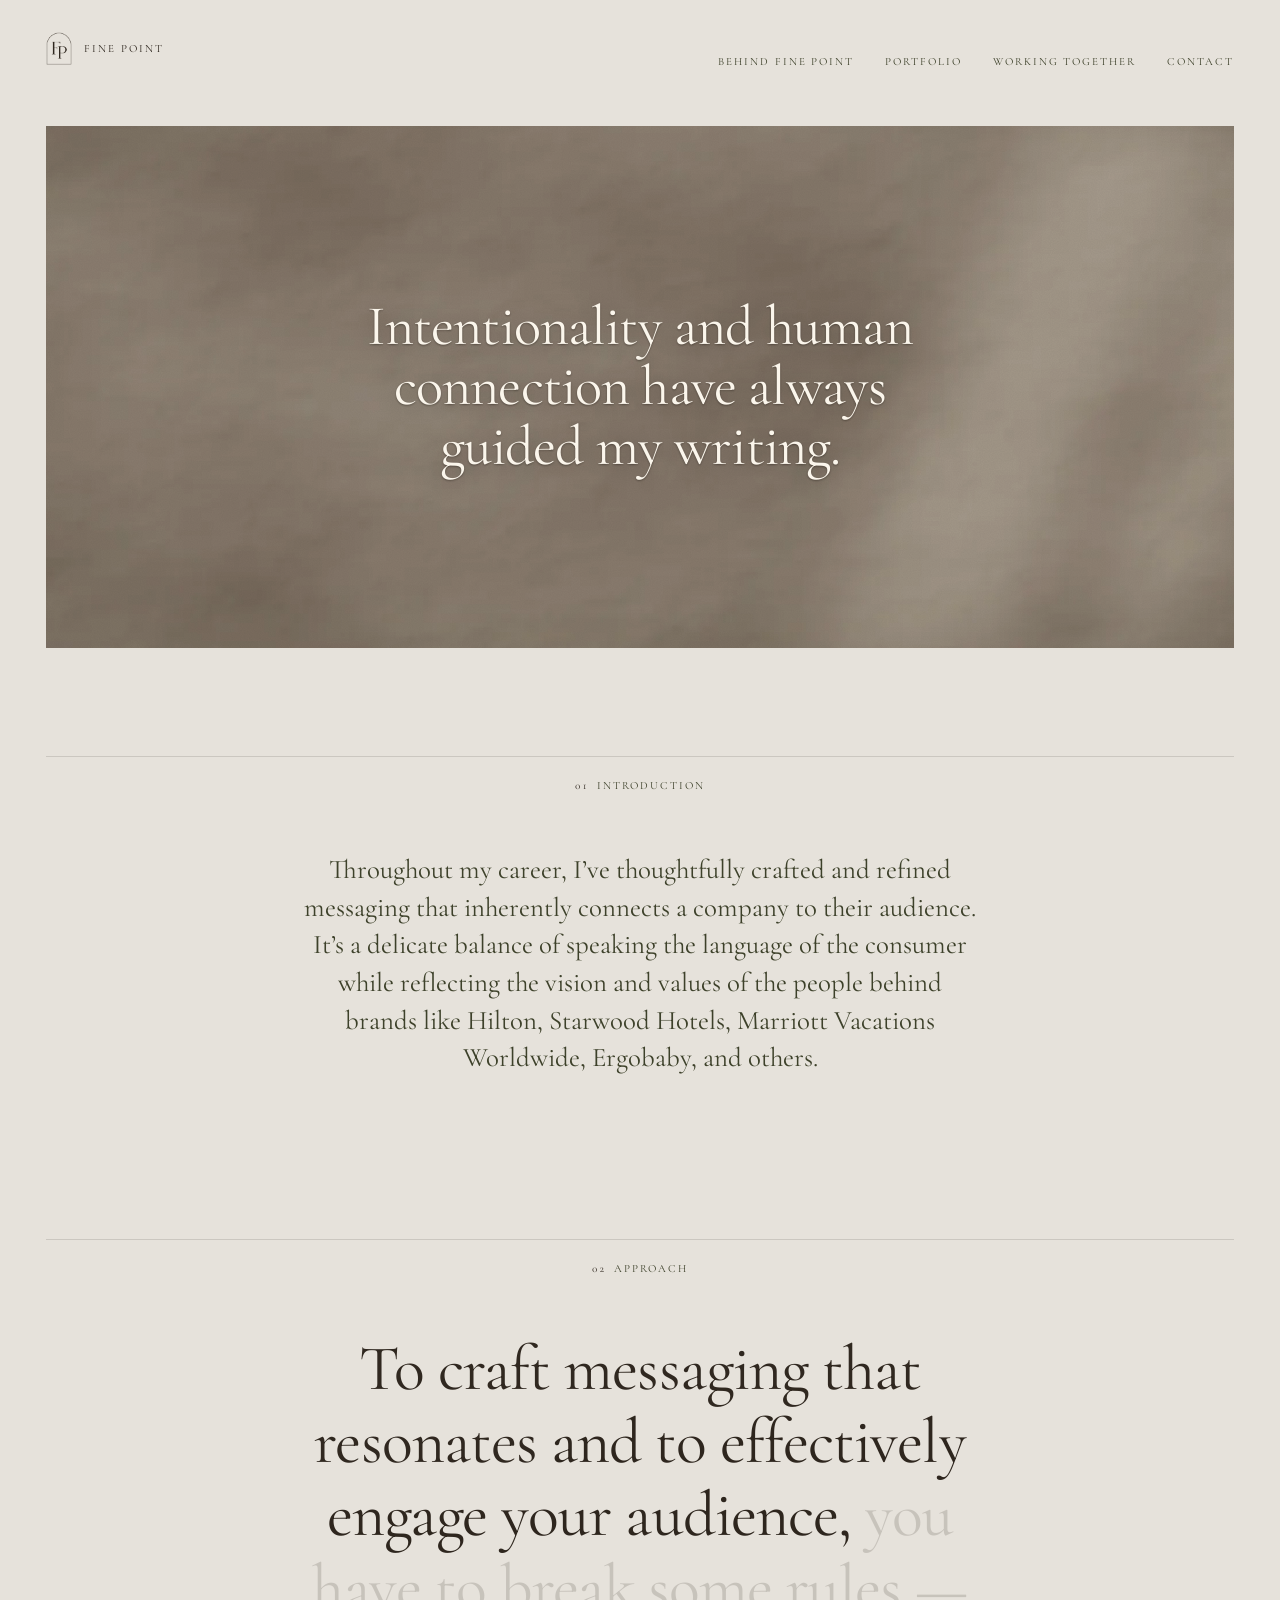
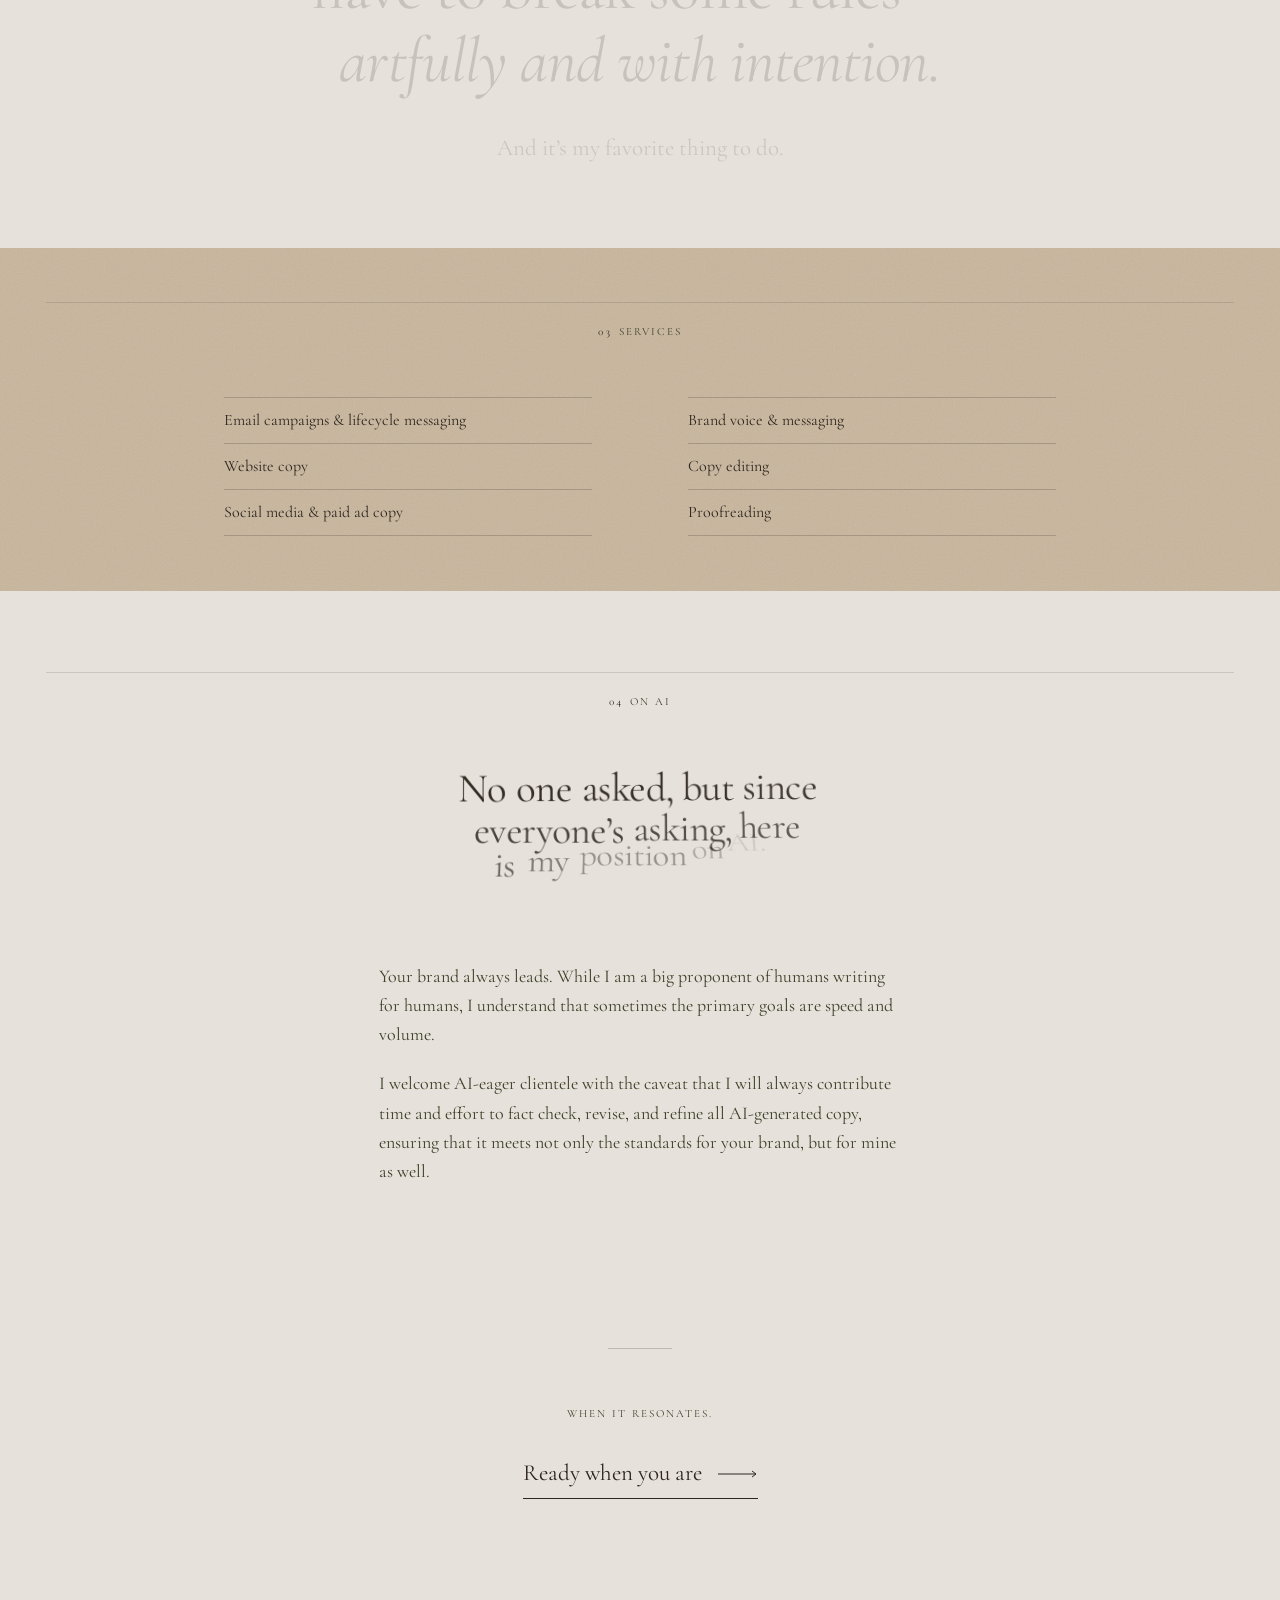
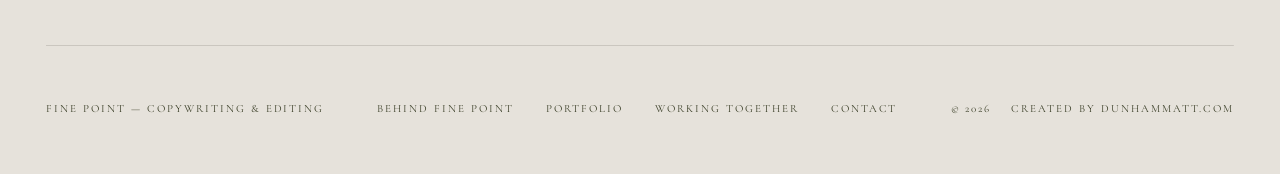
==== commit 1571d799: "Quiet sign-off on inner pages, neutral About photo grade, even page endings Co-Authored-By: Claude O" ====
--- a/index.html
+++ b/index.html
@@ -4,5 +4,5 @@
         var d = document.documentElement;
         if (!d.classList.contains('motion-ready')) d.classList.remove('js');
       }, 2500);
-    </script><link rel="alternate" type="application/rss+xml" title="Fine Point — Journal" href="/rss.xml"><script type="application/ld+json">{"@context":"https://schema.org","@type":"ProfessionalService","name":"Fine Point","description":"Copywriting and editing for brands that want messaging with intention. Hospitality, consumer goods, and lifecycle marketing.","url":"https://finepointcopy.com","image":"https://finepointcopy.com/og.png","founder":{"@type":"Person","name":"Jordan Nicole","jobTitle":"Copywriter"},"serviceType":["Copywriting","Copy editing","Proofreading","Brand voice & messaging","Email campaigns & lifecycle messaging","Website copy","Social media & paid ad copy"]}</script><link rel="stylesheet" href="/_astro/SiteFooter.BHJZJkW4.css"><style>@layer astro.images{:where([data-astro-image]){height:auto}:where([data-astro-image=full-width]){width:100%}:where([data-astro-image=constrained]){max-width:100%}[data-astro-image-fit=fill]{object-fit:fill}[data-astro-image-fit=contain]{object-fit:contain}[data-astro-image-fit=cover]{object-fit:cover}[data-astro-image-fit=scale-down]{object-fit:scale-down}[data-astro-image-pos=top]{object-position:top}[data-astro-image-pos=bottom]{object-position:bottom}[data-astro-image-pos=left]{object-position:left}[data-astro-image-pos=right]{object-position:right}[data-astro-image-pos=center]{object-position:center}[data-astro-image-pos=top-bottom]{object-position:top bottom}[data-astro-image-pos=top-left]{object-position:top left}[data-astro-image-pos=top-right]{object-position:top right}[data-astro-image-pos=top-center]{object-position:top center}[data-astro-image-pos=bottom-top]{object-position:bottom top}[data-astro-image-pos=bottom-left]{object-position:bottom left}[data-astro-image-pos=bottom-right]{object-position:bottom right}[data-astro-image-pos=bottom-center]{object-position:bottom center}[data-astro-image-pos=left-top]{object-position:left top}[data-astro-image-pos=left-bottom]{object-position:left bottom}[data-astro-image-pos=left-right]{object-position:left right}[data-astro-image-pos=left-center]{object-position:left center}[data-astro-image-pos=right-top]{object-position:right top}[data-astro-image-pos=right-bottom]{object-position:right bottom}[data-astro-image-pos=right-left]{object-position:right left}[data-astro-image-pos=right-center]{object-position:right center}[data-astro-image-pos=center-top]{object-position:center top}[data-astro-image-pos=center-bottom]{object-position:center bottom}[data-astro-image-pos=center-left]{object-position:center left}[data-astro-image-pos=center-right]{object-position:center right}}
+    </script><link rel="alternate" type="application/rss+xml" title="Fine Point — Journal" href="/rss.xml"><script type="application/ld+json">{"@context":"https://schema.org","@type":"ProfessionalService","name":"Fine Point","description":"Copywriting and editing for brands that want messaging with intention. Hospitality, consumer goods, and lifecycle marketing.","url":"https://finepointcopy.com","image":"https://finepointcopy.com/og.png","founder":{"@type":"Person","name":"Jordan Nicole","jobTitle":"Copywriter"},"serviceType":["Copywriting","Copy editing","Proofreading","Brand voice & messaging","Email campaigns & lifecycle messaging","Website copy","Social media & paid ad copy"]}</script><link rel="stylesheet" href="/_astro/SiteFooter.DCR3B8yN.css"><style>@layer astro.images{:where([data-astro-image]){height:auto}:where([data-astro-image=full-width]){width:100%}:where([data-astro-image=constrained]){max-width:100%}[data-astro-image-fit=fill]{object-fit:fill}[data-astro-image-fit=contain]{object-fit:contain}[data-astro-image-fit=cover]{object-fit:cover}[data-astro-image-fit=scale-down]{object-fit:scale-down}[data-astro-image-pos=top]{object-position:top}[data-astro-image-pos=bottom]{object-position:bottom}[data-astro-image-pos=left]{object-position:left}[data-astro-image-pos=right]{object-position:right}[data-astro-image-pos=center]{object-position:center}[data-astro-image-pos=top-bottom]{object-position:top bottom}[data-astro-image-pos=top-left]{object-position:top left}[data-astro-image-pos=top-right]{object-position:top right}[data-astro-image-pos=top-center]{object-position:top center}[data-astro-image-pos=bottom-top]{object-position:bottom top}[data-astro-image-pos=bottom-left]{object-position:bottom left}[data-astro-image-pos=bottom-right]{object-position:bottom right}[data-astro-image-pos=bottom-center]{object-position:bottom center}[data-astro-image-pos=left-top]{object-position:left top}[data-astro-image-pos=left-bottom]{object-position:left bottom}[data-astro-image-pos=left-right]{object-position:left right}[data-astro-image-pos=left-center]{object-position:left center}[data-astro-image-pos=right-top]{object-position:right top}[data-astro-image-pos=right-bottom]{object-position:right bottom}[data-astro-image-pos=right-left]{object-position:right left}[data-astro-image-pos=right-center]{object-position:right center}[data-astro-image-pos=center-top]{object-position:center top}[data-astro-image-pos=center-bottom]{object-position:center bottom}[data-astro-image-pos=center-left]{object-position:center left}[data-astro-image-pos=center-right]{object-position:center right}}
 </style><link rel="stylesheet" href="/_astro/index.8xmoo9v5.css"></head><body><a class="skip" href="#main">Skip to content</a><header class="masthead masthead--overlay" data-astro-cid-v3lsk6py><div class="shell masthead__inner" data-astro-cid-v3lsk6py><a class="wordmark" href="/" aria-label="Fine Point — home" data-astro-cid-v3lsk6py><span class="wordmark__mark" aria-hidden="true" data-astro-cid-v3lsk6py></span><span class="wordmark__name" data-astro-cid-v3lsk6py>Fine Point</span></a><nav class="nav" aria-label="Primary" data-astro-cid-v3lsk6py><a href="/about" data-astro-cid-v3lsk6py>Behind Fine Point</a><a href="/portfolio" data-astro-cid-v3lsk6py>Portfolio</a><a href="/working-together" data-astro-cid-v3lsk6py>Working together</a><a href="/contact" data-astro-cid-v3lsk6py>Contact</a></nav></div></header><main id="main" data-astro-cid-lcdefpme><section class="beat arrival" data-astro-cid-lcdefpme><div class="shell" data-astro-cid-lcdefpme><div class="arrival__panel" data-parallax data-astro-cid-lcdefpme><div class="arrival__wallwrap" aria-hidden="true" data-astro-cid-lcdefpme><img src="/_astro/hero-wall-stone.CzR1iKnG_Zayyjg.webp" srcset="/_astro/hero-wall-stone.CzR1iKnG_2bdD3z.webp 800w, /_astro/hero-wall-stone.CzR1iKnG_ZyeU2x.webp 1400w, /_astro/hero-wall-stone.CzR1iKnG_Z2osACa.webp 2000w, /_astro/hero-wall-stone.CzR1iKnG_Zayyjg.webp 2400w" alt sizes="(min-width: 88rem) 84rem, 100vw" loading="eager" fetchpriority="high" data-astro-cid-lcdefpme="true" decoding="async" width="2400" height="900" class="arrival__wall"></div><h1 class="display hero-line arrival__line" data-astro-cid-lcdefpme>Intentionality and human connection have always guided my writing.</h1></div></div></section><section class="beat credibility" data-astro-cid-lcdefpme><div class="shell" data-astro-cid-lcdefpme><div class="beat__head reveal" data-astro-cid-lcdefpme><hr class="beat__rule" data-astro-cid-lcdefpme><p class="beat__eyebrow" data-astro-cid-lcdefpme><span class="beat__index" data-astro-cid-lcdefpme>01</span><span data-astro-cid-lcdefpme>Introduction</span></p></div><p class="lede reveal" data-astro-cid-lcdefpme>Throughout my career, I’ve thoughtfully crafted and refined messaging that inherently connects a company to their audience. It’s a delicate balance of speaking the language of the consumer while reflecting the vision and values of the people behind brands like Hilton, Starwood Hotels, Marriott Vacations Worldwide, Ergobaby, and others.</p></div></section><section class="beat turn" data-turn data-astro-cid-lcdefpme><div class="shell" data-astro-cid-lcdefpme><div class="beat__head reveal" data-astro-cid-lcdefpme><hr class="beat__rule" data-astro-cid-lcdefpme><p class="beat__eyebrow" data-astro-cid-lcdefpme><span class="beat__index" data-astro-cid-lcdefpme>02</span><span data-astro-cid-lcdefpme>Approach</span></p></div><p class="display turn__line" data-astro-cid-lcdefpme><span class="turn__clause" data-word data-astro-cid-lcdefpme>To craft messaging that resonates </span><span class="turn__clause" data-word data-astro-cid-lcdefpme>and to effectively engage your audience, </span><span class="turn__clause" data-word data-astro-cid-lcdefpme>you have to break some rules — </span><span class="turn__clause em accent" data-word data-astro-cid-lcdefpme>artfully and with intention.</span></p><p class="turn__coda" data-word data-astro-cid-lcdefpme>And it’s my favorite thing to do.</p></div></section><section class="beat ground--sand craft" data-astro-cid-lcdefpme><div class="shell" data-astro-cid-lcdefpme><div class="beat__head reveal" data-astro-cid-lcdefpme><hr class="beat__rule" data-astro-cid-lcdefpme><p class="beat__eyebrow" data-astro-cid-lcdefpme><span class="beat__index" data-astro-cid-lcdefpme>03</span><span data-astro-cid-lcdefpme>Services</span></p></div><ul class="craft__list" data-astro-cid-lcdefpme><li class="craft__item reveal" data-astro-cid-lcdefpme><span data-astro-cid-lcdefpme>Email campaigns &amp; lifecycle messaging</span></li><li class="craft__item reveal" data-astro-cid-lcdefpme><span data-astro-cid-lcdefpme>Website copy</span></li><li class="craft__item reveal" data-astro-cid-lcdefpme><span data-astro-cid-lcdefpme>Social media &amp; paid ad copy</span></li><li class="craft__item reveal" data-astro-cid-lcdefpme><span data-astro-cid-lcdefpme>Brand voice &amp; messaging</span></li><li class="craft__item reveal" data-astro-cid-lcdefpme><span data-astro-cid-lcdefpme>Copy editing</span></li><li class="craft__item reveal" data-astro-cid-lcdefpme><span data-astro-cid-lcdefpme>Proofreading</span></li></ul></div></section><section class="beat voice" data-astro-cid-lcdefpme><div class="shell" data-astro-cid-lcdefpme><div class="beat__head reveal" data-astro-cid-lcdefpme><hr class="beat__rule" data-astro-cid-lcdefpme><p class="beat__eyebrow" data-astro-cid-lcdefpme><span class="beat__index" data-astro-cid-lcdefpme>04</span><span data-astro-cid-lcdefpme>On AI</span></p></div><h2 class="display voice__head" data-lines data-astro-cid-lcdefpme>No one asked, but since everyone’s asking, here is my position on AI.</h2><div class="voice__body reveal" data-astro-cid-lcdefpme><p data-astro-cid-lcdefpme>Your brand always leads. While I am a big proponent of humans writing for humans, I understand that sometimes the primary goals are speed and volume.</p><p data-astro-cid-lcdefpme>I welcome AI-eager clientele with the caveat that I will always contribute time and effort to fact check, revise, and refine all AI-generated copy, ensuring that it meets not only the standards for your brand, but for mine as well.</p></div></div></section><section class="beat close" data-astro-cid-lcdefpme><div class="shell" data-astro-cid-lcdefpme><hr class="beat__rule close__rule reveal" data-astro-cid-lcdefpme><p class="close__line reveal" data-astro-cid-lcdefpme>When it resonates.</p><a class="cta reveal" href="/contact" data-astro-cid-lcdefpme><span data-astro-cid-lcdefpme>Ready when you are</span><svg viewBox="0 0 40 8" aria-hidden="true" focusable="false" data-astro-cid-lcdefpme><path d="M0 4h38M34 1l4 3-4 3" fill="none" stroke="currentColor" stroke-width="1" data-astro-cid-lcdefpme></path></svg></a></div></section></main><footer class="footer" data-astro-cid-nns7i3if><div class="shell footer__inner" data-astro-cid-nns7i3if><span class="label" data-astro-cid-nns7i3if>Fine Point — Copywriting &amp; Editing</span><nav class="footer__nav" aria-label="Footer" data-astro-cid-nns7i3if><a class="label" href="/about" data-astro-cid-nns7i3if>Behind Fine Point</a><a class="label" href="/portfolio" data-astro-cid-nns7i3if>Portfolio</a><a class="label" href="/working-together" data-astro-cid-nns7i3if>Working together</a><a class="label" href="/contact" data-astro-cid-nns7i3if>Contact</a></nav><span class="label footer__meta" data-astro-cid-nns7i3if>&copy; 2026<span class="footer__credit" data-astro-cid-nns7i3if>Created by <a href="https://dunhammatt.com/" target="_blank" rel="noopener" data-astro-cid-nns7i3if>dunhammatt.com</a></span></span></div></footer><script type="module" src="/_astro/Base.astro_astro_type_script_index_0_lang.C3o3FTaz.js"></script></body></html>
--- a/_astro/SiteFooter.DCR3B8yN.css
+++ b/_astro/SiteFooter.DCR3B8yN.css
@@ -0,0 +1 @@
+@font-face{font-family:Cormorant Garamond;font-style:normal;font-display:swap;font-weight:400;src:url(/_astro/cormorant-garamond-latin-400-normal.B-1hWBU7.woff2)format("woff2"),url(/_astro/cormorant-garamond-latin-400-normal.B7YtguxJ.woff)format("woff")}@font-face{font-family:Cormorant Garamond;font-style:italic;font-display:swap;font-weight:400;src:url(/_astro/cormorant-garamond-latin-400-italic.Dc_OZ8oc.woff2)format("woff2"),url(/_astro/cormorant-garamond-latin-400-italic.BLh7T8o8.woff)format("woff")}:root,[data-theme=natural-materials]{--c-bg:#e6e2db;--c-surface:#cdbba3;--c-ink:#2e261e;--c-ink-muted:#3d412a;--c-accent:#2e261e;--c-cinema:#211a13;--c-paper:#fbf6ec;--c-shadow:#2e261e2b;--c-madera:#2e6b73;--c-treehouse:#4f7a3e;--c-blackwing:#26262b;--c-ergobaby:#b0684a}[data-theme=editorial-heritage]{--c-bg:#eee4d1;--c-surface:#c8b6a0;--c-ink:#141b21;--c-ink-muted:#363b23;--c-accent:#775030}[data-theme=quiet-luxury]{--c-bg:#f8f1e2;--c-surface:#d9cbb9;--c-ink:#242421;--c-ink-muted:#514f4b;--c-accent:#7d7161}[data-theme=editorial-minimalist]{--c-bg:#f6efe1;--c-surface:#e7e1d4;--c-ink:#090909;--c-ink-muted:#353431;--c-accent:#63605a}[data-theme=modern-hospitality]{--c-bg:#f1eadb;--c-surface:#838e95;--c-ink:#19232e;--c-ink-muted:#4f5a52;--c-accent:#63442b}[data-accent=warm]{--c-accent:#955838}:root{--font-display:"Cormorant Garamond", "Iowan Old Style", Georgia, serif;--font-body:"Cormorant Garamond", "Iowan Old Style", Georgia, serif;--font-label:var(--font-body);--step-hero:clamp(2.75rem, 7.2vw, 7rem);--step-xl:clamp(2.25rem, 5vw, 4.5rem);--step-lg:clamp(1.75rem, 3.2vw, 2.75rem);--step-md:clamp(1.25rem, 1.8vw, 1.6rem);--step-body:clamp(1.125rem, 1.35vw, 1.375rem);--step-sm:clamp(.9375rem, 1vw, 1.0625rem);--step-label:clamp(.6875rem, .8vw, .8125rem);--lh-tight:1.06;--lh-display:1.14;--lh-body:1.62;--tracking-label:.18em;--tracking-display:-.015em;--measure:34ch;--measure-wide:46ch;--space-2xs:.5rem;--space-xs:.75rem;--space-sm:1.25rem;--space-md:2rem;--space-lg:3.5rem;--space-xl:6rem;--space-2xl:clamp(4.5rem, 14svh, 11rem);--space-beat:clamp(6rem, 22svh, 18rem);--gutter:clamp(1.25rem, 3.6vw, 3.75rem);--maxw:88rem;--ease-out:cubic-bezier(.22, .61, .36, 1);--dur-slow:1.4s;--dur-med:.9s;--grade:.55;--lift-shadow:24px 34px 66px -22px var(--c-shadow);--lift-shadow-sm:12px 16px 30px -12px var(--c-shadow);--lift-drop:18px 24px 34px var(--c-shadow);--lift-drop-sm:9px 13px 22px var(--c-shadow);--paper-grain:url("data:image/svg+xml,%3Csvg xmlns='http://www.w3.org/2000/svg' width='150' height='150'%3E%3Cfilter id='pg'%3E%3CfeTurbulence type='fractalNoise' baseFrequency='0.9' numOctaves='2' stitchTiles='stitch'/%3E%3CfeColorMatrix type='matrix' values='0 0 0 0 0 0 0 0 0 0 0 0 0 0 0 0 0 0 0.05 0'/%3E%3C/filter%3E%3Crect width='150' height='150' filter='url(%23pg)'/%3E%3C/svg%3E")}[data-font=bodoni]{--font-display:"Bodoni Moda Variable", "Didot", Georgia, serif;--font-body:"Bodoni Moda Variable", "Didot", Georgia, serif;--tracking-display:-.005em;--lh-display:1.1}*,:before,:after{box-sizing:border-box}html{-webkit-text-size-adjust:100%}body{background:var(--c-bg);color:var(--c-ink);font-family:var(--font-body);font-size:var(--step-body);line-height:var(--lh-body);font-synthesis:none;-webkit-font-smoothing:antialiased;text-rendering:optimizelegibility;margin:0;overflow-x:hidden}h1,h2,h3,p,figure,blockquote,ul,ol{margin:0}ul,ol{padding:0;list-style:none}img{max-width:100%;height:auto;display:block}a{color:inherit}::selection{background:var(--c-accent);color:var(--c-bg)}.shell{width:100%;max-width:var(--maxw);padding-inline:var(--gutter);margin-inline:auto}.beat{padding-block:var(--space-beat);position:relative}.beat--full{align-content:center;min-height:100svh;display:grid}.ground--sand{background-color:var(--c-surface);background-image:var(--paper-grain);color:var(--c-ink)}.ground--ink{background:var(--c-ink);color:var(--c-bg)}.ground--ink .label,.ground--ink .lede{color:color-mix(in srgb, var(--c-bg) 72%, transparent)}.display{font-family:var(--font-display);font-weight:400;line-height:var(--lh-display);letter-spacing:var(--tracking-display);text-wrap:balance}.hero-line{font-size:var(--step-hero);line-height:var(--lh-tight)}.label{font-family:var(--font-label);font-size:var(--step-label);letter-spacing:var(--tracking-label);text-transform:uppercase;color:var(--c-ink-muted);line-height:1.4}.lede{max-width:var(--measure-wide);color:var(--c-ink-muted)}.body{max-width:var(--measure)}.em{font-style:italic}.accent{color:var(--c-accent)}.rule{border:0;border-top:1px solid color-mix(in srgb, var(--c-ink) 22%, transparent);margin:0}.cta{font-family:var(--font-display);font-size:var(--step-md);color:var(--c-accent);border-bottom:1px solid;align-items:center;gap:1rem;min-height:44px;padding-bottom:.35rem;text-decoration:none;display:inline-flex}.cta svg{width:2.5rem;height:.5rem;transition:transform var(--dur-med) var(--ease-out);flex:none;overflow:visible}@media (hover:hover){.cta:hover svg,.cta:focus-visible svg{transform:translate(.4rem)}}.cta--lg{font-size:var(--step-lg)}.draft{letter-spacing:.1em;color:var(--c-ink-muted);border:1px solid;padding:.15em .5em;font-style:normal}:focus-visible{outline:2px solid var(--c-accent);outline-offset:3px}.photo{background:color-mix(in srgb, var(--c-surface) 60%, var(--c-bg));position:relative;overflow:hidden}.photo img{object-fit:cover;width:100%;height:100%}.photo--graded img{filter:saturate(calc(1 - var(--grade) * .36)) contrast(1.03)}.polaroid{--polaroid-rot:-2deg;background-color:var(--c-paper);background-image:var(--paper-grain);box-shadow:var(--lift-shadow);transform:rotate(var(--polaroid-rot));padding:.85rem .85rem 2.35rem;display:block}.polaroid--flip{--polaroid-rot:2deg}.polaroid>.photo{width:100%;height:100%}.js .polaroid.reveal{opacity:0;transform:translateY(1.6rem) rotate(calc(var(--polaroid-rot) * 3));will-change:opacity, transform}.js .polaroid.reveal.is-in{opacity:1;transform:rotate(var(--polaroid-rot));transition:opacity var(--dur-slow) var(--ease-out), transform var(--dur-slow) var(--ease-out)}.js .reveal{opacity:0;will-change:opacity, transform;transform:translateY(1.35rem)}.js .reveal.is-in{opacity:1;transition:opacity var(--dur-slow) var(--ease-out), transform var(--dur-slow) var(--ease-out);transform:none}@media (prefers-reduced-motion:reduce){.js .reveal,.js .reveal.is-in{opacity:1;transition:none;transform:none}.js .polaroid.reveal,.js .polaroid.reveal.is-in{opacity:1;transform:rotate(var(--polaroid-rot));transition:none}html{scroll-behavior:auto}*,:before,:after{transition-duration:.001ms!important;animation-duration:.001ms!important;animation-iteration-count:1!important}}.skip{z-index:1000;background:var(--c-ink);min-height:44px;color:var(--c-bg);font-family:var(--font-label);font-size:var(--step-label);letter-spacing:var(--tracking-label);text-transform:uppercase;align-items:center;padding:.75rem 1.25rem;text-decoration:none;display:inline-flex;position:absolute;top:0;left:-9999px}.skip:focus{left:var(--gutter);top:var(--space-xs)}.masthead[data-astro-cid-v3lsk6py]{padding-block:var(--space-md);z-index:10}.masthead--overlay[data-astro-cid-v3lsk6py]{position:absolute;inset-block-start:0;inset-inline:0}.masthead__inner[data-astro-cid-v3lsk6py]{justify-content:space-between;align-items:baseline;gap:var(--space-sm) var(--space-md);flex-wrap:wrap;display:flex}.wordmark[data-astro-cid-v3lsk6py]{align-items:center;gap:.75rem;text-decoration:none;display:flex}.wordmark__mark[data-astro-cid-v3lsk6py]{background:currentColor;flex:none;width:1.42em;height:1.8em;font-size:1.15rem;display:block;mask:url(/fp-mark.png) 50%/contain no-repeat}.wordmark__name[data-astro-cid-v3lsk6py]{font-family:var(--font-label);font-size:var(--step-label);letter-spacing:var(--tracking-label);text-transform:uppercase}.nav[data-astro-cid-v3lsk6py]{flex-wrap:wrap;gap:clamp(.9rem,2.4vw,2.4rem);display:flex}.nav[data-astro-cid-v3lsk6py] a[data-astro-cid-v3lsk6py]{font-family:var(--font-label);font-size:var(--step-label);letter-spacing:var(--tracking-label);text-transform:uppercase;color:var(--c-ink-muted);transition:border-color var(--dur-med) var(--ease-out);border-bottom:1px solid #0000;padding-block:.2rem;text-decoration:none}@media (pointer:coarse){.nav[data-astro-cid-v3lsk6py] a[data-astro-cid-v3lsk6py]{align-items:flex-end;min-height:44px;padding-block:1.25rem .2rem;display:inline-flex}.wordmark[data-astro-cid-v3lsk6py]{align-items:center;min-height:44px}}.nav[data-astro-cid-v3lsk6py] a[data-astro-cid-v3lsk6py]:hover,.nav[data-astro-cid-v3lsk6py] a[data-astro-cid-v3lsk6py]:focus-visible,.nav[data-astro-cid-v3lsk6py] a[data-astro-cid-v3lsk6py][aria-current=page]{border-bottom-color:var(--c-accent)}@media (width<=640px){.masthead__inner[data-astro-cid-v3lsk6py]{gap:var(--space-sm)}.nav[data-astro-cid-v3lsk6py]{gap:.85rem 1.1rem;width:100%}.masthead--overlay[data-astro-cid-v3lsk6py]{position:static}}.footer[data-astro-cid-nns7i3if]{margin-top:var(--space-2xl)}.footer__closer[data-astro-cid-nns7i3if]{justify-items:center;gap:var(--space-md);padding-bottom:var(--space-lg);text-align:center;display:grid}.footer__closer-rule[data-astro-cid-nns7i3if]{border:0;border-top:1px solid color-mix(in srgb, var(--c-ink) 22%, transparent);width:4rem;margin:0}.footer__line[data-astro-cid-nns7i3if]{font-family:var(--font-label);font-size:var(--step-label);letter-spacing:var(--tracking-label);text-transform:uppercase;color:var(--c-ink-muted);margin:0}.footer__inner[data-astro-cid-nns7i3if]{justify-content:space-between;align-items:baseline;gap:var(--space-sm) var(--space-md);padding-block:var(--space-lg);background:linear-gradient(color-mix(in srgb, var(--c-ink) 15%, transparent), color-mix(in srgb, var(--c-ink) 15%, transparent)) center top / calc(100% - 2 * var(--gutter)) 1px no-repeat;flex-wrap:wrap;display:flex}.footer__nav[data-astro-cid-nns7i3if]{gap:var(--space-md);flex-wrap:wrap;display:flex}.footer__nav[data-astro-cid-nns7i3if] a[data-astro-cid-nns7i3if]{transition:border-color var(--dur-med) var(--ease-out);border-bottom:1px solid #0000;text-decoration:none}@media (pointer:coarse){.footer__nav[data-astro-cid-nns7i3if]{gap:var(--space-sm) var(--space-md)}.footer__nav[data-astro-cid-nns7i3if] a[data-astro-cid-nns7i3if]{align-items:flex-end;min-height:44px;padding-block:1.25rem .2rem;display:inline-flex}}.footer__meta[data-astro-cid-nns7i3if]{gap:var(--space-sm);flex-wrap:wrap;display:inline-flex}.footer__credit[data-astro-cid-nns7i3if] a[data-astro-cid-nns7i3if]{color:inherit;transition:border-color var(--dur-med) var(--ease-out);border-bottom:1px solid #0000;text-decoration:none}.footer__credit[data-astro-cid-nns7i3if] a[data-astro-cid-nns7i3if]:hover,.footer__credit[data-astro-cid-nns7i3if] a[data-astro-cid-nns7i3if]:focus-visible,.footer__nav[data-astro-cid-nns7i3if] a[data-astro-cid-nns7i3if]:hover,.footer__nav[data-astro-cid-nns7i3if] a[data-astro-cid-nns7i3if]:focus-visible{border-bottom-color:var(--c-accent)}
